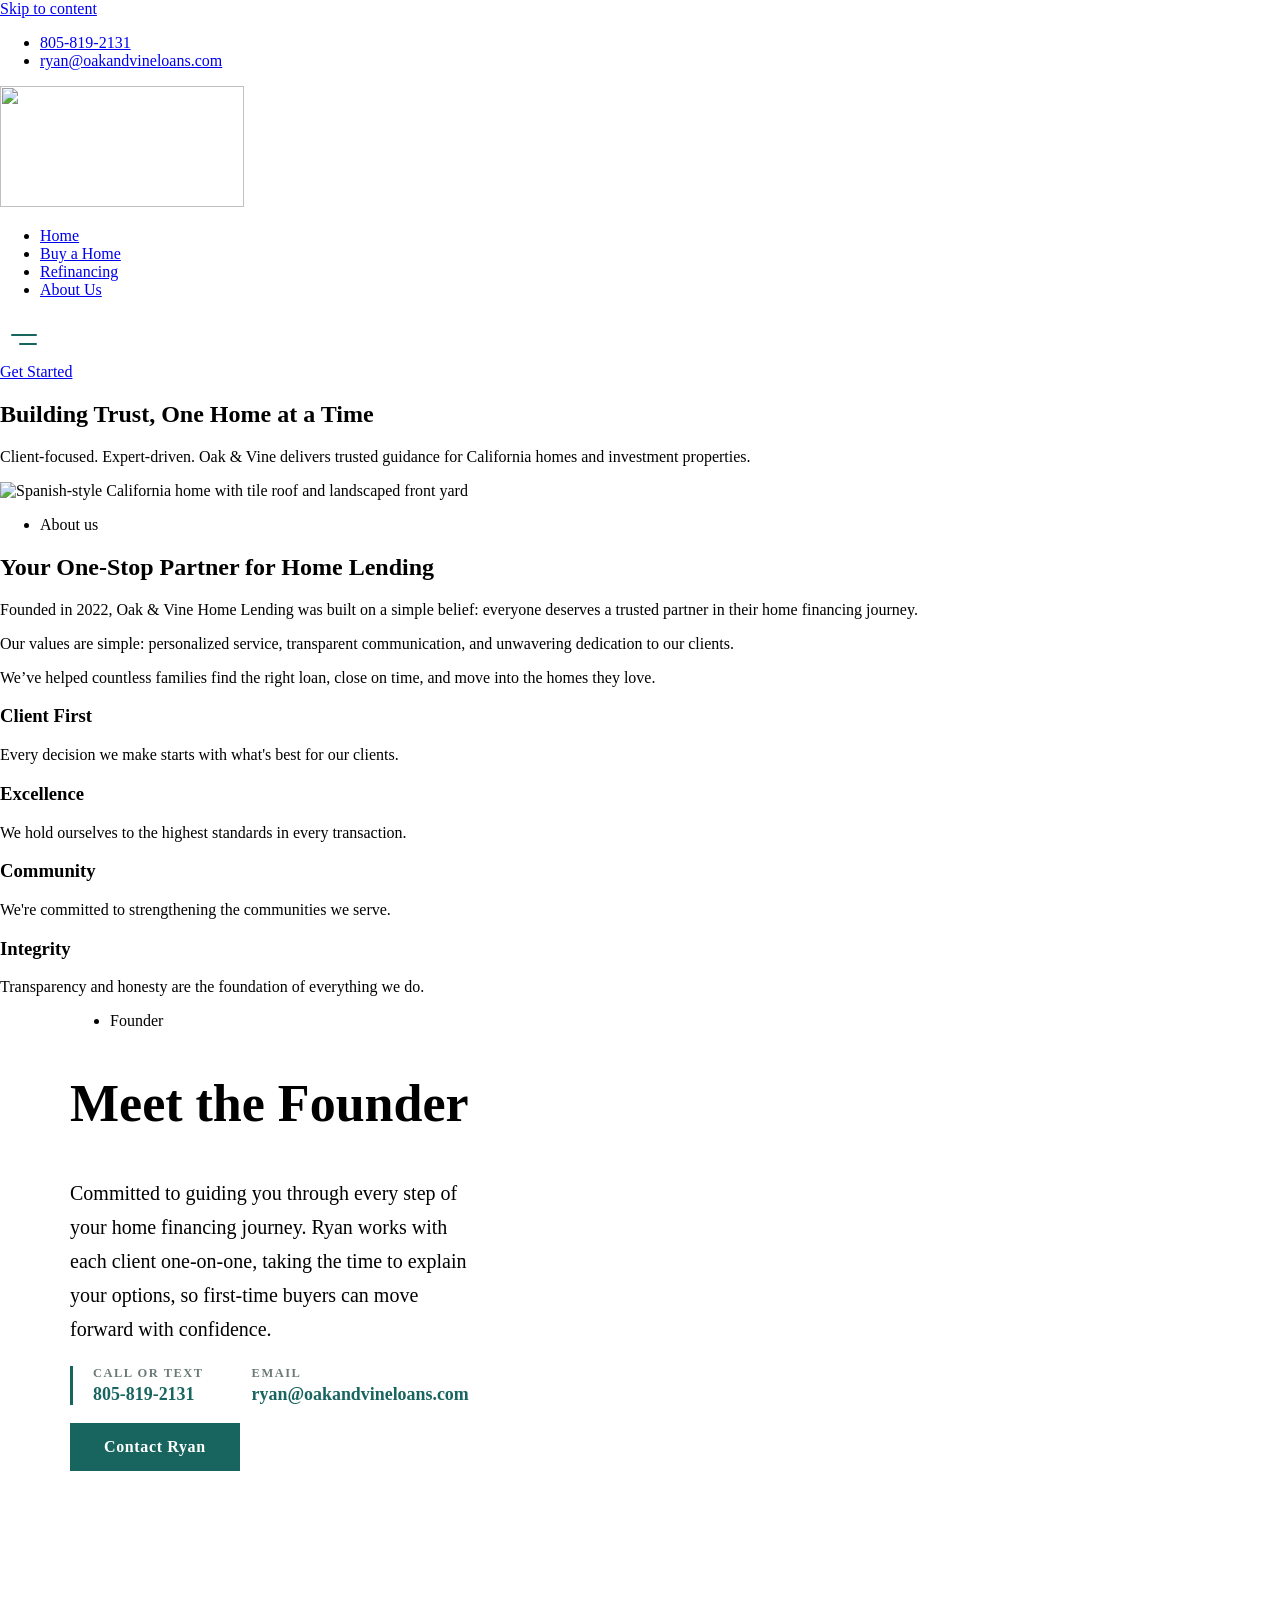
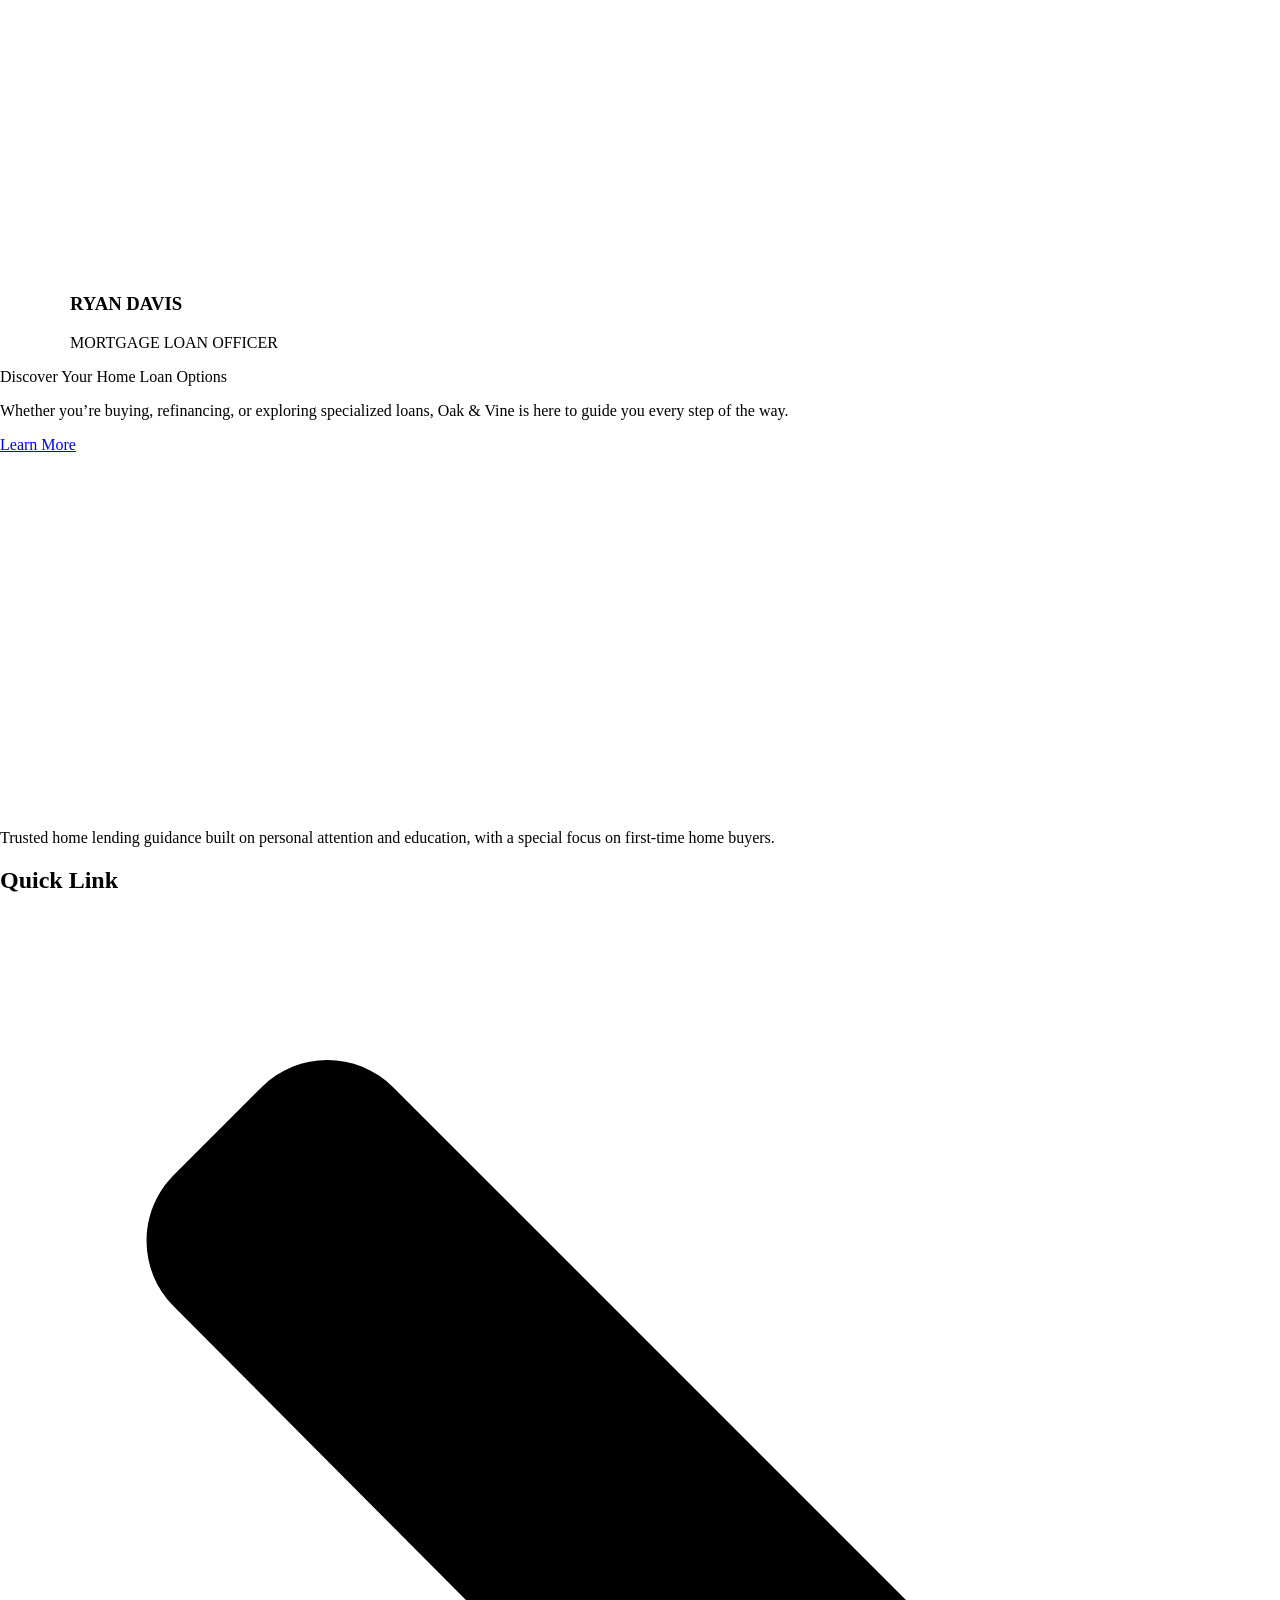
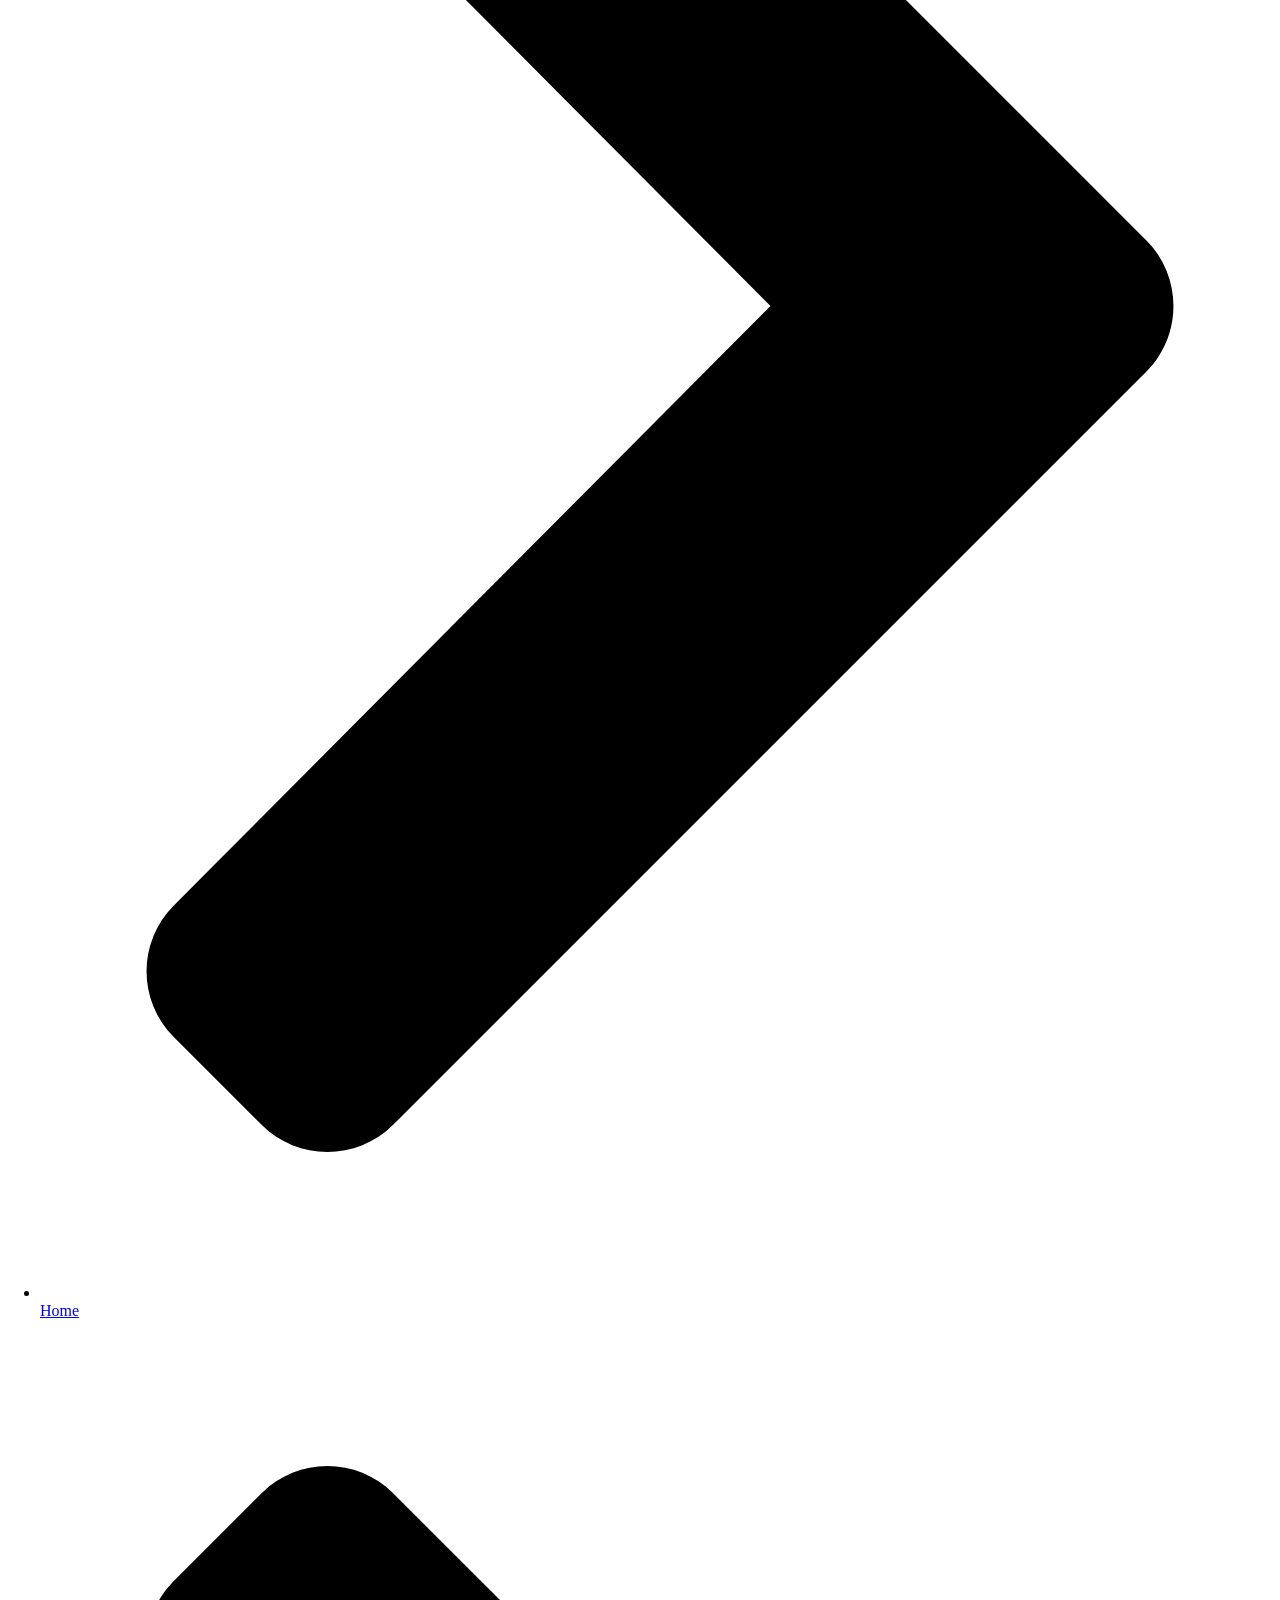
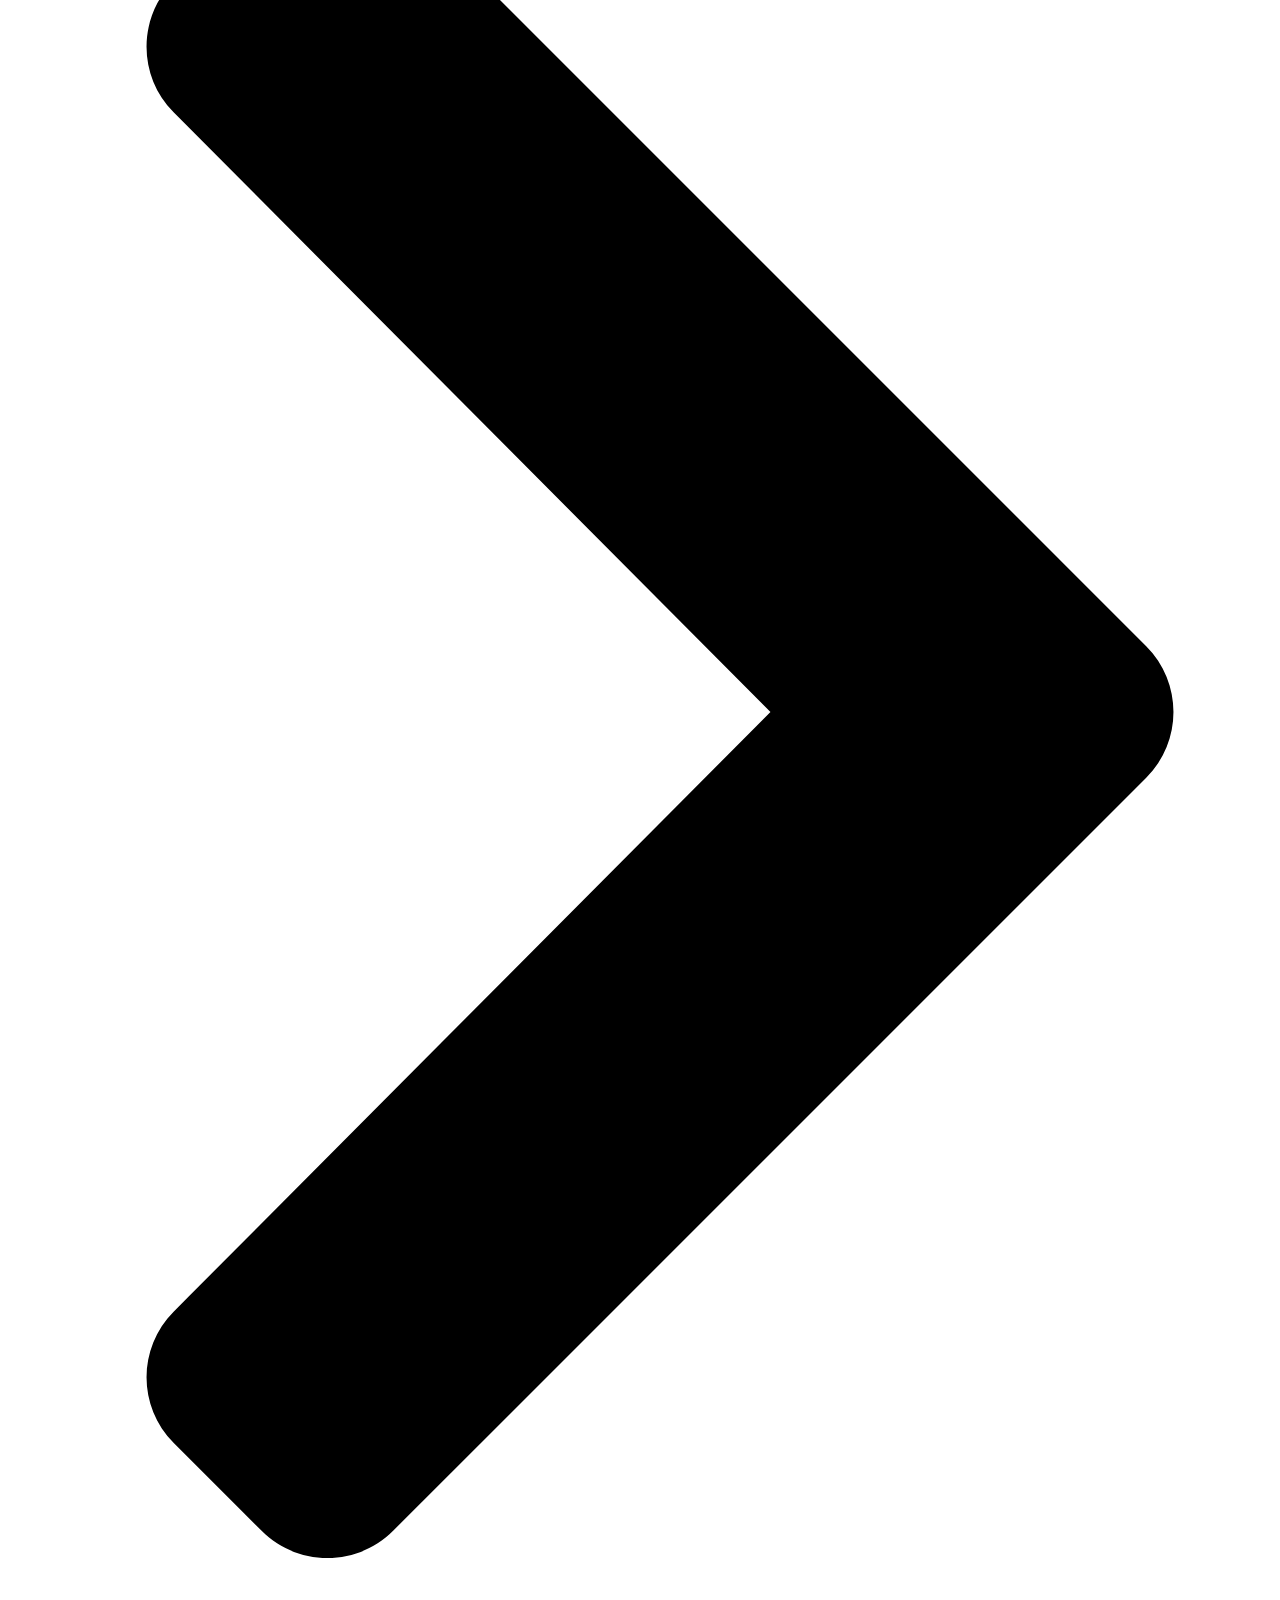
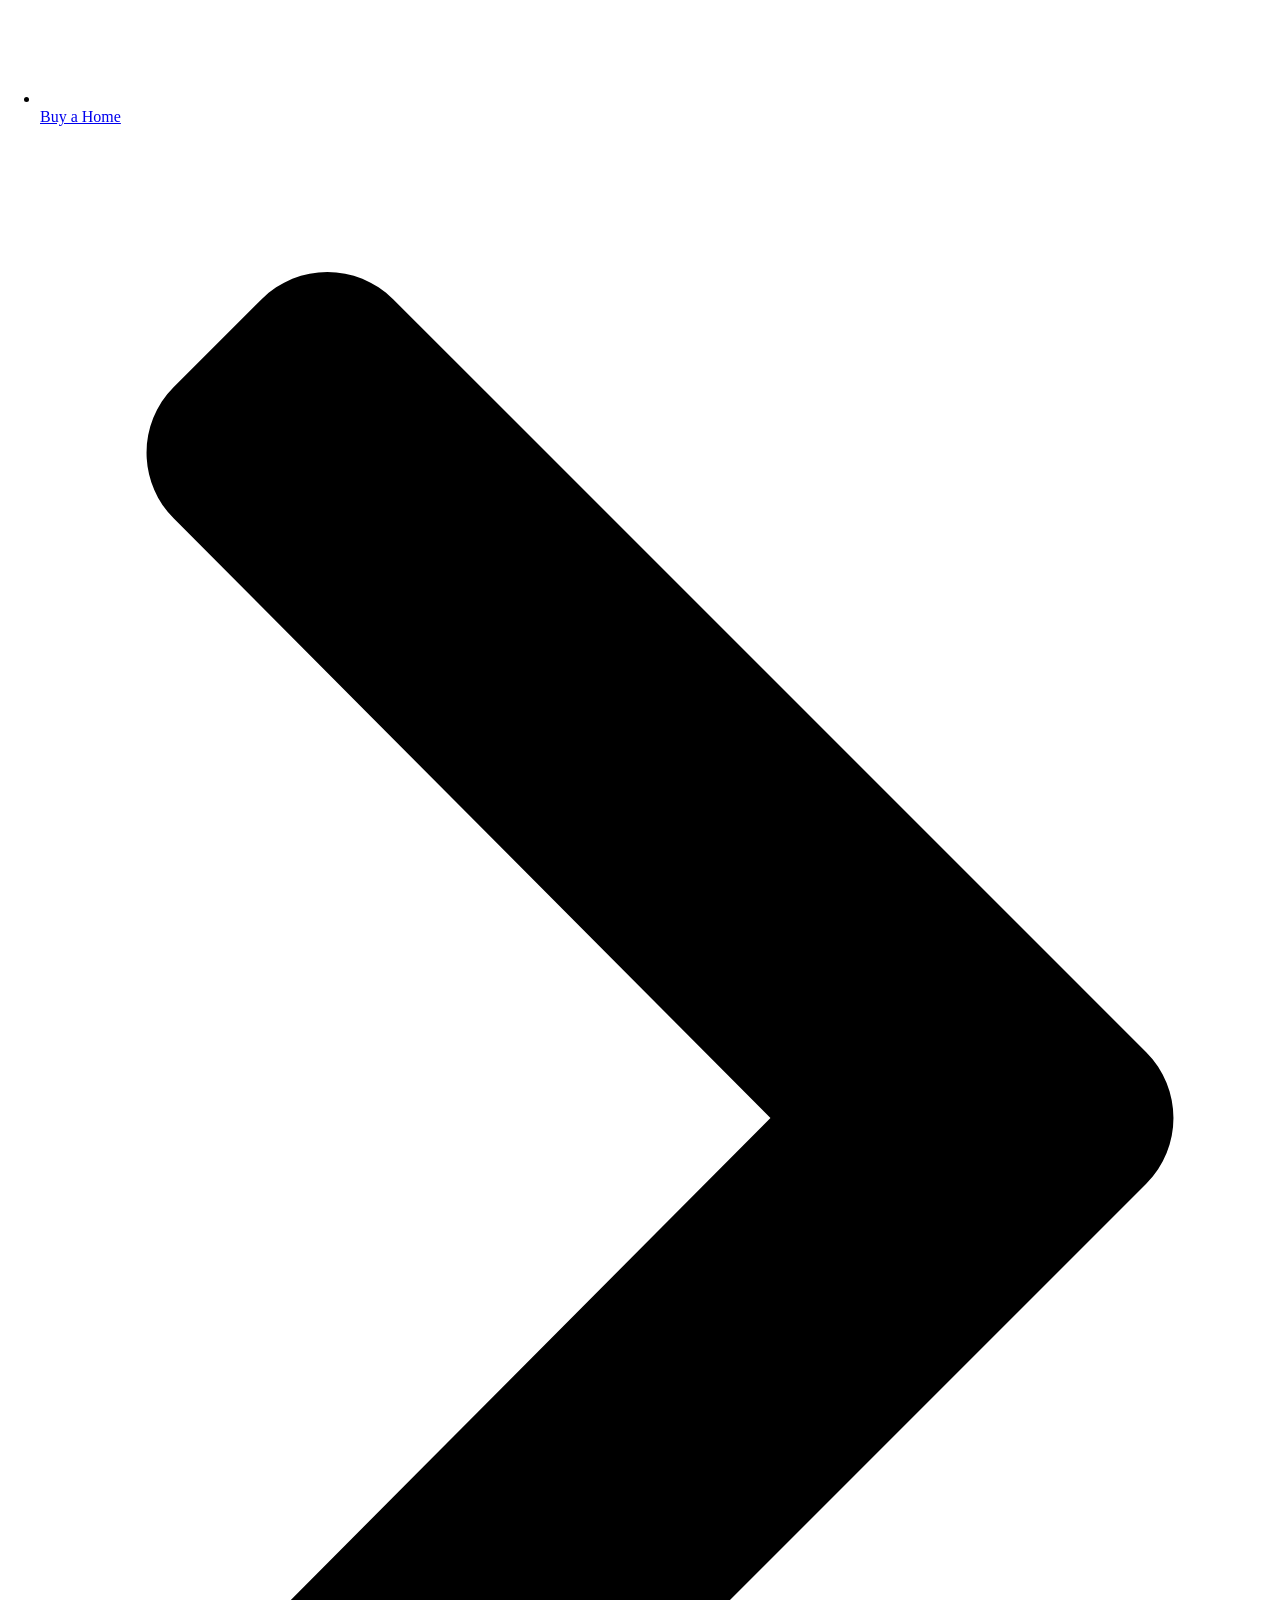
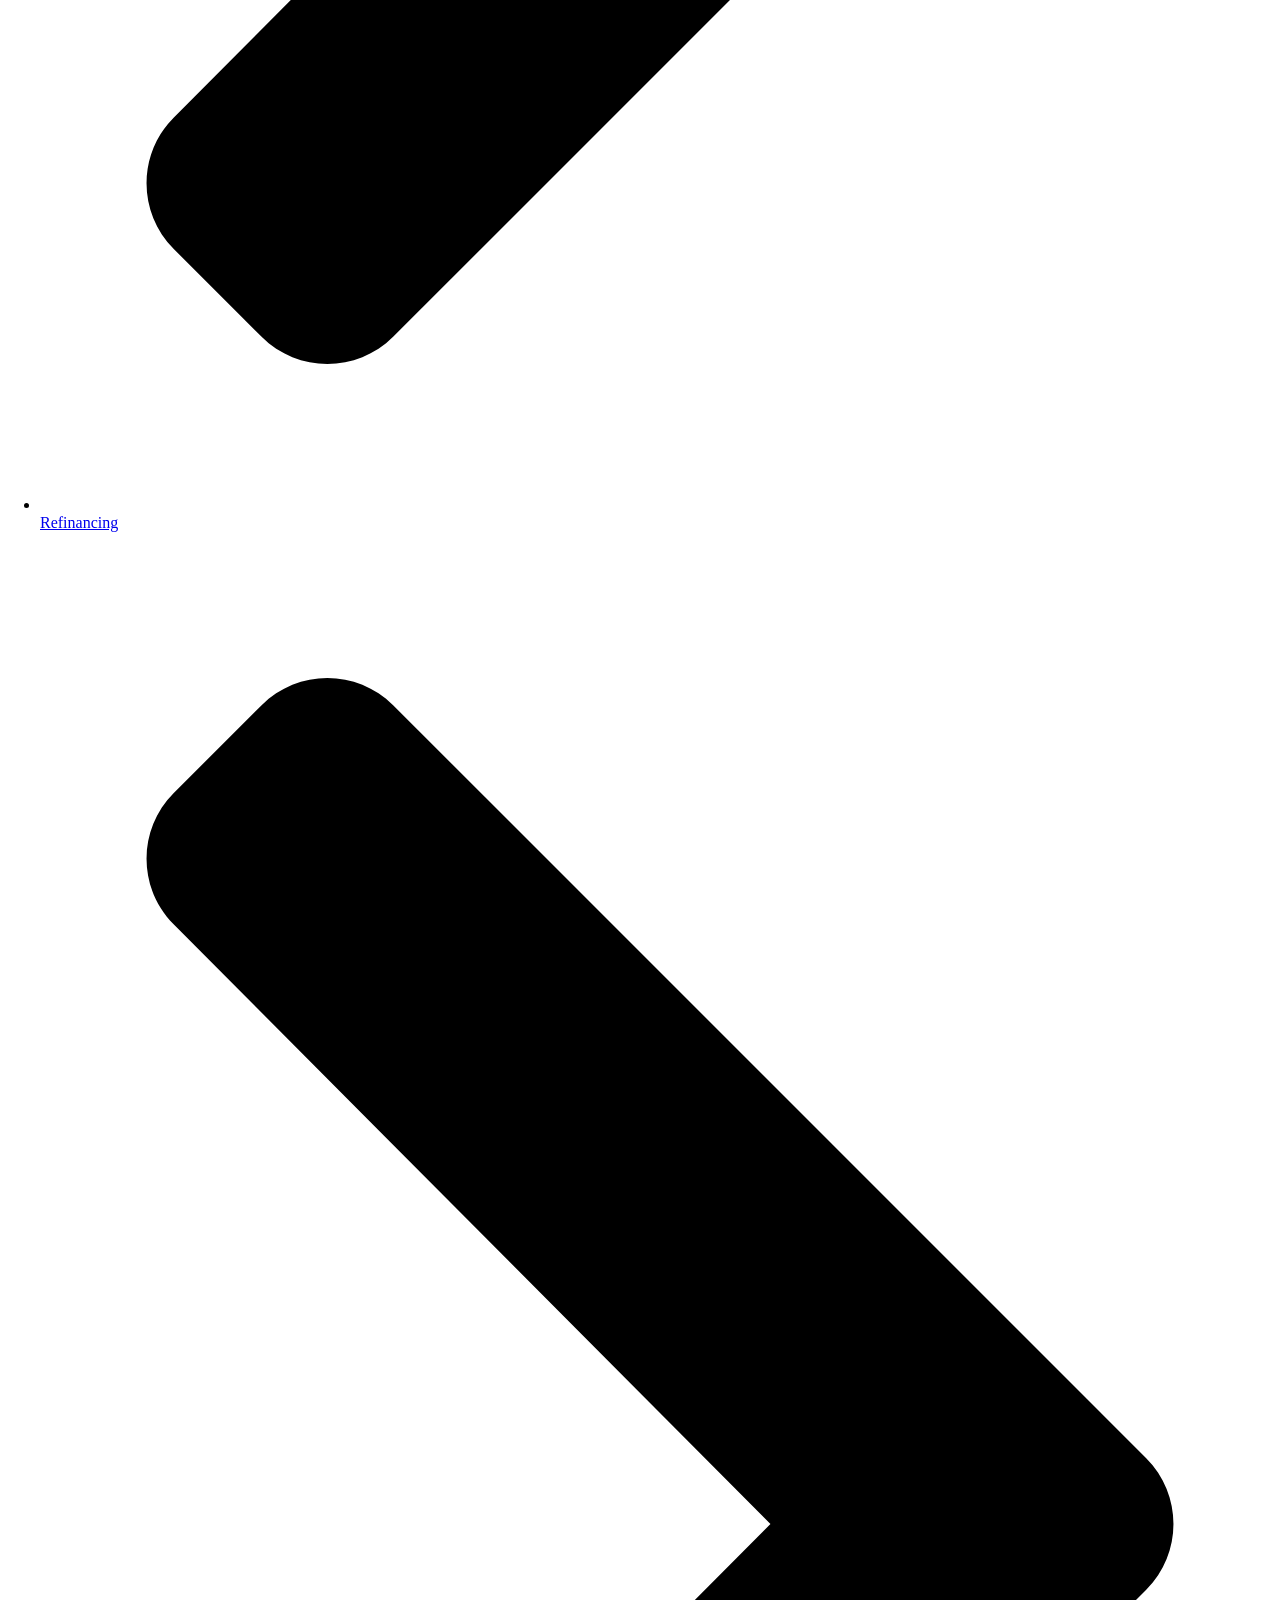
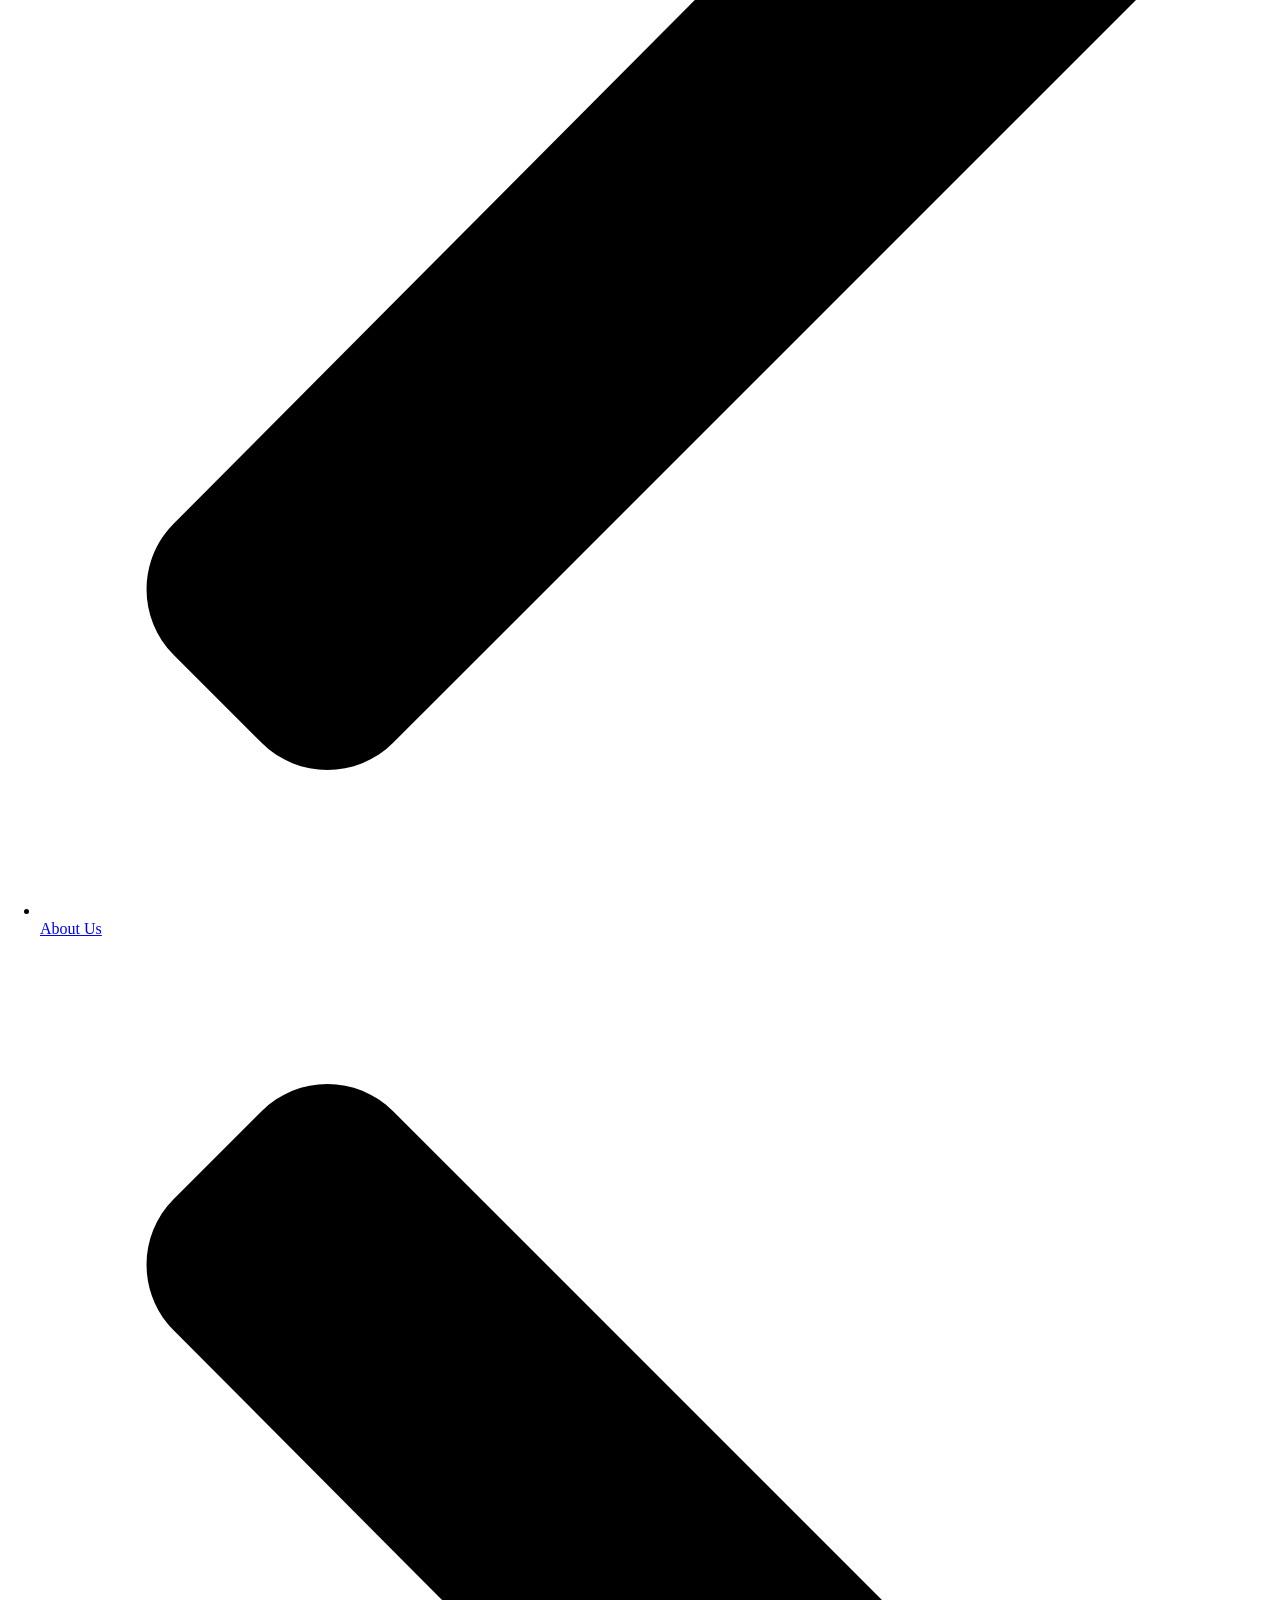
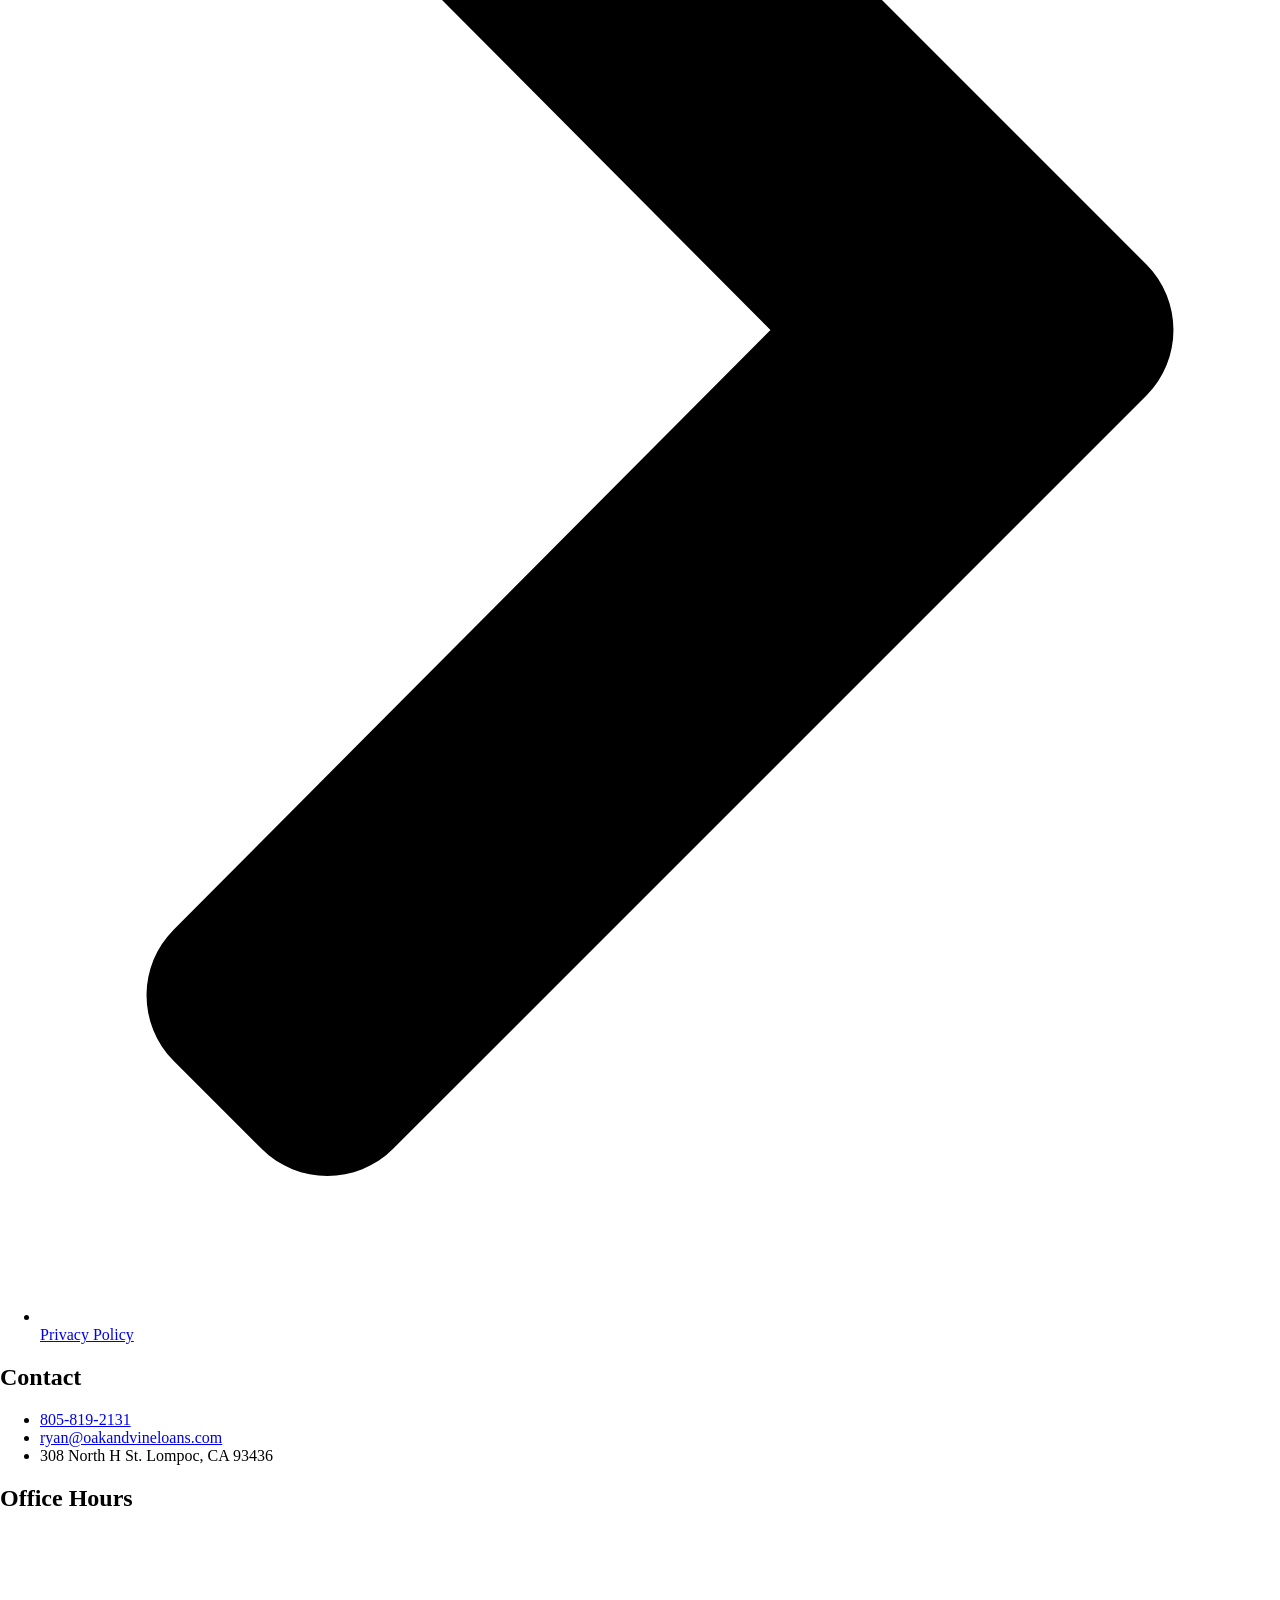
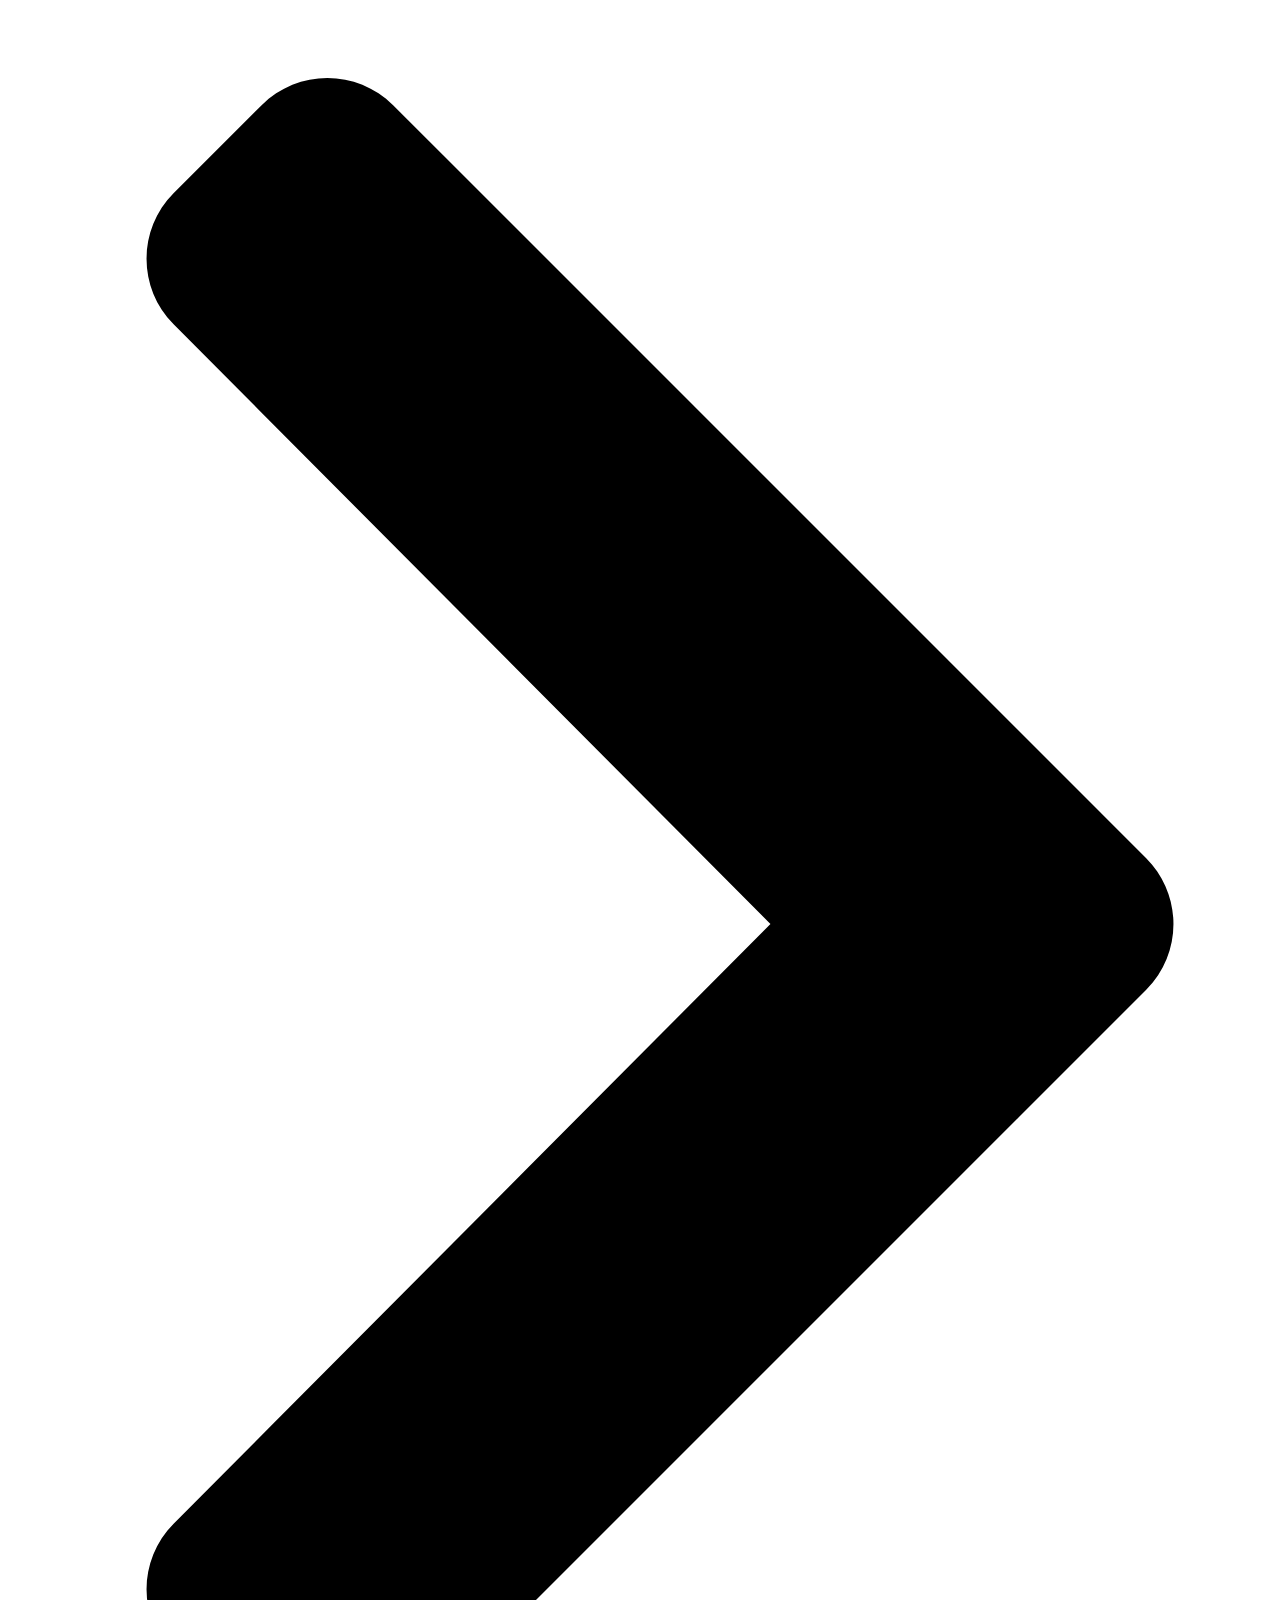
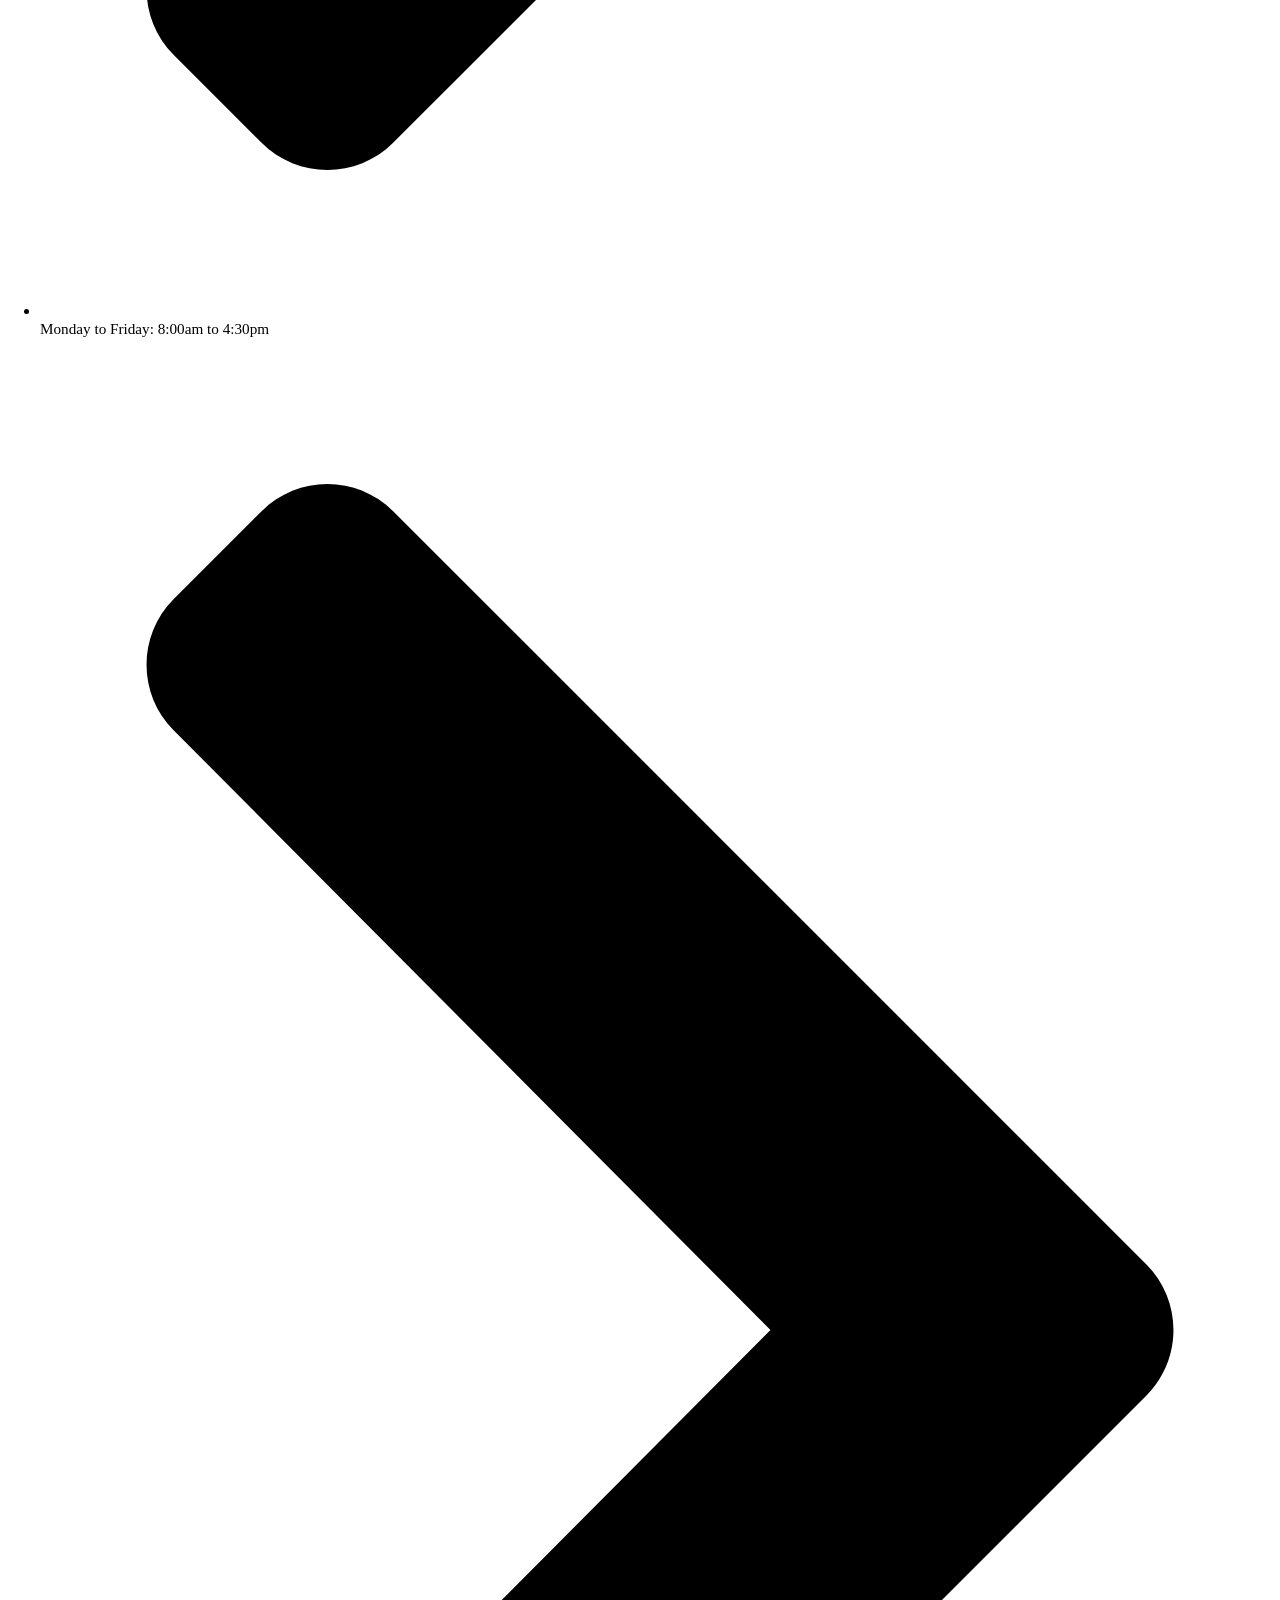
==== about-us.html @ dfa11655 "Replace old single-file mockup with the full 6-page production site Six pages (home, about, buy a ho" ====
<!doctype html>
<html lang="en-US">
<head>
	<meta charset="UTF-8">
	<meta name="viewport" content="width=device-width, initial-scale=1">
	<link rel="profile" href="https://gmpg.org/xfn/11">
	<title>About Us | Oak &amp; Vine Home Loans</title>
<meta name="description" content="Learn about Oak &amp; Vine Home Loans, a California mortgage team offering personal attention, transparent guidance, and education from application to closing." />
<link rel="canonical" href="https://oakandvineloans.com/about-us" />
<meta property="og:type" content="website" />
<meta property="og:site_name" content="Oak &amp; Vine Home Loans" />
<meta property="og:title" content="About Us | Oak &amp; Vine Home Loans" />
<meta property="og:description" content="Learn about Oak &amp; Vine Home Loans, a California mortgage team offering personal attention, transparent guidance, and education from application to closing." />
<meta property="og:url" content="https://oakandvineloans.com/about-us" />
<meta property="og:image" content="https://oakandvineloans.com/og-image.jpg" />
<meta property="og:image:width" content="1200" />
<meta property="og:image:height" content="750" />
<meta name="twitter:card" content="summary_large_image" />
<meta name='robots' content='max-image-preview:large' />
<link rel="alternate" type="application/rss+xml" title="Oak &amp; Vine Home Loans &raquo; Feed" href="https://oakandvine.properwebsites.com/feed/" />
<link rel="alternate" type="application/rss+xml" title="Oak &amp; Vine Home Loans &raquo; Comments Feed" href="https://oakandvine.properwebsites.com/comments/feed/" />
<link rel="alternate" title="oEmbed (JSON)" type="application/json+oembed" href="https://oakandvine.properwebsites.com/wp-json/oembed/1.0/embed?url=https%3A%2F%2Foakandvine.properwebsites.com%2Fabout-us%2F" />
<link rel="alternate" title="oEmbed (XML)" type="text/xml+oembed" href="https://oakandvine.properwebsites.com/wp-json/oembed/1.0/embed?url=https%3A%2F%2Foakandvine.properwebsites.com%2Fabout-us%2F&#038;format=xml" />
<style id="wp-img-auto-sizes-contain-inline-css">
img:is([sizes=auto i],[sizes^="auto," i]){contain-intrinsic-size:3000px 1500px}
/*# sourceURL=wp-img-auto-sizes-contain-inline-css */
</style>
<link rel='stylesheet' id='font-awesome-5-all-css' href='https://oakandvine.properwebsites.com/wp-content/plugins/elementor/assets/lib/font-awesome/css/all.min.css?ver=4.1.3' media='all' />
<link rel='stylesheet' id='font-awesome-4-shim-css' href='https://oakandvine.properwebsites.com/wp-content/plugins/elementor/assets/lib/font-awesome/css/v4-shims.min.css?ver=4.1.3' media='all' />
<link rel='stylesheet' id='jkit-elements-main-css' href='https://oakandvine.properwebsites.com/wp-content/plugins/jeg-elementor-kit/assets/css/elements/main.css?ver=3.2.3' media='all' />
<style id="wp-emoji-styles-inline-css">

	img.wp-smiley, img.emoji {
		display: inline !important;
		border: none !important;
		box-shadow: none !important;
		height: 1em !important;
		width: 1em !important;
		margin: 0 0.07em !important;
		vertical-align: -0.1em !important;
		background: none !important;
		padding: 0 !important;
	}
/*# sourceURL=wp-emoji-styles-inline-css */
</style>
<style id="global-styles-inline-css">
:root{--wp--preset--aspect-ratio--square: 1;--wp--preset--aspect-ratio--4-3: 4/3;--wp--preset--aspect-ratio--3-4: 3/4;--wp--preset--aspect-ratio--3-2: 3/2;--wp--preset--aspect-ratio--2-3: 2/3;--wp--preset--aspect-ratio--16-9: 16/9;--wp--preset--aspect-ratio--9-16: 9/16;--wp--preset--color--black: #000000;--wp--preset--color--cyan-bluish-gray: #abb8c3;--wp--preset--color--white: #ffffff;--wp--preset--color--pale-pink: #f78da7;--wp--preset--color--vivid-red: #cf2e2e;--wp--preset--color--luminous-vivid-orange: #ff6900;--wp--preset--color--luminous-vivid-amber: #fcb900;--wp--preset--color--light-green-cyan: #7bdcb5;--wp--preset--color--vivid-green-cyan: #00d084;--wp--preset--color--pale-cyan-blue: #8ed1fc;--wp--preset--color--vivid-cyan-blue: #0693e3;--wp--preset--color--vivid-purple: #9b51e0;--wp--preset--gradient--vivid-cyan-blue-to-vivid-purple: linear-gradient(135deg,rgb(6,147,227) 0%,rgb(155,81,224) 100%);--wp--preset--gradient--light-green-cyan-to-vivid-green-cyan: linear-gradient(135deg,rgb(122,220,180) 0%,rgb(0,208,130) 100%);--wp--preset--gradient--luminous-vivid-amber-to-luminous-vivid-orange: linear-gradient(135deg,rgb(252,185,0) 0%,rgb(255,105,0) 100%);--wp--preset--gradient--luminous-vivid-orange-to-vivid-red: linear-gradient(135deg,rgb(255,105,0) 0%,rgb(207,46,46) 100%);--wp--preset--gradient--very-light-gray-to-cyan-bluish-gray: linear-gradient(135deg,rgb(238,238,238) 0%,rgb(169,184,195) 100%);--wp--preset--gradient--cool-to-warm-spectrum: linear-gradient(135deg,rgb(74,234,220) 0%,rgb(151,120,209) 20%,rgb(207,42,186) 40%,rgb(238,44,130) 60%,rgb(251,105,98) 80%,rgb(254,248,76) 100%);--wp--preset--gradient--blush-light-purple: linear-gradient(135deg,rgb(255,206,236) 0%,rgb(152,150,240) 100%);--wp--preset--gradient--blush-bordeaux: linear-gradient(135deg,rgb(254,205,165) 0%,rgb(254,45,45) 50%,rgb(107,0,62) 100%);--wp--preset--gradient--luminous-dusk: linear-gradient(135deg,rgb(255,203,112) 0%,rgb(199,81,192) 50%,rgb(65,88,208) 100%);--wp--preset--gradient--pale-ocean: linear-gradient(135deg,rgb(255,245,203) 0%,rgb(182,227,212) 50%,rgb(51,167,181) 100%);--wp--preset--gradient--electric-grass: linear-gradient(135deg,rgb(202,248,128) 0%,rgb(113,206,126) 100%);--wp--preset--gradient--midnight: linear-gradient(135deg,rgb(2,3,129) 0%,rgb(40,116,252) 100%);--wp--preset--font-size--small: 13px;--wp--preset--font-size--medium: 20px;--wp--preset--font-size--large: 36px;--wp--preset--font-size--x-large: 42px;--wp--preset--spacing--20: 0.44rem;--wp--preset--spacing--30: 0.67rem;--wp--preset--spacing--40: 1rem;--wp--preset--spacing--50: 1.5rem;--wp--preset--spacing--60: 2.25rem;--wp--preset--spacing--70: 3.38rem;--wp--preset--spacing--80: 5.06rem;--wp--preset--shadow--natural: 6px 6px 9px rgba(0, 0, 0, 0.2);--wp--preset--shadow--deep: 12px 12px 50px rgba(0, 0, 0, 0.4);--wp--preset--shadow--sharp: 6px 6px 0px rgba(0, 0, 0, 0.2);--wp--preset--shadow--outlined: 6px 6px 0px -3px rgb(255, 255, 255), 6px 6px rgb(0, 0, 0);--wp--preset--shadow--crisp: 6px 6px 0px rgb(0, 0, 0);}:root { --wp--style--global--content-size: 800px;--wp--style--global--wide-size: 1200px; }:where(body) { margin: 0; }.wp-site-blocks > .alignleft { float: left; margin-right: 2em; }.wp-site-blocks > .alignright { float: right; margin-left: 2em; }.wp-site-blocks > .aligncenter { justify-content: center; margin-left: auto; margin-right: auto; }:where(.wp-site-blocks) > * { margin-block-start: 24px; margin-block-end: 0; }:where(.wp-site-blocks) > :first-child { margin-block-start: 0; }:where(.wp-site-blocks) > :last-child { margin-block-end: 0; }:root { --wp--style--block-gap: 24px; }:root :where(.is-layout-flow) > :first-child{margin-block-start: 0;}:root :where(.is-layout-flow) > :last-child{margin-block-end: 0;}:root :where(.is-layout-flow) > *{margin-block-start: 24px;margin-block-end: 0;}:root :where(.is-layout-constrained) > :first-child{margin-block-start: 0;}:root :where(.is-layout-constrained) > :last-child{margin-block-end: 0;}:root :where(.is-layout-constrained) > *{margin-block-start: 24px;margin-block-end: 0;}:root :where(.is-layout-flex){gap: 24px;}:root :where(.is-layout-grid){gap: 24px;}.is-layout-flow > .alignleft{float: left;margin-inline-start: 0;margin-inline-end: 2em;}.is-layout-flow > .alignright{float: right;margin-inline-start: 2em;margin-inline-end: 0;}.is-layout-flow > .aligncenter{margin-left: auto !important;margin-right: auto !important;}.is-layout-constrained > .alignleft{float: left;margin-inline-start: 0;margin-inline-end: 2em;}.is-layout-constrained > .alignright{float: right;margin-inline-start: 2em;margin-inline-end: 0;}.is-layout-constrained > .aligncenter{margin-left: auto !important;margin-right: auto !important;}.is-layout-constrained > :where(:not(.alignleft):not(.alignright):not(.alignfull)){max-width: var(--wp--style--global--content-size);margin-left: auto !important;margin-right: auto !important;}.is-layout-constrained > .alignwide{max-width: var(--wp--style--global--wide-size);}body .is-layout-flex{display: flex;}.is-layout-flex{flex-wrap: wrap;align-items: center;}.is-layout-flex > :is(*, div){margin: 0;}body .is-layout-grid{display: grid;}.is-layout-grid > :is(*, div){margin: 0;}body{padding-top: 0px;padding-right: 0px;padding-bottom: 0px;padding-left: 0px;}:root :where(.wp-element-button, .wp-block-button__link){background-color: #32373c;border-width: 0;color: #fff;font-family: inherit;font-size: inherit;font-style: inherit;font-weight: inherit;letter-spacing: inherit;line-height: inherit;padding-top: calc(0.667em + 2px);padding-right: calc(1.333em + 2px);padding-bottom: calc(0.667em + 2px);padding-left: calc(1.333em + 2px);text-decoration: none;text-transform: inherit;}.has-black-color{color: var(--wp--preset--color--black) !important;}.has-cyan-bluish-gray-color{color: var(--wp--preset--color--cyan-bluish-gray) !important;}.has-white-color{color: var(--wp--preset--color--white) !important;}.has-pale-pink-color{color: var(--wp--preset--color--pale-pink) !important;}.has-vivid-red-color{color: var(--wp--preset--color--vivid-red) !important;}.has-luminous-vivid-orange-color{color: var(--wp--preset--color--luminous-vivid-orange) !important;}.has-luminous-vivid-amber-color{color: var(--wp--preset--color--luminous-vivid-amber) !important;}.has-light-green-cyan-color{color: var(--wp--preset--color--light-green-cyan) !important;}.has-vivid-green-cyan-color{color: var(--wp--preset--color--vivid-green-cyan) !important;}.has-pale-cyan-blue-color{color: var(--wp--preset--color--pale-cyan-blue) !important;}.has-vivid-cyan-blue-color{color: var(--wp--preset--color--vivid-cyan-blue) !important;}.has-vivid-purple-color{color: var(--wp--preset--color--vivid-purple) !important;}.has-black-background-color{background-color: var(--wp--preset--color--black) !important;}.has-cyan-bluish-gray-background-color{background-color: var(--wp--preset--color--cyan-bluish-gray) !important;}.has-white-background-color{background-color: var(--wp--preset--color--white) !important;}.has-pale-pink-background-color{background-color: var(--wp--preset--color--pale-pink) !important;}.has-vivid-red-background-color{background-color: var(--wp--preset--color--vivid-red) !important;}.has-luminous-vivid-orange-background-color{background-color: var(--wp--preset--color--luminous-vivid-orange) !important;}.has-luminous-vivid-amber-background-color{background-color: var(--wp--preset--color--luminous-vivid-amber) !important;}.has-light-green-cyan-background-color{background-color: var(--wp--preset--color--light-green-cyan) !important;}.has-vivid-green-cyan-background-color{background-color: var(--wp--preset--color--vivid-green-cyan) !important;}.has-pale-cyan-blue-background-color{background-color: var(--wp--preset--color--pale-cyan-blue) !important;}.has-vivid-cyan-blue-background-color{background-color: var(--wp--preset--color--vivid-cyan-blue) !important;}.has-vivid-purple-background-color{background-color: var(--wp--preset--color--vivid-purple) !important;}.has-black-border-color{border-color: var(--wp--preset--color--black) !important;}.has-cyan-bluish-gray-border-color{border-color: var(--wp--preset--color--cyan-bluish-gray) !important;}.has-white-border-color{border-color: var(--wp--preset--color--white) !important;}.has-pale-pink-border-color{border-color: var(--wp--preset--color--pale-pink) !important;}.has-vivid-red-border-color{border-color: var(--wp--preset--color--vivid-red) !important;}.has-luminous-vivid-orange-border-color{border-color: var(--wp--preset--color--luminous-vivid-orange) !important;}.has-luminous-vivid-amber-border-color{border-color: var(--wp--preset--color--luminous-vivid-amber) !important;}.has-light-green-cyan-border-color{border-color: var(--wp--preset--color--light-green-cyan) !important;}.has-vivid-green-cyan-border-color{border-color: var(--wp--preset--color--vivid-green-cyan) !important;}.has-pale-cyan-blue-border-color{border-color: var(--wp--preset--color--pale-cyan-blue) !important;}.has-vivid-cyan-blue-border-color{border-color: var(--wp--preset--color--vivid-cyan-blue) !important;}.has-vivid-purple-border-color{border-color: var(--wp--preset--color--vivid-purple) !important;}.has-vivid-cyan-blue-to-vivid-purple-gradient-background{background: var(--wp--preset--gradient--vivid-cyan-blue-to-vivid-purple) !important;}.has-light-green-cyan-to-vivid-green-cyan-gradient-background{background: var(--wp--preset--gradient--light-green-cyan-to-vivid-green-cyan) !important;}.has-luminous-vivid-amber-to-luminous-vivid-orange-gradient-background{background: var(--wp--preset--gradient--luminous-vivid-amber-to-luminous-vivid-orange) !important;}.has-luminous-vivid-orange-to-vivid-red-gradient-background{background: var(--wp--preset--gradient--luminous-vivid-orange-to-vivid-red) !important;}.has-very-light-gray-to-cyan-bluish-gray-gradient-background{background: var(--wp--preset--gradient--very-light-gray-to-cyan-bluish-gray) !important;}.has-cool-to-warm-spectrum-gradient-background{background: var(--wp--preset--gradient--cool-to-warm-spectrum) !important;}.has-blush-light-purple-gradient-background{background: var(--wp--preset--gradient--blush-light-purple) !important;}.has-blush-bordeaux-gradient-background{background: var(--wp--preset--gradient--blush-bordeaux) !important;}.has-luminous-dusk-gradient-background{background: var(--wp--preset--gradient--luminous-dusk) !important;}.has-pale-ocean-gradient-background{background: var(--wp--preset--gradient--pale-ocean) !important;}.has-electric-grass-gradient-background{background: var(--wp--preset--gradient--electric-grass) !important;}.has-midnight-gradient-background{background: var(--wp--preset--gradient--midnight) !important;}.has-small-font-size{font-size: var(--wp--preset--font-size--small) !important;}.has-medium-font-size{font-size: var(--wp--preset--font-size--medium) !important;}.has-large-font-size{font-size: var(--wp--preset--font-size--large) !important;}.has-x-large-font-size{font-size: var(--wp--preset--font-size--x-large) !important;}
:root :where(.wp-block-icon svg){width: 24px;}
:root :where(.wp-block-pullquote){font-size: 1.5em;line-height: 1.6;}
/*# sourceURL=global-styles-inline-css */
</style>
<link rel='stylesheet' id='qi-addons-for-elementor-grid-style-css' href='https://oakandvine.properwebsites.com/wp-content/plugins/qi-addons-for-elementor/assets/css/grid.min.css?ver=1.10' media='all' />
<link rel='stylesheet' id='qi-addons-for-elementor-helper-parts-style-css' href='https://oakandvine.properwebsites.com/wp-content/plugins/qi-addons-for-elementor/assets/css/helper-parts.min.css?ver=1.10' media='all' />
<link rel='stylesheet' id='qi-addons-for-elementor-style-css' href='https://oakandvine.properwebsites.com/wp-content/plugins/qi-addons-for-elementor/assets/css/main.min.css?ver=1.10' media='all' />
<link rel='stylesheet' id='elementor-frontend-css' href='https://oakandvine.properwebsites.com/wp-content/uploads/elementor/css/custom-frontend.min.css?ver=1781298980' media='all' />
<link rel='stylesheet' id='elementor-post-6-css' href='https://oakandvine.properwebsites.com/wp-content/uploads/elementor/css/post-6.css?ver=1781298980' media='all' />
<link rel='stylesheet' id='e-animation-fadeInUp-css' href='https://oakandvine.properwebsites.com/wp-content/plugins/elementor/assets/lib/animations/styles/fadeInUp.min.css?ver=4.1.3' media='all' />
<link rel='stylesheet' id='widget-heading-css' href='https://oakandvine.properwebsites.com/wp-content/plugins/elementor/assets/css/widget-heading.min.css?ver=4.1.3' media='all' />
<link rel='stylesheet' id='widget-image-css' href='https://oakandvine.properwebsites.com/wp-content/plugins/elementor/assets/css/widget-image.min.css?ver=4.1.3' media='all' />
<link rel='stylesheet' id='widget-counter-css' href='https://oakandvine.properwebsites.com/wp-content/plugins/elementor/assets/css/widget-counter.min.css?ver=4.1.3' media='all' />
<link rel='stylesheet' id='widget-icon-box-css' href='https://oakandvine.properwebsites.com/wp-content/uploads/elementor/css/custom-widget-icon-box.min.css?ver=1781298980' media='all' />
<link rel='stylesheet' id='widget-icon-list-css' href='https://oakandvine.properwebsites.com/wp-content/uploads/elementor/css/custom-widget-icon-list.min.css?ver=1781298980' media='all' />
<link rel='stylesheet' id='widget-divider-css' href='https://oakandvine.properwebsites.com/wp-content/plugins/elementor/assets/css/widget-divider.min.css?ver=4.1.3' media='all' />
<link rel='stylesheet' id='widget-social-icons-css' href='https://oakandvine.properwebsites.com/wp-content/plugins/elementor/assets/css/widget-social-icons.min.css?ver=4.1.3' media='all' />
<link rel='stylesheet' id='e-apple-webkit-css' href='https://oakandvine.properwebsites.com/wp-content/uploads/elementor/css/custom-apple-webkit.min.css?ver=1781298980' media='all' />
<link rel='stylesheet' id='e-animation-zoomIn-css' href='https://oakandvine.properwebsites.com/wp-content/plugins/elementor/assets/lib/animations/styles/zoomIn.min.css?ver=4.1.3' media='all' />
<link rel='stylesheet' id='widget-form-css' href='https://oakandvine.properwebsites.com/wp-content/plugins/elementor-pro/assets/css/widget-form.min.css?ver=3.34.0' media='all' />
<link rel='stylesheet' id='e-animation-fadeInRight-css' href='https://oakandvine.properwebsites.com/wp-content/plugins/elementor/assets/lib/animations/styles/fadeInRight.min.css?ver=4.1.3' media='all' />
<link rel='stylesheet' id='elementor-post-33-css' href='https://oakandvine.properwebsites.com/wp-content/uploads/elementor/css/post-33.css?ver=1781300835' media='all' />
<link rel='stylesheet' id='cute-alert-css' href='https://oakandvine.properwebsites.com/wp-content/plugins/metform/public/assets/lib/cute-alert/style.css?ver=4.1.5' media='all' />
<link rel='stylesheet' id='text-editor-style-css' href='https://oakandvine.properwebsites.com/wp-content/plugins/metform/public/assets/css/text-editor.css?ver=4.1.5' media='all' />
<link rel='stylesheet' id='hello-elementor-css' href='https://oakandvine.properwebsites.com/wp-content/themes/hello-elementor/assets/css/reset.css?ver=3.4.6' media='all' />
<link rel='stylesheet' id='hello-elementor-theme-style-css' href='https://oakandvine.properwebsites.com/wp-content/themes/hello-elementor/assets/css/theme.css?ver=3.4.6' media='all' />
<link rel='stylesheet' id='hello-elementor-header-footer-css' href='https://oakandvine.properwebsites.com/wp-content/themes/hello-elementor/assets/css/header-footer.css?ver=3.4.6' media='all' />
<link rel='stylesheet' id='widget-nav-menu-css' href='https://oakandvine.properwebsites.com/wp-content/uploads/elementor/css/custom-pro-widget-nav-menu.min.css?ver=1781298980' media='all' />
<link rel='stylesheet' id='elementor-post-16-css' href='https://oakandvine.properwebsites.com/wp-content/uploads/elementor/css/post-16.css?ver=1781298980' media='all' />
<link rel='stylesheet' id='elementor-post-48-css' href='https://oakandvine.properwebsites.com/wp-content/uploads/elementor/css/post-48.css?ver=1781298981' media='all' />
<link rel='stylesheet' id='swiper-css' href='https://oakandvine.properwebsites.com/wp-content/plugins/qi-addons-for-elementor/assets/plugins/swiper/8.4.5/swiper.min.css?ver=8.4.5' media='all' />
<link rel='stylesheet' id='ekit-widget-styles-css' href='https://oakandvine.properwebsites.com/wp-content/plugins/elementskit-lite/widgets/init/assets/css/widget-styles.css?ver=3.9.7' media='all' />
<link rel='stylesheet' id='ekit-responsive-css' href='https://oakandvine.properwebsites.com/wp-content/plugins/elementskit-lite/widgets/init/assets/css/responsive.css?ver=3.9.7' media='all' />
<link rel='stylesheet' id='elementor-gf-poppins-css' href='https://fonts.googleapis.com/css?family=Poppins:100,100italic,200,200italic,300,300italic,400,400italic,500,500italic,600,600italic,700,700italic,800,800italic,900,900italic&#038;display=swap' media='all' />
<link rel='stylesheet' id='elementor-gf-cormorantgaramond-css' href='https://fonts.googleapis.com/css?family=Cormorant+Garamond:100,100italic,200,200italic,300,300italic,400,400italic,500,500italic,600,600italic,700,700italic,800,800italic,900,900italic&#038;display=swap' media='all' />
<link rel='stylesheet' id='elementor-icons-jkiticon-css' href='https://oakandvine.properwebsites.com/wp-content/plugins/jeg-elementor-kit/assets/fonts/jkiticon/jkiticon.css?ver=3.2.3' media='all' />
<link rel='stylesheet' id='elementor-icons-ekiticons-css' href='https://oakandvine.properwebsites.com/wp-content/plugins/elementskit-lite/modules/elementskit-icon-pack/assets/css/ekiticons.css?ver=3.9.7' media='all' />
<script type='text/javascript'>
		var elementskit = {
			resturl: 'https://oakandvine.properwebsites.com/wp-json/elementskit/v1/',
		}

		</script><script id="font-awesome-4-shim-js" src="https://oakandvine.properwebsites.com/wp-content/plugins/elementor/assets/lib/font-awesome/js/v4-shims.min.js?ver=4.1.3"></script>
<script id="jquery-core-js" src="https://oakandvine.properwebsites.com/wp-includes/js/jquery/jquery.min.js?ver=3.7.1"></script>
<script id="jquery-migrate-js" src="https://oakandvine.properwebsites.com/wp-includes/js/jquery/jquery-migrate.min.js?ver=3.4.1"></script>
<link rel="https://api.w.org/" href="https://oakandvine.properwebsites.com/wp-json/" /><link rel="alternate" title="JSON" type="application/json" href="https://oakandvine.properwebsites.com/wp-json/wp/v2/pages/33" /><link rel="EditURI" type="application/rsd+xml" title="RSD" href="https://oakandvine.properwebsites.com/xmlrpc.php?rsd" />
<meta name="generator" content="WordPress 7.0" />
<link rel='shortlink' href='https://oakandvine.properwebsites.com/?p=33' />
<meta name="generator" content="Elementor 4.1.3; features: e_font_icon_svg, additional_custom_breakpoints; settings: css_print_method-external, google_font-enabled, font_display-swap">
			<style>
				.e-con.e-parent:nth-of-type(n+4):not(.e-lazyloaded):not(.e-no-lazyload),
				.e-con.e-parent:nth-of-type(n+4):not(.e-lazyloaded):not(.e-no-lazyload) * {
					background-image: none !important;
				}
				@media screen and (max-height: 1024px) {
					.e-con.e-parent:nth-of-type(n+3):not(.e-lazyloaded):not(.e-no-lazyload),
					.e-con.e-parent:nth-of-type(n+3):not(.e-lazyloaded):not(.e-no-lazyload) * {
						background-image: none !important;
					}
				}
				@media screen and (max-height: 640px) {
					.e-con.e-parent:nth-of-type(n+2):not(.e-lazyloaded):not(.e-no-lazyload),
					.e-con.e-parent:nth-of-type(n+2):not(.e-lazyloaded):not(.e-no-lazyload) * {
						background-image: none !important;
					}
				}
			</style>
			<link rel="icon" href="https://oakandvine.properwebsites.com/wp-content/uploads/2026/03/cropped-SY-5YuUSKSrFpZT95lqwi-1-e1774116639994-32x32.png" sizes="32x32" />
<link rel="icon" href="https://oakandvine.properwebsites.com/wp-content/uploads/2026/03/cropped-SY-5YuUSKSrFpZT95lqwi-1-e1774116639994-192x192.png" sizes="192x192" />
<link rel="apple-touch-icon" href="https://oakandvine.properwebsites.com/wp-content/uploads/2026/03/cropped-SY-5YuUSKSrFpZT95lqwi-1-e1774116639994-180x180.png" />
<meta name="msapplication-TileImage" content="https://oakandvine.properwebsites.com/wp-content/uploads/2026/03/cropped-SY-5YuUSKSrFpZT95lqwi-1-e1774116639994-270x270.png" />
<style id="proper-shared-fixes">
/* Icon fonts served locally (live-server fonts are CORS-blocked on file://) */
@font-face{font-family:"Font Awesome 5 Brands";font-weight:400;font-style:normal;font-display:block;src:url("assets/fonts/fa-brands-400.woff2") format("woff2");}
@font-face{font-family:"Font Awesome 5 Free";font-weight:400;font-style:normal;font-display:block;src:url("assets/fonts/fa-regular-400.woff2") format("woff2");}
@font-face{font-family:"Font Awesome 5 Free";font-weight:900;font-style:normal;font-display:block;src:url("assets/fonts/fa-solid-900.woff2") format("woff2");}
@font-face{font-family:"elementskit";font-weight:400;font-style:normal;font-display:block;src:url("assets/fonts/elementskit.woff") format("woff");}
@font-face{font-family:"jkiticon";font-weight:400;font-style:normal;font-display:block;src:url("assets/fonts/jkiticon.woff2") format("woff2");}

/* Smooth entrance animations: one gentle fade + 20px rise everywhere */
@keyframes properFadeRise{
	from{ opacity: 0; transform: translateY(20px); }
	to{ opacity: 1; transform: translateY(0); }
}
.animated{
	animation-duration: 0.8s !important;
	animation-timing-function: cubic-bezier(0.22, 1, 0.36, 1) !important;
	animation-fill-mode: both;
}
.animated.fadeIn, .animated.fadeInUp, .animated.fadeInDown,
.animated.fadeInLeft, .animated.fadeInRight, .animated.zoomIn{
	animation-name: properFadeRise !important;
}
.animated-slow{ animation-duration: 1s !important; }
@media (prefers-reduced-motion: reduce){
	.animated{ animation: none !important; }
	.elementor-invisible{ visibility: visible !important; opacity: 1 !important; }
}

/* Header hamburger: bare two-line icon, morphs to X when open */
.elementor-16 .elementor-menu-toggle{
	background: none !important; border: none !important; border-radius: 0 !important;
	width: 48px; height: 48px; position: relative;
}
.elementor-16 .elementor-menu-toggle svg{ display: none !important; }
.elementor-16 .elementor-menu-toggle::before,
.elementor-16 .elementor-menu-toggle::after{
	content: ""; position: absolute; right: 11px; height: 2px; border-radius: 2px;
	background: #186560;
	transition: transform 0.3s cubic-bezier(0.22,1,0.36,1), width 0.3s cubic-bezier(0.22,1,0.36,1), top 0.3s cubic-bezier(0.22,1,0.36,1);
}
.elementor-16 .elementor-menu-toggle::before{ width: 26px; top: calc(50% - 5px); }
.elementor-16 .elementor-menu-toggle::after{ width: 18px; top: calc(50% + 4px); }
.elementor-16 .elementor-menu-toggle.elementor-active::before{ width: 24px; top: 50%; transform: rotate(45deg); }
.elementor-16 .elementor-menu-toggle.elementor-active::after{ width: 24px; top: 50%; transform: rotate(-45deg); }

@media (max-width: 767px){
	/* Beige top bar visible on mobile with contact info */
	.elementor-16 .elementor-element.elementor-element-1b19fbd5{ display: flex !important; }
	.elementor-16 .elementor-element.elementor-element-26f76c54{ display: flex !important; }
	.elementor-16 .elementor-element.elementor-element-38f782fc{ display: none !important; }
	.elementor-16 .elementor-element.elementor-element-321d114{ width: 100%; }
	.elementor-16 .elementor-element.elementor-element-321d114 .elementor-icon-list-items{ justify-content: center; gap: 18px; }
	.elementor-16 .elementor-element.elementor-element-321d114 .elementor-icon-list-text{ font-size: 0.8rem; }
	.elementor-16 .elementor-element.elementor-element-321d114 .elementor-icon-list-icon i{ font-size: 0.8rem; }
}

/* Footer: office hours never wrap, wider hours column, brand padding, credit */
.elementor-48 .elementor-element.elementor-element-dc29e80 .elementor-icon-list-text{ white-space: nowrap; }
@media (min-width: 1025px){
	.elementor-48 .elementor-element.elementor-element-6ec6ecd1{ --width: 24%; }
	.elementor-48 .elementor-element.elementor-element-14ffb674{ --width: 18%; }
	.elementor-48 .elementor-element.elementor-element-1c14a6e3{ --width: 23%; }
	.elementor-48 .elementor-element.elementor-element-5c64de41{ --width: 35%; }
	.elementor-48 .elementor-element.elementor-element-dc29e80 .elementor-icon-list-text{ font-size: 0.95rem; }
}
@media (max-width: 767px){
	.elementor-48 .elementor-element.elementor-element-5c64de41{ --width: 100%; }
	.elementor-48 .elementor-element.elementor-element-dc29e80 .elementor-icon-list-text{ font-size: clamp(0.8rem, 3.9vw, 1rem); }
}
.elementor-48 .elementor-element.elementor-element-6ec6ecd1{ --padding-left: 24px; }
.elementor-48 .elementor-element.elementor-element-0e65cef .elementor-icon-list-text{ white-space: nowrap; }

/* Floating call button: mobile only */
#proper-call-fab{ display: none; }
@media (max-width: 767px){
	#proper-call-fab{
		display: flex; align-items: center; justify-content: center;
		position: fixed; right: 18px; bottom: calc(18px + env(safe-area-inset-bottom, 0px));
		width: 56px; height: 56px; border-radius: 50%;
		background: #186560; box-shadow: 0 4px 14px rgba(0,0,0,0.3); z-index: 99999;
	}
	#proper-call-fab svg{ width: 22px; height: 22px; fill: #ffffff; transform: scaleX(-1); }
	#proper-call-fab:active{ background: #0f4a46; }
}
/* About page: experience counter + award badge hidden (same as homepage) */
.elementor-33 .elementor-element.elementor-element-704e2cb{ display: none !important; }
.elementor-33 .elementor-element.elementor-element-5ec3771{ display: none !important; }
</style>
<style id="nav-cursor-fix">
/* Nav links: always show the hand cursor and keep the menu above neighboring
   layers so hover/click can never be intercepted (reported 2026-07-31, could
   not reproduce; most likely a transient state while remote CSS loads). */
header .elementor-nav-menu a.elementor-item{ cursor: pointer !important; }
header .elementor-widget-nav-menu{ position: relative; z-index: 50; }
.jkit-button-wrapper{ cursor: pointer !important; }

/* Smooth entrance animations (2026-07-31): Elementor's stock fade-ins ran up
   to 2s (animated-slow) with a ~50px jump and felt clunky and laggy. Rework:
   short duration, small rise, soft ease-out curve, local keyframes so the
   remote animation CSS is never the bottleneck. */
.animated{
	animation-duration: 0.55s !important;
	animation-timing-function: cubic-bezier(0.22, 1, 0.36, 1) !important;
	animation-fill-mode: both;
}
.animated.animated-slow{
	animation-duration: 0.7s !important;
}
@keyframes fadeInUp{
	from{ opacity: 0; transform: translate3d(0, 16px, 0); }
	to{ opacity: 1; transform: translate3d(0, 0, 0); }
}
@keyframes fadeInLeft{
	from{ opacity: 0; transform: translate3d(-16px, 0, 0); }
	to{ opacity: 1; transform: translate3d(0, 0, 0); }
}
@keyframes fadeInRight{
	from{ opacity: 0; transform: translate3d(16px, 0, 0); }
	to{ opacity: 1; transform: translate3d(0, 0, 0); }
}
@keyframes fadeIn{
	from{ opacity: 0; }
	to{ opacity: 1; }
}
@media (prefers-reduced-motion: reduce){
	.animated{ animation: none !important; }
	.elementor-invisible{ visibility: visible !important; }
}
</style>
<link rel="stylesheet" href="https://oakandvine.properwebsites.com/wp-content/uploads/elementor/css/post-24.css?ver=1781298980">
<style id="ov-founder-styles">
/* Meet the Founder section copied from the homepage (elementor-24 scope). */
.elementor-24 .elementor-element.elementor-element-7d1d1eb6{--justify-content: center;
	justify-content: center !important;}
@media (max-width: 1024px){
.elementor-24 .elementor-element.elementor-element-63af2a9a{max-width: 420px;}
}
@media (min-width: 1025px){
.elementor-24 .elementor-element.elementor-element-117619c5 > .e-con-inner{flex-direction: row !important;
		flex-wrap: nowrap !important;
		align-items: center !important;
		gap: 64px;}
.elementor-24 .elementor-element.elementor-element-64ac3f2c{width: 50% !important;
		--align-items: flex-start;
		align-items: flex-start !important;}
.elementor-24 .elementor-element.elementor-element-125aea38,
	.elementor-24 .elementor-element.elementor-element-4820efdd{--align-items: flex-start;
		align-items: flex-start !important;
		--justify-content: flex-start;
		justify-content: flex-start !important;}
.elementor-24 .elementor-element.elementor-element-6a959df3{margin: 0 0 8px 0 !important;
		align-self: flex-start !important;}
.elementor-24 .elementor-element.elementor-element-6a959df3 .elementor-icon-list-items{justify-content: flex-start;}
.elementor-24 .elementor-element.elementor-element-4e87e3d3{margin-left: 0 !important;}
.elementor-24 .elementor-element.elementor-element-9cd45ef .elementor-heading-title{text-align: left;
		font-size: 3.25rem;}
.elementor-24 .elementor-element.elementor-element-4e87e3d3{text-align: left !important;
		width: 100% !important; max-width: 52ch !important;
		align-self: flex-start !important;
		margin: 0 !important;}
.elementor-24 .elementor-element.elementor-element-4e87e3d3 p{font-size: 1.25rem;
		line-height: 1.7;
		text-align: left;}
.elementor-24 .elementor-element.elementor-element-7d1d1eb6{width: 50% !important;}
.elementor-24 .elementor-element.elementor-element-63af2a9a{width: 100% !important;
		max-width: 400px;}
}
.elementor-24 .elementor-element.elementor-element-6e1d6a6a img{height: auto !important;
	object-fit: unset !important;
	width: 100% !important;}
.elementor-24 .elementor-element.elementor-element-117619c5{padding-top: 0 !important;
	padding-bottom: 0 !important;}
.elementor-24 .elementor-element.elementor-element-64ac3f2c{--gap: 12px;
	gap: 12px !important;}
.founder-details{display: flex;
	flex-direction: column;
	align-items: flex-start;
	gap: 18px;
	margin-top: 16px;
	width: 100%;}
.founder-contact{display: flex;
	flex-wrap: wrap;
	gap: 18px 48px;
	border-left: 3px solid #186560;
	padding-left: 20px;}
.founder-contact-row{display: flex;
	flex-direction: column;
	gap: 3px;}
.founder-contact-label{font-size: .78rem;
	letter-spacing: .12em;
	text-transform: uppercase;
	font-weight: 600;
	color: #6b7a77;}
.founder-contact-row a{font-size: 1.12rem;
	font-weight: 600;
	color: #186560;
	text-decoration: none;}
.founder-contact-row a:hover{text-decoration: underline;
	color: #186560;}
.founder-cta{display: inline-block;
	background: #186560;
	color: #ffffff !important;
	padding: 15px 34px;
	font-weight: 600;
	letter-spacing: .04em;
	text-decoration: none;
	transition: background .2s ease;}
.founder-cta:hover{background: #0f4a46;
	color: #ffffff !important;}
/* Desktop and tablet: the boxed inner ran full bleed, pinning the text column
   to the viewport edge and flinging the portrait to the far right. Cap and
   center the content so the two columns sit together with real margins. */
@media (min-width: 768px){
	.elementor-24 .elementor-element.elementor-element-117619c5 > .e-con-inner{
		max-width: 1140px;
		margin-left: auto;
		margin-right: auto;
		padding-left: 40px;
		padding-right: 40px;
		gap: 48px;
	}
}
/* Tablet: keep the founder text and portrait side by side, text left
   aligned like desktop, portrait filling its column */
@media (min-width: 768px) and (max-width: 1024px){
	.elementor-24 .elementor-element.elementor-element-117619c5{ --flex-direction: row; }
	.elementor-24 .elementor-element.elementor-element-117619c5 > .e-con-inner{ gap: 20px; flex-wrap: nowrap; align-items: center; }
	.elementor-24 .elementor-element.elementor-element-64ac3f2c{ --width: calc(58% - 10px); flex-shrink: 1; }
	.elementor-24 .elementor-element.elementor-element-7d1d1eb6{ --width: calc(42% - 10px); flex-shrink: 1; }
	.elementor-24 .elementor-element.elementor-element-9cd45ef .elementor-heading-title{ text-align: left; }
	.elementor-24 .elementor-element.elementor-element-4e87e3d3{ text-align: left; }
	.elementor-24 .elementor-element.elementor-element-125aea38{ --align-items: flex-start; }
	.elementor-24 .elementor-element.elementor-element-6a959df3{ margin-left: 0 !important; margin-right: auto !important; }
	.elementor-24 .elementor-element.elementor-element-63af2a9a{ --width: 100%; max-width: 100%; }
	.elementor-24 .elementor-element.elementor-element-6e1d6a6a{ width: 100% !important; max-width: 100% !important; }
	.elementor-24 .elementor-element.elementor-element-6e1d6a6a img{ width: 100%; height: auto; }
}
/* Stacked founder section (phones): Founder badge and title first, then
   the portrait card, then the paragraph and contacts. The text column
   dissolves (display: contents) so its two halves can interleave with the
   portrait in one flex order. Tablet keeps the side by side split. */
@media (max-width: 767px){
	.elementor-24 .elementor-element.elementor-element-64ac3f2c{ display: contents; }
	.elementor-24 .elementor-element.elementor-element-125aea38{ order: 1; }
	.elementor-24 .elementor-element.elementor-element-7d1d1eb6{ order: 2; }
	.elementor-24 .elementor-element.elementor-element-4820efdd{ order: 3; }
	.elementor-24 .elementor-element.elementor-element-125aea38,
	.elementor-24 .elementor-element.elementor-element-4820efdd{ width: 100%; max-width: 100%; }
}
@media (max-width: 767px){
.founder-details{align-items: center;
		text-align: center;}
.founder-contact{justify-content: center;
		border-left: none;
		padding-left: 0;}
.founder-contact-row{align-items: center;}
}
@media (max-width: 767px){
.elementor-24 .elementor-element.elementor-element-117619c5{padding-left: 20px !important;
		padding-right: 20px !important;}
.elementor-24 .elementor-element.elementor-element-64ac3f2c,
	.elementor-24 .elementor-element.elementor-element-125aea38,
	.elementor-24 .elementor-element.elementor-element-4820efdd,
	.elementor-24 .elementor-element.elementor-element-4e87e3d3,
	.elementor-24 .elementor-element.elementor-element-7d1d1eb6,
	.elementor-24 .elementor-element.elementor-element-63af2a9a{width: 100% !important;
		max-width: 100% !important;}
.founder-details{width: 100%;}
.founder-contact{max-width: 100%; gap: 16px 32px;}
.founder-contact-row{min-width: 0;}
.founder-contact-row a{font-size: 1rem; word-break: break-word;}
}
</style>
<style id="ov-hero-lower">
/* Subpage hero: content anchored low with a short bottom gap (2026-07-31). */
.elementor-33 .elementor-element.elementor-element-9508f70{
	--justify-content: flex-end !important;
	--padding-bottom: 2.5em !important;
}
</style>
<style id="ov-mobile-polish">
/* Discover band on mobile: photo reads through the teal, tighter type.
   Mirrors the homepage band fix. */
@media (max-width: 767px){
	/* Subpage hero: the builder hardcodes 691px on phones which eats 80%
	   of the screen. Shorter, still bottom-anchored. */
	.elementor-33 .elementor-element.elementor-element-9508f70{
		--min-height: clamp(400px, 56vh, 470px) !important;
	}
	.elementor-33 .elementor-element.elementor-element-57e933c{
		--overlay-opacity: 0.3;
		--padding-top: 44px;
		--padding-bottom: 44px;
		--padding-left: 22px;
		--padding-right: 22px;
		--min-height: 0;
		--row-gap: 20px;
	}
	.elementor-33 .elementor-element.elementor-element-c2693a5{ display: none; }
	.elementor-33 .elementor-element.elementor-element-6dd42c3{
		display: flex !important;
		justify-content: center;
		width: 100%;
	}
	.elementor-33 .elementor-element.elementor-element-94f51a1{
		--align-items: center;
		--justify-content: center;
	}
	.elementor-33 .elementor-element.elementor-element-66bfff9 .jeg-elementor-kit.jkit-animated-text .animated-text .normal-text{
		font-size: 1.55rem;
		line-height: 1.3;
	}
	.elementor-33 .elementor-element.elementor-element-1b34f44{
		font-size: 0.95rem;
		line-height: 1.6;
	}
}
</style>
</head>
<body class="wp-singular page-template page-template-elementor_header_footer page page-id-33 wp-embed-responsive wp-theme-hello-elementor qodef-qi--no-touch qi-addons-for-elementor-1.10 jkit-color-scheme hello-elementor-default elementor-default elementor-template-full-width elementor-kit-6 elementor-page elementor-page-33">


<a class="skip-link screen-reader-text" href="#content">Skip to content</a>

		<header data-elementor-type="header" data-elementor-id="16" class="elementor elementor-16 elementor-location-header" data-elementor-post-type="elementor_library">
			<div class="elementor-element elementor-element-1b19fbd5 elementor-hidden-mobile e-flex e-con-boxed e-con e-parent" data-id="1b19fbd5" data-element_type="container" data-e-type="container" data-settings="{&quot;background_background&quot;:&quot;classic&quot;}">
					<div class="e-con-inner">
		<div class="elementor-element elementor-element-38f782fc e-con-full e-flex e-con e-child" data-id="38f782fc" data-element_type="container" data-e-type="container">
				</div>
		<div class="elementor-element elementor-element-26f76c54 e-con-full elementor-hidden-mobile e-flex e-con e-child" data-id="26f76c54" data-element_type="container" data-e-type="container">
				<div class="elementor-element elementor-element-321d114 elementor-icon-list--layout-inline elementor-tablet-align-center elementor-widget-tablet__width-inherit elementor-align-end elementor-list-item-link-full_width elementor-widget elementor-widget-icon-list" data-id="321d114" data-element_type="widget" data-e-type="widget" data-widget_type="icon-list.default">
							<ul class="elementor-icon-list-items elementor-inline-items">
							<li class="elementor-icon-list-item elementor-inline-item">
											<a href="tel:805-819-2131">

												<span class="elementor-icon-list-icon">
							<i aria-hidden="true" class="jki jki-phone-solid"></i>						</span>
										<span class="elementor-icon-list-text">805-819-2131</span>
											</a>
									</li>
								<li class="elementor-icon-list-item elementor-inline-item">
											<a href="mailto:ryan@oakandvineloans.com">

												<span class="elementor-icon-list-icon">
							<i aria-hidden="true" class="jki jki-envelope-open"></i>						</span>
										<span class="elementor-icon-list-text">ryan@oakandvineloans.com</span>
											</a>
									</li>
						</ul>
						</div>
				</div>
					</div>
				</div>
		<div class="elementor-element elementor-element-8dd7c57 e-flex e-con-boxed e-con e-parent" data-id="8dd7c57" data-element_type="container" data-e-type="container" data-settings="{&quot;background_background&quot;:&quot;classic&quot;}">
					<div class="e-con-inner">
		<div class="elementor-element elementor-element-91aa0ff e-con-full e-flex e-con e-child" data-id="91aa0ff" data-element_type="container" data-e-type="container" data-settings="{&quot;background_background&quot;:&quot;classic&quot;}">
		<div class="elementor-element elementor-element-236ec0f e-con-full e-flex e-con e-child" data-id="236ec0f" data-element_type="container" data-e-type="container">
				<div class="elementor-element elementor-element-479917f elementor-widget elementor-widget-image" data-id="479917f" data-element_type="widget" data-e-type="widget" data-widget_type="image.default">
																<a href="/">
							<img width="244" height="121" src="https://oakandvine.properwebsites.com/wp-content/uploads/2026/03/SY-5YuUSKSrFpZT95lqwi-1-e1774116639994.png" class="attachment-full size-full wp-image-1210" alt="" decoding="async" />								</a>
															</div>
				</div>
		<div class="elementor-element elementor-element-234269d e-con-full e-flex e-con e-child" data-id="234269d" data-element_type="container" data-e-type="container">
				<div class="elementor-element elementor-element-7dde1e0 elementor-nav-menu__align-center elementor-nav-menu--stretch elementor-nav-menu--dropdown-tablet elementor-nav-menu__text-align-aside elementor-nav-menu--toggle elementor-nav-menu--burger elementor-widget elementor-widget-nav-menu" data-id="7dde1e0" data-element_type="widget" data-e-type="widget" data-settings="{&quot;full_width&quot;:&quot;stretch&quot;,&quot;layout&quot;:&quot;horizontal&quot;,&quot;submenu_icon&quot;:{&quot;value&quot;:&quot;&lt;svg aria-hidden=\&quot;true\&quot; class=\&quot;e-font-icon-svg e-fas-caret-down\&quot; viewBox=\&quot;0 0 320 512\&quot; xmlns=\&quot;http:\/\/www.w3.org\/2000\/svg\&quot;&gt;&lt;path d=\&quot;M31.3 192h257.3c17.8 0 26.7 21.5 14.1 34.1L174.1 354.8c-7.8 7.8-20.5 7.8-28.3 0L17.2 226.1C4.6 213.5 13.5 192 31.3 192z\&quot;&gt;&lt;\/path&gt;&lt;\/svg&gt;&quot;,&quot;library&quot;:&quot;fa-solid&quot;},&quot;toggle&quot;:&quot;burger&quot;}" data-widget_type="nav-menu.default">
								<nav aria-label="Menu" class="elementor-nav-menu--main elementor-nav-menu__container elementor-nav-menu--layout-horizontal e--pointer-none">
				<ul id="menu-1-7dde1e0" class="elementor-nav-menu"><li class="menu-item menu-item-type-post_type menu-item-object-page menu-item-home menu-item-41"><a href="/" class="elementor-item">Home</a></li>
<li class="menu-item menu-item-type-post_type menu-item-object-page menu-item-40"><a href="/buy-a-home" class="elementor-item">Buy a Home</a></li>
<li class="menu-item menu-item-type-post_type menu-item-object-page menu-item-43"><a href="/refinancing" class="elementor-item">Refinancing</a></li>
<li class="menu-item menu-item-type-post_type menu-item-object-page current-menu-item page_item page-item-33 current_page_item menu-item-39"><a href="/about-us" aria-current="page" class="elementor-item elementor-item-active">About Us</a></li>
</ul>			</nav>
					<div class="elementor-menu-toggle" role="button" tabindex="0" aria-label="Menu Toggle" aria-expanded="false">
			<svg aria-hidden="true" role="presentation" class="elementor-menu-toggle__icon--open e-font-icon-svg e-eicon-menu-bar" viewBox="0 0 1000 1000" xmlns="http://www.w3.org/2000/svg"><path d="M104 333H896C929 333 958 304 958 271S929 208 896 208H104C71 208 42 237 42 271S71 333 104 333ZM104 583H896C929 583 958 554 958 521S929 458 896 458H104C71 458 42 487 42 521S71 583 104 583ZM104 833H896C929 833 958 804 958 771S929 708 896 708H104C71 708 42 737 42 771S71 833 104 833Z"></path></svg><svg aria-hidden="true" role="presentation" class="elementor-menu-toggle__icon--close e-font-icon-svg e-eicon-close" viewBox="0 0 1000 1000" xmlns="http://www.w3.org/2000/svg"><path d="M742 167L500 408 258 167C246 154 233 150 217 150 196 150 179 158 167 167 154 179 150 196 150 212 150 229 154 242 171 254L408 500 167 742C138 771 138 800 167 829 196 858 225 858 254 829L496 587 738 829C750 842 767 846 783 846 800 846 817 842 829 829 842 817 846 804 846 783 846 767 842 750 829 737L588 500 833 258C863 229 863 200 833 171 804 137 775 137 742 167Z"></path></svg>		</div>
					<nav class="elementor-nav-menu--dropdown elementor-nav-menu__container" aria-hidden="true">
				<ul id="menu-2-7dde1e0" class="elementor-nav-menu"><li class="menu-item menu-item-type-post_type menu-item-object-page menu-item-home menu-item-41"><a href="/" class="elementor-item" tabindex="-1">Home</a></li>
<li class="menu-item menu-item-type-post_type menu-item-object-page menu-item-40"><a href="/buy-a-home" class="elementor-item" tabindex="-1">Buy a Home</a></li>
<li class="menu-item menu-item-type-post_type menu-item-object-page menu-item-43"><a href="/refinancing" class="elementor-item" tabindex="-1">Refinancing</a></li>
<li class="menu-item menu-item-type-post_type menu-item-object-page current-menu-item page_item page-item-33 current_page_item menu-item-39"><a href="/about-us" aria-current="page" class="elementor-item elementor-item-active" tabindex="-1">About Us</a></li>
</ul>			</nav>
						</div>
				</div>
		<div class="elementor-element elementor-element-a53ec18 e-con-full elementor-hidden-mobile e-flex e-con e-child" data-id="a53ec18" data-element_type="container" data-e-type="container">
				<div class="elementor-element elementor-element-a5ee2d0 elementor-widget-mobile__width-inherit animated-slow elementor-invisible elementor-widget elementor-widget-jkit_button" data-id="a5ee2d0" data-element_type="widget" data-e-type="widget" data-settings="{&quot;_animation&quot;:&quot;fadeInUp&quot;,&quot;_animation_delay&quot;:700}" data-widget_type="jkit_button.default">
					<div 0 class="jeg-elementor-kit jkit-button 0 icon-position-after jeg_module_33__6a4db4d8a5b40" ><a href="/contact" class="jkit-button-wrapper">Get Started</a></div>				</div>
				</div>
				</div>
					</div>
				</div>
				</header>
				<div id="content" data-elementor-type="wp-page" data-elementor-id="33" class="elementor elementor-33" data-elementor-post-type="page">
				<div class="elementor-element elementor-element-9508f70 e-flex e-con-boxed e-con e-parent" data-id="9508f70" data-element_type="container" data-e-type="container" data-settings="{&quot;background_background&quot;:&quot;classic&quot;}">
					<div class="e-con-inner">
				<div class="elementor-element elementor-element-2f75bd7 elementor-widget-tablet__width-initial animated-slow elementor-invisible elementor-widget elementor-widget-heading" data-id="2f75bd7" data-element_type="widget" data-e-type="widget" data-settings="{&quot;_animation&quot;:&quot;fadeInUp&quot;,&quot;_animation_delay&quot;:200}" data-widget_type="heading.default">
					<h2 class="elementor-heading-title elementor-size-default">Building Trust, One Home at a Time
</h2>				</div>
				<div class="elementor-element elementor-element-f3eff73 elementor-widget__width-initial elementor-widget-laptop__width-inherit elementor-widget-tablet__width-inherit animated-slow elementor-invisible elementor-widget elementor-widget-text-editor" data-id="f3eff73" data-element_type="widget" data-e-type="widget" data-settings="{&quot;_animation&quot;:&quot;fadeInUp&quot;,&quot;_animation_delay&quot;:200}" data-widget_type="text-editor.default">
									<p>Client-focused. Expert-driven. Oak &amp; Vine delivers trusted guidance for California homes and investment properties.</p>								</div>
					</div>
				</div>
		<div class="elementor-element elementor-element-e2efd9a e-flex e-con-boxed e-con e-parent" data-id="e2efd9a" data-element_type="container" data-e-type="container">
					<div class="e-con-inner">
		<div class="elementor-element elementor-element-4309275 e-con-full e-flex e-con e-child" data-id="4309275" data-element_type="container" data-e-type="container">
		<div class="elementor-element elementor-element-91200da e-con-full e-flex e-con e-child" data-id="91200da" data-element_type="container" data-e-type="container">
				<div class="elementor-element elementor-element-a014831 animated-slow elementor-invisible elementor-widget elementor-widget-image" data-id="a014831" data-element_type="widget" data-e-type="widget" data-settings="{&quot;_animation&quot;:&quot;fadeInUp&quot;}" data-widget_type="image.default">
															<img fetchpriority="high" decoding="async" width="1408" height="768" src="https://oakandvine.properwebsites.com/wp-content/uploads/2026/03/Gemini_Generated_Image_qy1dxsqy1dxsqy1d.jpg" class="attachment-full size-full wp-image-1151" alt="Spanish-style California home with tile roof and landscaped front yard" />															</div>


				</div>
		<div class="elementor-element elementor-element-45c475d e-con-full e-flex e-con e-child" data-id="45c475d" data-element_type="container" data-e-type="container">
				<div class="elementor-element elementor-element-817b79b animated-slow elementor-icon-list--layout-traditional elementor-list-item-link-full_width elementor-invisible elementor-widget elementor-widget-icon-list" data-id="817b79b" data-element_type="widget" data-e-type="widget" data-settings="{&quot;_animation&quot;:&quot;fadeInUp&quot;}" data-widget_type="icon-list.default">
							<ul class="elementor-icon-list-items">
							<li class="elementor-icon-list-item">
											<span class="elementor-icon-list-icon">
							<i aria-hidden="true" class="jki jki-hotel-solid"></i>						</span>
										<span class="elementor-icon-list-text">About us</span>
									</li>
						</ul>
						</div>
				<div class="elementor-element elementor-element-2f1bfc1 animated-slow elementor-invisible elementor-widget elementor-widget-heading" data-id="2f1bfc1" data-element_type="widget" data-e-type="widget" data-settings="{&quot;_animation&quot;:&quot;fadeInUp&quot;}" data-widget_type="heading.default">
					<h2 class="elementor-heading-title elementor-size-default">Your One-Stop Partner for Home Lending</h2>				</div>
				<div class="elementor-element elementor-element-66ac275 animated-slow elementor-invisible elementor-widget elementor-widget-text-editor" data-id="66ac275" data-element_type="widget" data-e-type="widget" data-settings="{&quot;_animation&quot;:&quot;fadeInUp&quot;}" data-widget_type="text-editor.default">
									<p>Founded in 2022, Oak &amp; Vine Home Lending was built on a simple belief: everyone deserves a trusted partner in their home financing journey.</p>								</div>
				<div class="elementor-element elementor-element-db39e81 animated-slow elementor-invisible elementor-widget elementor-widget-text-editor" data-id="db39e81" data-element_type="widget" data-e-type="widget" data-settings="{&quot;_animation&quot;:&quot;fadeInUp&quot;}" data-widget_type="text-editor.default">
									<p>Our values are simple: personalized service, transparent communication, and unwavering dedication to our clients.</p>								</div>
				<div class="elementor-element elementor-element-b7076d8 animated-slow elementor-invisible elementor-widget elementor-widget-text-editor" data-id="b7076d8" data-element_type="widget" data-e-type="widget" data-settings="{&quot;_animation&quot;:&quot;fadeInUp&quot;}" data-widget_type="text-editor.default">
									<p>We&#8217;ve helped countless families find the right loan, close on time, and move into the homes they love.</p>								</div>
		<div class="elementor-element elementor-element-aa05dfb e-con-full e-flex e-con e-child" data-id="aa05dfb" data-element_type="container" data-e-type="container">
		<div class="elementor-element elementor-element-9c8e928 e-con-full animated-slow e-flex elementor-invisible e-con e-child" data-id="9c8e928" data-element_type="container" data-e-type="container" data-settings="{&quot;animation&quot;:&quot;fadeInUp&quot;}">
				<div class="elementor-element elementor-element-2df1637 elementor-widget elementor-widget-icon-box" data-id="2df1637" data-element_type="widget" data-e-type="widget" data-widget_type="icon-box.default">
							<div class="elementor-icon-box-wrapper">

			
						<div class="elementor-icon-box-content">

									<h3 class="elementor-icon-box-title">
						<span  >
							Client First						</span>
					</h3>
				
									<p class="elementor-icon-box-description">
						Every decision we make starts with what's best for our clients.					</p>
				
			</div>
			
		</div>
						</div>
				</div>
		<div class="elementor-element elementor-element-2154d91 e-con-full animated-slow e-flex elementor-invisible e-con e-child" data-id="2154d91" data-element_type="container" data-e-type="container" data-settings="{&quot;animation&quot;:&quot;fadeInUp&quot;}">
				<div class="elementor-element elementor-element-534eecb elementor-widget elementor-widget-icon-box" data-id="534eecb" data-element_type="widget" data-e-type="widget" data-widget_type="icon-box.default">
							<div class="elementor-icon-box-wrapper">

			
						<div class="elementor-icon-box-content">

									<h3 class="elementor-icon-box-title">
						<span  >
							Excellence						</span>
					</h3>
				
									<p class="elementor-icon-box-description">
						We hold ourselves to the highest standards in every transaction.					</p>
				
			</div>
			
		</div>
						</div>
				</div>
		<div class="elementor-element elementor-element-4097b9e e-con-full animated-slow e-flex elementor-invisible e-con e-child" data-id="4097b9e" data-element_type="container" data-e-type="container" data-settings="{&quot;animation&quot;:&quot;fadeInUp&quot;}">
				<div class="elementor-element elementor-element-b10ac37 elementor-widget elementor-widget-icon-box" data-id="b10ac37" data-element_type="widget" data-e-type="widget" data-widget_type="icon-box.default">
							<div class="elementor-icon-box-wrapper">

			
						<div class="elementor-icon-box-content">

									<h3 class="elementor-icon-box-title">
						<span  >
							Community						</span>
					</h3>
				
									<p class="elementor-icon-box-description">
						We're committed to strengthening the communities we serve.					</p>
				
			</div>
			
		</div>
						</div>
				</div>
		<div class="elementor-element elementor-element-57b951e e-con-full animated-slow e-flex elementor-invisible e-con e-child" data-id="57b951e" data-element_type="container" data-e-type="container" data-settings="{&quot;animation&quot;:&quot;fadeInUp&quot;}">
				<div class="elementor-element elementor-element-aee74e0 elementor-widget elementor-widget-icon-box" data-id="aee74e0" data-element_type="widget" data-e-type="widget" data-widget_type="icon-box.default">
							<div class="elementor-icon-box-wrapper">

			
						<div class="elementor-icon-box-content">

									<h3 class="elementor-icon-box-title">
						<span  >
							Integrity						</span>
					</h3>
				
									<p class="elementor-icon-box-description">
						Transparency and honesty are the foundation of everything we do.					</p>
				
			</div>
			
		</div>
						</div>
				</div>
				</div>
				</div>
				</div>
					</div>
				</div>


		<div class="elementor elementor-24 ov-founder-scope">
<div class="elementor-element elementor-element-117619c5 e-flex e-con-boxed e-con e-parent" data-id="117619c5" data-element_type="container" data-e-type="container" data-settings="{&quot;background_background&quot;:&quot;classic&quot;}">
					<div class="e-con-inner">
		<div class="elementor-element elementor-element-64ac3f2c e-con-full e-flex e-con e-child" data-id="64ac3f2c" data-element_type="container" data-e-type="container">
		<div class="elementor-element elementor-element-125aea38 e-con-full e-flex e-con e-child" data-id="125aea38" data-element_type="container" data-e-type="container">
				<div class="elementor-element elementor-element-6a959df3 animated-slow elementor-icon-list--layout-traditional elementor-list-item-link-full_width elementor-widget elementor-widget-icon-list" data-id="6a959df3" data-element_type="widget" data-e-type="widget" data-settings="{&quot;_animation&quot;:&quot;fadeInUp&quot;,&quot;_animation_delay&quot;:200}" data-widget_type="icon-list.default">
							<ul class="elementor-icon-list-items">
							<li class="elementor-icon-list-item">
											<span class="elementor-icon-list-icon">
							<i aria-hidden="true" class="jki jki-hotel-solid"></i>						</span>
										<span class="elementor-icon-list-text">Founder</span>
									</li>
						</ul>
						</div>
				<div class="elementor-element elementor-element-9cd45ef animated-slow elementor-widget elementor-widget-heading" data-id="9cd45ef" data-element_type="widget" data-e-type="widget" data-settings="{&quot;_animation&quot;:&quot;fadeInUp&quot;,&quot;_animation_delay&quot;:200}" data-widget_type="heading.default">
					<h2 class="elementor-heading-title elementor-size-default">Meet the Founder
</h2>				</div>
				</div>
		<div class="elementor-element elementor-element-4820efdd e-con-full e-flex e-con e-child" data-id="4820efdd" data-element_type="container" data-e-type="container">
				<div class="elementor-element elementor-element-4e87e3d3 elementor-widget-tablet__width-initial elementor-widget__width-initial animated-slow elementor-widget-laptop__width-initial elementor-widget elementor-widget-text-editor" data-id="4e87e3d3" data-element_type="widget" data-e-type="widget" data-settings="{&quot;_animation&quot;:&quot;fadeInUp&quot;,&quot;_animation_delay&quot;:300}" data-widget_type="text-editor.default">
									<p>Committed to guiding you through every step of your home financing journey. Ryan works with each client one-on-one, taking the time to explain your options, so first-time buyers can move forward with confidence.</p>								</div>
				<div class="founder-details">
					<div class="founder-contact">
						<div class="founder-contact-row">
							<span class="founder-contact-label">Call or Text</span>
							<a href="tel:805-819-2131">805-819-2131</a>
						</div>
						<div class="founder-contact-row">
							<span class="founder-contact-label">Email</span>
							<a href="mailto:ryan@oakandvineloans.com">ryan@oakandvineloans.com</a>
						</div>
					</div>
					<a class="founder-cta" href="/contact">Contact Ryan</a>
				</div>
				</div>
				</div>
		<div class="elementor-element elementor-element-7d1d1eb6 e-con-full e-flex e-con e-child" data-id="7d1d1eb6" data-element_type="container" data-e-type="container">
		<div class="elementor-element elementor-element-63af2a9a e-con-full animated-slow e-flex e-con e-child" data-id="63af2a9a" data-element_type="container" data-e-type="container" data-settings="{&quot;background_background&quot;:&quot;classic&quot;,&quot;animation&quot;:&quot;fadeInUp&quot;,&quot;animation_delay&quot;:200}">
				<div class="elementor-element elementor-element-6e1d6a6a elementor-widget elementor-widget-image" data-id="6e1d6a6a" data-element_type="widget" data-e-type="widget" data-widget_type="image.default">
															<img loading="lazy" decoding="async" width="500" height="556" src="https://oakandvine.properwebsites.com/wp-content/uploads/2026/03/3ZzPUp9HFhPy5Mhp2Qfc8.jpg" class="attachment-full size-full wp-image-1132" alt="" srcset="https://oakandvine.properwebsites.com/wp-content/uploads/2026/03/3ZzPUp9HFhPy5Mhp2Qfc8.jpg 500w, https://oakandvine.properwebsites.com/wp-content/uploads/2026/03/3ZzPUp9HFhPy5Mhp2Qfc8-270x300.jpg 270w" sizes="(max-width: 500px) 100vw, 500px" />															</div>
				
		<div class="elementor-element elementor-element-3ee58e3 e-con-full e-flex e-con e-child" data-id="3ee58e3" data-element_type="container" data-e-type="container" data-settings="{&quot;background_background&quot;:&quot;classic&quot;}">
				<div class="elementor-element elementor-element-528c1fc7 elementor-widget elementor-widget-icon-box" data-id="528c1fc7" data-element_type="widget" data-e-type="widget" data-widget_type="icon-box.default">
							<div class="elementor-icon-box-wrapper">

			
						<div class="elementor-icon-box-content">

									<h3 class="elementor-icon-box-title">
						<span  >
							RYAN DAVIS						</span>
					</h3>
				
									<p class="elementor-icon-box-description">
						MORTGAGE LOAN OFFICER					</p>
				
			</div>
			
		</div>
						</div>
				</div>
				</div>
				</div>
					</div>
				</div>
</div>
		<footer class="elementor-element elementor-element-414dc8d e-flex e-con-boxed e-con e-parent" data-id="414dc8d" data-element_type="container" data-e-type="container" data-settings="{&quot;background_background&quot;:&quot;classic&quot;}">
					<div class="e-con-inner">

		<div class="elementor-element elementor-element-57e933c e-con-full e-flex elementor-invisible e-con e-child" data-id="57e933c" data-element_type="container" data-e-type="container" data-settings="{&quot;background_background&quot;:&quot;classic&quot;,&quot;animation&quot;:&quot;fadeInUp&quot;}">
		<div class="elementor-element elementor-element-2fe7a9f e-con-full e-flex e-con e-child" data-id="2fe7a9f" data-element_type="container" data-e-type="container">
				<div class="elementor-element elementor-element-66bfff9 elementor-widget__width-initial elementor-invisible elementor-widget elementor-widget-jkit_animated_text" data-id="66bfff9" data-element_type="widget" data-e-type="widget" data-settings="{&quot;_animation&quot;:&quot;fadeInUp&quot;}" data-widget_type="jkit_animated_text.default">
					<div  class="jeg-elementor-kit jkit-animated-text jeg_module_33_2_6a4db4d8aa4be"  data-style="none"><a><p class="animated-text"><span class="normal-text style-color">Discover Your Home Loan Options</span><span class="dynamic-wrapper style-color"><span class="dynamic-text"></span></span><span class="normal-text style-color"></span></p></a></div>				</div>
				<div class="elementor-element elementor-element-1b34f44 elementor-widget__width-initial animated-slow elementor-invisible elementor-widget elementor-widget-text-editor" data-id="1b34f44" data-element_type="widget" data-e-type="widget" data-settings="{&quot;_animation&quot;:&quot;fadeInUp&quot;,&quot;_animation_delay&quot;:200}" data-widget_type="text-editor.default">
									<p>Whether you’re buying, refinancing, or exploring specialized loans, Oak &amp; Vine is here to guide you every step of the way.</p>								</div>
		<div class="elementor-element elementor-element-c2693a5 e-con-full e-flex e-con e-child" data-id="c2693a5" data-element_type="container" data-e-type="container">
				</div>
				</div>
		<div class="elementor-element elementor-element-94f51a1 e-con-full e-flex e-con e-child" data-id="94f51a1" data-element_type="container" data-e-type="container">
				<div class="elementor-element elementor-element-6dd42c3 elementor-hidden-mobile animated-slow elementor-invisible elementor-widget elementor-widget-jkit_button" data-id="6dd42c3" data-element_type="widget" data-e-type="widget" data-settings="{&quot;_animation&quot;:&quot;fadeInUp&quot;}" data-widget_type="jkit_button.default">
					<div 0 class="jeg-elementor-kit jkit-button 0 icon-position-after jeg_module_33_3_6a4db4d8aac18" ><a href="/about-us" class="jkit-button-wrapper">Learn More<i class="icon-colored jki jki-arrow-up-right-line" aria-hidden="true"></i></a></div>				</div>
				</div>
				</div>
					</div>
				</footer>
				</div>
				<footer data-elementor-type="footer" data-elementor-id="48" class="elementor elementor-48 elementor-location-footer" data-elementor-post-type="elementor_library">
			<div class="elementor-element elementor-element-6a26b541 e-flex e-con-boxed e-con e-parent" data-id="6a26b541" data-element_type="container" data-e-type="container" data-settings="{&quot;background_background&quot;:&quot;classic&quot;}">
					<div class="e-con-inner">
		<div class="elementor-element elementor-element-1db9d1e4 e-con-full e-flex e-con e-child" data-id="1db9d1e4" data-element_type="container" data-e-type="container">
		<div class="elementor-element elementor-element-6ec6ecd1 e-con-full e-flex e-con e-child" data-id="6ec6ecd1" data-element_type="container" data-e-type="container">
				<div class="elementor-element elementor-element-cb6ddb0 elementor-invisible elementor-widget elementor-widget-image" data-id="cb6ddb0" data-element_type="widget" data-e-type="widget" data-settings="{&quot;_animation&quot;:&quot;fadeInUp&quot;}" data-widget_type="image.default">
																<a href="/">
							<img width="753" height="355" src="https://oakandvine.properwebsites.com/wp-content/uploads/2026/03/Gemini_Generated_Image_9zsxgm9zsxgm9zsx-2-e1774116463572.png" class="attachment-full size-full wp-image-1208" alt="" decoding="async" srcset="https://oakandvine.properwebsites.com/wp-content/uploads/2026/03/Gemini_Generated_Image_9zsxgm9zsxgm9zsx-2-e1774116463572.png 753w, https://oakandvine.properwebsites.com/wp-content/uploads/2026/03/Gemini_Generated_Image_9zsxgm9zsxgm9zsx-2-e1774116463572-300x141.png 300w" sizes="(max-width: 753px) 100vw, 753px" />								</a>
															</div>
				<div class="elementor-element elementor-element-43ff7101 elementor-widget__width-initial elementor-invisible elementor-widget elementor-widget-text-editor" data-id="43ff7101" data-element_type="widget" data-e-type="widget" data-settings="{&quot;_animation&quot;:&quot;fadeInUp&quot;}" data-widget_type="text-editor.default">
									<p>Trusted home lending guidance built on personal attention and education, with a special focus on first-time home buyers.</p>								</div>
				
				</div>
		<div class="elementor-element elementor-element-14ffb674 e-con-full e-flex e-con e-child" data-id="14ffb674" data-element_type="container" data-e-type="container">
				<div class="elementor-element elementor-element-39648793 elementor-invisible elementor-widget elementor-widget-heading" data-id="39648793" data-element_type="widget" data-e-type="widget" data-settings="{&quot;_animation&quot;:&quot;fadeInUp&quot;}" data-widget_type="heading.default">
					<h2 class="elementor-heading-title elementor-size-default">Quick Link</h2>				</div>
				<div class="elementor-element elementor-element-05d7981 elementor-widget-divider--view-line elementor-invisible elementor-widget elementor-widget-divider" data-id="05d7981" data-element_type="widget" data-e-type="widget" data-settings="{&quot;_animation&quot;:&quot;fadeInUp&quot;}" data-widget_type="divider.default">
							<div class="elementor-divider">
			<span class="elementor-divider-separator">
						</span>
		</div>
						</div>
				<div class="elementor-element elementor-element-b207cfe elementor-icon-list--layout-traditional elementor-list-item-link-full_width elementor-invisible elementor-widget elementor-widget-icon-list" data-id="b207cfe" data-element_type="widget" data-e-type="widget" data-settings="{&quot;_animation&quot;:&quot;fadeInUp&quot;}" data-widget_type="icon-list.default">
							<ul class="elementor-icon-list-items">
							<li class="elementor-icon-list-item">
											<a href="/">

												<span class="elementor-icon-list-icon">
							<svg aria-hidden="true" class="e-font-icon-svg e-fas-chevron-right" viewBox="0 0 320 512" xmlns="http://www.w3.org/2000/svg"><path d="M285.476 272.971L91.132 467.314c-9.373 9.373-24.569 9.373-33.941 0l-22.667-22.667c-9.357-9.357-9.375-24.522-.04-33.901L188.505 256 34.484 101.255c-9.335-9.379-9.317-24.544.04-33.901l22.667-22.667c9.373-9.373 24.569-9.373 33.941 0L285.475 239.03c9.373 9.372 9.373 24.568.001 33.941z"></path></svg>						</span>
										<span class="elementor-icon-list-text">Home</span>
											</a>
									</li>
								<li class="elementor-icon-list-item">
											<a href="/buy-a-home">

												<span class="elementor-icon-list-icon">
							<svg aria-hidden="true" class="e-font-icon-svg e-fas-chevron-right" viewBox="0 0 320 512" xmlns="http://www.w3.org/2000/svg"><path d="M285.476 272.971L91.132 467.314c-9.373 9.373-24.569 9.373-33.941 0l-22.667-22.667c-9.357-9.357-9.375-24.522-.04-33.901L188.505 256 34.484 101.255c-9.335-9.379-9.317-24.544.04-33.901l22.667-22.667c9.373-9.373 24.569-9.373 33.941 0L285.475 239.03c9.373 9.372 9.373 24.568.001 33.941z"></path></svg>						</span>
										<span class="elementor-icon-list-text">Buy a Home</span>
											</a>
									</li>
								<li class="elementor-icon-list-item">
											<a href="/refinancing">

												<span class="elementor-icon-list-icon">
							<svg aria-hidden="true" class="e-font-icon-svg e-fas-chevron-right" viewBox="0 0 320 512" xmlns="http://www.w3.org/2000/svg"><path d="M285.476 272.971L91.132 467.314c-9.373 9.373-24.569 9.373-33.941 0l-22.667-22.667c-9.357-9.357-9.375-24.522-.04-33.901L188.505 256 34.484 101.255c-9.335-9.379-9.317-24.544.04-33.901l22.667-22.667c9.373-9.373 24.569-9.373 33.941 0L285.475 239.03c9.373 9.372 9.373 24.568.001 33.941z"></path></svg>						</span>
										<span class="elementor-icon-list-text">Refinancing</span>
											</a>
									</li>
								
								<li class="elementor-icon-list-item">
											<a href="/about-us">

												<span class="elementor-icon-list-icon">
							<svg aria-hidden="true" class="e-font-icon-svg e-fas-chevron-right" viewBox="0 0 320 512" xmlns="http://www.w3.org/2000/svg"><path d="M285.476 272.971L91.132 467.314c-9.373 9.373-24.569 9.373-33.941 0l-22.667-22.667c-9.357-9.357-9.375-24.522-.04-33.901L188.505 256 34.484 101.255c-9.335-9.379-9.317-24.544.04-33.901l22.667-22.667c9.373-9.373 24.569-9.373 33.941 0L285.475 239.03c9.373 9.372 9.373 24.568.001 33.941z"></path></svg>						</span>
										<span class="elementor-icon-list-text">About Us</span>
											</a>
									</li>

								<li class="elementor-icon-list-item">
											<a href="/privacy-policy">

												<span class="elementor-icon-list-icon">
							<svg aria-hidden="true" class="e-font-icon-svg e-fas-chevron-right" viewBox="0 0 320 512" xmlns="http://www.w3.org/2000/svg"><path d="M285.476 272.971L91.132 467.314c-9.373 9.373-24.569 9.373-33.941 0l-22.667-22.667c-9.357-9.357-9.375-24.522-.04-33.901L188.505 256 34.484 101.255c-9.335-9.379-9.317-24.544.04-33.901l22.667-22.667c9.373-9.373 24.569-9.373 33.941 0L285.475 239.03c9.373 9.372 9.373 24.568.001 33.941z"></path></svg>						</span>
										<span class="elementor-icon-list-text">Privacy Policy</span>
											</a>
									</li>
						</ul>
						</div>
				</div>
		<div class="elementor-element elementor-element-1c14a6e3 e-con-full e-flex e-con e-child" data-id="1c14a6e3" data-element_type="container" data-e-type="container">
				<div class="elementor-element elementor-element-9d75954 elementor-invisible elementor-widget elementor-widget-heading" data-id="9d75954" data-element_type="widget" data-e-type="widget" data-settings="{&quot;_animation&quot;:&quot;fadeInUp&quot;}" data-widget_type="heading.default">
					<h2 class="elementor-heading-title elementor-size-default">Contact
</h2>				</div>
				<div class="elementor-element elementor-element-1ae60c3 elementor-widget-divider--view-line elementor-invisible elementor-widget elementor-widget-divider" data-id="1ae60c3" data-element_type="widget" data-e-type="widget" data-settings="{&quot;_animation&quot;:&quot;fadeInUp&quot;}" data-widget_type="divider.default">
							<div class="elementor-divider">
			<span class="elementor-divider-separator">
						</span>
		</div>
						</div>
				<div class="elementor-element elementor-element-79a2abd elementor-icon-list--layout-traditional elementor-list-item-link-full_width elementor-invisible elementor-widget elementor-widget-icon-list" data-id="79a2abd" data-element_type="widget" data-e-type="widget" data-settings="{&quot;_animation&quot;:&quot;fadeInUp&quot;}" data-widget_type="icon-list.default">
							<ul class="elementor-icon-list-items">
							<li class="elementor-icon-list-item">
											<a href="tel:805-819-2131">

												<span class="elementor-icon-list-icon">
							<i aria-hidden="true" class="jki jki-phone-call1-light"></i>						</span>
										<span class="elementor-icon-list-text">805-819-2131</span>
											</a>
									</li>
								<li class="elementor-icon-list-item">
											<a href="mailto:ryan@oakandvineloans.com">

												<span class="elementor-icon-list-icon">
							<i aria-hidden="true" class="jki jki-email1-light"></i>						</span>
										<span class="elementor-icon-list-text">ryan@oakandvineloans.com</span>
											</a>
									</li>
								<li class="elementor-icon-list-item">
											<span class="elementor-icon-list-icon">
							<i aria-hidden="true" class="jki jki-placeholder2-light"></i>						</span>
										<span class="elementor-icon-list-text">308 North H St. Lompoc, CA 93436</span>
									</li>
						</ul>
						</div>
				</div>
		<div class="elementor-element elementor-element-5c64de41 e-con-full e-flex e-con e-child" data-id="5c64de41" data-element_type="container" data-e-type="container">
				<div class="elementor-element elementor-element-4cece4e elementor-invisible elementor-widget elementor-widget-heading" data-id="4cece4e" data-element_type="widget" data-e-type="widget" data-settings="{&quot;_animation&quot;:&quot;fadeInUp&quot;}" data-widget_type="heading.default">
					<h2 class="elementor-heading-title elementor-size-default">Office Hours
</h2>				</div>
				<div class="elementor-element elementor-element-11b1abf elementor-widget-divider--view-line elementor-invisible elementor-widget elementor-widget-divider" data-id="11b1abf" data-element_type="widget" data-e-type="widget" data-settings="{&quot;_animation&quot;:&quot;fadeInUp&quot;}" data-widget_type="divider.default">
							<div class="elementor-divider">
			<span class="elementor-divider-separator">
						</span>
		</div>
						</div>
				<div class="elementor-element elementor-element-dc29e80 elementor-icon-list--layout-traditional elementor-list-item-link-full_width elementor-invisible elementor-widget elementor-widget-icon-list" data-id="dc29e80" data-element_type="widget" data-e-type="widget" data-settings="{&quot;_animation&quot;:&quot;fadeInUp&quot;}" data-widget_type="icon-list.default">
							<ul class="elementor-icon-list-items">
							<li class="elementor-icon-list-item">
											<span class="elementor-icon-list-icon">
							<svg aria-hidden="true" class="e-font-icon-svg e-fas-chevron-right" viewBox="0 0 320 512" xmlns="http://www.w3.org/2000/svg"><path d="M285.476 272.971L91.132 467.314c-9.373 9.373-24.569 9.373-33.941 0l-22.667-22.667c-9.357-9.357-9.375-24.522-.04-33.901L188.505 256 34.484 101.255c-9.335-9.379-9.317-24.544.04-33.901l22.667-22.667c9.373-9.373 24.569-9.373 33.941 0L285.475 239.03c9.373 9.372 9.373 24.568.001 33.941z"></path></svg>						</span>
										<span class="elementor-icon-list-text">Monday to Friday: 8:00am to 4:30pm</span>
									</li>
								<li class="elementor-icon-list-item">
											<span class="elementor-icon-list-icon">
							<svg aria-hidden="true" class="e-font-icon-svg e-fas-chevron-right" viewBox="0 0 320 512" xmlns="http://www.w3.org/2000/svg"><path d="M285.476 272.971L91.132 467.314c-9.373 9.373-24.569 9.373-33.941 0l-22.667-22.667c-9.357-9.357-9.375-24.522-.04-33.901L188.505 256 34.484 101.255c-9.335-9.379-9.317-24.544.04-33.901l22.667-22.667c9.373-9.373 24.569-9.373 33.941 0L285.475 239.03c9.373 9.372 9.373 24.568.001 33.941z"></path></svg>						</span>
										<span class="elementor-icon-list-text">Saturday: by appointment</span>
									</li>
								<li class="elementor-icon-list-item">
											<span class="elementor-icon-list-icon">
							<svg aria-hidden="true" class="e-font-icon-svg e-fas-chevron-right" viewBox="0 0 320 512" xmlns="http://www.w3.org/2000/svg"><path d="M285.476 272.971L91.132 467.314c-9.373 9.373-24.569 9.373-33.941 0l-22.667-22.667c-9.357-9.357-9.375-24.522-.04-33.901L188.505 256 34.484 101.255c-9.335-9.379-9.317-24.544.04-33.901l22.667-22.667c9.373-9.373 24.569-9.373 33.941 0L285.475 239.03c9.373 9.372 9.373 24.568.001 33.941z"></path></svg>						</span>
										<span class="elementor-icon-list-text">Sunday: closed</span>
									</li>
						</ul>
						</div>
				</div>
				</div>
		<div class="elementor-element elementor-element-5555b3bb e-con-full e-flex e-con e-child" data-id="5555b3bb" data-element_type="container" data-e-type="container">
		<div class="elementor-element elementor-element-1477255 e-con-full e-flex e-con e-child" data-id="1477255" data-element_type="container" data-e-type="container">
				<div class="elementor-element elementor-element-4940375 elementor-widget__width-initial elementor-widget-tablet__width-inherit elementor-invisible elementor-widget elementor-widget-text-editor" data-id="4940375" data-element_type="widget" data-e-type="widget" data-settings="{&quot;_animation&quot;:&quot;fadeInUp&quot;}" data-widget_type="text-editor.default">
									<div id="root"><footer class="navy-gradient text-primary-foreground"><div class="container-narrow section-padding"><div class="mt-12 pt-6 border-t border-primary-foreground/20 text-center text-sm opacity-50">© <span id="copyright-year"></span> Oak &amp; Vine Home Lending. All rights reserved. </div></div></footer></div><script>document.getElementById('copyright-year').textContent = new Date().getFullYear();</script>								</div>
				</div>
		<div class="elementor-element elementor-element-18cec64 e-con-full e-flex e-con e-child" data-id="18cec64" data-element_type="container" data-e-type="container">
				<div class="elementor-element elementor-element-0e65cef elementor-icon-list--layout-inline elementor-list-item-link-full_width elementor-invisible elementor-widget elementor-widget-icon-list" data-id="0e65cef" data-element_type="widget" data-e-type="widget" data-settings="{&quot;_animation&quot;:&quot;fadeInUp&quot;}" data-widget_type="icon-list.default">
							<ul class="elementor-icon-list-items elementor-inline-items">
							<li class="elementor-icon-list-item elementor-inline-item">
											<span class="elementor-icon-list-text">Website by <a href="https://properwebsites.com" style="display: inline; text-decoration: underline; color: inherit;">Proper Websites</a></span>
									</li>
						</ul>
						</div>
				</div>
				</div>
					</div>
				</div>
				</footer>
		
<script type="speculationrules">
{"prefetch":[{"source":"document","where":{"and":[{"href_matches":"/*"},{"not":{"href_matches":["/wp-*.php","/wp-admin/*","/wp-content/uploads/*","/wp-content/*","/wp-content/plugins/*","/wp-content/themes/hello-elementor/*","/*\\?(.+)"]}},{"not":{"selector_matches":"a[rel~=\"nofollow\"]"}},{"not":{"selector_matches":".no-prefetch, .no-prefetch a"}}]},"eagerness":"conservative"}]}
</script>
			<script>
				const lazyloadRunObserver = () => {
					const lazyloadBackgrounds = document.querySelectorAll( `.e-con.e-parent:not(.e-lazyloaded)` );
					const lazyloadBackgroundObserver = new IntersectionObserver( ( entries ) => {
						entries.forEach( ( entry ) => {
							if ( entry.isIntersecting ) {
								let lazyloadBackground = entry.target;
								if( lazyloadBackground ) {
									lazyloadBackground.classList.add( 'e-lazyloaded' );
								}
								lazyloadBackgroundObserver.unobserve( entry.target );
							}
						});
					}, { rootMargin: '200px 0px 200px 0px' } );
					lazyloadBackgrounds.forEach( ( lazyloadBackground ) => {
						lazyloadBackgroundObserver.observe( lazyloadBackground );
					} );
				};
				const events = [
					'DOMContentLoaded',
					'elementor/lazyload/observe',
				];
				events.forEach( ( event ) => {
					document.addEventListener( event, lazyloadRunObserver );
				} );
			</script>
			<link rel='stylesheet' id='jeg-dynamic-style-css' href='https://oakandvine.properwebsites.com/wp-content/plugins/jeg-elementor-kit/lib/jeg-framework/assets/css/jeg-dynamic-styles.css?ver=1.3.0' media='all' />
<script id="ekit-widget-scripts-js" src="https://oakandvine.properwebsites.com/wp-content/plugins/elementskit-lite/widgets/init/assets/js/widget-scripts.js?ver=3.9.7"></script>
<script id="jquery-ui-core-js" src="https://oakandvine.properwebsites.com/wp-includes/js/jquery/ui/core.min.js?ver=1.13.3"></script>
<script id="qi-addons-for-elementor-script-js-extra">
var qodefQiAddonsGlobal = {"vars":{"adminBarHeight":0,"iconArrowLeft":"\u003Csvg  xmlns=\"http://www.w3.org/2000/svg\" x=\"0px\" y=\"0px\" viewBox=\"0 0 34.2 32.3\" xml:space=\"preserve\" style=\"stroke-width: 2;\"\u003E\u003Cline x1=\"0.5\" y1=\"16\" x2=\"33.5\" y2=\"16\"/\u003E\u003Cline x1=\"0.3\" y1=\"16.5\" x2=\"16.2\" y2=\"0.7\"/\u003E\u003Cline x1=\"0\" y1=\"15.4\" x2=\"16.2\" y2=\"31.6\"/\u003E\u003C/svg\u003E","iconArrowRight":"\u003Csvg  xmlns=\"http://www.w3.org/2000/svg\" x=\"0px\" y=\"0px\" viewBox=\"0 0 34.2 32.3\" xml:space=\"preserve\" style=\"stroke-width: 2;\"\u003E\u003Cline x1=\"0\" y1=\"16\" x2=\"33\" y2=\"16\"/\u003E\u003Cline x1=\"17.3\" y1=\"0.7\" x2=\"33.2\" y2=\"16.5\"/\u003E\u003Cline x1=\"17.3\" y1=\"31.6\" x2=\"33.5\" y2=\"15.4\"/\u003E\u003C/svg\u003E","iconClose":"\u003Csvg  xmlns=\"http://www.w3.org/2000/svg\" x=\"0px\" y=\"0px\" viewBox=\"0 0 9.1 9.1\" xml:space=\"preserve\"\u003E\u003Cg\u003E\u003Cpath d=\"M8.5,0L9,0.6L5.1,4.5L9,8.5L8.5,9L4.5,5.1L0.6,9L0,8.5L4,4.5L0,0.6L0.6,0L4.5,4L8.5,0z\"/\u003E\u003C/g\u003E\u003C/svg\u003E"}};
//# sourceURL=qi-addons-for-elementor-script-js-extra
</script>
<script id="qi-addons-for-elementor-script-js" src="https://oakandvine.properwebsites.com/wp-content/plugins/qi-addons-for-elementor/assets/js/main.min.js?ver=1.10"></script>
<script id="elementor-webpack-runtime-js" src="https://oakandvine.properwebsites.com/wp-content/plugins/elementor/assets/js/webpack.runtime.min.js?ver=4.1.3"></script>
<script id="elementor-frontend-modules-js" src="https://oakandvine.properwebsites.com/wp-content/plugins/elementor/assets/js/frontend-modules.min.js?ver=4.1.3"></script>
<script id="elementor-frontend-js-before">
var elementorFrontendConfig = {"environmentMode":{"edit":false,"wpPreview":false,"isScriptDebug":false},"i18n":{"shareOnFacebook":"Share on Facebook","shareOnTwitter":"Share on Twitter","pinIt":"Pin it","download":"Download","downloadImage":"Download image","fullscreen":"Fullscreen","zoom":"Zoom","share":"Share","playVideo":"Play Video","previous":"Previous","next":"Next","close":"Close","a11yCarouselPrevSlideMessage":"Previous slide","a11yCarouselNextSlideMessage":"Next slide","a11yCarouselFirstSlideMessage":"This is the first slide","a11yCarouselLastSlideMessage":"This is the last slide","a11yCarouselPaginationBulletMessage":"Go to slide"},"is_rtl":false,"breakpoints":{"xs":0,"sm":480,"md":768,"lg":1025,"xl":1440,"xxl":1600},"responsive":{"breakpoints":{"mobile":{"label":"Mobile Portrait","value":767,"default_value":767,"direction":"max","is_enabled":true},"mobile_extra":{"label":"Mobile Landscape","value":880,"default_value":880,"direction":"max","is_enabled":false},"tablet":{"label":"Tablet Portrait","value":1024,"default_value":1024,"direction":"max","is_enabled":true},"tablet_extra":{"label":"Tablet Landscape","value":1200,"default_value":1200,"direction":"max","is_enabled":false},"laptop":{"label":"Laptop","value":1366,"default_value":1366,"direction":"max","is_enabled":true},"widescreen":{"label":"Widescreen","value":2400,"default_value":2400,"direction":"min","is_enabled":false}},"hasCustomBreakpoints":true},"version":"4.1.3","is_static":false,"experimentalFeatures":{"e_font_icon_svg":true,"additional_custom_breakpoints":true,"container":true,"e_optimized_markup":true,"theme_builder_v2":true,"hello-theme-header-footer":true,"e_pro_free_trial_popup":true,"nested-elements":true,"global_classes_should_enforce_capabilities":true,"e_variables":true,"e_opt_in_v4_page":true,"e_components":true,"e_interactions":true,"e_widget_creation":true,"import-export-customization":true,"mega-menu":true,"e_pro_variables":true},"urls":{"assets":"https:\/\/oakandvine.properwebsites.com\/wp-content\/plugins\/elementor\/assets\/","ajaxurl":"https:\/\/oakandvine.properwebsites.com\/wp-admin\/admin-ajax.php","uploadUrl":"https:\/\/oakandvine.properwebsites.com\/wp-content\/uploads"},"nonces":{"floatingButtonsClickTracking":"9214f91354","atomicFormsSendForm":"ffa24d92b1"},"swiperClass":"swiper","settings":{"page":[],"editorPreferences":[]},"kit":{"active_breakpoints":["viewport_mobile","viewport_tablet","viewport_laptop"],"global_image_lightbox":"yes","lightbox_enable_counter":"yes","lightbox_enable_fullscreen":"yes","lightbox_enable_zoom":"yes","lightbox_enable_share":"yes","lightbox_title_src":"title","lightbox_description_src":"description","hello_header_logo_type":"title","hello_header_menu_layout":"horizontal","hello_footer_logo_type":"logo"},"post":{"id":33,"title":"About%20Us%20%E2%80%93%20Oak%20%26%20Vine%20Home%20Loans","excerpt":"","featuredImage":false}};
//# sourceURL=elementor-frontend-js-before
</script>
<script id="elementor-frontend-js" src="https://oakandvine.properwebsites.com/wp-content/plugins/elementor/assets/js/frontend.min.js?ver=4.1.3"></script>
<script id="elementor-frontend-js-after">
var jkit_ajax_url = "https://oakandvine.properwebsites.com/?jkit-ajax-request=jkit_elements", jkit_nonce = "1c4b208ef9";
//# sourceURL=elementor-frontend-js-after
</script>
<script id="jquery-numerator-js" src="https://oakandvine.properwebsites.com/wp-content/plugins/elementor/assets/lib/jquery-numerator/jquery-numerator.min.js?ver=0.2.1"></script>
<script id="cute-alert-js" src="https://oakandvine.properwebsites.com/wp-content/plugins/metform/public/assets/lib/cute-alert/cute-alert.js?ver=4.1.5"></script>
<script id="hello-theme-frontend-js" src="https://oakandvine.properwebsites.com/wp-content/themes/hello-elementor/assets/js/hello-frontend.js?ver=3.4.6"></script>
<script id="smartmenus-js" src="https://oakandvine.properwebsites.com/wp-content/plugins/elementor-pro/assets/lib/smartmenus/jquery.smartmenus.min.js?ver=1.2.1"></script>
<script id="goodshare-js" src="https://oakandvine.properwebsites.com/wp-content/plugins/elementskit-lite/widgets/init/assets/js/goodshare.min.js?ver=3.9.7"></script>
<script id="lenis-js" src="https://oakandvine.properwebsites.com/wp-content/plugins/mousewheel-smooth-scroll/js/lenis.min.js?ver=1.1.19"></script>
<script id="lenis-init-js" src="https://oakandvine.properwebsites.com/wp-content/uploads/wpmss/lenis-init.min.js?ver=1774118749"></script>
<script id="jkit-element-animatedtext-js" src="https://oakandvine.properwebsites.com/wp-content/plugins/jeg-elementor-kit/assets/js/elements/animated-text.js?ver=3.2.3"></script>
<script id="wp-hooks-js" src="https://oakandvine.properwebsites.com/wp-includes/js/dist/hooks.min.js?ver=7496969728ca0f95732d"></script>
<script id="wp-i18n-js" src="https://oakandvine.properwebsites.com/wp-includes/js/dist/i18n.min.js?ver=781d11515ad3d91786ec"></script>
<script id="wp-i18n-js-after">
wp.i18n.setLocaleData( { 'text direction\u0004ltr': [ 'ltr' ] } );
//# sourceURL=wp-i18n-js-after
</script>
<script id="qi-addons-for-elementor-elementor-js" src="https://oakandvine.properwebsites.com/wp-content/plugins/qi-addons-for-elementor/inc/plugins/elementor/assets/js/elementor.min.js?ver=7.0"></script>
<script id="elementor-pro-webpack-runtime-js" src="https://oakandvine.properwebsites.com/wp-content/plugins/elementor-pro/assets/js/webpack-pro.runtime.min.js?ver=3.34.0"></script>
<script id="elementor-pro-frontend-js-before">
var ElementorProFrontendConfig = {"ajaxurl":"https:\/\/oakandvine.properwebsites.com\/wp-admin\/admin-ajax.php","nonce":"f9ff046085","urls":{"assets":"https:\/\/oakandvine.properwebsites.com\/wp-content\/plugins\/elementor-pro\/assets\/","rest":"https:\/\/oakandvine.properwebsites.com\/wp-json\/"},"settings":{"lazy_load_background_images":true},"popup":{"hasPopUps":false},"shareButtonsNetworks":{"facebook":{"title":"Facebook","has_counter":true},"twitter":{"title":"Twitter"},"linkedin":{"title":"LinkedIn","has_counter":true},"pinterest":{"title":"Pinterest","has_counter":true},"reddit":{"title":"Reddit","has_counter":true},"vk":{"title":"VK","has_counter":true},"odnoklassniki":{"title":"OK","has_counter":true},"tumblr":{"title":"Tumblr"},"digg":{"title":"Digg"},"skype":{"title":"Skype"},"stumbleupon":{"title":"StumbleUpon","has_counter":true},"mix":{"title":"Mix"},"telegram":{"title":"Telegram"},"pocket":{"title":"Pocket","has_counter":true},"xing":{"title":"XING","has_counter":true},"whatsapp":{"title":"WhatsApp"},"email":{"title":"Email"},"print":{"title":"Print"},"x-twitter":{"title":"X"},"threads":{"title":"Threads"}},"facebook_sdk":{"lang":"en_US","app_id":""},"lottie":{"defaultAnimationUrl":"https:\/\/oakandvine.properwebsites.com\/wp-content\/plugins\/elementor-pro\/modules\/lottie\/assets\/animations\/default.json"}};
//# sourceURL=elementor-pro-frontend-js-before
</script>
<script id="elementor-pro-frontend-js" src="https://oakandvine.properwebsites.com/wp-content/plugins/elementor-pro/assets/js/frontend.min.js?ver=3.34.0"></script>
<script id="pro-elements-handlers-js" src="https://oakandvine.properwebsites.com/wp-content/plugins/elementor-pro/assets/js/elements-handlers.min.js?ver=3.34.0"></script>
<script id="elementskit-elementor-js-extra">
var ekit_config = {"ajaxurl":"https://oakandvine.properwebsites.com/wp-admin/admin-ajax.php","nonce":"5a0f3fa168"};
//# sourceURL=elementskit-elementor-js-extra
</script>
<script id="elementskit-elementor-js" src="https://oakandvine.properwebsites.com/wp-content/plugins/elementskit-lite/widgets/init/assets/js/elementor.js?ver=3.9.7"></script>
<script id="wp-emoji-settings" type="application/json">
{"baseUrl":"https://s.w.org/images/core/emoji/17.0.2/72x72/","ext":".png","svgUrl":"https://s.w.org/images/core/emoji/17.0.2/svg/","svgExt":".svg","source":{"concatemoji":"https://oakandvine.properwebsites.com/wp-includes/js/wp-emoji-release.min.js?ver=7.0"}}
</script>
<script type="module">
/*! This file is auto-generated */
const a=JSON.parse(document.getElementById("wp-emoji-settings").textContent),o=(window._wpemojiSettings=a,"wpEmojiSettingsSupports"),s=["flag","emoji"];function i(e){try{var t={supportTests:e,timestamp:(new Date).valueOf()};sessionStorage.setItem(o,JSON.stringify(t))}catch(e){}}function c(e,t,n){e.clearRect(0,0,e.canvas.width,e.canvas.height),e.fillText(t,0,0);t=new Uint32Array(e.getImageData(0,0,e.canvas.width,e.canvas.height).data);e.clearRect(0,0,e.canvas.width,e.canvas.height),e.fillText(n,0,0);const a=new Uint32Array(e.getImageData(0,0,e.canvas.width,e.canvas.height).data);return t.every((e,t)=>e===a[t])}function p(e,t){e.clearRect(0,0,e.canvas.width,e.canvas.height),e.fillText(t,0,0);var n=e.getImageData(16,16,1,1);for(let e=0;e<n.data.length;e++)if(0!==n.data[e])return!1;return!0}function u(e,t,n,a){switch(t){case"flag":return n(e,"\ud83c\udff3\ufe0f\u200d\u26a7\ufe0f","\ud83c\udff3\ufe0f\u200b\u26a7\ufe0f")?!1:!n(e,"\ud83c\udde8\ud83c\uddf6","\ud83c\udde8\u200b\ud83c\uddf6")&&!n(e,"\ud83c\udff4\udb40\udc67\udb40\udc62\udb40\udc65\udb40\udc6e\udb40\udc67\udb40\udc7f","\ud83c\udff4\u200b\udb40\udc67\u200b\udb40\udc62\u200b\udb40\udc65\u200b\udb40\udc6e\u200b\udb40\udc67\u200b\udb40\udc7f");case"emoji":return!a(e,"\ud83e\u1fac8")}return!1}function f(e,t,n,a){let r;const o=(r="undefined"!=typeof WorkerGlobalScope&&self instanceof WorkerGlobalScope?new OffscreenCanvas(300,150):document.createElement("canvas")).getContext("2d",{willReadFrequently:!0}),s=(o.textBaseline="top",o.font="600 32px Arial",{});return e.forEach(e=>{s[e]=t(o,e,n,a)}),s}function r(e){var t=document.createElement("script");t.src=e,t.defer=!0,document.head.appendChild(t)}a.supports={everything:!0,everythingExceptFlag:!0},new Promise(t=>{let n=function(){try{var e=JSON.parse(sessionStorage.getItem(o));if("object"==typeof e&&"number"==typeof e.timestamp&&(new Date).valueOf()<e.timestamp+604800&&"object"==typeof e.supportTests)return e.supportTests}catch(e){}return null}();if(!n){if("undefined"!=typeof Worker&&"undefined"!=typeof OffscreenCanvas&&"undefined"!=typeof URL&&URL.createObjectURL&&"undefined"!=typeof Blob)try{var e="postMessage("+f.toString()+"("+[JSON.stringify(s),u.toString(),c.toString(),p.toString()].join(",")+"));",a=new Blob([e],{type:"text/javascript"});const r=new Worker(URL.createObjectURL(a),{name:"wpTestEmojiSupports"});return void(r.onmessage=e=>{i(n=e.data),r.terminate(),t(n)})}catch(e){}i(n=f(s,u,c,p))}t(n)}).then(e=>{for(const n in e)a.supports[n]=e[n],a.supports.everything=a.supports.everything&&a.supports[n],"flag"!==n&&(a.supports.everythingExceptFlag=a.supports.everythingExceptFlag&&a.supports[n]);var t;a.supports.everythingExceptFlag=a.supports.everythingExceptFlag&&!a.supports.flag,a.supports.everything||((t=a.source||{}).concatemoji?r(t.concatemoji):t.wpemoji&&t.twemoji&&(r(t.twemoji),r(t.wpemoji)))});
//# sourceURL=https://oakandvine.properwebsites.com/wp-includes/js/wp-emoji-loader.min.js
</script>

<a href="tel:+18058192131" id="proper-call-fab" aria-label="Call Oak &amp; Vine Home Loans at 805-819-2131">
	<svg viewBox="0 0 512 512" xmlns="http://www.w3.org/2000/svg" aria-hidden="true"><path d="M493.4 24.6l-104-24c-11.3-2.6-22.9 3.3-27.5 13.9l-48 112c-4.2 9.8-1.4 21.3 6.9 28l60.6 49.6c-36 76.7-98.9 140.5-177.2 177.2l-49.6-60.6c-6.8-8.3-18.2-11.1-28-6.9l-112 48C3.9 366.5-2 378.1.6 389.4l24 104C27.1 504.2 36.7 512 48 512c256.1 0 464-207.5 464-464 0-11.2-7.7-20.9-18.6-23.4z"/></svg>
</a>
<style id="ov-mobile-menu-css">
/* ===== Header hamburger: no background box, custom two-line icon =====
   The stock toggle is a teal box with three equal bars. Replace with a
   bare, right-aligned two-line glyph that morphs into an X when open.
   The header is the same template on every page, so this block is shared. */
.elementor-16 .elementor-menu-toggle{
	background: none !important;
	border: none !important;
	border-radius: 0 !important;
	width: 48px;
	height: 48px;
	position: relative;
}
.elementor-16 .elementor-menu-toggle svg{ display: none !important; }
.elementor-16 .elementor-menu-toggle::before,
.elementor-16 .elementor-menu-toggle::after{
	content: "";
	position: absolute;
	right: 11px;
	height: 2px;
	border-radius: 2px;
	background: #186560;
	transition: transform 0.3s cubic-bezier(0.22, 1, 0.36, 1),
		width 0.3s cubic-bezier(0.22, 1, 0.36, 1),
		top 0.3s cubic-bezier(0.22, 1, 0.36, 1);
}
.elementor-16 .elementor-menu-toggle::before{ width: 26px; top: calc(50% - 5px); }
.elementor-16 .elementor-menu-toggle::after{ width: 18px; top: calc(50% + 4px); }
.elementor-16 .elementor-menu-toggle.elementor-active::before{
	width: 24px; top: 50%; transform: rotate(45deg);
}
.elementor-16 .elementor-menu-toggle.elementor-active::after{
	width: 24px; top: 50%; transform: rotate(-45deg);
}

/* ===== Beige top bar visible on mobile with contact info (shared header) ===== */
@media (max-width: 767px){
	.elementor-16 .elementor-element.elementor-element-1b19fbd5{ display: flex !important; }
	.elementor-16 .elementor-element.elementor-element-26f76c54{ display: flex !important; }
	.elementor-16 .elementor-element.elementor-element-38f782fc{ display: none !important; }
	.elementor-16 .elementor-element.elementor-element-321d114{ width: 100%; padding: 0 !important; }
	.elementor-16 .elementor-element.elementor-element-321d114 .elementor-icon-list-items{
		justify-content: center;
		gap: 0;
	}
	.elementor-16 .elementor-element.elementor-element-321d114 .elementor-icon-list-items.elementor-inline-items{ margin-inline: 0; }
	.elementor-16 .elementor-element.elementor-element-321d114 .elementor-icon-list-items.elementor-inline-items .elementor-icon-list-item{ margin-inline: 11px; }
	.elementor-16 .elementor-element.elementor-element-321d114 .elementor-icon-list-items.elementor-inline-items .elementor-icon-list-item:after{ inset-inline-end: -11px; }
	.elementor-16 .elementor-element.elementor-element-321d114 .elementor-icon-list-text{
		font-size: 0.8rem;
	}
	.elementor-16 .elementor-element.elementor-element-321d114 .elementor-icon-list-icon i{
		font-size: 0.8rem;
	}

	/* ===== Footer brand column: logo and tagline centered ===== */
	.elementor-48 .elementor-element.elementor-element-6ec6ecd1{
		--padding-left: 0;
		--padding-right: 0;
		--align-items: center;
	}
	.elementor-48 .elementor-element.elementor-element-cb6ddb0{
		text-align: center;
	}
	.elementor-48 .elementor-element.elementor-element-43ff7101{
		text-align: center;
		margin-left: auto;
		margin-right: auto;
		padding-bottom: 22px;
	}

	/* ===== White header bar: slimmer on phones ===== */
	.elementor-16 .elementor-element.elementor-element-91aa0ff{
		--padding-top: 6px;
		--padding-bottom: 6px;
	}

	/* ===== Footer bottom row: Proper Websites credit above the copyright ===== */
	.elementor-48 .elementor-element.elementor-element-1477255{ order: 2; }
	.elementor-48 .elementor-element.elementor-element-18cec64{ order: 1; }
}

/* ===== Full screen slide-in mobile menu =====
   Replaces the stock Elementor dropdown strip. The overlay is built by the
   script below from the header nav so links stay in sync per page. Slides
   in from the right, the side the hamburger sits on. Body scroll locks
   while open. */
.elementor-16 nav.elementor-nav-menu--dropdown{ display: none !important; }
#ov-menu{
	position: fixed;
	inset: 0;
	width: 100vw;
	height: 100dvh;
	z-index: 99999;
	background: #E7DECE;
	display: flex;
	flex-direction: column;
	padding: max(14px, env(safe-area-inset-top)) clamp(22px, 6vw, 48px) calc(22px + env(safe-area-inset-bottom));
	transform: translateX(100%);
	visibility: hidden;
	transition: transform 0.38s cubic-bezier(0.22, 1, 0.36, 1), visibility 0s linear 0.38s;
}
#ov-menu.is-open{
	transform: translateX(0);
	visibility: visible;
	transition: transform 0.38s cubic-bezier(0.22, 1, 0.36, 1);
}
html.ov-menu-lock, html.ov-menu-lock body{ overflow: hidden !important; }
.ov-menu-top{
	display: flex;
	align-items: center;
	justify-content: space-between;
	min-height: 64px;
}
.ov-menu-top img{ width: 140px; height: auto; display: block; }
.ov-menu-close{
	width: 48px;
	height: 48px;
	position: relative;
	background: none;
	border: none;
	border-radius: 0;
	padding: 0;
	cursor: pointer;
}
.ov-menu-close::before,
.ov-menu-close::after{
	content: "";
	position: absolute;
	right: 11px;
	top: 50%;
	width: 24px;
	height: 2px;
	border-radius: 2px;
	background: #186560;
}
.ov-menu-close::before{ transform: rotate(45deg); }
.ov-menu-close::after{ transform: rotate(-45deg); }
/* Global theme styles paint buttons on hover and focus. Pin every state
   so the close button stays a bare glyph. */
.ov-menu-close,
.ov-menu-close:hover,
.ov-menu-close:focus,
.ov-menu-close:active{
	background: transparent !important;
	border: none !important;
	box-shadow: none !important;
	-webkit-appearance: none;
	appearance: none;
}
.ov-menu-close:hover::before,
.ov-menu-close:hover::after{ background: #083B38; }
.ov-menu-nav{ flex: 1; display: flex; align-items: center; }
.ov-menu-nav ul{ list-style: none; margin: 0; padding: 0; width: 100%; }
.ov-menu-nav li{
	opacity: 0;
	transform: translateY(14px);
	transition: opacity 0.3s ease, transform 0.3s ease;
}
#ov-menu.is-open .ov-menu-nav li{ opacity: 1; transform: none; }
#ov-menu.is-open .ov-menu-nav li:nth-child(1){ transition-delay: 0.10s; }
#ov-menu.is-open .ov-menu-nav li:nth-child(2){ transition-delay: 0.14s; }
#ov-menu.is-open .ov-menu-nav li:nth-child(3){ transition-delay: 0.18s; }
#ov-menu.is-open .ov-menu-nav li:nth-child(4){ transition-delay: 0.22s; }
#ov-menu.is-open .ov-menu-nav li:nth-child(5){ transition-delay: 0.26s; }
.ov-menu-nav a{
	display: block;
	padding: 13px 0;
	font-family: "Poppins", sans-serif;
	font-weight: 500;
	font-size: clamp(1.7rem, 7vw, 2.3rem);
	line-height: 1.25;
	color: #083B38;
	text-decoration: none;
}
.ov-menu-nav a:hover{ color: #186560; }
.ov-menu-nav a[aria-current="page"]{ color: #186560; }
.ov-menu-nav a.ov-menu-cta{
	display: inline-block;
	background: #186560;
	color: #ffffff;
	font-size: 1.05rem;
	font-weight: 600;
	letter-spacing: 0.02em;
	padding: 14px 30px;
	margin-top: 14px;
	line-height: 1;
}
.ov-menu-nav a.ov-menu-cta:hover{ background: #0f4a46; color: #ffffff; }
.ov-menu-foot{
	border-top: 1px solid rgba(8, 59, 56, 0.18);
	padding-top: 14px;
	display: flex;
	flex-direction: column;
	gap: 2px;
}
.ov-menu-foot a{
	display: flex;
	align-items: center;
	gap: 10px;
	font-family: "Poppins", sans-serif;
	font-size: 0.95rem;
	color: #083B38;
	text-decoration: none;
	padding: 9px 0;
}
.ov-menu-foot a i{ font-size: 0.95rem; color: #186560; }
.ov-menu-foot a:hover{ color: #186560; }
/* ===== Desktop margin floor, CONTENT sections only =====
   Below 1400px viewports the kit lets section content touch the viewport
   edges. Guarantee 32px side margins for sections inside the page body.
   Header and footer templates are scoped separately by Elementor and are
   deliberately NOT touched. */
@media (min-width: 768px){
	[data-elementor-type="wp-page"] .e-con-boxed > .e-con-inner{
		max-width: min(var(--content-width), calc(100% - 64px));
	}

}

/* Tablet (iPad): hide the header Get Started button. The overlay menu
   carries Get Started instead, and the hamburger pins to the right edge. */
@media (min-width: 768px) and (max-width: 1024px){
	.elementor-16 .elementor-element.elementor-element-a53ec18{ display: none !important; }
	/* The nav column is only 41-65% wide, so with the button column hidden
	   the row packed left and the toggle floated mid-header. Grow the column
	   to the row's right edge and pin the toggle widget to that edge. */
	.elementor-16 .elementor-element.elementor-element-234269d{
		--width: auto;
		flex-grow: 1;
		--align-items: flex-end;
	}
	.elementor-16 .elementor-element.elementor-element-7dde1e0{
		width: auto !important;
		margin-left: auto;
	}
	.elementor-16 .elementor-element.elementor-element-7dde1e0 .elementor-menu-toggle{
		margin-left: auto;
		margin-right: 0;
	}
}

/* White header bar: more air left and right of logo and button. nowrap plus
   a shrinkable nav column so the button cannot wrap to a second row. */
@media (min-width: 1025px){
	.elementor-16 .elementor-element.elementor-element-91aa0ff{
		--padding-left: 36px;
		--padding-right: 36px;
		--flex-wrap: nowrap;
	}
	.elementor-16 .elementor-element.elementor-element-234269d{ min-width: 0; }
}

@media (prefers-reduced-motion: reduce){
	#ov-menu{ transition: none; }
	.ov-menu-nav li{ transition: none; opacity: 1; transform: none; }
}
</style>
<script id="ov-mobile-menu-js">
(function(){
	if(document.getElementById('ov-menu')) return;
	var toggle = document.querySelector('.elementor-16 .elementor-menu-toggle');
	var srcList = document.querySelector('.elementor-16 nav.elementor-nav-menu--main ul.elementor-nav-menu');
	if(!toggle || !srcList) return;

	var menu = document.createElement('div');
	menu.id = 'ov-menu';
	menu.setAttribute('role', 'dialog');
	menu.setAttribute('aria-label', 'Menu');
	menu.setAttribute('aria-hidden', 'true');

	var top = document.createElement('div');
	top.className = 'ov-menu-top';
	var logoLink = document.createElement('a');
	logoLink.href = '/';
	logoLink.setAttribute('aria-label', 'Oak & Vine Home Loans, home');
	var headerLogo = document.querySelector('.elementor-16 .elementor-widget-image img');
	if(headerLogo){
		var logo = document.createElement('img');
		logo.src = headerLogo.currentSrc || headerLogo.src;
		logo.alt = 'Oak & Vine Home Loans';
		logoLink.appendChild(logo);
	}
	var closeBtn = document.createElement('button');
	closeBtn.type = 'button';
	closeBtn.className = 'ov-menu-close';
	closeBtn.setAttribute('aria-label', 'Close menu');
	top.appendChild(logoLink);
	top.appendChild(closeBtn);

	var nav = document.createElement('nav');
	nav.className = 'ov-menu-nav';
	nav.setAttribute('aria-label', 'Menu');
	var ul = document.createElement('ul');
	srcList.querySelectorAll('li > a.elementor-item').forEach(function(a){
		var li = document.createElement('li');
		var link = document.createElement('a');
		link.href = a.getAttribute('href');
		link.textContent = a.textContent.trim();
		if(a.getAttribute('aria-current')) link.setAttribute('aria-current', 'page');
		li.appendChild(link);
		ul.appendChild(li);
	});
	var cli = document.createElement('li');
	var clink = document.createElement('a');
	clink.href = '/contact';
	clink.className = 'ov-menu-cta';
	clink.textContent = 'Get Started';
	cli.appendChild(clink);
	ul.appendChild(cli);
	nav.appendChild(ul);

	var foot = document.createElement('div');
	foot.className = 'ov-menu-foot';
	function footLink(href, iconClass, text){
		var a = document.createElement('a');
		a.href = href;
		var ic = document.createElement('i');
		ic.className = iconClass;
		ic.setAttribute('aria-hidden', 'true');
		a.appendChild(ic);
		a.appendChild(document.createTextNode(text));
		return a;
	}
	var tel = footLink('tel:805-819-2131', 'jki jki-phone-solid', '805-819-2131');
	var mail = footLink('mailto:ryan@oakandvineloans.com', 'jki jki-envelope-open', 'ryan@oakandvineloans.com');
	foot.appendChild(tel);
	foot.appendChild(mail);

	menu.appendChild(top);
	menu.appendChild(nav);
	menu.appendChild(foot);
	document.body.appendChild(menu);

	function openMenu(){
		menu.classList.add('is-open');
		menu.setAttribute('aria-hidden', 'false');
		document.documentElement.classList.add('ov-menu-lock');
		toggle.classList.add('elementor-active');
		toggle.setAttribute('aria-expanded', 'true');
		closeBtn.focus();
	}
	function closeMenu(){
		menu.classList.remove('is-open');
		menu.setAttribute('aria-hidden', 'true');
		document.documentElement.classList.remove('ov-menu-lock');
		toggle.classList.remove('elementor-active');
		toggle.setAttribute('aria-expanded', 'false');
		toggle.focus();
	}
	function isOpen(){ return menu.classList.contains('is-open'); }

	/* Capture phase so the stock Elementor dropdown handler never runs */
	document.addEventListener('click', function(e){
		if(e.target.closest && e.target.closest('.elementor-16 .elementor-menu-toggle')){
			e.preventDefault();
			e.stopPropagation();
			if(isOpen()){ closeMenu(); } else { openMenu(); }
		}
	}, true);
	document.addEventListener('keydown', function(e){
		if((e.key === 'Enter' || e.key === ' ') && e.target.closest && e.target.closest('.elementor-16 .elementor-menu-toggle')){
			e.preventDefault();
			e.stopPropagation();
			if(isOpen()){ closeMenu(); } else { openMenu(); }
		} else if(e.key === 'Escape' && isOpen()){
			closeMenu();
		}
	}, true);
	closeBtn.addEventListener('click', closeMenu);
	ul.addEventListener('click', function(e){
		if(e.target.closest('a')) closeMenu();
	});
})();
</script>
</body>
</html>
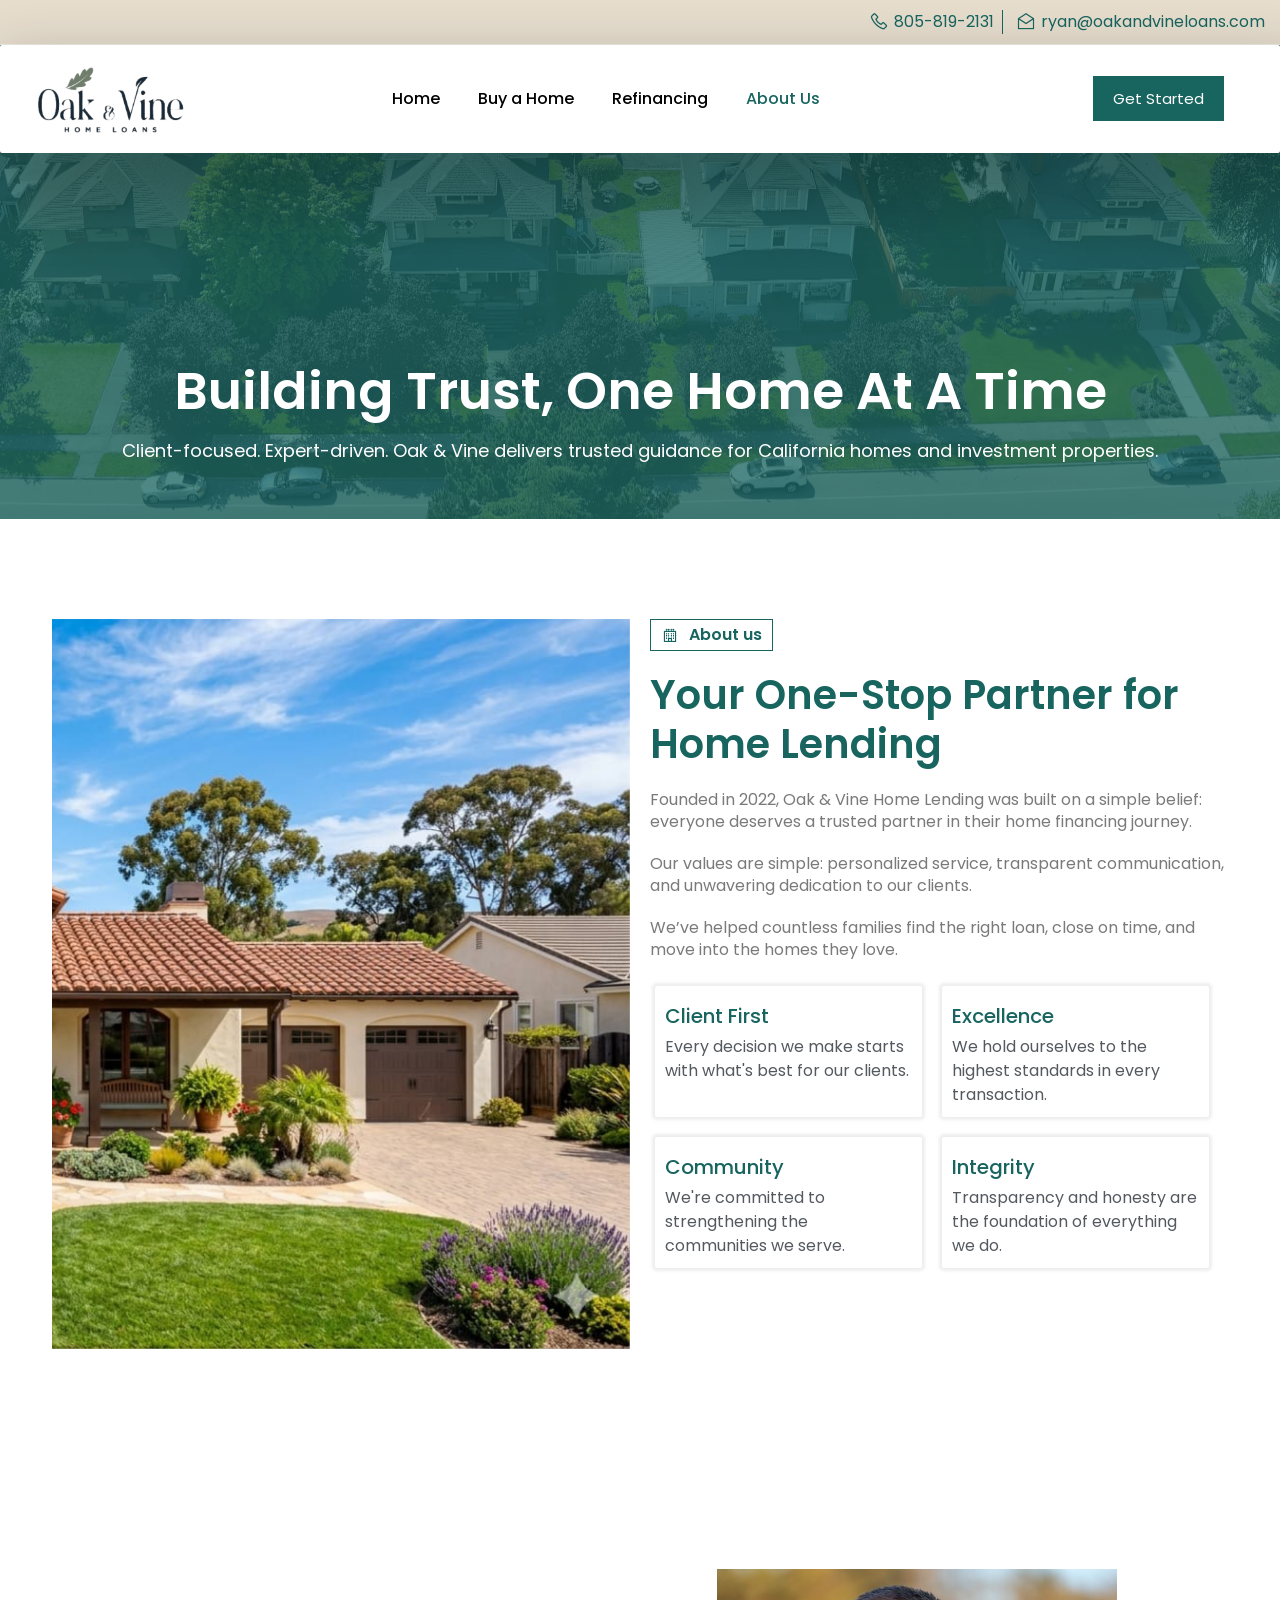
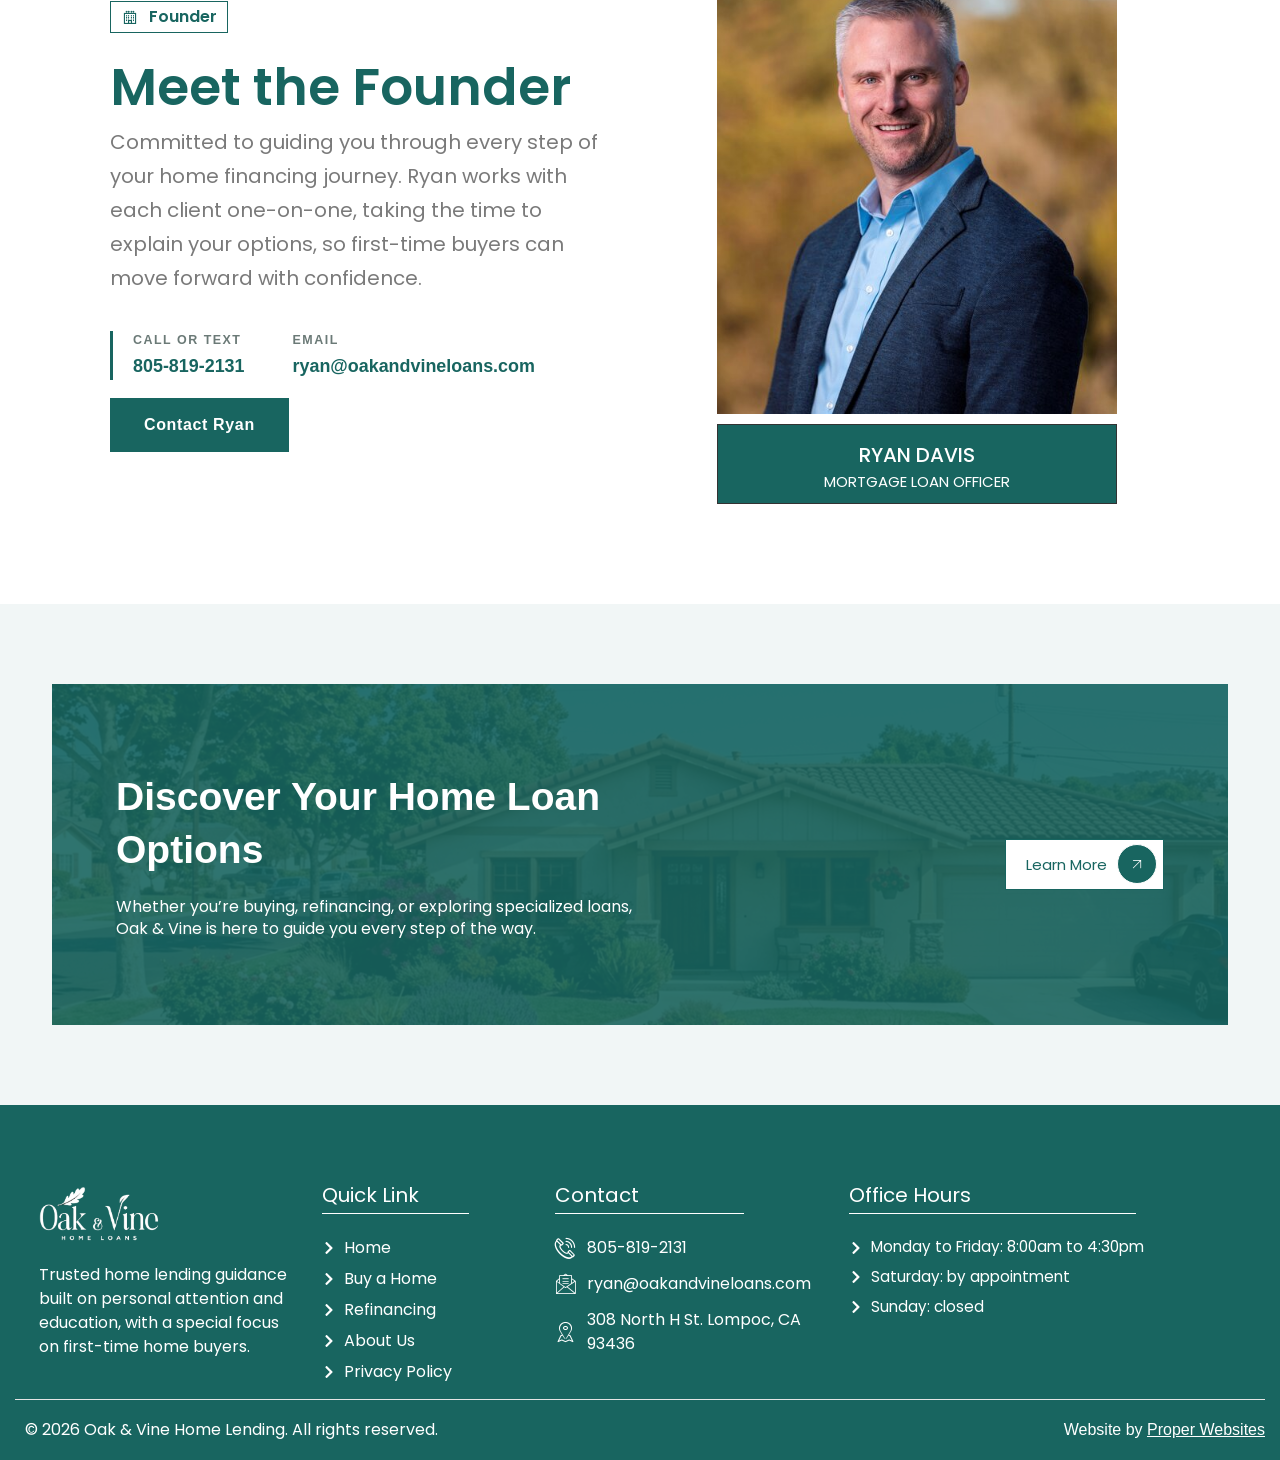
==== commit 66b77790: "Localize all staging WordPress assets; site is now fully self-contained Mirror every asset the pages" ====
--- a/about-us.html
+++ b/about-us.html
@@ -17,17 +17,15 @@
 <meta property="og:image:height" content="750" />
 <meta name="twitter:card" content="summary_large_image" />
 <meta name='robots' content='max-image-preview:large' />
-<link rel="alternate" type="application/rss+xml" title="Oak &amp; Vine Home Loans &raquo; Feed" href="https://oakandvine.properwebsites.com/feed/" />
-<link rel="alternate" type="application/rss+xml" title="Oak &amp; Vine Home Loans &raquo; Comments Feed" href="https://oakandvine.properwebsites.com/comments/feed/" />
-<link rel="alternate" title="oEmbed (JSON)" type="application/json+oembed" href="https://oakandvine.properwebsites.com/wp-json/oembed/1.0/embed?url=https%3A%2F%2Foakandvine.properwebsites.com%2Fabout-us%2F" />
-<link rel="alternate" title="oEmbed (XML)" type="text/xml+oembed" href="https://oakandvine.properwebsites.com/wp-json/oembed/1.0/embed?url=https%3A%2F%2Foakandvine.properwebsites.com%2Fabout-us%2F&#038;format=xml" />
+<link rel="alternate" type="application/rss+xml" title="Oak &amp; Vine Home Loans &raquo; Feed" href="/feed/" />
+<link rel="alternate" type="application/rss+xml" title="Oak &amp; Vine Home Loans &raquo; Comments Feed" href="/comments/feed/" />
 <style id="wp-img-auto-sizes-contain-inline-css">
 img:is([sizes=auto i],[sizes^="auto," i]){contain-intrinsic-size:3000px 1500px}
 /*# sourceURL=wp-img-auto-sizes-contain-inline-css */
 </style>
-<link rel='stylesheet' id='font-awesome-5-all-css' href='https://oakandvine.properwebsites.com/wp-content/plugins/elementor/assets/lib/font-awesome/css/all.min.css?ver=4.1.3' media='all' />
-<link rel='stylesheet' id='font-awesome-4-shim-css' href='https://oakandvine.properwebsites.com/wp-content/plugins/elementor/assets/lib/font-awesome/css/v4-shims.min.css?ver=4.1.3' media='all' />
-<link rel='stylesheet' id='jkit-elements-main-css' href='https://oakandvine.properwebsites.com/wp-content/plugins/jeg-elementor-kit/assets/css/elements/main.css?ver=3.2.3' media='all' />
+<link rel='stylesheet' id='font-awesome-5-all-css' href='/wp-content/plugins/elementor/assets/lib/font-awesome/css/all.min.css?ver=4.1.3' media='all' />
+<link rel='stylesheet' id='font-awesome-4-shim-css' href='/wp-content/plugins/elementor/assets/lib/font-awesome/css/v4-shims.min.css?ver=4.1.3' media='all' />
+<link rel='stylesheet' id='jkit-elements-main-css' href='/wp-content/plugins/jeg-elementor-kit/assets/css/elements/main.css?ver=3.2.3' media='all' />
 <style id="wp-emoji-styles-inline-css">
 
 	img.wp-smiley, img.emoji {
@@ -49,50 +47,50 @@
 :root :where(.wp-block-pullquote){font-size: 1.5em;line-height: 1.6;}
 /*# sourceURL=global-styles-inline-css */
 </style>
-<link rel='stylesheet' id='qi-addons-for-elementor-grid-style-css' href='https://oakandvine.properwebsites.com/wp-content/plugins/qi-addons-for-elementor/assets/css/grid.min.css?ver=1.10' media='all' />
-<link rel='stylesheet' id='qi-addons-for-elementor-helper-parts-style-css' href='https://oakandvine.properwebsites.com/wp-content/plugins/qi-addons-for-elementor/assets/css/helper-parts.min.css?ver=1.10' media='all' />
-<link rel='stylesheet' id='qi-addons-for-elementor-style-css' href='https://oakandvine.properwebsites.com/wp-content/plugins/qi-addons-for-elementor/assets/css/main.min.css?ver=1.10' media='all' />
-<link rel='stylesheet' id='elementor-frontend-css' href='https://oakandvine.properwebsites.com/wp-content/uploads/elementor/css/custom-frontend.min.css?ver=1781298980' media='all' />
-<link rel='stylesheet' id='elementor-post-6-css' href='https://oakandvine.properwebsites.com/wp-content/uploads/elementor/css/post-6.css?ver=1781298980' media='all' />
-<link rel='stylesheet' id='e-animation-fadeInUp-css' href='https://oakandvine.properwebsites.com/wp-content/plugins/elementor/assets/lib/animations/styles/fadeInUp.min.css?ver=4.1.3' media='all' />
-<link rel='stylesheet' id='widget-heading-css' href='https://oakandvine.properwebsites.com/wp-content/plugins/elementor/assets/css/widget-heading.min.css?ver=4.1.3' media='all' />
-<link rel='stylesheet' id='widget-image-css' href='https://oakandvine.properwebsites.com/wp-content/plugins/elementor/assets/css/widget-image.min.css?ver=4.1.3' media='all' />
-<link rel='stylesheet' id='widget-counter-css' href='https://oakandvine.properwebsites.com/wp-content/plugins/elementor/assets/css/widget-counter.min.css?ver=4.1.3' media='all' />
-<link rel='stylesheet' id='widget-icon-box-css' href='https://oakandvine.properwebsites.com/wp-content/uploads/elementor/css/custom-widget-icon-box.min.css?ver=1781298980' media='all' />
-<link rel='stylesheet' id='widget-icon-list-css' href='https://oakandvine.properwebsites.com/wp-content/uploads/elementor/css/custom-widget-icon-list.min.css?ver=1781298980' media='all' />
-<link rel='stylesheet' id='widget-divider-css' href='https://oakandvine.properwebsites.com/wp-content/plugins/elementor/assets/css/widget-divider.min.css?ver=4.1.3' media='all' />
-<link rel='stylesheet' id='widget-social-icons-css' href='https://oakandvine.properwebsites.com/wp-content/plugins/elementor/assets/css/widget-social-icons.min.css?ver=4.1.3' media='all' />
-<link rel='stylesheet' id='e-apple-webkit-css' href='https://oakandvine.properwebsites.com/wp-content/uploads/elementor/css/custom-apple-webkit.min.css?ver=1781298980' media='all' />
-<link rel='stylesheet' id='e-animation-zoomIn-css' href='https://oakandvine.properwebsites.com/wp-content/plugins/elementor/assets/lib/animations/styles/zoomIn.min.css?ver=4.1.3' media='all' />
-<link rel='stylesheet' id='widget-form-css' href='https://oakandvine.properwebsites.com/wp-content/plugins/elementor-pro/assets/css/widget-form.min.css?ver=3.34.0' media='all' />
-<link rel='stylesheet' id='e-animation-fadeInRight-css' href='https://oakandvine.properwebsites.com/wp-content/plugins/elementor/assets/lib/animations/styles/fadeInRight.min.css?ver=4.1.3' media='all' />
-<link rel='stylesheet' id='elementor-post-33-css' href='https://oakandvine.properwebsites.com/wp-content/uploads/elementor/css/post-33.css?ver=1781300835' media='all' />
-<link rel='stylesheet' id='cute-alert-css' href='https://oakandvine.properwebsites.com/wp-content/plugins/metform/public/assets/lib/cute-alert/style.css?ver=4.1.5' media='all' />
-<link rel='stylesheet' id='text-editor-style-css' href='https://oakandvine.properwebsites.com/wp-content/plugins/metform/public/assets/css/text-editor.css?ver=4.1.5' media='all' />
-<link rel='stylesheet' id='hello-elementor-css' href='https://oakandvine.properwebsites.com/wp-content/themes/hello-elementor/assets/css/reset.css?ver=3.4.6' media='all' />
-<link rel='stylesheet' id='hello-elementor-theme-style-css' href='https://oakandvine.properwebsites.com/wp-content/themes/hello-elementor/assets/css/theme.css?ver=3.4.6' media='all' />
-<link rel='stylesheet' id='hello-elementor-header-footer-css' href='https://oakandvine.properwebsites.com/wp-content/themes/hello-elementor/assets/css/header-footer.css?ver=3.4.6' media='all' />
-<link rel='stylesheet' id='widget-nav-menu-css' href='https://oakandvine.properwebsites.com/wp-content/uploads/elementor/css/custom-pro-widget-nav-menu.min.css?ver=1781298980' media='all' />
-<link rel='stylesheet' id='elementor-post-16-css' href='https://oakandvine.properwebsites.com/wp-content/uploads/elementor/css/post-16.css?ver=1781298980' media='all' />
-<link rel='stylesheet' id='elementor-post-48-css' href='https://oakandvine.properwebsites.com/wp-content/uploads/elementor/css/post-48.css?ver=1781298981' media='all' />
-<link rel='stylesheet' id='swiper-css' href='https://oakandvine.properwebsites.com/wp-content/plugins/qi-addons-for-elementor/assets/plugins/swiper/8.4.5/swiper.min.css?ver=8.4.5' media='all' />
-<link rel='stylesheet' id='ekit-widget-styles-css' href='https://oakandvine.properwebsites.com/wp-content/plugins/elementskit-lite/widgets/init/assets/css/widget-styles.css?ver=3.9.7' media='all' />
-<link rel='stylesheet' id='ekit-responsive-css' href='https://oakandvine.properwebsites.com/wp-content/plugins/elementskit-lite/widgets/init/assets/css/responsive.css?ver=3.9.7' media='all' />
+<link rel='stylesheet' id='qi-addons-for-elementor-grid-style-css' href='/wp-content/plugins/qi-addons-for-elementor/assets/css/grid.min.css?ver=1.10' media='all' />
+<link rel='stylesheet' id='qi-addons-for-elementor-helper-parts-style-css' href='/wp-content/plugins/qi-addons-for-elementor/assets/css/helper-parts.min.css?ver=1.10' media='all' />
+<link rel='stylesheet' id='qi-addons-for-elementor-style-css' href='/wp-content/plugins/qi-addons-for-elementor/assets/css/main.min.css?ver=1.10' media='all' />
+<link rel='stylesheet' id='elementor-frontend-css' href='/wp-content/uploads/elementor/css/custom-frontend.min.css?ver=1781298980' media='all' />
+<link rel='stylesheet' id='elementor-post-6-css' href='/wp-content/uploads/elementor/css/post-6.css?ver=1781298980' media='all' />
+<link rel='stylesheet' id='e-animation-fadeInUp-css' href='/wp-content/plugins/elementor/assets/lib/animations/styles/fadeInUp.min.css?ver=4.1.3' media='all' />
+<link rel='stylesheet' id='widget-heading-css' href='/wp-content/plugins/elementor/assets/css/widget-heading.min.css?ver=4.1.3' media='all' />
+<link rel='stylesheet' id='widget-image-css' href='/wp-content/plugins/elementor/assets/css/widget-image.min.css?ver=4.1.3' media='all' />
+<link rel='stylesheet' id='widget-counter-css' href='/wp-content/plugins/elementor/assets/css/widget-counter.min.css?ver=4.1.3' media='all' />
+<link rel='stylesheet' id='widget-icon-box-css' href='/wp-content/uploads/elementor/css/custom-widget-icon-box.min.css?ver=1781298980' media='all' />
+<link rel='stylesheet' id='widget-icon-list-css' href='/wp-content/uploads/elementor/css/custom-widget-icon-list.min.css?ver=1781298980' media='all' />
+<link rel='stylesheet' id='widget-divider-css' href='/wp-content/plugins/elementor/assets/css/widget-divider.min.css?ver=4.1.3' media='all' />
+<link rel='stylesheet' id='widget-social-icons-css' href='/wp-content/plugins/elementor/assets/css/widget-social-icons.min.css?ver=4.1.3' media='all' />
+<link rel='stylesheet' id='e-apple-webkit-css' href='/wp-content/uploads/elementor/css/custom-apple-webkit.min.css?ver=1781298980' media='all' />
+<link rel='stylesheet' id='e-animation-zoomIn-css' href='/wp-content/plugins/elementor/assets/lib/animations/styles/zoomIn.min.css?ver=4.1.3' media='all' />
+<link rel='stylesheet' id='widget-form-css' href='/wp-content/plugins/elementor-pro/assets/css/widget-form.min.css?ver=3.34.0' media='all' />
+<link rel='stylesheet' id='e-animation-fadeInRight-css' href='/wp-content/plugins/elementor/assets/lib/animations/styles/fadeInRight.min.css?ver=4.1.3' media='all' />
+<link rel='stylesheet' id='elementor-post-33-css' href='/wp-content/uploads/elementor/css/post-33.css?ver=1781300835' media='all' />
+<link rel='stylesheet' id='cute-alert-css' href='/wp-content/plugins/metform/public/assets/lib/cute-alert/style.css?ver=4.1.5' media='all' />
+<link rel='stylesheet' id='text-editor-style-css' href='/wp-content/plugins/metform/public/assets/css/text-editor.css?ver=4.1.5' media='all' />
+<link rel='stylesheet' id='hello-elementor-css' href='/wp-content/themes/hello-elementor/assets/css/reset.css?ver=3.4.6' media='all' />
+<link rel='stylesheet' id='hello-elementor-theme-style-css' href='/wp-content/themes/hello-elementor/assets/css/theme.css?ver=3.4.6' media='all' />
+<link rel='stylesheet' id='hello-elementor-header-footer-css' href='/wp-content/themes/hello-elementor/assets/css/header-footer.css?ver=3.4.6' media='all' />
+<link rel='stylesheet' id='widget-nav-menu-css' href='/wp-content/uploads/elementor/css/custom-pro-widget-nav-menu.min.css?ver=1781298980' media='all' />
+<link rel='stylesheet' id='elementor-post-16-css' href='/wp-content/uploads/elementor/css/post-16.css?ver=1781298980' media='all' />
+<link rel='stylesheet' id='elementor-post-48-css' href='/wp-content/uploads/elementor/css/post-48.css?ver=1781298981' media='all' />
+<link rel='stylesheet' id='swiper-css' href='/wp-content/plugins/qi-addons-for-elementor/assets/plugins/swiper/8.4.5/swiper.min.css?ver=8.4.5' media='all' />
+<link rel='stylesheet' id='ekit-widget-styles-css' href='/wp-content/plugins/elementskit-lite/widgets/init/assets/css/widget-styles.css?ver=3.9.7' media='all' />
+<link rel='stylesheet' id='ekit-responsive-css' href='/wp-content/plugins/elementskit-lite/widgets/init/assets/css/responsive.css?ver=3.9.7' media='all' />
 <link rel='stylesheet' id='elementor-gf-poppins-css' href='https://fonts.googleapis.com/css?family=Poppins:100,100italic,200,200italic,300,300italic,400,400italic,500,500italic,600,600italic,700,700italic,800,800italic,900,900italic&#038;display=swap' media='all' />
 <link rel='stylesheet' id='elementor-gf-cormorantgaramond-css' href='https://fonts.googleapis.com/css?family=Cormorant+Garamond:100,100italic,200,200italic,300,300italic,400,400italic,500,500italic,600,600italic,700,700italic,800,800italic,900,900italic&#038;display=swap' media='all' />
-<link rel='stylesheet' id='elementor-icons-jkiticon-css' href='https://oakandvine.properwebsites.com/wp-content/plugins/jeg-elementor-kit/assets/fonts/jkiticon/jkiticon.css?ver=3.2.3' media='all' />
-<link rel='stylesheet' id='elementor-icons-ekiticons-css' href='https://oakandvine.properwebsites.com/wp-content/plugins/elementskit-lite/modules/elementskit-icon-pack/assets/css/ekiticons.css?ver=3.9.7' media='all' />
+<link rel='stylesheet' id='elementor-icons-jkiticon-css' href='/wp-content/plugins/jeg-elementor-kit/assets/fonts/jkiticon/jkiticon.css?ver=3.2.3' media='all' />
+<link rel='stylesheet' id='elementor-icons-ekiticons-css' href='/wp-content/plugins/elementskit-lite/modules/elementskit-icon-pack/assets/css/ekiticons.css?ver=3.9.7' media='all' />
 <script type='text/javascript'>
 		var elementskit = {
-			resturl: 'https://oakandvine.properwebsites.com/wp-json/elementskit/v1/',
+			resturl: '/wp-json/elementskit/v1/',
 		}
 
-		</script><script id="font-awesome-4-shim-js" src="https://oakandvine.properwebsites.com/wp-content/plugins/elementor/assets/lib/font-awesome/js/v4-shims.min.js?ver=4.1.3"></script>
-<script id="jquery-core-js" src="https://oakandvine.properwebsites.com/wp-includes/js/jquery/jquery.min.js?ver=3.7.1"></script>
-<script id="jquery-migrate-js" src="https://oakandvine.properwebsites.com/wp-includes/js/jquery/jquery-migrate.min.js?ver=3.4.1"></script>
-<link rel="https://api.w.org/" href="https://oakandvine.properwebsites.com/wp-json/" /><link rel="alternate" title="JSON" type="application/json" href="https://oakandvine.properwebsites.com/wp-json/wp/v2/pages/33" /><link rel="EditURI" type="application/rsd+xml" title="RSD" href="https://oakandvine.properwebsites.com/xmlrpc.php?rsd" />
+		</script><script id="font-awesome-4-shim-js" src="/wp-content/plugins/elementor/assets/lib/font-awesome/js/v4-shims.min.js?ver=4.1.3"></script>
+<script id="jquery-core-js" src="/wp-includes/js/jquery/jquery.min.js?ver=3.7.1"></script>
+<script id="jquery-migrate-js" src="/wp-includes/js/jquery/jquery-migrate.min.js?ver=3.4.1"></script>
+<link rel="https://api.w.org/" href="/wp-json/" /><link rel="alternate" title="JSON" type="application/json" href="/wp-json/wp/v2/pages/33" /><link rel="EditURI" type="application/rsd+xml" title="RSD" href="/xmlrpc.php?rsd" />
 <meta name="generator" content="WordPress 7.0" />
-<link rel='shortlink' href='https://oakandvine.properwebsites.com/?p=33' />
+<link rel='shortlink' href='/?p=33' />
 <meta name="generator" content="Elementor 4.1.3; features: e_font_icon_svg, additional_custom_breakpoints; settings: css_print_method-external, google_font-enabled, font_display-swap">
 			<style>
 				.e-con.e-parent:nth-of-type(n+4):not(.e-lazyloaded):not(.e-no-lazyload),
@@ -112,10 +110,10 @@
 					}
 				}
 			</style>
-			<link rel="icon" href="https://oakandvine.properwebsites.com/wp-content/uploads/2026/03/cropped-SY-5YuUSKSrFpZT95lqwi-1-e1774116639994-32x32.png" sizes="32x32" />
-<link rel="icon" href="https://oakandvine.properwebsites.com/wp-content/uploads/2026/03/cropped-SY-5YuUSKSrFpZT95lqwi-1-e1774116639994-192x192.png" sizes="192x192" />
-<link rel="apple-touch-icon" href="https://oakandvine.properwebsites.com/wp-content/uploads/2026/03/cropped-SY-5YuUSKSrFpZT95lqwi-1-e1774116639994-180x180.png" />
-<meta name="msapplication-TileImage" content="https://oakandvine.properwebsites.com/wp-content/uploads/2026/03/cropped-SY-5YuUSKSrFpZT95lqwi-1-e1774116639994-270x270.png" />
+			<link rel="icon" href="/wp-content/uploads/2026/03/cropped-SY-5YuUSKSrFpZT95lqwi-1-e1774116639994-32x32.png" sizes="32x32" />
+<link rel="icon" href="/wp-content/uploads/2026/03/cropped-SY-5YuUSKSrFpZT95lqwi-1-e1774116639994-192x192.png" sizes="192x192" />
+<link rel="apple-touch-icon" href="/wp-content/uploads/2026/03/cropped-SY-5YuUSKSrFpZT95lqwi-1-e1774116639994-180x180.png" />
+<meta name="msapplication-TileImage" content="/wp-content/uploads/2026/03/cropped-SY-5YuUSKSrFpZT95lqwi-1-e1774116639994-270x270.png" />
 <style id="proper-shared-fixes">
 /* Icon fonts served locally (live-server fonts are CORS-blocked on file://) */
 @font-face{font-family:"Font Awesome 5 Brands";font-weight:400;font-style:normal;font-display:block;src:url("assets/fonts/fa-brands-400.woff2") format("woff2");}
@@ -245,7 +243,7 @@
 	.elementor-invisible{ visibility: visible !important; }
 }
 </style>
-<link rel="stylesheet" href="https://oakandvine.properwebsites.com/wp-content/uploads/elementor/css/post-24.css?ver=1781298980">
+<link rel="stylesheet" href="/wp-content/uploads/elementor/css/post-24.css?ver=1781298980">
 <style id="ov-founder-styles">
 /* Meet the Founder section copied from the homepage (elementor-24 scope). */
 .elementor-24 .elementor-element.elementor-element-7d1d1eb6{--justify-content: center;
@@ -475,7 +473,7 @@
 		<div class="elementor-element elementor-element-236ec0f e-con-full e-flex e-con e-child" data-id="236ec0f" data-element_type="container" data-e-type="container">
 				<div class="elementor-element elementor-element-479917f elementor-widget elementor-widget-image" data-id="479917f" data-element_type="widget" data-e-type="widget" data-widget_type="image.default">
 																<a href="/">
-							<img width="244" height="121" src="https://oakandvine.properwebsites.com/wp-content/uploads/2026/03/SY-5YuUSKSrFpZT95lqwi-1-e1774116639994.png" class="attachment-full size-full wp-image-1210" alt="" decoding="async" />								</a>
+							<img width="244" height="121" src="/wp-content/uploads/2026/03/SY-5YuUSKSrFpZT95lqwi-1-e1774116639994.png" class="attachment-full size-full wp-image-1210" alt="" decoding="async" />								</a>
 															</div>
 				</div>
 		<div class="elementor-element elementor-element-234269d e-con-full e-flex e-con e-child" data-id="234269d" data-element_type="container" data-e-type="container">
@@ -519,7 +517,7 @@
 		<div class="elementor-element elementor-element-4309275 e-con-full e-flex e-con e-child" data-id="4309275" data-element_type="container" data-e-type="container">
 		<div class="elementor-element elementor-element-91200da e-con-full e-flex e-con e-child" data-id="91200da" data-element_type="container" data-e-type="container">
 				<div class="elementor-element elementor-element-a014831 animated-slow elementor-invisible elementor-widget elementor-widget-image" data-id="a014831" data-element_type="widget" data-e-type="widget" data-settings="{&quot;_animation&quot;:&quot;fadeInUp&quot;}" data-widget_type="image.default">
-															<img fetchpriority="high" decoding="async" width="1408" height="768" src="https://oakandvine.properwebsites.com/wp-content/uploads/2026/03/Gemini_Generated_Image_qy1dxsqy1dxsqy1d.jpg" class="attachment-full size-full wp-image-1151" alt="Spanish-style California home with tile roof and landscaped front yard" />															</div>
+															<img fetchpriority="high" decoding="async" width="1408" height="768" src="/wp-content/uploads/2026/03/Gemini_Generated_Image_qy1dxsqy1dxsqy1d.jpg" class="attachment-full size-full wp-image-1151" alt="Spanish-style California home with tile roof and landscaped front yard" />															</div>
 
 
 				</div>
@@ -668,7 +666,7 @@
 		<div class="elementor-element elementor-element-7d1d1eb6 e-con-full e-flex e-con e-child" data-id="7d1d1eb6" data-element_type="container" data-e-type="container">
 		<div class="elementor-element elementor-element-63af2a9a e-con-full animated-slow e-flex e-con e-child" data-id="63af2a9a" data-element_type="container" data-e-type="container" data-settings="{&quot;background_background&quot;:&quot;classic&quot;,&quot;animation&quot;:&quot;fadeInUp&quot;,&quot;animation_delay&quot;:200}">
 				<div class="elementor-element elementor-element-6e1d6a6a elementor-widget elementor-widget-image" data-id="6e1d6a6a" data-element_type="widget" data-e-type="widget" data-widget_type="image.default">
-															<img loading="lazy" decoding="async" width="500" height="556" src="https://oakandvine.properwebsites.com/wp-content/uploads/2026/03/3ZzPUp9HFhPy5Mhp2Qfc8.jpg" class="attachment-full size-full wp-image-1132" alt="" srcset="https://oakandvine.properwebsites.com/wp-content/uploads/2026/03/3ZzPUp9HFhPy5Mhp2Qfc8.jpg 500w, https://oakandvine.properwebsites.com/wp-content/uploads/2026/03/3ZzPUp9HFhPy5Mhp2Qfc8-270x300.jpg 270w" sizes="(max-width: 500px) 100vw, 500px" />															</div>
+															<img loading="lazy" decoding="async" width="500" height="556" src="/wp-content/uploads/2026/03/3ZzPUp9HFhPy5Mhp2Qfc8.jpg" class="attachment-full size-full wp-image-1132" alt="" srcset="/wp-content/uploads/2026/03/3ZzPUp9HFhPy5Mhp2Qfc8.jpg 500w, /wp-content/uploads/2026/03/3ZzPUp9HFhPy5Mhp2Qfc8-270x300.jpg 270w" sizes="(max-width: 500px) 100vw, 500px" />															</div>
 				
 		<div class="elementor-element elementor-element-3ee58e3 e-con-full e-flex e-con e-child" data-id="3ee58e3" data-element_type="container" data-e-type="container" data-settings="{&quot;background_background&quot;:&quot;classic&quot;}">
 				<div class="elementor-element elementor-element-528c1fc7 elementor-widget elementor-widget-icon-box" data-id="528c1fc7" data-element_type="widget" data-e-type="widget" data-widget_type="icon-box.default">
@@ -722,7 +720,7 @@
 		<div class="elementor-element elementor-element-6ec6ecd1 e-con-full e-flex e-con e-child" data-id="6ec6ecd1" data-element_type="container" data-e-type="container">
 				<div class="elementor-element elementor-element-cb6ddb0 elementor-invisible elementor-widget elementor-widget-image" data-id="cb6ddb0" data-element_type="widget" data-e-type="widget" data-settings="{&quot;_animation&quot;:&quot;fadeInUp&quot;}" data-widget_type="image.default">
 																<a href="/">
-							<img width="753" height="355" src="https://oakandvine.properwebsites.com/wp-content/uploads/2026/03/Gemini_Generated_Image_9zsxgm9zsxgm9zsx-2-e1774116463572.png" class="attachment-full size-full wp-image-1208" alt="" decoding="async" srcset="https://oakandvine.properwebsites.com/wp-content/uploads/2026/03/Gemini_Generated_Image_9zsxgm9zsxgm9zsx-2-e1774116463572.png 753w, https://oakandvine.properwebsites.com/wp-content/uploads/2026/03/Gemini_Generated_Image_9zsxgm9zsxgm9zsx-2-e1774116463572-300x141.png 300w" sizes="(max-width: 753px) 100vw, 753px" />								</a>
+							<img width="753" height="355" src="/wp-content/uploads/2026/03/Gemini_Generated_Image_9zsxgm9zsxgm9zsx-2-e1774116463572.png" class="attachment-full size-full wp-image-1208" alt="" decoding="async" srcset="/wp-content/uploads/2026/03/Gemini_Generated_Image_9zsxgm9zsxgm9zsx-2-e1774116463572.png 753w, /wp-content/uploads/2026/03/Gemini_Generated_Image_9zsxgm9zsxgm9zsx-2-e1774116463572-300x141.png 300w" sizes="(max-width: 753px) 100vw, 753px" />								</a>
 															</div>
 				<div class="elementor-element elementor-element-43ff7101 elementor-widget__width-initial elementor-invisible elementor-widget elementor-widget-text-editor" data-id="43ff7101" data-element_type="widget" data-e-type="widget" data-settings="{&quot;_animation&quot;:&quot;fadeInUp&quot;}" data-widget_type="text-editor.default">
 									<p>Trusted home lending guidance built on personal attention and education, with a special focus on first-time home buyers.</p>								</div>
@@ -899,59 +897,59 @@
 					document.addEventListener( event, lazyloadRunObserver );
 				} );
 			</script>
-			<link rel='stylesheet' id='jeg-dynamic-style-css' href='https://oakandvine.properwebsites.com/wp-content/plugins/jeg-elementor-kit/lib/jeg-framework/assets/css/jeg-dynamic-styles.css?ver=1.3.0' media='all' />
-<script id="ekit-widget-scripts-js" src="https://oakandvine.properwebsites.com/wp-content/plugins/elementskit-lite/widgets/init/assets/js/widget-scripts.js?ver=3.9.7"></script>
-<script id="jquery-ui-core-js" src="https://oakandvine.properwebsites.com/wp-includes/js/jquery/ui/core.min.js?ver=1.13.3"></script>
+			<link rel='stylesheet' id='jeg-dynamic-style-css' href='/wp-content/plugins/jeg-elementor-kit/lib/jeg-framework/assets/css/jeg-dynamic-styles.css?ver=1.3.0' media='all' />
+<script id="ekit-widget-scripts-js" src="/wp-content/plugins/elementskit-lite/widgets/init/assets/js/widget-scripts.js?ver=3.9.7"></script>
+<script id="jquery-ui-core-js" src="/wp-includes/js/jquery/ui/core.min.js?ver=1.13.3"></script>
 <script id="qi-addons-for-elementor-script-js-extra">
 var qodefQiAddonsGlobal = {"vars":{"adminBarHeight":0,"iconArrowLeft":"\u003Csvg  xmlns=\"http://www.w3.org/2000/svg\" x=\"0px\" y=\"0px\" viewBox=\"0 0 34.2 32.3\" xml:space=\"preserve\" style=\"stroke-width: 2;\"\u003E\u003Cline x1=\"0.5\" y1=\"16\" x2=\"33.5\" y2=\"16\"/\u003E\u003Cline x1=\"0.3\" y1=\"16.5\" x2=\"16.2\" y2=\"0.7\"/\u003E\u003Cline x1=\"0\" y1=\"15.4\" x2=\"16.2\" y2=\"31.6\"/\u003E\u003C/svg\u003E","iconArrowRight":"\u003Csvg  xmlns=\"http://www.w3.org/2000/svg\" x=\"0px\" y=\"0px\" viewBox=\"0 0 34.2 32.3\" xml:space=\"preserve\" style=\"stroke-width: 2;\"\u003E\u003Cline x1=\"0\" y1=\"16\" x2=\"33\" y2=\"16\"/\u003E\u003Cline x1=\"17.3\" y1=\"0.7\" x2=\"33.2\" y2=\"16.5\"/\u003E\u003Cline x1=\"17.3\" y1=\"31.6\" x2=\"33.5\" y2=\"15.4\"/\u003E\u003C/svg\u003E","iconClose":"\u003Csvg  xmlns=\"http://www.w3.org/2000/svg\" x=\"0px\" y=\"0px\" viewBox=\"0 0 9.1 9.1\" xml:space=\"preserve\"\u003E\u003Cg\u003E\u003Cpath d=\"M8.5,0L9,0.6L5.1,4.5L9,8.5L8.5,9L4.5,5.1L0.6,9L0,8.5L4,4.5L0,0.6L0.6,0L4.5,4L8.5,0z\"/\u003E\u003C/g\u003E\u003C/svg\u003E"}};
 //# sourceURL=qi-addons-for-elementor-script-js-extra
 </script>
-<script id="qi-addons-for-elementor-script-js" src="https://oakandvine.properwebsites.com/wp-content/plugins/qi-addons-for-elementor/assets/js/main.min.js?ver=1.10"></script>
-<script id="elementor-webpack-runtime-js" src="https://oakandvine.properwebsites.com/wp-content/plugins/elementor/assets/js/webpack.runtime.min.js?ver=4.1.3"></script>
-<script id="elementor-frontend-modules-js" src="https://oakandvine.properwebsites.com/wp-content/plugins/elementor/assets/js/frontend-modules.min.js?ver=4.1.3"></script>
+<script id="qi-addons-for-elementor-script-js" src="/wp-content/plugins/qi-addons-for-elementor/assets/js/main.min.js?ver=1.10"></script>
+<script id="elementor-webpack-runtime-js" src="/wp-content/plugins/elementor/assets/js/webpack.runtime.min.js?ver=4.1.3"></script>
+<script id="elementor-frontend-modules-js" src="/wp-content/plugins/elementor/assets/js/frontend-modules.min.js?ver=4.1.3"></script>
 <script id="elementor-frontend-js-before">
-var elementorFrontendConfig = {"environmentMode":{"edit":false,"wpPreview":false,"isScriptDebug":false},"i18n":{"shareOnFacebook":"Share on Facebook","shareOnTwitter":"Share on Twitter","pinIt":"Pin it","download":"Download","downloadImage":"Download image","fullscreen":"Fullscreen","zoom":"Zoom","share":"Share","playVideo":"Play Video","previous":"Previous","next":"Next","close":"Close","a11yCarouselPrevSlideMessage":"Previous slide","a11yCarouselNextSlideMessage":"Next slide","a11yCarouselFirstSlideMessage":"This is the first slide","a11yCarouselLastSlideMessage":"This is the last slide","a11yCarouselPaginationBulletMessage":"Go to slide"},"is_rtl":false,"breakpoints":{"xs":0,"sm":480,"md":768,"lg":1025,"xl":1440,"xxl":1600},"responsive":{"breakpoints":{"mobile":{"label":"Mobile Portrait","value":767,"default_value":767,"direction":"max","is_enabled":true},"mobile_extra":{"label":"Mobile Landscape","value":880,"default_value":880,"direction":"max","is_enabled":false},"tablet":{"label":"Tablet Portrait","value":1024,"default_value":1024,"direction":"max","is_enabled":true},"tablet_extra":{"label":"Tablet Landscape","value":1200,"default_value":1200,"direction":"max","is_enabled":false},"laptop":{"label":"Laptop","value":1366,"default_value":1366,"direction":"max","is_enabled":true},"widescreen":{"label":"Widescreen","value":2400,"default_value":2400,"direction":"min","is_enabled":false}},"hasCustomBreakpoints":true},"version":"4.1.3","is_static":false,"experimentalFeatures":{"e_font_icon_svg":true,"additional_custom_breakpoints":true,"container":true,"e_optimized_markup":true,"theme_builder_v2":true,"hello-theme-header-footer":true,"e_pro_free_trial_popup":true,"nested-elements":true,"global_classes_should_enforce_capabilities":true,"e_variables":true,"e_opt_in_v4_page":true,"e_components":true,"e_interactions":true,"e_widget_creation":true,"import-export-customization":true,"mega-menu":true,"e_pro_variables":true},"urls":{"assets":"https:\/\/oakandvine.properwebsites.com\/wp-content\/plugins\/elementor\/assets\/","ajaxurl":"https:\/\/oakandvine.properwebsites.com\/wp-admin\/admin-ajax.php","uploadUrl":"https:\/\/oakandvine.properwebsites.com\/wp-content\/uploads"},"nonces":{"floatingButtonsClickTracking":"9214f91354","atomicFormsSendForm":"ffa24d92b1"},"swiperClass":"swiper","settings":{"page":[],"editorPreferences":[]},"kit":{"active_breakpoints":["viewport_mobile","viewport_tablet","viewport_laptop"],"global_image_lightbox":"yes","lightbox_enable_counter":"yes","lightbox_enable_fullscreen":"yes","lightbox_enable_zoom":"yes","lightbox_enable_share":"yes","lightbox_title_src":"title","lightbox_description_src":"description","hello_header_logo_type":"title","hello_header_menu_layout":"horizontal","hello_footer_logo_type":"logo"},"post":{"id":33,"title":"About%20Us%20%E2%80%93%20Oak%20%26%20Vine%20Home%20Loans","excerpt":"","featuredImage":false}};
+var elementorFrontendConfig = {"environmentMode":{"edit":false,"wpPreview":false,"isScriptDebug":false},"i18n":{"shareOnFacebook":"Share on Facebook","shareOnTwitter":"Share on Twitter","pinIt":"Pin it","download":"Download","downloadImage":"Download image","fullscreen":"Fullscreen","zoom":"Zoom","share":"Share","playVideo":"Play Video","previous":"Previous","next":"Next","close":"Close","a11yCarouselPrevSlideMessage":"Previous slide","a11yCarouselNextSlideMessage":"Next slide","a11yCarouselFirstSlideMessage":"This is the first slide","a11yCarouselLastSlideMessage":"This is the last slide","a11yCarouselPaginationBulletMessage":"Go to slide"},"is_rtl":false,"breakpoints":{"xs":0,"sm":480,"md":768,"lg":1025,"xl":1440,"xxl":1600},"responsive":{"breakpoints":{"mobile":{"label":"Mobile Portrait","value":767,"default_value":767,"direction":"max","is_enabled":true},"mobile_extra":{"label":"Mobile Landscape","value":880,"default_value":880,"direction":"max","is_enabled":false},"tablet":{"label":"Tablet Portrait","value":1024,"default_value":1024,"direction":"max","is_enabled":true},"tablet_extra":{"label":"Tablet Landscape","value":1200,"default_value":1200,"direction":"max","is_enabled":false},"laptop":{"label":"Laptop","value":1366,"default_value":1366,"direction":"max","is_enabled":true},"widescreen":{"label":"Widescreen","value":2400,"default_value":2400,"direction":"min","is_enabled":false}},"hasCustomBreakpoints":true},"version":"4.1.3","is_static":false,"experimentalFeatures":{"e_font_icon_svg":true,"additional_custom_breakpoints":true,"container":true,"e_optimized_markup":true,"theme_builder_v2":true,"hello-theme-header-footer":true,"e_pro_free_trial_popup":true,"nested-elements":true,"global_classes_should_enforce_capabilities":true,"e_variables":true,"e_opt_in_v4_page":true,"e_components":true,"e_interactions":true,"e_widget_creation":true,"import-export-customization":true,"mega-menu":true,"e_pro_variables":true},"urls":{"assets":"\/wp-content\/plugins\/elementor\/assets\/","ajaxurl":"\/wp-admin\/admin-ajax.php","uploadUrl":"\/wp-content\/uploads"},"nonces":{"floatingButtonsClickTracking":"9214f91354","atomicFormsSendForm":"ffa24d92b1"},"swiperClass":"swiper","settings":{"page":[],"editorPreferences":[]},"kit":{"active_breakpoints":["viewport_mobile","viewport_tablet","viewport_laptop"],"global_image_lightbox":"yes","lightbox_enable_counter":"yes","lightbox_enable_fullscreen":"yes","lightbox_enable_zoom":"yes","lightbox_enable_share":"yes","lightbox_title_src":"title","lightbox_description_src":"description","hello_header_logo_type":"title","hello_header_menu_layout":"horizontal","hello_footer_logo_type":"logo"},"post":{"id":33,"title":"About%20Us%20%E2%80%93%20Oak%20%26%20Vine%20Home%20Loans","excerpt":"","featuredImage":false}};
 //# sourceURL=elementor-frontend-js-before
 </script>
-<script id="elementor-frontend-js" src="https://oakandvine.properwebsites.com/wp-content/plugins/elementor/assets/js/frontend.min.js?ver=4.1.3"></script>
+<script id="elementor-frontend-js" src="/wp-content/plugins/elementor/assets/js/frontend.min.js?ver=4.1.3"></script>
 <script id="elementor-frontend-js-after">
-var jkit_ajax_url = "https://oakandvine.properwebsites.com/?jkit-ajax-request=jkit_elements", jkit_nonce = "1c4b208ef9";
+var jkit_ajax_url = "/?jkit-ajax-request=jkit_elements", jkit_nonce = "1c4b208ef9";
 //# sourceURL=elementor-frontend-js-after
 </script>
-<script id="jquery-numerator-js" src="https://oakandvine.properwebsites.com/wp-content/plugins/elementor/assets/lib/jquery-numerator/jquery-numerator.min.js?ver=0.2.1"></script>
-<script id="cute-alert-js" src="https://oakandvine.properwebsites.com/wp-content/plugins/metform/public/assets/lib/cute-alert/cute-alert.js?ver=4.1.5"></script>
-<script id="hello-theme-frontend-js" src="https://oakandvine.properwebsites.com/wp-content/themes/hello-elementor/assets/js/hello-frontend.js?ver=3.4.6"></script>
-<script id="smartmenus-js" src="https://oakandvine.properwebsites.com/wp-content/plugins/elementor-pro/assets/lib/smartmenus/jquery.smartmenus.min.js?ver=1.2.1"></script>
-<script id="goodshare-js" src="https://oakandvine.properwebsites.com/wp-content/plugins/elementskit-lite/widgets/init/assets/js/goodshare.min.js?ver=3.9.7"></script>
-<script id="lenis-js" src="https://oakandvine.properwebsites.com/wp-content/plugins/mousewheel-smooth-scroll/js/lenis.min.js?ver=1.1.19"></script>
-<script id="lenis-init-js" src="https://oakandvine.properwebsites.com/wp-content/uploads/wpmss/lenis-init.min.js?ver=1774118749"></script>
-<script id="jkit-element-animatedtext-js" src="https://oakandvine.properwebsites.com/wp-content/plugins/jeg-elementor-kit/assets/js/elements/animated-text.js?ver=3.2.3"></script>
-<script id="wp-hooks-js" src="https://oakandvine.properwebsites.com/wp-includes/js/dist/hooks.min.js?ver=7496969728ca0f95732d"></script>
-<script id="wp-i18n-js" src="https://oakandvine.properwebsites.com/wp-includes/js/dist/i18n.min.js?ver=781d11515ad3d91786ec"></script>
+<script id="jquery-numerator-js" src="/wp-content/plugins/elementor/assets/lib/jquery-numerator/jquery-numerator.min.js?ver=0.2.1"></script>
+<script id="cute-alert-js" src="/wp-content/plugins/metform/public/assets/lib/cute-alert/cute-alert.js?ver=4.1.5"></script>
+<script id="hello-theme-frontend-js" src="/wp-content/themes/hello-elementor/assets/js/hello-frontend.js?ver=3.4.6"></script>
+<script id="smartmenus-js" src="/wp-content/plugins/elementor-pro/assets/lib/smartmenus/jquery.smartmenus.min.js?ver=1.2.1"></script>
+<script id="goodshare-js" src="/wp-content/plugins/elementskit-lite/widgets/init/assets/js/goodshare.min.js?ver=3.9.7"></script>
+<script id="lenis-js" src="/wp-content/plugins/mousewheel-smooth-scroll/js/lenis.min.js?ver=1.1.19"></script>
+<script id="lenis-init-js" src="/wp-content/uploads/wpmss/lenis-init.min.js?ver=1774118749"></script>
+<script id="jkit-element-animatedtext-js" src="/wp-content/plugins/jeg-elementor-kit/assets/js/elements/animated-text.js?ver=3.2.3"></script>
+<script id="wp-hooks-js" src="/wp-includes/js/dist/hooks.min.js?ver=7496969728ca0f95732d"></script>
+<script id="wp-i18n-js" src="/wp-includes/js/dist/i18n.min.js?ver=781d11515ad3d91786ec"></script>
 <script id="wp-i18n-js-after">
 wp.i18n.setLocaleData( { 'text direction\u0004ltr': [ 'ltr' ] } );
 //# sourceURL=wp-i18n-js-after
 </script>
-<script id="qi-addons-for-elementor-elementor-js" src="https://oakandvine.properwebsites.com/wp-content/plugins/qi-addons-for-elementor/inc/plugins/elementor/assets/js/elementor.min.js?ver=7.0"></script>
-<script id="elementor-pro-webpack-runtime-js" src="https://oakandvine.properwebsites.com/wp-content/plugins/elementor-pro/assets/js/webpack-pro.runtime.min.js?ver=3.34.0"></script>
+<script id="qi-addons-for-elementor-elementor-js" src="/wp-content/plugins/qi-addons-for-elementor/inc/plugins/elementor/assets/js/elementor.min.js?ver=7.0"></script>
+<script id="elementor-pro-webpack-runtime-js" src="/wp-content/plugins/elementor-pro/assets/js/webpack-pro.runtime.min.js?ver=3.34.0"></script>
 <script id="elementor-pro-frontend-js-before">
-var ElementorProFrontendConfig = {"ajaxurl":"https:\/\/oakandvine.properwebsites.com\/wp-admin\/admin-ajax.php","nonce":"f9ff046085","urls":{"assets":"https:\/\/oakandvine.properwebsites.com\/wp-content\/plugins\/elementor-pro\/assets\/","rest":"https:\/\/oakandvine.properwebsites.com\/wp-json\/"},"settings":{"lazy_load_background_images":true},"popup":{"hasPopUps":false},"shareButtonsNetworks":{"facebook":{"title":"Facebook","has_counter":true},"twitter":{"title":"Twitter"},"linkedin":{"title":"LinkedIn","has_counter":true},"pinterest":{"title":"Pinterest","has_counter":true},"reddit":{"title":"Reddit","has_counter":true},"vk":{"title":"VK","has_counter":true},"odnoklassniki":{"title":"OK","has_counter":true},"tumblr":{"title":"Tumblr"},"digg":{"title":"Digg"},"skype":{"title":"Skype"},"stumbleupon":{"title":"StumbleUpon","has_counter":true},"mix":{"title":"Mix"},"telegram":{"title":"Telegram"},"pocket":{"title":"Pocket","has_counter":true},"xing":{"title":"XING","has_counter":true},"whatsapp":{"title":"WhatsApp"},"email":{"title":"Email"},"print":{"title":"Print"},"x-twitter":{"title":"X"},"threads":{"title":"Threads"}},"facebook_sdk":{"lang":"en_US","app_id":""},"lottie":{"defaultAnimationUrl":"https:\/\/oakandvine.properwebsites.com\/wp-content\/plugins\/elementor-pro\/modules\/lottie\/assets\/animations\/default.json"}};
+var ElementorProFrontendConfig = {"ajaxurl":"\/wp-admin\/admin-ajax.php","nonce":"f9ff046085","urls":{"assets":"\/wp-content\/plugins\/elementor-pro\/assets\/","rest":"\/wp-json\/"},"settings":{"lazy_load_background_images":true},"popup":{"hasPopUps":false},"shareButtonsNetworks":{"facebook":{"title":"Facebook","has_counter":true},"twitter":{"title":"Twitter"},"linkedin":{"title":"LinkedIn","has_counter":true},"pinterest":{"title":"Pinterest","has_counter":true},"reddit":{"title":"Reddit","has_counter":true},"vk":{"title":"VK","has_counter":true},"odnoklassniki":{"title":"OK","has_counter":true},"tumblr":{"title":"Tumblr"},"digg":{"title":"Digg"},"skype":{"title":"Skype"},"stumbleupon":{"title":"StumbleUpon","has_counter":true},"mix":{"title":"Mix"},"telegram":{"title":"Telegram"},"pocket":{"title":"Pocket","has_counter":true},"xing":{"title":"XING","has_counter":true},"whatsapp":{"title":"WhatsApp"},"email":{"title":"Email"},"print":{"title":"Print"},"x-twitter":{"title":"X"},"threads":{"title":"Threads"}},"facebook_sdk":{"lang":"en_US","app_id":""},"lottie":{"defaultAnimationUrl":"\/wp-content\/plugins\/elementor-pro\/modules\/lottie\/assets\/animations\/default.json"}};
 //# sourceURL=elementor-pro-frontend-js-before
 </script>
-<script id="elementor-pro-frontend-js" src="https://oakandvine.properwebsites.com/wp-content/plugins/elementor-pro/assets/js/frontend.min.js?ver=3.34.0"></script>
-<script id="pro-elements-handlers-js" src="https://oakandvine.properwebsites.com/wp-content/plugins/elementor-pro/assets/js/elements-handlers.min.js?ver=3.34.0"></script>
+<script id="elementor-pro-frontend-js" src="/wp-content/plugins/elementor-pro/assets/js/frontend.min.js?ver=3.34.0"></script>
+<script id="pro-elements-handlers-js" src="/wp-content/plugins/elementor-pro/assets/js/elements-handlers.min.js?ver=3.34.0"></script>
 <script id="elementskit-elementor-js-extra">
-var ekit_config = {"ajaxurl":"https://oakandvine.properwebsites.com/wp-admin/admin-ajax.php","nonce":"5a0f3fa168"};
+var ekit_config = {"ajaxurl":"/wp-admin/admin-ajax.php","nonce":"5a0f3fa168"};
 //# sourceURL=elementskit-elementor-js-extra
 </script>
-<script id="elementskit-elementor-js" src="https://oakandvine.properwebsites.com/wp-content/plugins/elementskit-lite/widgets/init/assets/js/elementor.js?ver=3.9.7"></script>
+<script id="elementskit-elementor-js" src="/wp-content/plugins/elementskit-lite/widgets/init/assets/js/elementor.js?ver=3.9.7"></script>
 <script id="wp-emoji-settings" type="application/json">
-{"baseUrl":"https://s.w.org/images/core/emoji/17.0.2/72x72/","ext":".png","svgUrl":"https://s.w.org/images/core/emoji/17.0.2/svg/","svgExt":".svg","source":{"concatemoji":"https://oakandvine.properwebsites.com/wp-includes/js/wp-emoji-release.min.js?ver=7.0"}}
+{"baseUrl":"https://s.w.org/images/core/emoji/17.0.2/72x72/","ext":".png","svgUrl":"https://s.w.org/images/core/emoji/17.0.2/svg/","svgExt":".svg","source":{"concatemoji":"/wp-includes/js/wp-emoji-release.min.js?ver=7.0"}}
 </script>
 <script type="module">
 /*! This file is auto-generated */
 const a=JSON.parse(document.getElementById("wp-emoji-settings").textContent),o=(window._wpemojiSettings=a,"wpEmojiSettingsSupports"),s=["flag","emoji"];function i(e){try{var t={supportTests:e,timestamp:(new Date).valueOf()};sessionStorage.setItem(o,JSON.stringify(t))}catch(e){}}function c(e,t,n){e.clearRect(0,0,e.canvas.width,e.canvas.height),e.fillText(t,0,0);t=new Uint32Array(e.getImageData(0,0,e.canvas.width,e.canvas.height).data);e.clearRect(0,0,e.canvas.width,e.canvas.height),e.fillText(n,0,0);const a=new Uint32Array(e.getImageData(0,0,e.canvas.width,e.canvas.height).data);return t.every((e,t)=>e===a[t])}function p(e,t){e.clearRect(0,0,e.canvas.width,e.canvas.height),e.fillText(t,0,0);var n=e.getImageData(16,16,1,1);for(let e=0;e<n.data.length;e++)if(0!==n.data[e])return!1;return!0}function u(e,t,n,a){switch(t){case"flag":return n(e,"\ud83c\udff3\ufe0f\u200d\u26a7\ufe0f","\ud83c\udff3\ufe0f\u200b\u26a7\ufe0f")?!1:!n(e,"\ud83c\udde8\ud83c\uddf6","\ud83c\udde8\u200b\ud83c\uddf6")&&!n(e,"\ud83c\udff4\udb40\udc67\udb40\udc62\udb40\udc65\udb40\udc6e\udb40\udc67\udb40\udc7f","\ud83c\udff4\u200b\udb40\udc67\u200b\udb40\udc62\u200b\udb40\udc65\u200b\udb40\udc6e\u200b\udb40\udc67\u200b\udb40\udc7f");case"emoji":return!a(e,"\ud83e\u1fac8")}return!1}function f(e,t,n,a){let r;const o=(r="undefined"!=typeof WorkerGlobalScope&&self instanceof WorkerGlobalScope?new OffscreenCanvas(300,150):document.createElement("canvas")).getContext("2d",{willReadFrequently:!0}),s=(o.textBaseline="top",o.font="600 32px Arial",{});return e.forEach(e=>{s[e]=t(o,e,n,a)}),s}function r(e){var t=document.createElement("script");t.src=e,t.defer=!0,document.head.appendChild(t)}a.supports={everything:!0,everythingExceptFlag:!0},new Promise(t=>{let n=function(){try{var e=JSON.parse(sessionStorage.getItem(o));if("object"==typeof e&&"number"==typeof e.timestamp&&(new Date).valueOf()<e.timestamp+604800&&"object"==typeof e.supportTests)return e.supportTests}catch(e){}return null}();if(!n){if("undefined"!=typeof Worker&&"undefined"!=typeof OffscreenCanvas&&"undefined"!=typeof URL&&URL.createObjectURL&&"undefined"!=typeof Blob)try{var e="postMessage("+f.toString()+"("+[JSON.stringify(s),u.toString(),c.toString(),p.toString()].join(",")+"));",a=new Blob([e],{type:"text/javascript"});const r=new Worker(URL.createObjectURL(a),{name:"wpTestEmojiSupports"});return void(r.onmessage=e=>{i(n=e.data),r.terminate(),t(n)})}catch(e){}i(n=f(s,u,c,p))}t(n)}).then(e=>{for(const n in e)a.supports[n]=e[n],a.supports.everything=a.supports.everything&&a.supports[n],"flag"!==n&&(a.supports.everythingExceptFlag=a.supports.everythingExceptFlag&&a.supports[n]);var t;a.supports.everythingExceptFlag=a.supports.everythingExceptFlag&&!a.supports.flag,a.supports.everything||((t=a.source||{}).concatemoji?r(t.concatemoji):t.wpemoji&&t.twemoji&&(r(t.twemoji),r(t.wpemoji)))});
-//# sourceURL=https://oakandvine.properwebsites.com/wp-includes/js/wp-emoji-loader.min.js
+//# sourceURL=/wp-includes/js/wp-emoji-loader.min.js
 </script>
 
 <a href="tel:+18058192131" id="proper-call-fab" aria-label="Call Oak &amp; Vine Home Loans at 805-819-2131">
--- a/wp-content/plugins/elementor/assets/lib/font-awesome/css/v4-shims.min.css
+++ b/wp-content/plugins/elementor/assets/lib/font-awesome/css/v4-shims.min.css
@@ -0,0 +1,5 @@
+/*!
+ * Font Awesome Free 5.15.3 by @fontawesome - https://fontawesome.com
+ * License - https://fontawesome.com/license/free (Icons: CC BY 4.0, Fonts: SIL OFL 1.1, Code: MIT License)
+ */
+.fa.fa-glass:before{content:"\f000"}.fa.fa-meetup{font-family:"Font Awesome 5 Brands";font-weight:400}.fa.fa-star-o{font-family:"Font Awesome 5 Free";font-weight:400}.fa.fa-star-o:before{content:"\f005"}.fa.fa-close:before,.fa.fa-remove:before{content:"\f00d"}.fa.fa-gear:before{content:"\f013"}.fa.fa-trash-o{font-family:"Font Awesome 5 Free";font-weight:400}.fa.fa-trash-o:before{content:"\f2ed"}.fa.fa-file-o{font-family:"Font Awesome 5 Free";font-weight:400}.fa.fa-file-o:before{content:"\f15b"}.fa.fa-clock-o{font-family:"Font Awesome 5 Free";font-weight:400}.fa.fa-clock-o:before{content:"\f017"}.fa.fa-arrow-circle-o-down{font-family:"Font Awesome 5 Free";font-weight:400}.fa.fa-arrow-circle-o-down:before{content:"\f358"}.fa.fa-arrow-circle-o-up{font-family:"Font Awesome 5 Free";font-weight:400}.fa.fa-arrow-circle-o-up:before{content:"\f35b"}.fa.fa-play-circle-o{font-family:"Font Awesome 5 Free";font-weight:400}.fa.fa-play-circle-o:before{content:"\f144"}.fa.fa-repeat:before,.fa.fa-rotate-right:before{content:"\f01e"}.fa.fa-refresh:before{content:"\f021"}.fa.fa-list-alt{font-family:"Font Awesome 5 Free";font-weight:400}.fa.fa-dedent:before{content:"\f03b"}.fa.fa-video-camera:before{content:"\f03d"}.fa.fa-picture-o{font-family:"Font Awesome 5 Free";font-weight:400}.fa.fa-picture-o:before{content:"\f03e"}.fa.fa-photo{font-family:"Font Awesome 5 Free";font-weight:400}.fa.fa-photo:before{content:"\f03e"}.fa.fa-image{font-family:"Font Awesome 5 Free";font-weight:400}.fa.fa-image:before{content:"\f03e"}.fa.fa-pencil:before{content:"\f303"}.fa.fa-map-marker:before{content:"\f3c5"}.fa.fa-pencil-square-o{font-family:"Font Awesome 5 Free";font-weight:400}.fa.fa-pencil-square-o:before{content:"\f044"}.fa.fa-share-square-o{font-family:"Font Awesome 5 Free";font-weight:400}.fa.fa-share-square-o:before{content:"\f14d"}.fa.fa-check-square-o{font-family:"Font Awesome 5 Free";font-weight:400}.fa.fa-check-square-o:before{content:"\f14a"}.fa.fa-arrows:before{content:"\f0b2"}.fa.fa-times-circle-o{font-family:"Font Awesome 5 Free";font-weight:400}.fa.fa-times-circle-o:before{content:"\f057"}.fa.fa-check-circle-o{font-family:"Font Awesome 5 Free";font-weight:400}.fa.fa-check-circle-o:before{content:"\f058"}.fa.fa-mail-forward:before{content:"\f064"}.fa.fa-expand:before{content:"\f424"}.fa.fa-compress:before{content:"\f422"}.fa.fa-eye,.fa.fa-eye-slash{font-family:"Font Awesome 5 Free";font-weight:400}.fa.fa-warning:before{content:"\f071"}.fa.fa-calendar:before{content:"\f073"}.fa.fa-arrows-v:before{content:"\f338"}.fa.fa-arrows-h:before{content:"\f337"}.fa.fa-bar-chart{font-family:"Font Awesome 5 Free";font-weight:400}.fa.fa-bar-chart:before{content:"\f080"}.fa.fa-bar-chart-o{font-family:"Font Awesome 5 Free";font-weight:400}.fa.fa-bar-chart-o:before{content:"\f080"}.fa.fa-facebook-square,.fa.fa-twitter-square{font-family:"Font Awesome 5 Brands";font-weight:400}.fa.fa-gears:before{content:"\f085"}.fa.fa-thumbs-o-up{font-family:"Font Awesome 5 Free";font-weight:400}.fa.fa-thumbs-o-up:before{content:"\f164"}.fa.fa-thumbs-o-down{font-family:"Font Awesome 5 Free";font-weight:400}.fa.fa-thumbs-o-down:before{content:"\f165"}.fa.fa-heart-o{font-family:"Font Awesome 5 Free";font-weight:400}.fa.fa-heart-o:before{content:"\f004"}.fa.fa-sign-out:before{content:"\f2f5"}.fa.fa-linkedin-square{font-family:"Font Awesome 5 Brands";font-weight:400}.fa.fa-linkedin-square:before{content:"\f08c"}.fa.fa-thumb-tack:before{content:"\f08d"}.fa.fa-external-link:before{content:"\f35d"}.fa.fa-sign-in:before{content:"\f2f6"}.fa.fa-github-square{font-family:"Font Awesome 5 Brands";font-weight:400}.fa.fa-lemon-o{font-family:"Font Awesome 5 Free";font-weight:400}.fa.fa-lemon-o:before{content:"\f094"}.fa.fa-square-o{font-family:"Font Awesome 5 Free";font-weight:400}.fa.fa-square-o:before{content:"\f0c8"}.fa.fa-bookmark-o{font-family:"Font Awesome 5 Free";font-weight:400}.fa.fa-bookmark-o:before{content:"\f02e"}.fa.fa-facebook,.fa.fa-twitter{font-family:"Font Awesome 5 Brands";font-weight:400}.fa.fa-facebook:before{content:"\f39e"}.fa.fa-facebook-f{font-family:"Font Awesome 5 Brands";font-weight:400}.fa.fa-facebook-f:before{content:"\f39e"}.fa.fa-github{font-family:"Font Awesome 5 Brands";font-weight:400}.fa.fa-credit-card{font-family:"Font Awesome 5 Free";font-weight:400}.fa.fa-feed:before{content:"\f09e"}.fa.fa-hdd-o{font-family:"Font Awesome 5 Free";font-weight:400}.fa.fa-hdd-o:before{content:"\f0a0"}.fa.fa-hand-o-right{font-family:"Font Awesome 5 Free";font-weight:400}.fa.fa-hand-o-right:before{content:"\f0a4"}.fa.fa-hand-o-left{font-family:"Font Awesome 5 Free";font-weight:400}.fa.fa-hand-o-left:before{content:"\f0a5"}.fa.fa-hand-o-up{font-family:"Font Awesome 5 Free";font-weight:400}.fa.fa-hand-o-up:before{content:"\f0a6"}.fa.fa-hand-o-down{font-family:"Font Awesome 5 Free";font-weight:400}.fa.fa-hand-o-down:before{content:"\f0a7"}.fa.fa-arrows-alt:before{content:"\f31e"}.fa.fa-group:before{content:"\f0c0"}.fa.fa-chain:before{content:"\f0c1"}.fa.fa-scissors:before{content:"\f0c4"}.fa.fa-files-o{font-family:"Font Awesome 5 Free";font-weight:400}.fa.fa-files-o:before{content:"\f0c5"}.fa.fa-floppy-o{font-family:"Font Awesome 5 Free";font-weight:400}.fa.fa-floppy-o:before{content:"\f0c7"}.fa.fa-navicon:before,.fa.fa-reorder:before{content:"\f0c9"}.fa.fa-google-plus,.fa.fa-google-plus-square,.fa.fa-pinterest,.fa.fa-pinterest-square{font-family:"Font Awesome 5 Brands";font-weight:400}.fa.fa-google-plus:before{content:"\f0d5"}.fa.fa-money{font-family:"Font Awesome 5 Free";font-weight:400}.fa.fa-money:before{content:"\f3d1"}.fa.fa-unsorted:before{content:"\f0dc"}.fa.fa-sort-desc:before{content:"\f0dd"}.fa.fa-sort-asc:before{content:"\f0de"}.fa.fa-linkedin{font-family:"Font Awesome 5 Brands";font-weight:400}.fa.fa-linkedin:before{content:"\f0e1"}.fa.fa-rotate-left:before{content:"\f0e2"}.fa.fa-legal:before{content:"\f0e3"}.fa.fa-dashboard:before,.fa.fa-tachometer:before{content:"\f3fd"}.fa.fa-comment-o{font-family:"Font Awesome 5 Free";font-weight:400}.fa.fa-comment-o:before{content:"\f075"}.fa.fa-comments-o{font-family:"Font Awesome 5 Free";font-weight:400}.fa.fa-comments-o:before{content:"\f086"}.fa.fa-flash:before{content:"\f0e7"}.fa.fa-clipboard,.fa.fa-paste{font-family:"Font Awesome 5 Free";font-weight:400}.fa.fa-paste:before{content:"\f328"}.fa.fa-lightbulb-o{font-family:"Font Awesome 5 Free";font-weight:400}.fa.fa-lightbulb-o:before{content:"\f0eb"}.fa.fa-exchange:before{content:"\f362"}.fa.fa-cloud-download:before{content:"\f381"}.fa.fa-cloud-upload:before{content:"\f382"}.fa.fa-bell-o{font-family:"Font Awesome 5 Free";font-weight:400}.fa.fa-bell-o:before{content:"\f0f3"}.fa.fa-cutlery:before{content:"\f2e7"}.fa.fa-file-text-o{font-family:"Font Awesome 5 Free";font-weight:400}.fa.fa-file-text-o:before{content:"\f15c"}.fa.fa-building-o{font-family:"Font Awesome 5 Free";font-weight:400}.fa.fa-building-o:before{content:"\f1ad"}.fa.fa-hospital-o{font-family:"Font Awesome 5 Free";font-weight:400}.fa.fa-hospital-o:before{content:"\f0f8"}.fa.fa-tablet:before{content:"\f3fa"}.fa.fa-mobile-phone:before,.fa.fa-mobile:before{content:"\f3cd"}.fa.fa-circle-o{font-family:"Font Awesome 5 Free";font-weight:400}.fa.fa-circle-o:before{content:"\f111"}.fa.fa-mail-reply:before{content:"\f3e5"}.fa.fa-github-alt{font-family:"Font Awesome 5 Brands";font-weight:400}.fa.fa-folder-o{font-family:"Font Awesome 5 Free";font-weight:400}.fa.fa-folder-o:before{content:"\f07b"}.fa.fa-folder-open-o{font-family:"Font Awesome 5 Free";font-weight:400}.fa.fa-folder-open-o:before{content:"\f07c"}.fa.fa-smile-o{font-family:"Font Awesome 5 Free";font-weight:400}.fa.fa-smile-o:before{content:"\f118"}.fa.fa-frown-o{font-family:"Font Awesome 5 Free";font-weight:400}.fa.fa-frown-o:before{content:"\f119"}.fa.fa-meh-o{font-family:"Font Awesome 5 Free";font-weight:400}.fa.fa-meh-o:before{content:"\f11a"}.fa.fa-keyboard-o{font-family:"Font Awesome 5 Free";font-weight:400}.fa.fa-keyboard-o:before{content:"\f11c"}.fa.fa-flag-o{font-family:"Font Awesome 5 Free";font-weight:400}.fa.fa-flag-o:before{content:"\f024"}.fa.fa-mail-reply-all:before{content:"\f122"}.fa.fa-star-half-o{font-family:"Font Awesome 5 Free";font-weight:400}.fa.fa-star-half-o:before{content:"\f089"}.fa.fa-star-half-empty{font-family:"Font Awesome 5 Free";font-weight:400}.fa.fa-star-half-empty:before{content:"\f089"}.fa.fa-star-half-full{font-family:"Font Awesome 5 Free";font-weight:400}.fa.fa-star-half-full:before{content:"\f089"}.fa.fa-code-fork:before{content:"\f126"}.fa.fa-chain-broken:before{content:"\f127"}.fa.fa-shield:before{content:"\f3ed"}.fa.fa-calendar-o{font-family:"Font Awesome 5 Free";font-weight:400}.fa.fa-calendar-o:before{content:"\f133"}.fa.fa-css3,.fa.fa-html5,.fa.fa-maxcdn{font-family:"Font Awesome 5 Brands";font-weight:400}.fa.fa-ticket:before{content:"\f3ff"}.fa.fa-minus-square-o{font-family:"Font Awesome 5 Free";font-weight:400}.fa.fa-minus-square-o:before{content:"\f146"}.fa.fa-level-up:before{content:"\f3bf"}.fa.fa-level-down:before{content:"\f3be"}.fa.fa-pencil-square:before{content:"\f14b"}.fa.fa-external-link-square:before{content:"\f360"}.fa.fa-compass{font-family:"Font Awesome 5 Free";font-weight:400}.fa.fa-caret-square-o-down{font-family:"Font Awesome 5 Free";font-weight:400}.fa.fa-caret-square-o-down:before{content:"\f150"}.fa.fa-toggle-down{font-family:"Font Awesome 5 Free";font-weight:400}.fa.fa-toggle-down:before{content:"\f150"}.fa.fa-caret-square-o-up{font-family:"Font Awesome 5 Free";font-weight:400}.fa.fa-caret-square-o-up:before{content:"\f151"}.fa.fa-toggle-up{font-family:"Font Awesome 5 Free";font-weight:400}.fa.fa-toggle-up:before{content:"\f151"}.fa.fa-caret-square-o-right{font-family:"Font Awesome 5 Free";font-weight:400}.fa.fa-caret-square-o-right:before{content:"\f152"}.fa.fa-toggle-right{font-family:"Font Awesome 5 Free";font-weight:400}.fa.fa-toggle-right:before{content:"\f152"}.fa.fa-eur:before,.fa.fa-euro:before{content:"\f153"}.fa.fa-gbp:before{content:"\f154"}.fa.fa-dollar:before,.fa.fa-usd:before{content:"\f155"}.fa.fa-inr:before,.fa.fa-rupee:before{content:"\f156"}.fa.fa-cny:before,.fa.fa-jpy:before,.fa.fa-rmb:before,.fa.fa-yen:before{content:"\f157"}.fa.fa-rouble:before,.fa.fa-rub:before,.fa.fa-ruble:before{content:"\f158"}.fa.fa-krw:before,.fa.fa-won:before{content:"\f159"}.fa.fa-bitcoin,.fa.fa-btc{font-family:"Font Awesome 5 Brands";font-weight:400}.fa.fa-bitcoin:before{content:"\f15a"}.fa.fa-file-text:before{content:"\f15c"}.fa.fa-sort-alpha-asc:before{content:"\f15d"}.fa.fa-sort-alpha-desc:before{content:"\f881"}.fa.fa-sort-amount-asc:before{content:"\f160"}.fa.fa-sort-amount-desc:before{content:"\f884"}.fa.fa-sort-numeric-asc:before{content:"\f162"}.fa.fa-sort-numeric-desc:before{content:"\f886"}.fa.fa-xing,.fa.fa-xing-square,.fa.fa-youtube,.fa.fa-youtube-play,.fa.fa-youtube-square{font-family:"Font Awesome 5 Brands";font-weight:400}.fa.fa-youtube-play:before{content:"\f167"}.fa.fa-adn,.fa.fa-bitbucket,.fa.fa-bitbucket-square,.fa.fa-dropbox,.fa.fa-flickr,.fa.fa-instagram,.fa.fa-stack-overflow{font-family:"Font Awesome 5 Brands";font-weight:400}.fa.fa-bitbucket-square:before{content:"\f171"}.fa.fa-tumblr,.fa.fa-tumblr-square{font-family:"Font Awesome 5 Brands";font-weight:400}.fa.fa-long-arrow-down:before{content:"\f309"}.fa.fa-long-arrow-up:before{content:"\f30c"}.fa.fa-long-arrow-left:before{content:"\f30a"}.fa.fa-long-arrow-right:before{content:"\f30b"}.fa.fa-android,.fa.fa-apple,.fa.fa-dribbble,.fa.fa-foursquare,.fa.fa-gittip,.fa.fa-gratipay,.fa.fa-linux,.fa.fa-skype,.fa.fa-trello,.fa.fa-windows{font-family:"Font Awesome 5 Brands";font-weight:400}.fa.fa-gittip:before{content:"\f184"}.fa.fa-sun-o{font-family:"Font Awesome 5 Free";font-weight:400}.fa.fa-sun-o:before{content:"\f185"}.fa.fa-moon-o{font-family:"Font Awesome 5 Free";font-weight:400}.fa.fa-moon-o:before{content:"\f186"}.fa.fa-pagelines,.fa.fa-renren,.fa.fa-stack-exchange,.fa.fa-vk,.fa.fa-weibo{font-family:"Font Awesome 5 Brands";font-weight:400}.fa.fa-arrow-circle-o-right{font-family:"Font Awesome 5 Free";font-weight:400}.fa.fa-arrow-circle-o-right:before{content:"\f35a"}.fa.fa-arrow-circle-o-left{font-family:"Font Awesome 5 Free";font-weight:400}.fa.fa-arrow-circle-o-left:before{content:"\f359"}.fa.fa-caret-square-o-left{font-family:"Font Awesome 5 Free";font-weight:400}.fa.fa-caret-square-o-left:before{content:"\f191"}.fa.fa-toggle-left{font-family:"Font Awesome 5 Free";font-weight:400}.fa.fa-toggle-left:before{content:"\f191"}.fa.fa-dot-circle-o{font-family:"Font Awesome 5 Free";font-weight:400}.fa.fa-dot-circle-o:before{content:"\f192"}.fa.fa-vimeo-square{font-family:"Font Awesome 5 Brands";font-weight:400}.fa.fa-try:before,.fa.fa-turkish-lira:before{content:"\f195"}.fa.fa-plus-square-o{font-family:"Font Awesome 5 Free";font-weight:400}.fa.fa-plus-square-o:before{content:"\f0fe"}.fa.fa-openid,.fa.fa-slack,.fa.fa-wordpress{font-family:"Font Awesome 5 Brands";font-weight:400}.fa.fa-bank:before,.fa.fa-institution:before{content:"\f19c"}.fa.fa-mortar-board:before{content:"\f19d"}.fa.fa-delicious,.fa.fa-digg,.fa.fa-drupal,.fa.fa-google,.fa.fa-joomla,.fa.fa-pied-piper-alt,.fa.fa-pied-piper-pp,.fa.fa-reddit,.fa.fa-reddit-square,.fa.fa-stumbleupon,.fa.fa-stumbleupon-circle,.fa.fa-yahoo{font-family:"Font Awesome 5 Brands";font-weight:400}.fa.fa-spoon:before{content:"\f2e5"}.fa.fa-behance,.fa.fa-behance-square,.fa.fa-steam,.fa.fa-steam-square{font-family:"Font Awesome 5 Brands";font-weight:400}.fa.fa-automobile:before{content:"\f1b9"}.fa.fa-envelope-o{font-family:"Font Awesome 5 Free";font-weight:400}.fa.fa-envelope-o:before{content:"\f0e0"}.fa.fa-deviantart,.fa.fa-soundcloud,.fa.fa-spotify{font-family:"Font Awesome 5 Brands";font-weight:400}.fa.fa-file-pdf-o{font-family:"Font Awesome 5 Free";font-weight:400}.fa.fa-file-pdf-o:before{content:"\f1c1"}.fa.fa-file-word-o{font-family:"Font Awesome 5 Free";font-weight:400}.fa.fa-file-word-o:before{content:"\f1c2"}.fa.fa-file-excel-o{font-family:"Font Awesome 5 Free";font-weight:400}.fa.fa-file-excel-o:before{content:"\f1c3"}.fa.fa-file-powerpoint-o{font-family:"Font Awesome 5 Free";font-weight:400}.fa.fa-file-powerpoint-o:before{content:"\f1c4"}.fa.fa-file-image-o{font-family:"Font Awesome 5 Free";font-weight:400}.fa.fa-file-image-o:before{content:"\f1c5"}.fa.fa-file-photo-o{font-family:"Font Awesome 5 Free";font-weight:400}.fa.fa-file-photo-o:before{content:"\f1c5"}.fa.fa-file-picture-o{font-family:"Font Awesome 5 Free";font-weight:400}.fa.fa-file-picture-o:before{content:"\f1c5"}.fa.fa-file-archive-o{font-family:"Font Awesome 5 Free";font-weight:400}.fa.fa-file-archive-o:before{content:"\f1c6"}.fa.fa-file-zip-o{font-family:"Font Awesome 5 Free";font-weight:400}.fa.fa-file-zip-o:before{content:"\f1c6"}.fa.fa-file-audio-o{font-family:"Font Awesome 5 Free";font-weight:400}.fa.fa-file-audio-o:before{content:"\f1c7"}.fa.fa-file-sound-o{font-family:"Font Awesome 5 Free";font-weight:400}.fa.fa-file-sound-o:before{content:"\f1c7"}.fa.fa-file-video-o{font-family:"Font Awesome 5 Free";font-weight:400}.fa.fa-file-video-o:before{content:"\f1c8"}.fa.fa-file-movie-o{font-family:"Font Awesome 5 Free";font-weight:400}.fa.fa-file-movie-o:before{content:"\f1c8"}.fa.fa-file-code-o{font-family:"Font Awesome 5 Free";font-weight:400}.fa.fa-file-code-o:before{content:"\f1c9"}.fa.fa-codepen,.fa.fa-jsfiddle,.fa.fa-vine{font-family:"Font Awesome 5 Brands";font-weight:400}.fa.fa-life-bouy,.fa.fa-life-ring{font-family:"Font Awesome 5 Free";font-weight:400}.fa.fa-life-bouy:before{content:"\f1cd"}.fa.fa-life-buoy{font-family:"Font Awesome 5 Free";font-weight:400}.fa.fa-life-buoy:before{content:"\f1cd"}.fa.fa-life-saver{font-family:"Font Awesome 5 Free";font-weight:400}.fa.fa-life-saver:before{content:"\f1cd"}.fa.fa-support{font-family:"Font Awesome 5 Free";font-weight:400}.fa.fa-support:before{content:"\f1cd"}.fa.fa-circle-o-notch:before{content:"\f1ce"}.fa.fa-ra,.fa.fa-rebel{font-family:"Font Awesome 5 Brands";font-weight:400}.fa.fa-ra:before{content:"\f1d0"}.fa.fa-resistance{font-family:"Font Awesome 5 Brands";font-weight:400}.fa.fa-resistance:before{content:"\f1d0"}.fa.fa-empire,.fa.fa-ge{font-family:"Font Awesome 5 Brands";font-weight:400}.fa.fa-ge:before{content:"\f1d1"}.fa.fa-git,.fa.fa-git-square,.fa.fa-hacker-news,.fa.fa-y-combinator-square{font-family:"Font Awesome 5 Brands";font-weight:400}.fa.fa-y-combinator-square:before{content:"\f1d4"}.fa.fa-yc-square{font-family:"Font Awesome 5 Brands";font-weight:400}.fa.fa-yc-square:before{content:"\f1d4"}.fa.fa-qq,.fa.fa-tencent-weibo,.fa.fa-wechat,.fa.fa-weixin{font-family:"Font Awesome 5 Brands";font-weight:400}.fa.fa-wechat:before{content:"\f1d7"}.fa.fa-send:before{content:"\f1d8"}.fa.fa-paper-plane-o{font-family:"Font Awesome 5 Free";font-weight:400}.fa.fa-paper-plane-o:before{content:"\f1d8"}.fa.fa-send-o{font-family:"Font Awesome 5 Free";font-weight:400}.fa.fa-send-o:before{content:"\f1d8"}.fa.fa-circle-thin{font-family:"Font Awesome 5 Free";font-weight:400}.fa.fa-circle-thin:before{content:"\f111"}.fa.fa-header:before{content:"\f1dc"}.fa.fa-sliders:before{content:"\f1de"}.fa.fa-futbol-o{font-family:"Font Awesome 5 Free";font-weight:400}.fa.fa-futbol-o:before{content:"\f1e3"}.fa.fa-soccer-ball-o{font-family:"Font Awesome 5 Free";font-weight:400}.fa.fa-soccer-ball-o:before{content:"\f1e3"}.fa.fa-slideshare,.fa.fa-twitch,.fa.fa-yelp{font-family:"Font Awesome 5 Brands";font-weight:400}.fa.fa-newspaper-o{font-family:"Font Awesome 5 Free";font-weight:400}.fa.fa-newspaper-o:before{content:"\f1ea"}.fa.fa-cc-amex,.fa.fa-cc-discover,.fa.fa-cc-mastercard,.fa.fa-cc-paypal,.fa.fa-cc-stripe,.fa.fa-cc-visa,.fa.fa-google-wallet,.fa.fa-paypal{font-family:"Font Awesome 5 Brands";font-weight:400}.fa.fa-bell-slash-o{font-family:"Font Awesome 5 Free";font-weight:400}.fa.fa-bell-slash-o:before{content:"\f1f6"}.fa.fa-trash:before{content:"\f2ed"}.fa.fa-copyright{font-family:"Font Awesome 5 Free";font-weight:400}.fa.fa-eyedropper:before{content:"\f1fb"}.fa.fa-area-chart:before{content:"\f1fe"}.fa.fa-pie-chart:before{content:"\f200"}.fa.fa-line-chart:before{content:"\f201"}.fa.fa-angellist,.fa.fa-ioxhost,.fa.fa-lastfm,.fa.fa-lastfm-square{font-family:"Font Awesome 5 Brands";font-weight:400}.fa.fa-cc{font-family:"Font Awesome 5 Free";font-weight:400}.fa.fa-cc:before{content:"\f20a"}.fa.fa-ils:before,.fa.fa-shekel:before,.fa.fa-sheqel:before{content:"\f20b"}.fa.fa-meanpath{font-family:"Font Awesome 5 Brands";font-weight:400}.fa.fa-meanpath:before{content:"\f2b4"}.fa.fa-buysellads,.fa.fa-connectdevelop,.fa.fa-dashcube,.fa.fa-forumbee,.fa.fa-leanpub,.fa.fa-sellsy,.fa.fa-shirtsinbulk,.fa.fa-simplybuilt,.fa.fa-skyatlas{font-family:"Font Awesome 5 Brands";font-weight:400}.fa.fa-diamond{font-family:"Font Awesome 5 Free";font-weight:400}.fa.fa-diamond:before{content:"\f3a5"}.fa.fa-intersex:before{content:"\f224"}.fa.fa-facebook-official{font-family:"Font Awesome 5 Brands";font-weight:400}.fa.fa-facebook-official:before{content:"\f09a"}.fa.fa-pinterest-p,.fa.fa-whatsapp{font-family:"Font Awesome 5 Brands";font-weight:400}.fa.fa-hotel:before{content:"\f236"}.fa.fa-medium,.fa.fa-viacoin,.fa.fa-y-combinator,.fa.fa-yc{font-family:"Font Awesome 5 Brands";font-weight:400}.fa.fa-yc:before{content:"\f23b"}.fa.fa-expeditedssl,.fa.fa-opencart,.fa.fa-optin-monster{font-family:"Font Awesome 5 Brands";font-weight:400}.fa.fa-battery-4:before,.fa.fa-battery:before{content:"\f240"}.fa.fa-battery-3:before{content:"\f241"}.fa.fa-battery-2:before{content:"\f242"}.fa.fa-battery-1:before{content:"\f243"}.fa.fa-battery-0:before{content:"\f244"}.fa.fa-object-group,.fa.fa-object-ungroup,.fa.fa-sticky-note-o{font-family:"Font Awesome 5 Free";font-weight:400}.fa.fa-sticky-note-o:before{content:"\f249"}.fa.fa-cc-diners-club,.fa.fa-cc-jcb{font-family:"Font Awesome 5 Brands";font-weight:400}.fa.fa-clone,.fa.fa-hourglass-o{font-family:"Font Awesome 5 Free";font-weight:400}.fa.fa-hourglass-o:before{content:"\f254"}.fa.fa-hourglass-1:before{content:"\f251"}.fa.fa-hourglass-2:before{content:"\f252"}.fa.fa-hourglass-3:before{content:"\f253"}.fa.fa-hand-rock-o{font-family:"Font Awesome 5 Free";font-weight:400}.fa.fa-hand-rock-o:before{content:"\f255"}.fa.fa-hand-grab-o{font-family:"Font Awesome 5 Free";font-weight:400}.fa.fa-hand-grab-o:before{content:"\f255"}.fa.fa-hand-paper-o{font-family:"Font Awesome 5 Free";font-weight:400}.fa.fa-hand-paper-o:before{content:"\f256"}.fa.fa-hand-stop-o{font-family:"Font Awesome 5 Free";font-weight:400}.fa.fa-hand-stop-o:before{content:"\f256"}.fa.fa-hand-scissors-o{font-family:"Font Awesome 5 Free";font-weight:400}.fa.fa-hand-scissors-o:before{content:"\f257"}.fa.fa-hand-lizard-o{font-family:"Font Awesome 5 Free";font-weight:400}.fa.fa-hand-lizard-o:before{content:"\f258"}.fa.fa-hand-spock-o{font-family:"Font Awesome 5 Free";font-weight:400}.fa.fa-hand-spock-o:before{content:"\f259"}.fa.fa-hand-pointer-o{font-family:"Font Awesome 5 Free";font-weight:400}.fa.fa-hand-pointer-o:before{content:"\f25a"}.fa.fa-hand-peace-o{font-family:"Font Awesome 5 Free";font-weight:400}.fa.fa-hand-peace-o:before{content:"\f25b"}.fa.fa-registered{font-family:"Font Awesome 5 Free";font-weight:400}.fa.fa-chrome,.fa.fa-creative-commons,.fa.fa-firefox,.fa.fa-get-pocket,.fa.fa-gg,.fa.fa-gg-circle,.fa.fa-internet-explorer,.fa.fa-odnoklassniki,.fa.fa-odnoklassniki-square,.fa.fa-opera,.fa.fa-safari,.fa.fa-tripadvisor,.fa.fa-wikipedia-w{font-family:"Font Awesome 5 Brands";font-weight:400}.fa.fa-television:before{content:"\f26c"}.fa.fa-500px,.fa.fa-amazon,.fa.fa-contao{font-family:"Font Awesome 5 Brands";font-weight:400}.fa.fa-calendar-plus-o{font-family:"Font Awesome 5 Free";font-weight:400}.fa.fa-calendar-plus-o:before{content:"\f271"}.fa.fa-calendar-minus-o{font-family:"Font Awesome 5 Free";font-weight:400}.fa.fa-calendar-minus-o:before{content:"\f272"}.fa.fa-calendar-times-o{font-family:"Font Awesome 5 Free";font-weight:400}.fa.fa-calendar-times-o:before{content:"\f273"}.fa.fa-calendar-check-o{font-family:"Font Awesome 5 Free";font-weight:400}.fa.fa-calendar-check-o:before{content:"\f274"}.fa.fa-map-o{font-family:"Font Awesome 5 Free";font-weight:400}.fa.fa-map-o:before{content:"\f279"}.fa.fa-commenting:before{content:"\f4ad"}.fa.fa-commenting-o{font-family:"Font Awesome 5 Free";font-weight:400}.fa.fa-commenting-o:before{content:"\f4ad"}.fa.fa-houzz,.fa.fa-vimeo{font-family:"Font Awesome 5 Brands";font-weight:400}.fa.fa-vimeo:before{content:"\f27d"}.fa.fa-black-tie,.fa.fa-edge,.fa.fa-fonticons,.fa.fa-reddit-alien{font-family:"Font Awesome 5 Brands";font-weight:400}.fa.fa-credit-card-alt:before{content:"\f09d"}.fa.fa-codiepie,.fa.fa-fort-awesome,.fa.fa-mixcloud,.fa.fa-modx,.fa.fa-product-hunt,.fa.fa-scribd,.fa.fa-usb{font-family:"Font Awesome 5 Brands";font-weight:400}.fa.fa-pause-circle-o{font-family:"Font Awesome 5 Free";font-weight:400}.fa.fa-pause-circle-o:before{content:"\f28b"}.fa.fa-stop-circle-o{font-family:"Font Awesome 5 Free";font-weight:400}.fa.fa-stop-circle-o:before{content:"\f28d"}.fa.fa-bluetooth,.fa.fa-bluetooth-b,.fa.fa-envira,.fa.fa-gitlab,.fa.fa-wheelchair-alt,.fa.fa-wpbeginner,.fa.fa-wpforms{font-family:"Font Awesome 5 Brands";font-weight:400}.fa.fa-wheelchair-alt:before{content:"\f368"}.fa.fa-question-circle-o{font-family:"Font Awesome 5 Free";font-weight:400}.fa.fa-question-circle-o:before{content:"\f059"}.fa.fa-volume-control-phone:before{content:"\f2a0"}.fa.fa-asl-interpreting:before{content:"\f2a3"}.fa.fa-deafness:before,.fa.fa-hard-of-hearing:before{content:"\f2a4"}.fa.fa-glide,.fa.fa-glide-g{font-family:"Font Awesome 5 Brands";font-weight:400}.fa.fa-signing:before{content:"\f2a7"}.fa.fa-first-order,.fa.fa-google-plus-official,.fa.fa-pied-piper,.fa.fa-snapchat,.fa.fa-snapchat-ghost,.fa.fa-snapchat-square,.fa.fa-themeisle,.fa.fa-viadeo,.fa.fa-viadeo-square,.fa.fa-yoast{font-family:"Font Awesome 5 Brands";font-weight:400}.fa.fa-google-plus-official:before{content:"\f2b3"}.fa.fa-google-plus-circle{font-family:"Font Awesome 5 Brands";font-weight:400}.fa.fa-google-plus-circle:before{content:"\f2b3"}.fa.fa-fa,.fa.fa-font-awesome{font-family:"Font Awesome 5 Brands";font-weight:400}.fa.fa-fa:before{content:"\f2b4"}.fa.fa-handshake-o{font-family:"Font Awesome 5 Free";font-weight:400}.fa.fa-handshake-o:before{content:"\f2b5"}.fa.fa-envelope-open-o{font-family:"Font Awesome 5 Free";font-weight:400}.fa.fa-envelope-open-o:before{content:"\f2b6"}.fa.fa-linode{font-family:"Font Awesome 5 Brands";font-weight:400}.fa.fa-address-book-o{font-family:"Font Awesome 5 Free";font-weight:400}.fa.fa-address-book-o:before{content:"\f2b9"}.fa.fa-vcard:before{content:"\f2bb"}.fa.fa-address-card-o{font-family:"Font Awesome 5 Free";font-weight:400}.fa.fa-address-card-o:before{content:"\f2bb"}.fa.fa-vcard-o{font-family:"Font Awesome 5 Free";font-weight:400}.fa.fa-vcard-o:before{content:"\f2bb"}.fa.fa-user-circle-o{font-family:"Font Awesome 5 Free";font-weight:400}.fa.fa-user-circle-o:before{content:"\f2bd"}.fa.fa-user-o{font-family:"Font Awesome 5 Free";font-weight:400}.fa.fa-user-o:before{content:"\f007"}.fa.fa-id-badge{font-family:"Font Awesome 5 Free";font-weight:400}.fa.fa-drivers-license:before{content:"\f2c2"}.fa.fa-id-card-o{font-family:"Font Awesome 5 Free";font-weight:400}.fa.fa-id-card-o:before{content:"\f2c2"}.fa.fa-drivers-license-o{font-family:"Font Awesome 5 Free";font-weight:400}.fa.fa-drivers-license-o:before{content:"\f2c2"}.fa.fa-free-code-camp,.fa.fa-quora,.fa.fa-telegram{font-family:"Font Awesome 5 Brands";font-weight:400}.fa.fa-thermometer-4:before,.fa.fa-thermometer:before{content:"\f2c7"}.fa.fa-thermometer-3:before{content:"\f2c8"}.fa.fa-thermometer-2:before{content:"\f2c9"}.fa.fa-thermometer-1:before{content:"\f2ca"}.fa.fa-thermometer-0:before{content:"\f2cb"}.fa.fa-bathtub:before,.fa.fa-s15:before{content:"\f2cd"}.fa.fa-window-maximize,.fa.fa-window-restore{font-family:"Font Awesome 5 Free";font-weight:400}.fa.fa-times-rectangle:before{content:"\f410"}.fa.fa-window-close-o{font-family:"Font Awesome 5 Free";font-weight:400}.fa.fa-window-close-o:before{content:"\f410"}.fa.fa-times-rectangle-o{font-family:"Font Awesome 5 Free";font-weight:400}.fa.fa-times-rectangle-o:before{content:"\f410"}.fa.fa-bandcamp,.fa.fa-eercast,.fa.fa-etsy,.fa.fa-grav,.fa.fa-imdb,.fa.fa-ravelry{font-family:"Font Awesome 5 Brands";font-weight:400}.fa.fa-eercast:before{content:"\f2da"}.fa.fa-snowflake-o{font-family:"Font Awesome 5 Free";font-weight:400}.fa.fa-snowflake-o:before{content:"\f2dc"}.fa.fa-superpowers,.fa.fa-wpexplorer{font-family:"Font Awesome 5 Brands";font-weight:400}.fa.fa-cab:before{content:"\f1ba"}
--- a/wp-content/plugins/jeg-elementor-kit/assets/css/elements/main.css
+++ b/wp-content/plugins/jeg-elementor-kit/assets/css/elements/main.css
@@ -0,0 +1 @@
+@charset "UTF-8";.jeg-elementor-kit.jkit-accordion{counter-reset:jkitNumber}.jeg-elementor-kit.jkit-accordion .card-wrapper{background-color:transparent;border:0;border-radius:0}.jeg-elementor-kit.jkit-accordion .card-wrapper:not(:last-child){margin-bottom:10px}.jeg-elementor-kit.jkit-accordion .card-wrapper.expand .card-header .card-header-button .left-icon-group .normal-icon,.jeg-elementor-kit.jkit-accordion .card-wrapper.expand .card-header .card-header-button .right-icon-group .normal-icon{display:none}.jeg-elementor-kit.jkit-accordion .card-wrapper.expand .card-header .card-header-button .left-icon-group .active-icon,.jeg-elementor-kit.jkit-accordion .card-wrapper.expand .card-header .card-header-button .right-icon-group .active-icon{display:block}.jeg-elementor-kit.jkit-accordion .card-wrapper.expand .card-header.background-gradient::after{opacity:1}.jeg-elementor-kit.jkit-accordion .card-wrapper.background-gradient{overflow:hidden;position:relative}.jeg-elementor-kit.jkit-accordion .card-wrapper.background-gradient>*{position:relative;background-color:transparent;z-index:1}.jeg-elementor-kit.jkit-accordion .card-wrapper.background-gradient:after,.jeg-elementor-kit.jkit-accordion .card-wrapper.background-gradient:before{content:"";position:absolute;top:0;left:0;bottom:0;right:0;-webkit-transition-duration:inherit;transition-duration:inherit}.jeg-elementor-kit.jkit-accordion .card-wrapper.background-gradient::after{opacity:0}.jeg-elementor-kit.jkit-accordion .card-wrapper.background-gradient.expand::after{opacity:1}.jeg-elementor-kit.jkit-accordion .card-wrapper .card-header{cursor:pointer}.jeg-elementor-kit.jkit-accordion .card-wrapper .card-header .card-header-button{display:-webkit-box;display:-ms-flexbox;display:flex;color:var(--jkit-txt-color);background-color:var(--jkit-element-lighten-bg-color);font-weight:700;padding:14px 30px;border:1px solid transparent;-webkit-box-align:center;-ms-flex-align:center;align-items:center;position:relative}.jeg-elementor-kit.jkit-accordion .card-wrapper .card-header .card-header-button .number:before{counter-increment:jkitNumber;content:counter(jkitNumber) ". "}.jeg-elementor-kit.jkit-accordion .card-wrapper .card-header .card-header-button .title{padding-right:10px;display:inline-block}.jeg-elementor-kit.jkit-accordion .card-wrapper .card-header .card-header-button .left-icon-group{padding-right:26px;float:left}.jeg-elementor-kit.jkit-accordion .card-wrapper .card-header .card-header-button .right-icon-group{position:absolute;right:0;margin-right:30px}.jeg-elementor-kit.jkit-accordion .card-wrapper .card-header .card-header-button .left-icon-group .normal-icon,.jeg-elementor-kit.jkit-accordion .card-wrapper .card-header .card-header-button .right-icon-group .normal-icon{display:block}.jeg-elementor-kit.jkit-accordion .card-wrapper .card-header .card-header-button .left-icon-group .active-icon,.jeg-elementor-kit.jkit-accordion .card-wrapper .card-header .card-header-button .right-icon-group .active-icon{display:none}.jeg-elementor-kit.jkit-accordion .card-wrapper .card-header.background-gradient{overflow:hidden;position:relative}.jeg-elementor-kit.jkit-accordion .card-wrapper .card-header.background-gradient a.card-header-button{position:relative;background-color:transparent;z-index:1}.jeg-elementor-kit.jkit-accordion .card-wrapper .card-header.background-gradient:after,.jeg-elementor-kit.jkit-accordion .card-wrapper .card-header.background-gradient:before{content:"";position:absolute;top:0;left:0;bottom:0;right:0;-webkit-transition-duration:inherit;transition-duration:inherit}.jeg-elementor-kit.jkit-accordion .card-wrapper .card-header.background-gradient:after{opacity:0}.jeg-elementor-kit.jkit-accordion .card-expand .card-body{padding:30px 85px 30px 65px}.jeg-elementor-kit.jkit-accordion.style-curve .card-wrapper .card-header .card-header-button{position:relative;border:0;padding-left:70px;background-color:var(--jkit-element-bg-color)}.jeg-elementor-kit.jkit-accordion.style-curve .card-wrapper .card-header .card-header-button:before{position:absolute;content:"";top:0;left:0;height:100%;width:35px;background-color:rgba(255,255,255,.2);text-align:right;line-height:55px}.jeg-elementor-kit.jkit-accordion.style-curve .card-wrapper .card-header .card-header-button:after{position:absolute;content:"";left:35px;top:0;border-top:26.5px solid transparent;border-right:26.5px solid transparent;border-left:26.5px solid rgba(255,255,255,.2);border-bottom:26.5px solid transparent}.jeg-elementor-kit.jkit-accordion.style-curve .card-wrapper .card-header .card-header-button .left-icon-group{position:absolute;left:20px;top:50%;-webkit-transform:translateY(-50%);transform:translateY(-50%);z-index:2}.jeg-elementor-kit.jkit-accordion.style-box .card-wrapper .card-header .card-header-button{border:1px solid var(--jkit-border-color);border-bottom:1px solid var(--jkit-element-bg-color);background-color:var(--jkit-bg-color);position:relative;padding-left:85px}.jeg-elementor-kit.jkit-accordion.style-box .card-wrapper .card-header .card-header-button:before{position:absolute;top:-1px;left:-1px;content:"";height:calc(100% + 2px);width:55px;text-align:center;line-height:55px;color:var(--jkit-bg-color);background-color:var(--jkit-element-bg-color)}.jeg-elementor-kit.jkit-accordion.style-box .card-wrapper .card-header .card-header-button .left-icon-group{position:absolute;left:20px;top:50%;-webkit-transform:translateY(-50%);transform:translateY(-50%)}.jeg-elementor-kit.jkit-accordion.style-shadow .card-wrapper .card-header .card-header-button{-webkit-box-shadow:-1.216px 6.894px 15px 0 rgba(37,117,252,.2);-o-box-shadow:-1.216px 6.894px 15px 0 rgba(37,117,252,.2);box-shadow:-1.216px 6.894px 15px 0 rgba(37,117,252,.2);border-radius:0 0 5px 5px;background-color:var(--jkit-bg-color)}.jeg-elementor-kit.jkit-animated-text{-webkit-transition:all .3s ease;transition:all .3s ease}.jeg-elementor-kit.jkit-animated-text a{text-decoration:none;color:var(--jkit-txt-h-color)}.jeg-elementor-kit.jkit-animated-text .animated-text{all:unset;padding:0;margin:0;display:inline-block}.jeg-elementor-kit.jkit-animated-text .animated-text .normal-text{z-index:1;position:relative;vertical-align:bottom;font-size:43px;font-weight:500;line-height:1.2}.jeg-elementor-kit.jkit-animated-text .animated-text .normal-text.style-gradient{background:var(--jkit-element-darken-bg-color);background:-webkit-gradient(linear,left top,left bottom,from(var(--jkit-element-lighten-bg-color)),to(var(--jkit-element-darken-bg-color)));background:linear-gradient(180deg,var(--jkit-element-lighten-bg-color) 0,var(--jkit-element-darken-bg-color) 100%);-moz-text-fill-color:transparent;-o-text-fill-color:transparent;-webkit-text-fill-color:transparent;background-clip:text;-webkit-background-clip:text}.jeg-elementor-kit.jkit-animated-text .animated-text .dynamic-wrapper{overflow:visible;text-align:inherit;display:inline-block;position:relative;vertical-align:bottom}.jeg-elementor-kit.jkit-animated-text .animated-text .dynamic-wrapper.style-gradient .dynamic-text{background:var(--jkit-element-darken-bg-color);background:-webkit-gradient(linear,left top,left bottom,from(var(--jkit-element-lighten-bg-color)),to(var(--jkit-element-darken-bg-color)));background:linear-gradient(180deg,var(--jkit-element-lighten-bg-color) 0,var(--jkit-element-darken-bg-color) 100%);-moz-text-fill-color:transparent;-o-text-fill-color:transparent;-webkit-text-fill-color:transparent;background-clip:text;-webkit-background-clip:text}.jeg-elementor-kit.jkit-animated-text .animated-text .dynamic-wrapper.style-gradient .dynamic-text .dynamic-text-letter{background:var(--jkit-element-darken-bg-color);background:-webkit-gradient(linear,left top,left bottom,from(var(--jkit-element-lighten-bg-color)),to(var(--jkit-element-darken-bg-color)));background:linear-gradient(180deg,var(--jkit-element-lighten-bg-color) 0,var(--jkit-element-darken-bg-color) 100%);-moz-text-fill-color:transparent;-o-text-fill-color:transparent;-webkit-text-fill-color:transparent;background-clip:text;-webkit-background-clip:text}.jeg-elementor-kit.jkit-animated-text .animated-text .dynamic-text{display:inline-block;position:relative;top:0;left:0;z-index:1;font-size:43px;font-weight:500;line-height:1.2}.jeg-elementor-kit.jkit-animated-text .animated-text svg{position:absolute;left:0;overflow:visible}.jeg-elementor-kit.jkit-animated-text .animated-text svg path{fill:none;stroke-dasharray:1500;-webkit-animation:jkit-animated-dash 10s infinite;animation:jkit-animated-dash 10s infinite}.jeg-elementor-kit.jkit-animated-text .animated-text svg path.style-color{stroke:var(--jkit-element-bg-color)}.jeg-elementor-kit.jkit-animated-text .animated-text svg path:nth-of-type(2){-webkit-animation-delay:.3s;animation-delay:.3s}.jeg-elementor-kit.jkit-animated-text .animated-text svg linearGradient stop:nth-of-type(1){stop-color:var(--jkit-element-lighten-bg-color)}.jeg-elementor-kit.jkit-animated-text .animated-text svg linearGradient stop:nth-of-type(2){stop-color:var(--jkit-element-darken-bg-color)}.jeg-elementor-kit.jkit-animated-text[data-shape=strikethrough] .animated-text svg{top:50%;width:100%;height:100%}.jeg-elementor-kit.jkit-animated-text[data-shape=diagonal] .animated-text svg,.jeg-elementor-kit.jkit-animated-text[data-shape=double] .animated-text svg,.jeg-elementor-kit.jkit-animated-text[data-shape=x] .animated-text svg{top:0;width:100%;height:100%}.jeg-elementor-kit.jkit-animated-text[data-shape=curly] .animated-text svg,.jeg-elementor-kit.jkit-animated-text[data-shape=double-underline] .animated-text svg,.jeg-elementor-kit.jkit-animated-text[data-shape=underline-zigzag] .animated-text svg,.jeg-elementor-kit.jkit-animated-text[data-shape=underline] .animated-text svg{top:90%;width:100%;height:100%}.jeg-elementor-kit.jkit-animated-text[data-shape=circle] .animated-text svg{top:0;width:calc(100% + 20px);height:calc(100% + 20px);-webkit-transform:translate(-10px,-10px);transform:translate(-10px,-10px)}.jeg-elementor-kit.jkit-animated-text[data-style=rotating] .animated-text .dynamic-text:not(.show-text){visibility:hidden;opacity:0;display:none}.jeg-elementor-kit.jkit-animated-text[data-style=rotating][data-rotate=typing] .animated-text .dynamic-wrapper:after{content:"";position:absolute;left:auto;right:0;top:50%;-webkit-transform:translateY(-50%);transform:translateY(-50%);height:90%;width:1px;background-color:var(--jkit-txt-color)}.jeg-elementor-kit.jkit-animated-text[data-style=rotating][data-rotate=typing] .animated-text .dynamic-wrapper.cursor-blink:after{-webkit-animation:jkit-animated-pulse 1s infinite;animation:jkit-animated-pulse 1s infinite}.jeg-elementor-kit.jkit-animated-text[data-style=rotating][data-rotate=typing] .animated-text .dynamic-wrapper.typing-delete{background:var(--jkit-txt-h-color)}.jeg-elementor-kit.jkit-animated-text[data-style=rotating][data-rotate=typing] .animated-text .dynamic-wrapper.typing-delete.style-gradient .dynamic-text{color:var(--jkit-txt-m-color);background:0 0;background-clip:border-box;-webkit-background-clip:border-box;-moz-text-fill-color:unset;-o-text-fill-color:unset;-webkit-text-fill-color:unset}.jeg-elementor-kit.jkit-animated-text[data-style=rotating][data-rotate=typing] .animated-text .dynamic-wrapper.typing-delete.style-gradient .dynamic-text .dynamic-text-letter{background:0 0;background-clip:border-box;-webkit-background-clip:border-box;-webkit-background-clip:border-box;-moz-text-fill-color:unset;-o-text-fill-color:unset;-webkit-text-fill-color:unset}.jeg-elementor-kit.jkit-animated-text[data-style=rotating][data-rotate=typing] .animated-text .dynamic-wrapper.typing-delete .dynamic-text .dynamic-text-letter{color:var(--jkit-txt-m-color)}.jeg-elementor-kit.jkit-animated-text[data-style=rotating][data-rotate=typing] .animated-text .dynamic-text-letter:not(.show-letter){display:none}.jeg-elementor-kit.jkit-animated-text[data-style=rotating][data-rotate=swirl] .animated-text .dynamic-wrapper{-webkit-transition:width .3s ease;transition:width .3s ease;overflow:hidden}.jeg-elementor-kit.jkit-animated-text[data-style=rotating][data-rotate=swirl] .animated-text .dynamic-text-letter{display:inline-block;-webkit-transform-style:preserve-3d;transform-style:preserve-3d;-webkit-transform:translateZ(-20px) rotateX(90deg);transform:translateZ(-20px) rotateX(90deg);-webkit-backface-visibility:hidden;backface-visibility:hidden}.jeg-elementor-kit.jkit-animated-text[data-style=rotating][data-rotate=swirl] .animated-text .dynamic-text-letter.show-letter{-webkit-animation:jkit-animated-swirl-in .4s forwards;animation:jkit-animated-swirl-in .4s forwards}.jeg-elementor-kit.jkit-animated-text[data-style=rotating][data-rotate=blinds]{-webkit-transition:width .3s ease;transition:width .3s ease}.jeg-elementor-kit.jkit-animated-text[data-style=rotating][data-rotate=blinds] .animated-text .dynamic-text-letter{-webkit-transform:rotateY(180deg);transform:rotateY(180deg);display:inline-block;-webkit-backface-visibility:hidden;backface-visibility:hidden}.jeg-elementor-kit.jkit-animated-text[data-style=rotating][data-rotate=blinds] .animated-text .dynamic-text-letter.show-letter{-webkit-animation:jkit-animated-blinds-in .6s forwards;animation:jkit-animated-blinds-in .6s forwards}.jeg-elementor-kit.jkit-animated-text[data-style=rotating][data-rotate=wave]{-webkit-transition:width .3s ease;transition:width .3s ease}.jeg-elementor-kit.jkit-animated-text[data-style=rotating][data-rotate=wave] .animated-text .dynamic-text-letter{-webkit-transform:scale(0);transform:scale(0);display:inline-block;-webkit-backface-visibility:hidden;backface-visibility:hidden}.jeg-elementor-kit.jkit-animated-text[data-style=rotating][data-rotate=wave] .animated-text .dynamic-text-letter.show-letter{-webkit-animation:jkit-animated-wave-up .3s forwards;animation:jkit-animated-wave-up .3s forwards}.jeg-elementor-kit.jkit-animated-text[data-style=rotating][data-rotate=flip] .animated-text .dynamic-wrapper{-webkit-transition:width .3s ease;transition:width .3s ease;overflow:hidden}.jeg-elementor-kit.jkit-animated-text[data-style=rotating][data-rotate=flip] .animated-text .dynamic-text{-webkit-transform-origin:50% 100%;transform-origin:50% 100%;-webkit-transform:rotateX(180deg);transform:rotateX(180deg);position:relative}.jeg-elementor-kit.jkit-animated-text[data-style=rotating][data-rotate=flip] .animated-text .dynamic-text.show-text{position:relative;white-space:nowrap;-webkit-transform:rotateX(0);transform:rotateX(0);-webkit-animation:jkit-animated-flip-in 1.2s;animation:jkit-animated-flip-in 1.2s}.jeg-elementor-kit.jkit-animated-text[data-style=rotating][data-rotate=flip] .animated-text .dynamic-text:not(.show-text){display:inline-block;position:absolute;visibility:visible;-webkit-transform:rotateX(180deg);transform:rotateX(180deg);-webkit-animation:jkit-animated-flip-out 1.2s;animation:jkit-animated-flip-out 1.2s}.jeg-elementor-kit.jkit-animated-text[data-style=rotating][data-rotate=drop-in] .animated-text .dynamic-wrapper{-webkit-transition:width .3s ease;transition:width .3s ease;-webkit-perspective:300px;perspective:300px;overflow:hidden}.jeg-elementor-kit.jkit-animated-text[data-style=rotating][data-rotate=drop-in] .animated-text .dynamic-text{position:relative}.jeg-elementor-kit.jkit-animated-text[data-style=rotating][data-rotate=drop-in] .animated-text .dynamic-text.show-text{position:relative;white-space:nowrap;-webkit-animation:jkit-animated-drop-in-in .6s;animation:jkit-animated-drop-in-in .6s}.jeg-elementor-kit.jkit-animated-text[data-style=rotating][data-rotate=drop-in] .animated-text .dynamic-text:not(.show-text){display:inline-block;position:absolute;visibility:visible;-webkit-animation:jkit-animated-drop-in-out .6s;animation:jkit-animated-drop-in-out .6s}.jeg-elementor-kit.jkit-animated-text[data-style=rotating][data-rotate=slide-left] .animated-text .dynamic-wrapper{-webkit-transition:width .3s ease;transition:width .3s ease;overflow:hidden}.jeg-elementor-kit.jkit-animated-text[data-style=rotating][data-rotate=slide-left] .animated-text .dynamic-text.show-text{position:relative;white-space:nowrap;-webkit-animation:jkit-animated-slide-left-in .6s;animation:jkit-animated-slide-left-in .6s}.jeg-elementor-kit.jkit-animated-text[data-style=rotating][data-rotate=slide-left] .animated-text .dynamic-text:not(.show-text){display:inline-block;position:absolute;visibility:visible;-webkit-animation:jkit-animated-slide-left-out .6s;animation:jkit-animated-slide-left-out .6s}.jeg-elementor-kit.jkit-animated-text[data-style=rotating][data-rotate=slide-right] .animated-text .dynamic-wrapper{-webkit-transition:width .3s ease;transition:width .3s ease;overflow:hidden}.jeg-elementor-kit.jkit-animated-text[data-style=rotating][data-rotate=slide-right] .animated-text .dynamic-text.show-text{position:relative;white-space:nowrap;-webkit-animation:jkit-animated-slide-right-in .6s;animation:jkit-animated-slide-right-in .6s}.jeg-elementor-kit.jkit-animated-text[data-style=rotating][data-rotate=slide-right] .animated-text .dynamic-text:not(.show-text){display:inline-block;position:absolute;visibility:visible;-webkit-animation:jkit-animated-slide-right-out .6s;animation:jkit-animated-slide-right-out .6s}.jeg-elementor-kit.jkit-animated-text[data-style=rotating][data-rotate=slide-up] .animated-text .dynamic-wrapper{-webkit-transition:width .3s ease;transition:width .3s ease;overflow:hidden}.jeg-elementor-kit.jkit-animated-text[data-style=rotating][data-rotate=slide-up] .animated-text .dynamic-text.show-text{position:relative;white-space:nowrap;-webkit-animation:jkit-animated-slide-up-in .6s;animation:jkit-animated-slide-up-in .6s}.jeg-elementor-kit.jkit-animated-text[data-style=rotating][data-rotate=slide-up] .animated-text .dynamic-text:not(.show-text){display:inline-block;position:absolute;visibility:visible;-webkit-animation:jkit-animated-slide-up-out .6s;animation:jkit-animated-slide-up-out .6s}.jeg-elementor-kit.jkit-animated-text[data-style=rotating][data-rotate=slide-down] .animated-text .dynamic-wrapper{-webkit-transition:width .3s ease;transition:width .3s ease;overflow:hidden}.jeg-elementor-kit.jkit-animated-text[data-style=rotating][data-rotate=slide-down] .animated-text .dynamic-text.show-text{position:relative;white-space:nowrap;-webkit-animation:jkit-animated-slide-down-in .6s;animation:jkit-animated-slide-down-in .6s}.jeg-elementor-kit.jkit-animated-text[data-style=rotating][data-rotate=slide-down] .animated-text .dynamic-text:not(.show-text){display:inline-block;position:absolute;visibility:visible;-webkit-animation:jkit-animated-slide-down-out .6s;animation:jkit-animated-slide-down-out .6s}.jeg-elementor-kit.jkit-animated-text[data-style=rotating][data-rotate=bounce] .animated-text .dynamic-wrapper{-webkit-transition:width .3s ease;transition:width .3s ease;overflow:hidden}.jeg-elementor-kit.jkit-animated-text[data-style=rotating][data-rotate=bounce] .animated-text .dynamic-text.show-text{position:relative;white-space:nowrap;-webkit-animation:jkit-animated-bounce-in .6s;animation:jkit-animated-bounce-in .6s}.jeg-elementor-kit.jkit-animated-text[data-style=rotating][data-rotate=bounce] .animated-text .dynamic-text:not(.show-text){display:inline-block;position:absolute;visibility:visible;-webkit-animation:jkit-animated-bounce-out .6s;animation:jkit-animated-bounce-out .6s}.jeg-elementor-kit.jkit-animated-text[data-style=rotating][data-rotate=swing] .animated-text .dynamic-wrapper{-webkit-transition:width .3s ease;transition:width .3s ease;overflow:hidden}.jeg-elementor-kit.jkit-animated-text[data-style=rotating][data-rotate=swing] .animated-text .dynamic-text.show-text{position:relative;white-space:nowrap;-webkit-animation:jkit-animated-swing-in .6s;animation:jkit-animated-swing-in .6s}.jeg-elementor-kit.jkit-animated-text[data-style=rotating][data-rotate=swing] .animated-text .dynamic-text:not(.show-text){display:inline-block;position:absolute;visibility:visible;-webkit-animation:jkit-animated-swing-out .6s;animation:jkit-animated-swing-out .6s}.jeg-elementor-kit.jkit-animated-text[data-style=rotating][data-rotate=rubber-band] .animated-text .dynamic-wrapper{-webkit-transition:width .3s ease;transition:width .3s ease;overflow:hidden}.jeg-elementor-kit.jkit-animated-text[data-style=rotating][data-rotate=rubber-band] .animated-text .dynamic-text.show-text{position:relative;white-space:nowrap;-webkit-animation:jkit-animated-rubber-band-in .6s;animation:jkit-animated-rubber-band-in .6s}.jeg-elementor-kit.jkit-animated-text[data-style=rotating][data-rotate=rubber-band] .animated-text .dynamic-text:not(.show-text){display:inline-block;position:absolute;visibility:visible;-webkit-animation:jkit-animated-rubber-band-out .6s;animation:jkit-animated-rubber-band-out .6s}.jeg-elementor-kit.jkit-animated-text[data-style=rotating][data-rotate=clip] .animated-text .dynamic-wrapper{overflow:hidden;text-align:left}.jeg-elementor-kit.jkit-animated-text[data-style=rotating][data-rotate=clip] .animated-text .dynamic-wrapper:after{content:"";position:absolute;left:auto;right:0;top:0;height:100%;width:2px;background-color:var(--jkit-txt-color)}.jeg-elementor-kit.jkit-animated-text[data-style=rotating][data-rotate=clip] .animated-text .dynamic-text.show-text{white-space:nowrap}.jeg-elementor-kit.jkit-banner .jkit-banner-wrapper .jkit-banner-image{position:absolute;top:0;bottom:0;left:0;right:0}.jeg-elementor-kit.jkit-banner .jkit-banner-wrapper .jkit-banner-image::before{content:"";position:absolute;top:0;bottom:0;left:0;right:0}.jeg-elementor-kit.jkit-banner .jkit-banner-wrapper .jkit-banner-content{position:relative;height:400px;max-width:100%;display:-webkit-box;display:-ms-flexbox;display:flex;margin:auto;padding:30px 70px}.jeg-elementor-kit.jkit-banner .jkit-banner-wrapper .jkit-banner-box-sale{position:absolute;display:-webkit-box;display:-ms-flexbox;display:flex;-webkit-box-orient:vertical;-webkit-box-direction:normal;-ms-flex-direction:column;flex-direction:column;-webkit-box-align:center;-ms-flex-align:center;align-items:center;-webkit-box-pack:center;-ms-flex-pack:center;justify-content:center}.jeg-elementor-kit.jkit-banner .jkit-banner-wrapper .jkit-banner-all-link{position:absolute;top:0;right:0;bottom:0;left:0}.jeg-elementor-kit.jkit-button .jkit-button-wrapper{border-radius:5px;font-size:15px;padding:15px 30px;display:inline-block;color:var(--jkit-txt-alt-color);position:relative;display:inline-block;line-height:1;-webkit-user-select:none;-ms-user-select:none;-moz-user-select:none;user-select:none;white-space:nowrap;vertical-align:middle;text-align:center;background-color:var(--jkit-btn-bg-color);-webkit-transition:all .4s ease;transition:all .4s ease}.jeg-elementor-kit.jkit-button .jkit-button-wrapper:hover{background-color:var(--jkit-btn-bg-hover-color)}.jeg-elementor-kit.jkit-button .jkit-button-wrapper i,.jeg-elementor-kit.jkit-button .jkit-button-wrapper svg{display:inline-block;vertical-align:middle}.jeg-elementor-kit.jkit-button .jkit-button-wrapper i.icon-colored,.jeg-elementor-kit.jkit-button .jkit-button-wrapper svg.icon-colored{-webkit-transition-duration:inherit;transition-duration:inherit}.jeg-elementor-kit.jkit-button .jkit-button-wrapper svg{fill:var(--jkit-txt-alt-color);-webkit-transition:all .4s ease;transition:all .4s ease}.jeg-elementor-kit.jkit-button .jkit-button-wrapper.hover-gradient{overflow:hidden}.jeg-elementor-kit.jkit-button .jkit-button-wrapper.hover-gradient span{position:relative;z-index:1}.jeg-elementor-kit.jkit-button .jkit-button-wrapper.hover-gradient:before{content:"";position:absolute;top:0;left:0;bottom:0;right:0;opacity:0;-webkit-transition-duration:inherit;transition-duration:inherit}.jeg-elementor-kit.jkit-button .jkit-button-wrapper.hover-gradient:hover:before{opacity:1}.jeg-elementor-kit.jkit-categorylist .category-list-item a{display:-webkit-inline-box;display:-ms-inline-flexbox;display:inline-flex;-webkit-box-align:center;-ms-flex-align:center;align-items:center;-webkit-transition:all .4s ease;transition:all .4s ease;position:relative;color:var(--jkit-txt-h-color)}.jeg-elementor-kit.jkit-categorylist .category-list-item a:hover{color:var(--jkit-txt-h-color)}.jeg-elementor-kit.jkit-categorylist .category-list-item a:hover svg{fill:var(--jkit-txt-h-color)}.jeg-elementor-kit.jkit-categorylist .category-list-item a .jkit-categorylist-content{z-index:2;display:block;margin-bottom:0}.jeg-elementor-kit.jkit-categorylist .category-list-item a .icon-list{text-align:center}.jeg-elementor-kit.jkit-categorylist .category-list-item a svg{fill:var(--jkit-txt-h-color)}.jeg-elementor-kit.jkit-categorylist.layout-horizontal{display:-webkit-box;display:-ms-flexbox;display:flex;-webkit-box-align:start;-ms-flex-align:start;align-items:flex-start;-ms-flex-wrap:wrap;flex-wrap:wrap}.jeg-elementor-kit.jkit-client-logo{position:relative;display:inline-block;overflow:hidden;width:100%}.jeg-elementor-kit.jkit-client-logo .client-list{position:relative;z-index:1}.jeg-elementor-kit.jkit-client-logo .client-track .image-list{display:-webkit-box;display:-ms-flexbox;display:flex;-webkit-box-align:center;-ms-flex-align:center;align-items:center;-webkit-box-pack:justify;-ms-flex-pack:justify;justify-content:center;overflow:hidden}.jeg-elementor-kit.jkit-client-logo .client-track .image-list:hover .content-image .hover-image{opacity:1;-webkit-transition:opacity .25s ease-in-out 0s;transition:opacity .25s ease-in-out 0s}.jeg-elementor-kit.jkit-client-logo .client-track .content-image{position:relative;line-height:0;width:100%}.jeg-elementor-kit.jkit-client-logo .client-track .content-image .main-image{height:auto;width:100%}.jeg-elementor-kit.jkit-client-logo .client-track .content-image .hover-image{position:absolute;left:0;top:50%;-webkit-transform:translateY(-50%);transform:translateY(-50%);opacity:0;height:auto;width:100%}.jeg-elementor-kit.jkit-client-logo .client-track .client-slider.hover-enable:hover .content-image .main-image{opacity:0;visibility:hidden;-webkit-transition:all .25s ease;transition:all .25s ease}.jeg-elementor-kit.jkit-client-logo .client-track:not(.tns-slider) .client-slider{margin-right:10px}.jeg-elementor-kit.jkit-client-logo .tns-nav{text-align:center}.jeg-elementor-kit.jkit-client-logo .tns-nav button{width:9px;height:9px;padding:0;margin:0 5px;border-radius:50%;background:var(--jkit-txt-m-color);border:0}.jeg-elementor-kit.jkit-client-logo .tns-nav button.tns-nav-active{background:var(--jkit-txt-color)}.jeg-elementor-kit.jkit-client-logo .tns-horizontal.tns-subpixel>.tns-item{vertical-align:middle}.jeg-elementor-kit.jkit-client-logo .tns-controls button{color:var(--jkit-txt-color);border:0;background:0 0}.jeg-elementor-kit.jkit-client-logo .tns-controls button span{display:inline-block;position:relative}.jeg-elementor-kit.jkit-client-logo .tns-controls button span.hover-gradient:before{content:"";position:absolute;top:0;left:0;bottom:0;right:0;opacity:0;-webkit-transition-duration:inherit;transition-duration:inherit}.jeg-elementor-kit.jkit-client-logo .tns-controls button:hover span.hover-gradient:before{opacity:1}.jeg-elementor-kit.jkit-client-logo .tns-controls button i,.jeg-elementor-kit.jkit-client-logo .tns-controls button svg{position:relative;-webkit-transition:all .4s ease;transition:all .4s ease}.jeg-elementor-kit.jkit-client-logo.arrow-bottom-middle .tns-controls{text-align:center}.jeg-elementor-kit.jkit-client-logo.arrow-bottom-middle .tns-controls button[data-controls=next],.jeg-elementor-kit.jkit-client-logo.arrow-bottom-middle .tns-controls button[data-controls=prev]{color:var(--jkit-txt-color);display:inline-block;margin:0;padding:0}.jeg-elementor-kit.jkit-client-logo.arrow-bottom-edge .tns-controls button[data-controls=next]{display:inline-block;position:absolute;right:0}.jeg-elementor-kit.jkit-client-logo.arrow-middle-edge .tns-controls button{display:inline-block;position:absolute;top:50%;-webkit-transform:translate(0,-50%);transform:translate(0,-50%);z-index:2}.jeg-elementor-kit.jkit-client-logo.arrow-middle-edge .tns-controls button[data-controls=prev]{left:0}.jeg-elementor-kit.jkit-client-logo.arrow-middle-edge .tns-controls button[data-controls=next]{right:0}.jeg-elementor-kit.jkit-client-logo.arrow-top-right .tns-controls{text-align:right}.jeg-elementor-kit.jkit-client-logo.arrow-top-right .tns-controls button[data-controls=next],.jeg-elementor-kit.jkit-client-logo.arrow-top-right .tns-controls button[data-controls=prev]{color:var(--jkit-txt-color);display:inline-block;margin:0;padding:0}.jeg-elementor-kit.jkit-client-logo.arrow-top-left .tns-controls{text-align:left}.jeg-elementor-kit.jkit-client-logo.arrow-top-left .tns-controls button[data-controls=next],.jeg-elementor-kit.jkit-client-logo.arrow-top-left .tns-controls button[data-controls=prev]{color:var(--jkit-txt-color);display:inline-block;margin:0;padding:0}.jeg-elementor-kit.jkit-contact-form-7:before{content:unset}.jeg-elementor-kit.jkit-contact-form-7 form label{color:var(--jkit-form-txt-color);width:100%;max-width:380px}.jeg-elementor-kit.jkit-contact-form-7 form label span{color:var(--jkit-txt-m-color);font-size:.8125rem;display:block}.jeg-elementor-kit.jkit-contact-form-7 form input:not([type=submit]):not([type=checkbox]):not([type=radio]),.jeg-elementor-kit.jkit-contact-form-7 form select,.jeg-elementor-kit.jkit-contact-form-7 form textarea{border:1px solid var(--jkit-form-border-color);margin-bottom:20px}.jeg-elementor-kit.jkit-contact-form-7 form input[type=submit]{display:inline-block;font-weight:400;text-align:center;white-space:nowrap;vertical-align:middle;border-radius:0;padding:12px 72px;font-size:.9375rem;background-color:var(--jkit-btn-bg-color);border:0;color:#fff;cursor:pointer;margin-bottom:20px;-webkit-user-select:none;-moz-user-select:none;-ms-user-select:none;user-select:none;-webkit-transition:all .5s ease;transition:all .5s ease}.jeg-elementor-kit.jkit-contact-form-7 form input[type=submit]:hover{background-color:var(--jkit-btn-bg-hover-color)}.jeg-elementor-kit.jkit-countdown{position:relative;z-index:10;text-align:center;display:-webkit-box;display:-ms-flexbox;display:flex;-ms-flex-wrap:wrap;flex-wrap:wrap}.jeg-elementor-kit.jkit-countdown.separator-enable .timer-container:not(:last-child) .timer-inner-container::after{position:absolute;left:100%;z-index:1;color:var(--jkit-form-txt-color);font-size:45px}.jeg-elementor-kit.jkit-countdown .timer-container{-webkit-box-flex:0;-ms-flex:0 0 25%;flex:0 0 25%;max-width:25%}.jeg-elementor-kit.jkit-countdown .timer-inner-container{position:relative;margin:auto;margin-bottom:0;width:150px;height:150px;background:var(--jkit-element-bg-color);display:-webkit-box;display:-ms-flexbox;display:flex;-webkit-box-align:center;-ms-flex-align:center;align-items:center}.jeg-elementor-kit.jkit-countdown .timer-content{width:100%}.jeg-elementor-kit.jkit-countdown .timer-content>span{display:block;color:#fff;line-height:1}.jeg-elementor-kit.jkit-countdown .timer-content.label-inline>span{display:inline-block}.jeg-elementor-kit.jkit-countdown .timer-content .timer-count{font-size:36px;font-weight:700;margin-top:14px;margin-bottom:14px}.jeg-elementor-kit.jkit-countdown .timer-content .timer-count.timer-loading{opacity:0;visibility:hidden}.jeg-elementor-kit.jkit-countdown .timer-content .timer-title{font-size:14px;letter-spacing:2.5px}.jeg-elementor-kit.jkit-countdown .expire-message .expire-title{font-size:24px;font-weight:600;margin-bottom:12px;display:block}.jeg-elementor-kit.jkit-countdown .expire-message .expire-content{display:block}.jeg-elementor-kit.jkit-dual-button{-ms-flex-wrap:wrap;flex-wrap:wrap;display:-webkit-box;display:-ms-flexbox;display:flex}.jeg-elementor-kit.jkit-dual-button .jkit-dual-button-wrapper{position:relative;display:-webkit-box;display:-ms-flexbox;display:flex;-webkit-box-align:center;-ms-flex-align:center;align-items:center}@media screen and (max-width:480px){.jeg-elementor-kit.jkit-dual-button .jkit-dual-button-wrapper{display:block}}.jeg-elementor-kit.jkit-dual-button .jkit-dual-button-wrapper .jkit-dual-btn{cursor:pointer;display:inline-block;font-size:14px;font-weight:700;outline:0;position:relative;-webkit-transition:all .4s ease;transition:all .4s ease;text-align:center;overflow:hidden;color:var(--jkit-txt-alt-color);width:100%;padding:20px;z-index:1}.jeg-elementor-kit.jkit-dual-button .jkit-dual-button-wrapper .jkit-dual-btn svg{fill:var(--jkit-txt-alt-color)}.jeg-elementor-kit.jkit-dual-button .jkit-dual-button-wrapper .jkit-dual-btn.hover-gradient{overflow:hidden}.jeg-elementor-kit.jkit-dual-button .jkit-dual-button-wrapper .jkit-dual-btn.hover-gradient span{position:relative;z-index:1}.jeg-elementor-kit.jkit-dual-button .jkit-dual-button-wrapper .jkit-dual-btn.hover-gradient:before{content:"";position:absolute;top:0;left:0;bottom:0;right:0;opacity:0;-webkit-transition-duration:inherit;transition-duration:inherit}.jeg-elementor-kit.jkit-dual-button .jkit-dual-button-wrapper .jkit-dual-btn.hover-gradient:hover:before{opacity:1}.jeg-elementor-kit.jkit-dual-button .jkit-dual-button-wrapper .jkit-dual-button-one{background:var(--jkit-btn-bg-color)}.jeg-elementor-kit.jkit-dual-button .jkit-dual-button-wrapper .jkit-dual-button-two{background:var(--jkit-form-txt-color)}.jeg-elementor-kit.jkit-dual-button .jkit-dual-button-wrapper .jkit-dual-button-middle-text{display:-webkit-box;display:-ms-flexbox;display:flex;-webkit-box-align:center;-ms-flex-align:center;align-items:center;-webkit-box-pack:center;-ms-flex-pack:center;justify-content:center;border-radius:100%;position:relative;background:#fafaf8;color:#444;position:absolute;left:50%;top:50%;-webkit-transform:translate(-50%,-50%);transform:translate(-50%,-50%);font-size:14px;z-index:5}.jeg-elementor-kit.jkit-feature-list .feature-list-items{list-style-type:none;margin:0;padding:0}.jeg-elementor-kit.jkit-feature-list .feature-list-items .feature-list-item{position:relative}.jeg-elementor-kit.jkit-feature-list .feature-list-items .feature-list-item .feature-list-icon-box{z-index:2;-webkit-transition:all .5s ease;transition:all .5s ease}.jeg-elementor-kit.jkit-feature-list .feature-list-items .feature-list-item .feature-list-icon-inner{background-color:var(--jkit-element-bg-color);-webkit-transition:all .5s ease;transition:all .5s ease;display:-webkit-inline-box;display:-ms-inline-flexbox;display:inline-flex}.jeg-elementor-kit.jkit-feature-list .feature-list-items .feature-list-item .feature-list-icon{color:var(--jkit-txt-alt-color);-webkit-transition:all .5s ease;transition:all .5s ease;line-height:1;text-align:center;height:70px;width:70px;display:-webkit-inline-box;display:-ms-inline-flexbox;display:inline-flex;display:-webkit-box;display:-ms-flexbox;display:flex;-webkit-box-align:center;-ms-flex-align:center;align-items:center;-webkit-box-pack:center;-ms-flex-pack:center;justify-content:center}.jeg-elementor-kit.jkit-feature-list .feature-list-items .feature-list-item .feature-list-icon i{color:var(--jkit-txt-alt-color)}.jeg-elementor-kit.jkit-feature-list .feature-list-items .feature-list-item .feature-list-icon svg{fill:var(--jkit-txt-alt-color)}.jeg-elementor-kit.jkit-feature-list .feature-list-items .feature-list-item .feature-list-content-box .feature-list-title{color:var(--jkit-txt-h-color);line-height:1.5em;margin-top:-2px;margin-bottom:10px;font-weight:600}.jeg-elementor-kit.jkit-feature-list .feature-list-items .feature-list-item .feature-list-content-box .feature-list-title>a{color:var(--jkit-txt-h-color)}.jeg-elementor-kit.jkit-feature-list .feature-list-items .feature-list-item .feature-list-content-box .feature-list-content{padding:0;margin:0;color:var(--jkit-txt-color);font-size:14px;font-weight:400;line-height:1.5em}.jeg-elementor-kit.jkit-feature-list .feature-list-items .feature-list-item .connector{display:block;position:absolute;width:0;margin:0 auto;z-index:1;height:100%;top:calc(var(--icon-size,70px)/ 2 + var(--space-between,7.5px));font-size:60px;left:0;right:calc(100% - 60px);border-right:0!important;border-style:solid;border-color:var(--jkit-element-bg-color);border-width:1px;-webkit-transition:all .5s ease;transition:all .5s ease}.jeg-elementor-kit.jkit-feature-list .feature-list-items .feature-list-item:first-child .connector{top:calc(var(--icon-size,70px)/ 2);height:calc(100% + var(--space-between,7.5px))}.jeg-elementor-kit.jkit-feature-list .feature-list-items .feature-list-item:last-child .connector{display:none}.jeg-elementor-kit.jkit-feature-list .feature-list-items.connector-type-modern .feature-list-item .connector{display:none}.jeg-elementor-kit.jkit-feature-list .feature-list-items.connector-type-modern .feature-list-item:after,.jeg-elementor-kit.jkit-feature-list .feature-list-items.connector-type-modern .feature-list-item:before{content:"";position:absolute;display:block;border-style:solid;border-color:var(--jkit-element-bg-color);border-width:1px}.jeg-elementor-kit.jkit-feature-list .feature-list-items.connector-type-modern .feature-list-item:before{top:0;z-index:1;border-right:none!important;height:100%}.jeg-elementor-kit.jkit-feature-list .feature-list-items.connector-type-modern .feature-list-item:after{top:50%;width:23px;z-index:2;border-top:none!important}.jeg-elementor-kit.jkit-feature-list .feature-list-items.connector-type-modern .feature-list-item :not(:last-child):before{height:calc(100% + 8px)}.jeg-elementor-kit.jkit-feature-list .feature-list-items.shape-circle .feature-list-item .feature-list-icon,.jeg-elementor-kit.jkit-feature-list .feature-list-items.shape-circle .feature-list-item .feature-list-icon-inner{border-radius:50%}.jeg-elementor-kit.jkit-feature-list .feature-list-items.shape-rhombus .feature-list-item .feature-list-icon-inner{-webkit-transform:rotate(45deg);transform:rotate(45deg);margin:15px}.jeg-elementor-kit.jkit-feature-list .feature-list-items.shape-rhombus .feature-list-item .feature-list-icon i,.jeg-elementor-kit.jkit-feature-list .feature-list-items.shape-rhombus .feature-list-item .feature-list-icon img,.jeg-elementor-kit.jkit-feature-list .feature-list-items.shape-rhombus .feature-list-item .feature-list-icon svg{-webkit-transform:rotate(-45deg);transform:rotate(-45deg)}.jeg-elementor-kit.jkit-feature-list .feature-list-items.shape-view-framed .feature-list-item .feature-list-icon{color:var(--jkit-element-bg-color);background-color:var(--jkit-txt-alt-color)}.jeg-elementor-kit.jkit-feature-list .feature-list-items.shape-view-framed .feature-list-item .feature-list-icon i{color:var(--jkit-element-bg-color)}.jeg-elementor-kit.jkit-feature-list .feature-list-items.shape-view-framed .feature-list-item .feature-list-icon svg{fill:var(--jkit-element-bg-color)}.jeg-elementor-kit.jkit-fun-fact{-webkit-transition:all .4s ease;transition:all .4s ease;-webkit-backface-visibility:hidden;backface-visibility:hidden;position:relative;z-index:2;background-repeat:no-repeat;background-size:cover;background-position:center center;text-align:center;overflow:hidden}.jeg-elementor-kit.jkit-fun-fact:before{position:absolute;content:"";height:100%;width:100%;-webkit-transition:all .6s ease;transition:all .6s ease;background-size:101% 101%;z-index:1}.jeg-elementor-kit.jkit-fun-fact .fun-fact-inner{display:-webkit-box;display:-ms-flexbox;display:flex;-webkit-box-orient:vertical;-webkit-box-direction:normal;-ms-flex-direction:column;flex-direction:column;-webkit-box-align:center;-ms-flex-align:center;align-items:center;position:relative;z-index:2}.jeg-elementor-kit.jkit-fun-fact .fun-fact-inner>.icon{margin-bottom:15px;padding:15px;font-size:40px;color:var(--jkit-txt-color);display:inline-block}.jeg-elementor-kit.jkit-fun-fact .fun-fact-inner>.icon svg{width:40px;fill:var(--jkit-txt-color)}.jeg-elementor-kit.jkit-fun-fact .fun-fact-inner .content .number-wrapper{font-size:28px;font-weight:700;color:var(--jkit-txt-color)}.jeg-elementor-kit.jkit-fun-fact .fun-fact-inner .content .number-wrapper .super{top:-5px;left:0;vertical-align:super;font-size:22px;color:var(--jkit-txt-color)}.jeg-elementor-kit.jkit-fun-fact .fun-fact-inner .content .title{font-size:15px;margin:0;font-weight:400;color:var(--jkit-txt-color)}.jeg-elementor-kit.jkit-gallery:before{content:none}.jeg-elementor-kit.jkit-gallery[data-grid=masonry] .gallery-items .gallery-item-wrap .grid-item .thumbnail-wrap{height:auto;position:relative}.jeg-elementor-kit.jkit-gallery.layout-card .gallery-items .gallery-item-wrap:hover .grid-item .thumbnail-wrap .style-overlay{visibility:visible;opacity:.7}.jeg-elementor-kit.jkit-gallery.layout-card .gallery-items .gallery-item-wrap .grid-item{-webkit-box-shadow:0 0 30px 0 rgba(3,29,60,.05);box-shadow:0 0 30px 0 rgba(3,29,60,.05)}.jeg-elementor-kit.jkit-gallery.layout-card .gallery-items .gallery-item-wrap .grid-item .thumbnail-wrap{position:relative;line-height:0}.jeg-elementor-kit.jkit-gallery.layout-card .gallery-items .gallery-item-wrap .grid-item .thumbnail-wrap .style-overlay{visibility:hidden;opacity:0;-webkit-transition:.5s all ease;transition:.5s all ease;display:-webkit-box;display:-ms-flexbox;display:flex;background:var(--jkit-element-darken-bg-color);-webkit-box-align:center;-ms-flex-align:center;align-items:center;position:absolute;left:0;top:0;height:100%;width:100%;padding:15px;z-index:10}.jeg-elementor-kit.jkit-gallery .search-filters-wrap{height:55px;border-radius:5px;max-width:600px;margin:15px auto 50px;display:-webkit-box;display:-ms-flexbox;display:flex;-ms-flex-wrap:wrap;flex-wrap:wrap;-webkit-box-align:center;-ms-flex-align:center;align-items:center}.jeg-elementor-kit.jkit-gallery .search-filters-wrap .filter-wrap{position:relative;-ms-flex-preferred-size:30%;flex-basis:30%}.jeg-elementor-kit.jkit-gallery .search-filters-wrap .filter-wrap button.search-filter-trigger{color:#7f8995;border:0 solid;border-right:1px solid var(--jkit-element-bg-color);width:100%;border-radius:0;padding:17px 13px;font-size:14px;background:var(--jkit-element-lighten-bg-color);height:55px;border-radius:10px 0 0 10px;outline:0;text-align:center;position:relative}.jeg-elementor-kit.jkit-gallery .search-filters-wrap .filter-wrap button.search-filter-trigger svg{fill:#7f8995;width:14px}.jeg-elementor-kit.jkit-gallery .search-filters-wrap .filter-wrap ul.search-filter-controls{position:absolute;left:0;background:#fff;z-index:999;width:150px;visibility:hidden;opacity:0;-webkit-transition:.3s;transition:.3s;width:100%;border-radius:5px;padding-top:7px;margin:0;padding:0;list-style:none}.jeg-elementor-kit.jkit-gallery .search-filters-wrap .filter-wrap ul.search-filter-controls li:first-child{border-top:0 solid}.jeg-elementor-kit.jkit-gallery .search-filters-wrap .filter-wrap ul.search-filter-controls li{padding:5px 5px 5px 10px;cursor:pointer;-webkit-transition:.3s;transition:.3s;font-size:14px;color:#7f8995;font-weight:400}.jeg-elementor-kit.jkit-gallery .search-filters-wrap .filter-wrap ul.search-filter-controls li:hover{color:#000}.jeg-elementor-kit.jkit-gallery .search-filters-wrap .filter-wrap ul.search-filter-controls.open-controls{visibility:visible;opacity:1}.jeg-elementor-kit.jkit-gallery .search-filters-wrap .jkit-gallery-search-box{background:var(--jkit-element-lighten-bg-color);border-radius:0 10px 10px 0;-ms-flex-preferred-size:70%;flex-basis:70%;height:100%}.jeg-elementor-kit.jkit-gallery .search-filters-wrap .jkit-gallery-search-box input[type=text]{width:100%;height:100%;margin:0;padding:15px;font-size:14px;border:0 solid;outline:0;background:0 0}.jeg-elementor-kit.jkit-gallery .filter-controls{display:-webkit-box;display:-ms-flexbox;display:flex;-webkit-box-align:center;-ms-flex-align:center;align-items:center;-webkit-box-orient:vertical;-webkit-box-direction:normal;-ms-flex-flow:1 1 auto;flex-flow:1 1 auto;-webkit-box-pack:center;-ms-flex-pack:center;justify-content:center;-ms-flex-flow:row wrap;flex-flow:row wrap;padding:0;margin:0}.jeg-elementor-kit.jkit-gallery .filter-controls ul{margin:0 0 20px 0;padding:0;text-align:center}.jeg-elementor-kit.jkit-gallery .filter-controls ul li{font-size:13px;line-height:1.8;text-transform:uppercase;letter-spacing:1px;padding:6px 15px;cursor:pointer;margin:0 5px;font-weight:400;list-style:none;display:inline-block;text-align:center}.jeg-elementor-kit.jkit-gallery .filter-controls ul li.active{background:var(--jkit-element-bg-color);border-radius:0;color:var(--jkit-bg-color)}.jeg-elementor-kit.jkit-gallery .gallery-items .gallery-item-wrap{width:100%;float:left}.jeg-elementor-kit.jkit-gallery .gallery-items .gallery-item-wrap:hover .grid-item .caption-wrap.style-overlay{visibility:visible;opacity:.7}.jeg-elementor-kit.jkit-gallery .gallery-items .gallery-item-wrap:hover .grid-item .caption-wrap.style-overlay.overlay-slide .item-caption-over .item-buttons,.jeg-elementor-kit.jkit-gallery .gallery-items .gallery-item-wrap:hover .grid-item .caption-wrap.style-overlay.overlay-slide .item-caption-over .item-content,.jeg-elementor-kit.jkit-gallery .gallery-items .gallery-item-wrap:hover .grid-item .caption-wrap.style-overlay.overlay-slide .item-caption-over .item-title{-webkit-transform:translate(0);transform:translate(0)}.jeg-elementor-kit.jkit-gallery .gallery-items .gallery-item-wrap:hover .grid-item .caption-wrap.style-overlay.overlay-zoom .item-caption-over,.jeg-elementor-kit.jkit-gallery .gallery-items .gallery-item-wrap:hover .grid-item .caption-wrap.style-overlay.overlay-zoom .item-hover-bg{-webkit-transform:scale(1);transform:scale(1)}.jeg-elementor-kit.jkit-gallery .gallery-items .gallery-item-wrap:hover .grid-item .video-wrap a{font-size:65px;-webkit-transition:.5s all ease;transition:.5s all ease}.jeg-elementor-kit.jkit-gallery .gallery-items .gallery-item-wrap:hover .grid-item .video-wrap a svg{width:65px}.jeg-elementor-kit.jkit-gallery .gallery-items .gallery-item-wrap .grid-item{margin:5px;position:relative;overflow:hidden}.jeg-elementor-kit.jkit-gallery .gallery-items .gallery-item-wrap .grid-item .thumbnail-wrap{height:300px;overflow:hidden;line-height:0}.jeg-elementor-kit.jkit-gallery .gallery-items .gallery-item-wrap .grid-item .thumbnail-wrap img{width:100%;height:100%;-o-object-fit:cover;object-fit:cover}.jeg-elementor-kit.jkit-gallery .gallery-items .gallery-item-wrap .grid-item .video-wrap{position:absolute;top:50%;left:50%;-webkit-transform:translate(-50%,-50%);transform:translate(-50%,-50%);z-index:15}.jeg-elementor-kit.jkit-gallery .gallery-items .gallery-item-wrap .grid-item .video-wrap a{font-size:60px;color:var(--jkit-bg-color)}.jeg-elementor-kit.jkit-gallery .gallery-items .gallery-item-wrap .grid-item .video-wrap a svg{width:60px;fill:var(--jkit-bg-color)}.jeg-elementor-kit.jkit-gallery .gallery-items .gallery-item-wrap .grid-item .caption-category{line-height:normal}.jeg-elementor-kit.jkit-gallery .gallery-items .gallery-item-wrap .grid-item .caption-category span{position:absolute;left:50%;bottom:0;font-size:12px;font-weight:500;-webkit-transform:translateX(-50%);transform:translateX(-50%);margin-bottom:15px;border-radius:5px;padding:5px 10px 5px 10px;background:var(--jkit-selection-bg-color)}.jeg-elementor-kit.jkit-gallery .gallery-items .gallery-item-wrap .grid-item .caption-button{position:absolute;left:50%;top:50%;width:100%;height:auto;text-align:center;-webkit-transform:translate(-50%,-50%);transform:translate(-50%,-50%)}.jeg-elementor-kit.jkit-gallery .gallery-items .gallery-item-wrap .grid-item .caption-button .item-buttons a{display:inline-block;font-size:16px;margin:0 7px}.jeg-elementor-kit.jkit-gallery .gallery-items .gallery-item-wrap .grid-item .caption-button .item-buttons a span{background:var(--jkit-bg-color);color:var(--jkit-element-bg-color);height:50px;line-height:50px;width:50px;border-radius:50%;padding:15px}.jeg-elementor-kit.jkit-gallery .gallery-items .gallery-item-wrap .grid-item .caption-button .item-buttons a span svg{fill:var(--jkit-element-bg-color)}.jeg-elementor-kit.jkit-gallery .gallery-items .gallery-item-wrap .grid-item .caption-wrap .item-caption-over .item-buttons a{display:inline-block;font-size:16px;margin-right:15px}.jeg-elementor-kit.jkit-gallery .gallery-items .gallery-item-wrap .grid-item .caption-wrap .item-caption-over .item-buttons a span{background:var(--jkit-bg-color);color:var(--jkit-element-bg-color);height:50px;line-height:50px;width:50px;border-radius:50%;padding:15px}.jeg-elementor-kit.jkit-gallery .gallery-items .gallery-item-wrap .grid-item .caption-wrap .item-caption-over .item-buttons a span svg{fill:var(--jkit-element-bg-color)}.jeg-elementor-kit.jkit-gallery .gallery-items .gallery-item-wrap .grid-item .caption-wrap .item-hover-bg{position:absolute;left:0;top:0;height:100%;width:100%;content:"";background:var(--jkit-element-darken-bg-color);z-index:-1;opacity:.7}.jeg-elementor-kit.jkit-gallery .gallery-items .gallery-item-wrap .grid-item .caption-wrap .caption-head{position:absolute;top:0;left:0;width:100%;display:-webkit-box;display:-ms-flexbox;display:flex;-webkit-box-pack:justify;-ms-flex-pack:justify;justify-content:space-between;padding:15px;z-index:3;color:var(--jkit-bg-color);font-size:18px;font-weight:700;line-height:normal}.jeg-elementor-kit.jkit-gallery .gallery-items .gallery-item-wrap .grid-item .caption-wrap .caption-head .item-rating li{display:inline-block;list-style:none;margin-right:2px}.jeg-elementor-kit.jkit-gallery .gallery-items .gallery-item-wrap .grid-item .caption-wrap .caption-head .item-rating li svg{fill:var(--jkit-bg-color)}.jeg-elementor-kit.jkit-gallery .gallery-items .gallery-item-wrap .grid-item .caption-wrap.style-overlay{visibility:hidden;opacity:0;-webkit-transition:.6s all ease;transition:.6s all ease;display:-webkit-box;display:-ms-flexbox;display:flex;-webkit-box-align:center;-ms-flex-align:center;align-items:center;position:absolute;left:0;top:0;height:100%;width:100%;padding:15px;z-index:10}.jeg-elementor-kit.jkit-gallery .gallery-items .gallery-item-wrap .grid-item .caption-wrap.style-overlay.overlay-slide .item-caption-over .item-title{-webkit-transform:translateY(20px);transform:translateY(20px);-webkit-transition:.5s all ease;transition:.5s all ease}.jeg-elementor-kit.jkit-gallery .gallery-items .gallery-item-wrap .grid-item .caption-wrap.style-overlay.overlay-slide .item-caption-over .item-buttons,.jeg-elementor-kit.jkit-gallery .gallery-items .gallery-item-wrap .grid-item .caption-wrap.style-overlay.overlay-slide .item-caption-over .item-content{-webkit-transform:translateY(40px);transform:translateY(40px);-webkit-transition:.5s all ease;transition:.5s all ease}.jeg-elementor-kit.jkit-gallery .gallery-items .gallery-item-wrap .grid-item .caption-wrap.style-overlay.overlay-zoom .item-caption-over,.jeg-elementor-kit.jkit-gallery .gallery-items .gallery-item-wrap .grid-item .caption-wrap.style-overlay.overlay-zoom .item-hover-bg{-webkit-transform:scale(.8);transform:scale(.8);-webkit-transition:.5s all ease;transition:.5s all ease}.jeg-elementor-kit.jkit-gallery .gallery-items .gallery-item-wrap .grid-item .caption-wrap.style-overlay.overlay-none .item-caption-over,.jeg-elementor-kit.jkit-gallery .gallery-items .gallery-item-wrap .grid-item .caption-wrap.style-overlay.overlay-none .item-hover-bg{display:none}.jeg-elementor-kit.jkit-gallery .gallery-items .gallery-item-wrap .grid-item .caption-wrap.style-overlay .item-caption-over{width:100%;height:auto}.jeg-elementor-kit.jkit-gallery .gallery-items .gallery-item-wrap .grid-item .caption-wrap.style-overlay .item-caption-over .item-title{color:var(--jkit-txt-alt-color);font-size:20px;margin-bottom:5px;line-height:1}.jeg-elementor-kit.jkit-gallery .gallery-items .gallery-item-wrap .grid-item .caption-wrap.style-overlay .item-caption-over .item-content{color:var(--jkit-txt-alt-color);font-size:12px;font-family:inherit}.jeg-elementor-kit.jkit-gallery .gallery-items .gallery-item-wrap .grid-item .caption-wrap.style-overlay .item-caption-over .item-buttons{color:var(--jkit-txt-alt-color);font-size:12px;font-family:inherit}.jeg-elementor-kit.jkit-gallery .gallery-items .gallery-item-wrap .grid-item .caption-wrap.style-card{background:var(--jkit-element-lighten-bg-color);padding:10px;-webkit-box-sizing:border-box;box-sizing:border-box;font-family:inherit}.jeg-elementor-kit.jkit-gallery .gallery-items .gallery-item-wrap .grid-item .caption-wrap.style-card .item-caption-over .item-title{color:var(--jkit-txt-color);font-size:20px;margin:10px 0 10px;line-height:1}.jeg-elementor-kit.jkit-gallery .gallery-items .gallery-item-wrap .grid-item .caption-wrap.style-card .item-caption-over .item-content{color:var(--jkit-txt-color);font-size:12px;font-family:inherit}.jeg-elementor-kit.jkit-gallery .load-more-items{text-align:center;margin-top:15px}.jeg-elementor-kit.jkit-gallery .load-more-items .jkit-gallery-load-more{background:var(--jkit-btn-bg-color);color:var(--jkit-bg-color);padding:10px}.jeg-elementor-kit.jkit-gallery .load-more-items .jkit-gallery-load-more svg{fill:var(--jkit-bg-color)}.jeg-elementor-kit.jkit-heading{position:relative}.jeg-elementor-kit.jkit-heading.title-float-left{display:-webkit-box;display:-ms-flexbox;display:flex;-webkit-box-align:center;-ms-flex-align:center;align-items:center}.jeg-elementor-kit.jkit-heading .heading-title{font-size:28px;font-weight:500}.jeg-elementor-kit.jkit-heading .heading-title>span{display:inline-block;font-weight:700}.jeg-elementor-kit.jkit-heading .heading-section-title{position:relative;margin:0;margin-bottom:20px}.jeg-elementor-kit.jkit-heading .heading-section-title.border-enable{position:relative}.jeg-elementor-kit.jkit-heading .heading-section-title.border-enable.start:before,.jeg-elementor-kit.jkit-heading .heading-section-title.border-enable.start~:before{left:0}.jeg-elementor-kit.jkit-heading .heading-section-title.border-enable.end:before,.jeg-elementor-kit.jkit-heading .heading-section-title.border-enable.end~:before{right:0}.jeg-elementor-kit.jkit-heading .heading-section-title.border-enable:before{content:"";display:block;position:absolute;background:var(--jkit-element-darken-bg-color);background:-webkit-gradient(linear,left top,left bottom,from(var(--jkit-element-lighten-bg-color)),to(var(--jkit-element-darken-bg-color)));background:linear-gradient(180deg,var(--jkit-element-lighten-bg-color) 0,var(--jkit-element-darken-bg-color) 100%)}.jeg-elementor-kit.jkit-heading .heading-section-title.display-inline .heading-title>span{display:inline}.jeg-elementor-kit.jkit-heading .heading-section-subtitle{font-size:18px;font-weight:700;color:var(--jkit-txt-m-color)}.jeg-elementor-kit.jkit-heading .heading-section-subtitle.border-enable{display:inline-block;position:relative;vertical-align:middle}.jeg-elementor-kit.jkit-heading .heading-section-subtitle.border-enable:after,.jeg-elementor-kit.jkit-heading .heading-section-subtitle.border-enable:before{content:"";background-color:var(--jkit-txt-m-color);display:inline-block;vertical-align:middle}.jeg-elementor-kit.jkit-heading .heading-section-subtitle.border-enable:before{margin-right:15px}.jeg-elementor-kit.jkit-heading .heading-section-subtitle.border-enable:after{margin-left:15px}.jeg-elementor-kit.jkit-heading .heading-section-subtitle.outline-enable{display:inline-block;position:relative;vertical-align:middle;margin-left:30px;padding:8px 32px 8px 32px;border-radius:2em 2em 2em 2em}.jeg-elementor-kit.jkit-heading .heading-section-description{display:inline-block;width:100%}.jeg-elementor-kit.jkit-heading .shadow-text{z-index:0;font-size:90px;position:absolute;font-weight:700;line-height:120px;white-space:nowrap;letter-spacing:-6px;font-family:Archivo,sans-serif;color:transparent;-webkit-text-fill-color:#fff;-webkit-text-stroke-width:1px;-webkit-text-stroke-color:rgba(16,16,16,.1)}.jeg-elementor-kit.jkit-heading .shadow-text~*{z-index:1;position:relative}.jeg-elementor-kit.jkit-heading .separator-wrapper{display:inline-block}.jeg-elementor-kit.jkit-heading .separator-wrapper:not(.style-custom){height:4px;position:relative}.jeg-elementor-kit.jkit-heading .separator-wrapper.style-dotted{width:30px;background:var(--jkit-element-darken-bg-color);border-radius:2px;margin-left:27px}.jeg-elementor-kit.jkit-heading .separator-wrapper.style-dotted:after{content:"";position:absolute;left:-27px;top:0;display:inline-block;height:4px;width:4px;border-radius:50%;background-color:var(--jkit-element-darken-bg-color);-webkit-box-shadow:9px 0 0 0 var(--jkit-element-darken-bg-color),18px 0 0 0 var(--jkit-element-darken-bg-color);box-shadow:9px 0 0 0 var(--jkit-element-darken-bg-color),18px 0 0 0 var(--jkit-element-darken-bg-color)}.jeg-elementor-kit.jkit-heading .separator-wrapper.style-solid{width:150px;border-radius:0;background:var(--jkit-element-darken-bg-color);margin-left:0}.jeg-elementor-kit.jkit-heading .separator-wrapper.style-solid-bullet,.jeg-elementor-kit.jkit-heading .separator-wrapper.style-solid-star{width:135px;background:var(--jkit-element-darken-bg-color);background:-webkit-gradient(linear,left top,right top,color-stop(0,var(--jkit-element-darken-bg-color)),color-stop(38%,var(--jkit-element-darken-bg-color)),color-stop(38%,rgba(255,255,255,0)),color-stop(62%,rgba(255,255,255,0)),color-stop(62%,var(--jkit-element-darken-bg-color)),to(var(--jkit-element-darken-bg-color)));background:linear-gradient(90deg,var(--jkit-element-darken-bg-color) 0,var(--jkit-element-darken-bg-color) 38%,rgba(255,255,255,0) 38%,rgba(255,255,255,0) 62%,var(--jkit-element-darken-bg-color) 62%,var(--jkit-element-darken-bg-color) 100%)}.jeg-elementor-kit.jkit-heading .separator-wrapper.style-solid-bullet:after,.jeg-elementor-kit.jkit-heading .separator-wrapper.style-solid-star:after{position:absolute;content:"";top:0;left:50%;width:14.3px;height:14.3px;-webkit-transform:translateX(-50%) rotate(45deg);transform:translateX(-50%) rotate(45deg);background-color:var(--jkit-element-darken-bg-color);top:-7.15px}.jeg-elementor-kit.jkit-heading .separator-wrapper.style-solid-bullet:after{border-radius:50%;-webkit-transform:translateX(-50%);transform:translateX(-50%)}.jeg-elementor-kit.jkit-heading .separator-wrapper.style-custom img{display:inline-block}.jeg-elementor-kit.jkit-icon-box .jkit-icon-box-wrapper{position:relative;padding:50px 40px 50px 40px;text-align:center;border:1px solid var(--jkit-border-color);border-radius:5px;-webkit-transition:all .4s ease;transition:all .4s ease;overflow:hidden;background-repeat:no-repeat;background-size:cover;background-position:center center}.jeg-elementor-kit.jkit-icon-box .jkit-icon-box-wrapper.hover-gradient::before{z-index:1}.jeg-elementor-kit.jkit-icon-box .jkit-icon-box-wrapper.hover-gradient::after{content:"";position:absolute;top:0;left:0;bottom:0;right:0;opacity:0;-webkit-transition-duration:inherit;transition-duration:inherit}.jeg-elementor-kit.jkit-icon-box .jkit-icon-box-wrapper.hover-gradient:hover:after{opacity:1}.jeg-elementor-kit.jkit-icon-box>a{text-decoration:none}.jeg-elementor-kit.jkit-icon-box .icon-box-link{color:unset}.jeg-elementor-kit.jkit-icon-box .icon-box-link.hover-gradient{overflow:hidden}.jeg-elementor-kit.jkit-icon-box .icon-box-link.hover-gradient span{position:relative;z-index:1}.jeg-elementor-kit.jkit-icon-box .icon-box-link.hover-gradient:before{content:"";position:absolute;top:0;left:0;bottom:0;right:0;opacity:0;-webkit-transition-duration:inherit;transition-duration:inherit}.jeg-elementor-kit.jkit-icon-box .icon-box-link.hover-gradient:hover:before{opacity:1}.jeg-elementor-kit.jkit-icon-box .jkit-background-filter{background-color:var(--jkit-bg-color)}.jeg-elementor-kit.jkit-icon-box.icon-position-left .jkit-icon-box-wrapper{display:-webkit-box;display:-ms-flexbox;display:flex;-webkit-box-align:start;-ms-flex-align:start;align-items:flex-start;-webkit-box-orient:horizontal;-webkit-box-direction:normal;-ms-flex-direction:row;flex-direction:row}.jeg-elementor-kit.jkit-icon-box.icon-position-left .jkit-icon-box-wrapper .icon-box.icon-box-header{margin-right:15px}.jeg-elementor-kit.jkit-icon-box.icon-position-right .jkit-icon-box-wrapper{display:-webkit-box;display:-ms-flexbox;display:flex;-webkit-box-orient:horizontal;-webkit-box-direction:reverse;-ms-flex-direction:row-reverse;flex-direction:row-reverse}.jeg-elementor-kit.jkit-icon-box.icon-position-right .jkit-icon-box-wrapper .icon-box.icon-box-header{margin-left:15px}.jeg-elementor-kit.jkit-icon-box .icon-box.icon-box-header{position:relative;z-index:2;line-height:0}.jeg-elementor-kit.jkit-icon-box .icon-box.icon-box-header>.icon{display:inline-block;margin-bottom:13px;color:var(--jkit-txt-color);-webkit-transition:all .4s ease;transition:all .4s ease}.jeg-elementor-kit.jkit-icon-box .icon-box.icon-box-header>.icon i{font-size:40px}.jeg-elementor-kit.jkit-icon-box .icon-box.icon-box-header>.icon svg{-webkit-transition:all .4s ease;transition:all .4s ease;fill:var(--jkit-txt-color);width:40px}.jeg-elementor-kit.jkit-icon-box .icon-box.icon-box-body{position:relative;z-index:2;-webkit-transition-duration:inherit;transition-duration:inherit}.jeg-elementor-kit.jkit-icon-box .icon-box.icon-box-body .title{padding:0;color:var(--jkit-txt-color);font-size:23px;-webkit-transition-duration:inherit;transition-duration:inherit}.jeg-elementor-kit.jkit-icon-box .icon-box.icon-box-body .icon-box-button{position:relative;z-index:2}.jeg-elementor-kit.jkit-icon-box .icon-box.icon-box-body .icon-box-button .btn-wrapper{position:relative;z-index:2}.jeg-elementor-kit.jkit-icon-box .icon-box.icon-box-body .icon-box-button .btn-wrapper .icon-box-link{border-radius:5px;font-size:15px;padding:15px 30px;display:inline-block;color:var(--jkit-bg-color);position:relative;display:inline-block;line-height:1;white-space:nowrap;vertical-align:middle;text-align:center;background-color:var(--jkit-btn-bg-color);-webkit-user-select:none;-moz-user-select:none;-ms-user-select:none;user-select:none;-webkit-transition:all .4s ease;transition:all .4s ease}.jeg-elementor-kit.jkit-icon-box .icon-box.icon-box-body .icon-box-button .btn-wrapper .icon-box-link:hover{background-color:var(--jkit-btn-bg-hover-color)}.jeg-elementor-kit.jkit-icon-box .icon-box.icon-box-body .icon-box-button .btn-wrapper .icon-box-link svg{-webkit-transition:all .4s ease;transition:all .4s ease;width:15px;fill:var(--jkit-bg-color)}.jeg-elementor-kit.jkit-icon-box .icon-box.icon-box-body .icon-box-button.hover .btn-wrapper .icon-box-link{opacity:0}.jeg-elementor-kit.jkit-icon-box .icon-box.icon-box-body .icon-box-description{color:var(--jkit-txt-color);-webkit-transition-duration:inherit;transition-duration:inherit}.jeg-elementor-kit.jkit-icon-box:hover .icon-box.icon-box-body .icon-box-button.hover .btn-wrapper .icon-box-link{opacity:100}.jeg-elementor-kit.jkit-icon-box:hover .hover-watermark{bottom:0;opacity:100}.jeg-elementor-kit.jkit-icon-box .hover-watermark{position:absolute;bottom:-50px;right:0;opacity:0;-webkit-transition:all .4s ease;transition:all .4s ease;z-index:1}.jeg-elementor-kit.jkit-icon-box .hover-watermark i{font-size:100px}.jeg-elementor-kit.jkit-icon-box .hover-watermark svg{-webkit-transition:all .4s ease;transition:all .4s ease;width:100px}.jeg-elementor-kit.jkit-icon-box .icon-box-badge{position:absolute;line-height:1;z-index:2}.jeg-elementor-kit.jkit-icon-box .icon-box-badge.topleft{top:0;left:0}.jeg-elementor-kit.jkit-icon-box .icon-box-badge.topcenter{top:0;left:50%;-webkit-transform:translateX(-50%);transform:translateX(-50%)}.jeg-elementor-kit.jkit-icon-box .icon-box-badge.topright{top:0;right:0}.jeg-elementor-kit.jkit-icon-box .icon-box-badge.bottomleft{left:0;bottom:0}.jeg-elementor-kit.jkit-icon-box .icon-box-badge.bottomcenter{bottom:0;left:50%;-webkit-transform:translateX(-50%);transform:translateX(-50%)}.jeg-elementor-kit.jkit-icon-box .icon-box-badge.bottomright{bottom:0;right:0}.jeg-elementor-kit.jkit-icon-box .icon-box-badge .badge-text{padding:10px 10px 10px 10px;border-radius:0;background-color:var(--jkit-selection-bg-color);font-size:.70588rem;color:var(--jkit-bg-color);font-weight:500;display:inline-block}.jeg-elementor-kit.jkit-image-box{-webkit-transition:all .4s ease;transition:all .4s ease;text-align:center;display:-webkit-box;display:-ms-flexbox;display:flex;-webkit-box-orient:vertical;-webkit-box-direction:normal;-ms-flex-direction:column;flex-direction:column}.jeg-elementor-kit.jkit-image-box .image-box-header{-webkit-transition:all .4s ease;transition:all .4s ease;position:relative;overflow:hidden;line-height:0}.jeg-elementor-kit.jkit-image-box .image-box-header img{-webkit-transition:all .4s ease;transition:all .4s ease;-webkit-backface-visibility:hidden;backface-visibility:hidden;width:100%;height:auto;margin:0;-o-object-fit:cover;object-fit:cover}.jeg-elementor-kit.jkit-image-box .image-box-body .body-inner{padding:30px 35px;position:relative;overflow:hidden;background:var(--jkit-bg-color);-webkit-box-shadow:0 0 20px 0 rgba(0,0,0,.25);-o-box-shadow:0 0 20px 0 rgba(0,0,0,.25);box-shadow:0 0 20px 0 rgba(0,0,0,.25)}.jeg-elementor-kit.jkit-image-box .image-box-body .body-inner .body-description{margin-top:0;margin-bottom:.9rem}.jeg-elementor-kit.jkit-image-box .image-box-body .body-title{font-size:18px;margin-bottom:20px;color:var(--jkit-txt-h-color);font-weight:700}.jeg-elementor-kit.jkit-image-box .image-box-body .body-title svg{fill:var(--jkit-txt-h-color)}.jeg-elementor-kit.jkit-image-box .button-box .button-wrapper{display:inline-block}.jeg-elementor-kit.jkit-image-box .button-box .button-wrapper a{border-radius:5px;font-size:15px;padding:15px 30px;color:#fff;position:relative;line-height:1;white-space:nowrap;vertical-align:middle;text-align:center;background-color:var(--jkit-btn-bg-color);-webkit-transition:all .4s ease;transition:all .4s ease;-webkit-user-select:none;-moz-user-select:none;-ms-user-select:none;user-select:none;display:-webkit-box;display:-ms-flexbox;display:flex;-webkit-box-align:center;-ms-flex-align:center;align-items:center}.jeg-elementor-kit.jkit-image-box .button-box .button-wrapper a:hover{background-color:var(--jkit-btn-bg-hover-color)}.jeg-elementor-kit.jkit-image-box .button-box .button-wrapper a svg{-webkit-transition:all .4s ease;transition:all .4s ease;fill:#fff}.jeg-elementor-kit.jkit-image-box .button-box .button-wrapper a.hover-gradient{overflow:hidden}.jeg-elementor-kit.jkit-image-box .button-box .button-wrapper a.hover-gradient span{position:relative;z-index:1}.jeg-elementor-kit.jkit-image-box .button-box .button-wrapper a.hover-gradient:before{content:"";position:absolute;top:0;left:0;bottom:0;right:0;opacity:0;-webkit-transition-duration:inherit;transition-duration:inherit}.jeg-elementor-kit.jkit-image-box .button-box .button-wrapper a.hover-gradient:hover:before{opacity:1}.jeg-elementor-kit.jkit-image-box .button-box.icon-position-before i,.jeg-elementor-kit.jkit-image-box .button-box.icon-position-before svg{margin-right:5px}.jeg-elementor-kit.jkit-image-box .button-box.icon-position-after i,.jeg-elementor-kit.jkit-image-box .button-box.icon-position-after svg{margin-left:5px}.jeg-elementor-kit.jkit-image-box.style-floating .image-box-body .body-inner{background-color:#fff;-webkit-box-shadow:0 2px 4px rgba(0,0,0,.08);-o-box-shadow:0 2px 4px rgba(0,0,0,.08);box-shadow:0 2px 4px rgba(0,0,0,.08);-webkit-transition:all .4s ease;transition:all .4s ease;width:90%;height:90px;position:relative;margin-left:auto;margin-right:auto;margin-top:-50px}.jeg-elementor-kit.jkit-image-box.style-floating .image-box-body .body-inner .body-button,.jeg-elementor-kit.jkit-image-box.style-floating .image-box-body .body-inner .body-description{-webkit-transition:all .4s ease;transition:all .4s ease;opacity:0;visibility:hidden}.jeg-elementor-kit.jkit-image-box.style-floating:hover .image-box-body .body-inner{height:220px}.jeg-elementor-kit.jkit-image-box.style-floating:hover .image-box-body .body-inner .body-button,.jeg-elementor-kit.jkit-image-box.style-floating:hover .image-box-body .body-inner .body-description{opacity:1;visibility:visible}.jeg-elementor-kit.jkit-mailchimp.style-inline .jkit-form-wrapper{display:-webkit-box;display:-ms-flexbox;display:flex;-ms-flex-wrap:wrap;flex-wrap:wrap}.jeg-elementor-kit.jkit-mailchimp.style-inline .jkit-input-wrapper:not(.jkit-submit-input-holder){-webkit-box-flex:1;-ms-flex:1;flex:1;margin-right:30px}.jeg-elementor-kit.jkit-mailchimp.style-inline .jkit-submit-input-holder{-ms-flex-item-align:end;align-self:flex-end}.jeg-elementor-kit.jkit-mailchimp.style-full .jkit-input-wrapper:not(:last-child){margin-bottom:20px}.jeg-elementor-kit.jkit-mailchimp .jkit-form-group{margin:0}.jeg-elementor-kit.jkit-mailchimp .jkit-input-group{position:relative;display:-webkit-box;display:-ms-flexbox;display:flex;-ms-flex-wrap:wrap;flex-wrap:wrap;-webkit-box-align:stretch;-ms-flex-align:stretch;align-items:stretch;width:100%}.jeg-elementor-kit.jkit-mailchimp .jkit-input-group-text{display:-webkit-box;display:-ms-flexbox;display:flex;-webkit-box-align:center;-ms-flex-align:center;align-items:center;color:var(--jkit-txt-color);text-align:center;white-space:nowrap;background-color:var(--jkit-border-color);height:100%;padding:15px;font-size:10px;border:1px solid var(--jkit-form-border-color);border-radius:5px 0 0 5px}.jeg-elementor-kit.jkit-mailchimp .jkit-input-group-text svg{fill:var(--jkit-txt-color);width:10px}.jeg-elementor-kit.jkit-mailchimp .jkit-input-group-icon.position-before{margin-right:-1px}.jeg-elementor-kit.jkit-mailchimp .jkit-input-group-icon.position-after{margin-left:-1px}.jeg-elementor-kit.jkit-mailchimp .jkit-form-control{position:relative;-webkit-box-flex:1;-ms-flex:1 1 auto;flex:1 1 auto;width:1%;display:block;height:auto;min-height:42px;padding:.375rem .75rem;font-size:1rem;font-weight:400;line-height:1.5;color:#495057;background-color:#fff;background-clip:padding-box;border:1px solid var(--jkit-form-border-color);border-radius:0 5px 5px 0;-webkit-transition:border-color .15s ease-in-out,box-shadow .15s ease-in-out;-webkit-transition:border-color .15s ease-in-out,-webkit-box-shadow .15s ease-in-out;transition:border-color .15s ease-in-out,-webkit-box-shadow .15s ease-in-out;transition:border-color .15s ease-in-out,box-shadow .15s ease-in-out;transition:border-color .15s ease-in-out,box-shadow .15s ease-in-out,-webkit-box-shadow .15s ease-in-out}.jeg-elementor-kit.jkit-mailchimp .jkit-mailchimp-submit{padding:8px 20px 8px 20px;color:var(--jkit-txt-alt-color);width:100%;position:relative;z-index:1;font-size:16px;border-style:solid;border-width:0;background-color:var(--jkit-btn-bg-color);-webkit-box-shadow:none;box-shadow:none;border-radius:5px;margin-top:0;margin-bottom:0;line-height:26px}.jeg-elementor-kit.jkit-mailchimp .jkit-mailchimp-submit>i,.jeg-elementor-kit.jkit-mailchimp .jkit-mailchimp-submit>svg{margin-right:10px}.jeg-elementor-kit.jkit-mailchimp .jkit-mailchimp-submit svg{fill:var(--jkit-txt-alt-color)}.jeg-elementor-kit.jkit-mailchimp .jkit-mailchimp-submit:hover{background-color:var(--jkit-btn-bg-hover-color)}.jeg-elementor-kit.jkit-mailchimp .jkit-input-label{font-weight:600}.jeg-elementor-kit.jkit-mailchimp .jkit-mailchimp-message{display:none;padding:10px 15px;margin-bottom:10px;border-radius:5px}.jeg-elementor-kit.jkit-mailchimp .jkit-mailchimp-message.error{display:block;color:var(--jkit-error-border-color);background-color:var(--jkit-error-bg-color);border:1px solid var(--jkit-error-border-color)}.jeg-elementor-kit.jkit-mailchimp .jkit-mailchimp-message.success{display:block;color:var(--jkit-success-border-color);background-color:var(--jkit-success-bg-color);border:var(--jkit-success-border-color)}@-webkit-keyframes slide-from-left{0%{left:0}100%{left:101%}}@keyframes slide-from-left{0%{left:0}100%{left:101%}}@-webkit-keyframes slide-from-right{0%{left:0}100%{left:-101%}}@keyframes slide-from-right{0%{left:0}100%{left:-101%}}@-webkit-keyframes slide-from-left-reverse{0%{left:-101%}100%{left:0}}@keyframes slide-from-left-reverse{0%{left:-101%}100%{left:0}}@-webkit-keyframes slide-from-right-reverse{0%{left:101%}100%{left:0}}@keyframes slide-from-right-reverse{0%{left:101%}100%{left:0}}@-webkit-keyframes jkit-fadeinup{from{opacity:0;-webkit-transform:translate3d(0,30px,0);transform:translate3d(0,30px,0)}to{opacity:1;-webkit-transform:none;transform:none}}@keyframes jkit-fadeinup{from{opacity:0;-webkit-transform:translate3d(0,30px,0);transform:translate3d(0,30px,0)}to{opacity:1;-webkit-transform:none;transform:none}}@-webkit-keyframes jkit-scrolling-vertical{0%{-webkit-transform:translateY(0);transform:translateY(0);opacity:1}49%{-webkit-transform:translateY(100%);transform:translateY(100%);opacity:0}50%{-webkit-transform:translateY(-100%);transform:translateY(-100%);opacity:0}100%{-webkit-transform:translateY(0);transform:translateY(0);opacity:1}}@keyframes jkit-scrolling-vertical{0%{-webkit-transform:translateY(0);transform:translateY(0);opacity:1}49%{-webkit-transform:translateY(100%);transform:translateY(100%);opacity:0}50%{-webkit-transform:translateY(-100%);transform:translateY(-100%);opacity:0}100%{-webkit-transform:translateY(0);transform:translateY(0);opacity:1}}@-webkit-keyframes jkit-animated-dash{0%{stroke-dasharray:0 1500}15%{stroke-dasharray:1500 1500}85%{opacity:1}90%{stroke-dasharray:1500 1500;opacity:0}100%{stroke-dasharray:0 1500;opacity:0}}@keyframes jkit-animated-dash{0%{stroke-dasharray:0 1500}15%{stroke-dasharray:1500 1500}85%{opacity:1}90%{stroke-dasharray:1500 1500;opacity:0}100%{stroke-dasharray:0 1500;opacity:0}}@-webkit-keyframes jkit-animated-pulse{0%{-webkit-transform:translateY(-50%) scale(1);transform:translateY(-50%) scale(1);opacity:1}40%{-webkit-transform:translateY(-50%) scale(.9);transform:translateY(-50%) scale(.9);opacity:0}100%{-webkit-transform:translateY(-50%) scale(0);transform:translateY(-50%) scale(0);opacity:0}}@keyframes jkit-animated-pulse{0%{-webkit-transform:translateY(-50%) scale(1);transform:translateY(-50%) scale(1);opacity:1}40%{-webkit-transform:translateY(-50%) scale(.9);transform:translateY(-50%) scale(.9);opacity:0}100%{-webkit-transform:translateY(-50%) scale(0);transform:translateY(-50%) scale(0);opacity:0}}@-webkit-keyframes jkit-animated-swirl-in{0%{opacity:0;-webkit-transform:translateZ(-20px) rotateX(90deg);transform:translateZ(-20px) rotateX(90deg)}60%{opacity:1;-webkit-transform:translateZ(-20px) rotateX(-10deg);transform:translateZ(-20px) rotateX(-10deg)}100%{opacity:1;-webkit-transform:translateZ(-20px) rotateX(0);transform:translateZ(-20px) rotateX(0)}}@keyframes jkit-animated-swirl-in{0%{opacity:0;-webkit-transform:translateZ(-20px) rotateX(90deg);transform:translateZ(-20px) rotateX(90deg)}60%{opacity:1;-webkit-transform:translateZ(-20px) rotateX(-10deg);transform:translateZ(-20px) rotateX(-10deg)}100%{opacity:1;-webkit-transform:translateZ(-20px) rotateX(0);transform:translateZ(-20px) rotateX(0)}}@-webkit-keyframes jkit-animated-blinds-in{0%{-webkit-transform:rotateY(180deg);transform:rotateY(180deg)}100%{-webkit-transform:rotateY(0);transform:rotateY(0)}}@keyframes jkit-animated-blinds-in{0%{-webkit-transform:rotateY(180deg);transform:rotateY(180deg)}100%{-webkit-transform:rotateY(0);transform:rotateY(0)}}@-webkit-keyframes jkit-animated-wave-up{0%{-webkit-transform:scale(0);transform:scale(0);opacity:0}60%{-webkit-transform:scale(1.2);transform:scale(1.2);opacity:1}100%{-webkit-transform:scale(1);transform:scale(1);opacity:1}}@keyframes jkit-animated-wave-up{0%{-webkit-transform:scale(0);transform:scale(0);opacity:0}60%{-webkit-transform:scale(1.2);transform:scale(1.2);opacity:1}100%{-webkit-transform:scale(1);transform:scale(1);opacity:1}}@-webkit-keyframes jkit-animated-flip-in{0%{-webkit-transform:rotateX(180deg);transform:rotateX(180deg);opacity:0}35%{-webkit-transform:rotateX(120deg);transform:rotateX(120deg);opacity:0}65%{opacity:0}100%{-webkit-transform:rotateX(360deg);transform:rotateX(360deg);opacity:1}}@keyframes jkit-animated-flip-in{0%{-webkit-transform:rotateX(180deg);transform:rotateX(180deg);opacity:0}35%{-webkit-transform:rotateX(120deg);transform:rotateX(120deg);opacity:0}65%{opacity:0}100%{-webkit-transform:rotateX(360deg);transform:rotateX(360deg);opacity:1}}@-webkit-keyframes jkit-animated-flip-out{0%{-webkit-transform:rotateX(0);transform:rotateX(0);opacity:1}35%{-webkit-transform:rotateX(-40deg);transform:rotateX(-40deg);opacity:0}65%{opacity:0}100%{-webkit-transform:rotateX(180deg);transform:rotateX(180deg);opacity:0}}@keyframes jkit-animated-flip-out{0%{-webkit-transform:rotateX(0);transform:rotateX(0);opacity:1}35%{-webkit-transform:rotateX(-40deg);transform:rotateX(-40deg);opacity:0}65%{opacity:0}100%{-webkit-transform:rotateX(180deg);transform:rotateX(180deg);opacity:0}}@-webkit-keyframes jkit-animated-drop-in-in{0%{opacity:0;-webkit-transform:translateZ(100px);transform:translateZ(100px)}100%{opacity:1;-webkit-transform:translateZ(0);transform:translateZ(0)}}@keyframes jkit-animated-drop-in-in{0%{opacity:0;-webkit-transform:translateZ(100px);transform:translateZ(100px)}100%{opacity:1;-webkit-transform:translateZ(0);transform:translateZ(0)}}@-webkit-keyframes jkit-animated-drop-in-out{0%{opacity:1;-webkit-transform:translateZ(0);transform:translateZ(0)}100%{opacity:0;-webkit-transform:translateZ(-100px);transform:translateZ(-100px)}}@keyframes jkit-animated-drop-in-out{0%{opacity:1;-webkit-transform:translateZ(0);transform:translateZ(0)}100%{opacity:0;-webkit-transform:translateZ(-100px);transform:translateZ(-100px)}}@-webkit-keyframes jkit-animated-slide-right-in{0%{opacity:0;-webkit-transform:translateX(-100%);transform:translateX(-100%)}60%{opacity:1;-webkit-transform:translateX(10%);transform:translateX(10%)}100%{opacity:1;-webkit-transform:translateX(0);transform:translateX(0)}}@keyframes jkit-animated-slide-right-in{0%{opacity:0;-webkit-transform:translateX(-100%);transform:translateX(-100%)}60%{opacity:1;-webkit-transform:translateX(10%);transform:translateX(10%)}100%{opacity:1;-webkit-transform:translateX(0);transform:translateX(0)}}@-webkit-keyframes jkit-animated-slide-right-out{0%{opacity:1;-webkit-transform:translateX(0);transform:translateX(0)}60%{opacity:0;-webkit-transform:translateX(110%);transform:translateX(110%)}100%{opacity:0;-webkit-transform:translateX(100%);transform:translateX(100%)}}@keyframes jkit-animated-slide-right-out{0%{opacity:1;-webkit-transform:translateX(0);transform:translateX(0)}60%{opacity:0;-webkit-transform:translateX(110%);transform:translateX(110%)}100%{opacity:0;-webkit-transform:translateX(100%);transform:translateX(100%)}}@-webkit-keyframes jkit-animated-slide-left-in{0%{opacity:0;-webkit-transform:translateX(100%);transform:translateX(100%)}60%{opacity:1;-webkit-transform:translateX(-10%);transform:translateX(-10%)}100%{opacity:1;-webkit-transform:translateX(0);transform:translateX(0)}}@keyframes jkit-animated-slide-left-in{0%{opacity:0;-webkit-transform:translateX(100%);transform:translateX(100%)}60%{opacity:1;-webkit-transform:translateX(-10%);transform:translateX(-10%)}100%{opacity:1;-webkit-transform:translateX(0);transform:translateX(0)}}@-webkit-keyframes jkit-animated-slide-left-out{0%{opacity:1;-webkit-transform:translateX(0);transform:translateX(0)}60%{opacity:0;-webkit-transform:translateX(-110%);transform:translateX(-110%)}100%{opacity:0;-webkit-transform:translateX(-100%);transform:translateX(-100%)}}@keyframes jkit-animated-slide-left-out{0%{opacity:1;-webkit-transform:translateX(0);transform:translateX(0)}60%{opacity:0;-webkit-transform:translateX(-110%);transform:translateX(-110%)}100%{opacity:0;-webkit-transform:translateX(-100%);transform:translateX(-100%)}}@-webkit-keyframes jkit-animated-slide-up-in{0%{opacity:0;-webkit-transform:translateY(100%);transform:translateY(100%)}60%{opacity:1;-webkit-transform:translateY(-20%);transform:translateY(-20%)}100%{opacity:1;-webkit-transform:translateY(0);transform:translateY(0)}}@keyframes jkit-animated-slide-up-in{0%{opacity:0;-webkit-transform:translateY(100%);transform:translateY(100%)}60%{opacity:1;-webkit-transform:translateY(-20%);transform:translateY(-20%)}100%{opacity:1;-webkit-transform:translateY(0);transform:translateY(0)}}@-webkit-keyframes jkit-animated-slide-up-out{0%{opacity:1;-webkit-transform:translateY(0);transform:translateY(0)}60%{opacity:0;-webkit-transform:translateY(-120%);transform:translateY(-120%)}100%{opacity:0;-webkit-transform:translateY(-100%);transform:translateY(-100%)}}@keyframes jkit-animated-slide-up-out{0%{opacity:1;-webkit-transform:translateY(0);transform:translateY(0)}60%{opacity:0;-webkit-transform:translateY(-120%);transform:translateY(-120%)}100%{opacity:0;-webkit-transform:translateY(-100%);transform:translateY(-100%)}}@-webkit-keyframes jkit-animated-slide-down-in{0%{opacity:0;-webkit-transform:translateY(-100%);transform:translateY(-100%)}60%{opacity:1;-webkit-transform:translateY(20%);transform:translateY(20%)}100%{opacity:1;-webkit-transform:translateY(0);transform:translateY(0)}}@keyframes jkit-animated-slide-down-in{0%{opacity:0;-webkit-transform:translateY(-100%);transform:translateY(-100%)}60%{opacity:1;-webkit-transform:translateY(20%);transform:translateY(20%)}100%{opacity:1;-webkit-transform:translateY(0);transform:translateY(0)}}@-webkit-keyframes jkit-animated-slide-down-out{0%{opacity:1;-webkit-transform:translateY(0);transform:translateY(0)}60%{opacity:0;-webkit-transform:translateY(120%);transform:translateY(120%)}100%{opacity:0;-webkit-transform:translateY(100%);transform:translateY(100%)}}@keyframes jkit-animated-slide-down-out{0%{opacity:1;-webkit-transform:translateY(0);transform:translateY(0)}60%{opacity:0;-webkit-transform:translateY(120%);transform:translateY(120%)}100%{opacity:0;-webkit-transform:translateY(100%);transform:translateY(100%)}}@-webkit-keyframes jkit-animated-bounce-in{0%,20%,40%,60%,80%,to{-webkit-animation-timing-function:cubic-bezier(.215,.61,.355,1);animation-timing-function:cubic-bezier(.215,.61,.355,1)}0%{opacity:0;-webkit-transform:scale3d(.3,.3,.3);transform:scale3d(.3,.3,.3)}20%{-webkit-transform:scale3d(1.1,1.1,1.1);transform:scale3d(1.1,1.1,1.1)}40%{-webkit-transform:scale3d(.9,.9,.9);transform:scale3d(.9,.9,.9)}60%{opacity:1;-webkit-transform:scale3d(1.03,1.03,1.03);transform:scale3d(1.03,1.03,1.03)}80%{-webkit-transform:scale3d(.97,.97,.97);transform:scale3d(.97,.97,.97)}to{opacity:1;-webkit-transform:scaleX(1);transform:scaleX(1)}}@keyframes jkit-animated-bounce-in{0%,20%,40%,60%,80%,to{-webkit-animation-timing-function:cubic-bezier(.215,.61,.355,1);animation-timing-function:cubic-bezier(.215,.61,.355,1)}0%{opacity:0;-webkit-transform:scale3d(.3,.3,.3);transform:scale3d(.3,.3,.3)}20%{-webkit-transform:scale3d(1.1,1.1,1.1);transform:scale3d(1.1,1.1,1.1)}40%{-webkit-transform:scale3d(.9,.9,.9);transform:scale3d(.9,.9,.9)}60%{opacity:1;-webkit-transform:scale3d(1.03,1.03,1.03);transform:scale3d(1.03,1.03,1.03)}80%{-webkit-transform:scale3d(.97,.97,.97);transform:scale3d(.97,.97,.97)}to{opacity:1;-webkit-transform:scaleX(1);transform:scaleX(1)}}@-webkit-keyframes jkit-animated-bounce-out{20%{-webkit-transform:scale3d(.9,.9,.9);transform:scale3d(.9,.9,.9)}50%,55%{opacity:0;-webkit-transform:scale3d(1.1,1.1,1.1);transform:scale3d(1.1,1.1,1.1)}to{opacity:0;-webkit-transform:scale3d(.3,.3,.3);transform:scale3d(.3,.3,.3)}}@keyframes jkit-animated-bounce-out{20%{-webkit-transform:scale3d(.9,.9,.9);transform:scale3d(.9,.9,.9)}50%,55%{opacity:0;-webkit-transform:scale3d(1.1,1.1,1.1);transform:scale3d(1.1,1.1,1.1)}to{opacity:0;-webkit-transform:scale3d(.3,.3,.3);transform:scale3d(.3,.3,.3)}}@-webkit-keyframes jkit-animated-swing-in{20%{-webkit-transform:rotate(15deg);transform:rotate(15deg)}40%{-webkit-transform:rotate(-10deg);transform:rotate(-10deg)}60%{-webkit-transform:rotate(5deg);transform:rotate(5deg)}80%{-webkit-transform:rotate(-5deg);transform:rotate(-5deg)}to{-webkit-transform:rotate(0);transform:rotate(0)}}@keyframes jkit-animated-swing-in{20%{-webkit-transform:rotate(15deg);transform:rotate(15deg)}40%{-webkit-transform:rotate(-10deg);transform:rotate(-10deg)}60%{-webkit-transform:rotate(5deg);transform:rotate(5deg)}80%{-webkit-transform:rotate(-5deg);transform:rotate(-5deg)}to{-webkit-transform:rotate(0);transform:rotate(0)}}@-webkit-keyframes jkit-animated-swing-out{20%{-webkit-transform:rotate(0);transform:rotate(0)}40%{-webkit-transform:rotate(-5deg);transform:rotate(-5deg)}60%{-webkit-transform:rotate(10deg);transform:rotate(10deg)}80%{-webkit-transform:rotate(-15deg);transform:rotate(-15deg)}to{-webkit-transform:rotate(15deg);transform:rotate(15deg)}}@keyframes jkit-animated-swing-out{20%{-webkit-transform:rotate(0);transform:rotate(0)}40%{-webkit-transform:rotate(-5deg);transform:rotate(-5deg)}60%{-webkit-transform:rotate(10deg);transform:rotate(10deg)}80%{-webkit-transform:rotate(-15deg);transform:rotate(-15deg)}to{-webkit-transform:rotate(15deg);transform:rotate(15deg)}}@-webkit-keyframes jkit-animated-rubber-band-in{0%{-webkit-transform:scaleX(1);transform:scaleX(1)}30%{-webkit-transform:scale3d(1.25,.75,1);transform:scale3d(1.25,.75,1)}40%{-webkit-transform:scale3d(.75,1.25,1);transform:scale3d(.75,1.25,1)}50%{-webkit-transform:scale3d(1.15,.85,1);transform:scale3d(1.15,.85,1)}65%{-webkit-transform:scale3d(.95,1.05,1);transform:scale3d(.95,1.05,1)}75%{-webkit-transform:scale3d(1.05,.95,1);transform:scale3d(1.05,.95,1)}to{-webkit-transform:scaleX(1);transform:scaleX(1)}}@keyframes jkit-animated-rubber-band-in{0%{-webkit-transform:scaleX(1);transform:scaleX(1)}30%{-webkit-transform:scale3d(1.25,.75,1);transform:scale3d(1.25,.75,1)}40%{-webkit-transform:scale3d(.75,1.25,1);transform:scale3d(.75,1.25,1)}50%{-webkit-transform:scale3d(1.15,.85,1);transform:scale3d(1.15,.85,1)}65%{-webkit-transform:scale3d(.95,1.05,1);transform:scale3d(.95,1.05,1)}75%{-webkit-transform:scale3d(1.05,.95,1);transform:scale3d(1.05,.95,1)}to{-webkit-transform:scaleX(1);transform:scaleX(1)}}@-webkit-keyframes jkit-animated-rubber-band-out{0%{-webkit-transform:scaleX(1);transform:scaleX(1)}30%{-webkit-transform:scale3d(1.05,.95,1);transform:scale3d(1.05,.95,1)}40%{-webkit-transform:scale3d(.95,1.05,1);transform:scale3d(.95,1.05,1)}50%{-webkit-transform:scale3d(1.15,.85,1);transform:scale3d(1.15,.85,1)}65%{-webkit-transform:scale3d(.75,1.25,1);transform:scale3d(.75,1.25,1)}75%{-webkit-transform:scale3d(1.25,.75,1);transform:scale3d(1.25,.75,1)}to{-webkit-transform:scaleX(1);transform:scaleX(1)}}@keyframes jkit-animated-rubber-band-out{0%{-webkit-transform:scaleX(1);transform:scaleX(1)}30%{-webkit-transform:scale3d(1.05,.95,1);transform:scale3d(1.05,.95,1)}40%{-webkit-transform:scale3d(.95,1.05,1);transform:scale3d(.95,1.05,1)}50%{-webkit-transform:scale3d(1.15,.85,1);transform:scale3d(1.15,.85,1)}65%{-webkit-transform:scale3d(.75,1.25,1);transform:scale3d(.75,1.25,1)}75%{-webkit-transform:scale3d(1.25,.75,1);transform:scale3d(1.25,.75,1)}to{-webkit-transform:scaleX(1);transform:scaleX(1)}}@-webkit-keyframes jkit-ripple{70%{-webkit-box-shadow:0 0 0 15px currentColor;box-shadow:0 0 0 15px currentColor;opacity:0}100%{-webkit-box-shadow:0 0 0 0 currentColor;box-shadow:0 0 0 0 currentColor;opacity:0}}@keyframes jkit-ripple{70%{-webkit-box-shadow:0 0 0 15px currentColor;box-shadow:0 0 0 15px currentColor;opacity:0}100%{-webkit-box-shadow:0 0 0 0 currentColor;box-shadow:0 0 0 0 currentColor;opacity:0}}@-webkit-keyframes jkit-search-background{0%{opacity:0;-webkit-transform:scale(.04) translateY(300%);transform:scale(.04) translateY(300%)}40%{-webkit-transform:scale(.04) translateY(0);transform:scale(.04) translateY(0);-webkit-transition:ease-out;transition:ease-out}40%{-webkit-transform:scale(.04) translateY(0);transform:scale(.04) translateY(0)}60%{opacity:1;-webkit-transform:scale(.02) translateY(0);transform:scale(.02) translateY(0)}61%{opacity:1;-webkit-transform:scale(.04) translateY(0);transform:scale(.04) translateY(0)}99.9%{opacity:1;height:0;padding-bottom:100%;border-radius:100%}100%{opacity:1;-webkit-transform:scale(2) translateY(0);transform:scale(2) translateY(0);height:100%;padding-bottom:0;border-radius:0}}@keyframes jkit-search-background{0%{opacity:0;-webkit-transform:scale(.04) translateY(300%);transform:scale(.04) translateY(300%)}40%{-webkit-transform:scale(.04) translateY(0);transform:scale(.04) translateY(0);-webkit-transition:ease-out;transition:ease-out}40%{-webkit-transform:scale(.04) translateY(0);transform:scale(.04) translateY(0)}60%{opacity:1;-webkit-transform:scale(.02) translateY(0);transform:scale(.02) translateY(0)}61%{opacity:1;-webkit-transform:scale(.04) translateY(0);transform:scale(.04) translateY(0)}99.9%{opacity:1;height:0;padding-bottom:100%;border-radius:100%}100%{opacity:1;-webkit-transform:scale(2) translateY(0);transform:scale(2) translateY(0);height:100%;padding-bottom:0;border-radius:0}}.jkit-color-scheme{--jkit-bg-color:#ffffff;--jkit-border-color:rgb(233.8975609756, 233.8975609756, 234.9024390244);--jkit-txt-color:#575A5F;--jkit-txt-h-color:#181D23;--jkit-txt-a-color:#0058E6;--jkit-txt-m-color:#96989B;--jkit-txt-alt-color:#ffffff;--jkit-form-border-color:#D5D5D7;--jkit-form-bg-color:transparent;--jkit-form-txt-color:#181D23;--jkit-btn-txt-color:#ffffff;--jkit-btn-bg-color:#0058E6;--jkit-btn-bg-hover-color:rgb(0, 72.3895652174, 189.2);--jkit-selection-bg-color:rgb(216.2, 165.7818181818, 0);--jkit-element-bg-color:rgb(128, 176.5913043478, 255);--jkit-element-darken-bg-color:#0058E6;--jkit-element-lighten-bg-color:rgb(230, 239.5652173913, 255);--jkit-success-bg-color:rgb(117, 255, 215.5714285714);--jkit-success-border-color:rgb(0, 127.2, 90.8571428571);--jkit-error-bg-color:#ffcccc;--jkit-error-border-color:rgb(214.2, 0, 0)}.jkit-nav-menu-loaded{overflow-x:hidden;overflow-y:visible}.jkit-magnific-popup .mfp-iframe-holder .mfp-close{background:0 0}.jkit-magnific-popup button:focus{outline:0}.jkit-equal-height-enable .jeg-elementor-kit.jkit-image-box{display:-webkit-box;display:-ms-flexbox;display:flex;-webkit-box-orient:vertical;-webkit-box-direction:normal;-ms-flex-direction:column;flex-direction:column}.jkit-equal-height-enable .jeg-elementor-kit.jkit-image-box .image-box-body{-webkit-box-flex:1;-ms-flex:1;flex:1}.jeg-elementor-kit .hover-from-arise:before,.jeg-elementor-kit .hover-from-bottom:before,.jeg-elementor-kit .hover-from-left:before,.jeg-elementor-kit .hover-from-right:before,.jeg-elementor-kit .hover-from-top:before{position:absolute;content:"";height:100%;width:100%;background-size:101% 101%;-webkit-transition:all .6s ease;transition:all .6s ease}.jeg-elementor-kit .hover-from-left:before,.jeg-elementor-kit.hover-from-left:before{top:0;left:-101%}.jeg-elementor-kit .hover-from-left:hover:before,.jeg-elementor-kit.hover-from-left:hover:before{left:0}.jeg-elementor-kit .hover-from-right:before,.jeg-elementor-kit.hover-from-right:before{top:0;right:-101%}.jeg-elementor-kit .hover-from-right:hover:before,.jeg-elementor-kit.hover-from-right:hover:before{right:0}.jeg-elementor-kit .hover-from-top:before,.jeg-elementor-kit.hover-from-top:before{top:-101%;left:0}.jeg-elementor-kit .hover-from-top:hover:before,.jeg-elementor-kit.hover-from-top:hover:before{top:0}.jeg-elementor-kit .hover-from-bottom:before,.jeg-elementor-kit.hover-from-bottom:before{bottom:-101%;left:0}.jeg-elementor-kit .hover-from-bottom:hover:before,.jeg-elementor-kit.hover-from-bottom:hover:before{bottom:0}.jeg-elementor-kit .hover-from-arise:before,.jeg-elementor-kit.hover-from-arise:before{top:0;left:0;opacity:0}.jeg-elementor-kit .hover-from-arise:hover:before,.jeg-elementor-kit.hover-from-arise:hover:before{opacity:100%}.jeg-elementor-kit.jkit-pagination-disable.loaded .jkit-ajax-loaded,.jeg-elementor-kit.jkit-pagination-loadmore.loaded .jkit-ajax-loaded,.jeg-elementor-kit.jkit-pagination-nextprev.loaded .jkit-ajax-loaded,.jeg-elementor-kit.jkit-pagination-scrollload.loaded .jkit-ajax-loaded{-webkit-animation-duration:.4s;animation-duration:.4s;-webkit-animation-fill-mode:both;animation-fill-mode:both;-webkit-animation-name:jkit-fadeinup;animation-name:jkit-fadeinup}.jeg-elementor-kit.jkit-pagination-disable.loaded .anim-1,.jeg-elementor-kit.jkit-pagination-loadmore.loaded .anim-1,.jeg-elementor-kit.jkit-pagination-nextprev.loaded .anim-1,.jeg-elementor-kit.jkit-pagination-scrollload.loaded .anim-1{-webkit-animation-delay:50ms;animation-delay:50ms}.jeg-elementor-kit.jkit-pagination-disable.loaded .anim-2,.jeg-elementor-kit.jkit-pagination-loadmore.loaded .anim-2,.jeg-elementor-kit.jkit-pagination-nextprev.loaded .anim-2,.jeg-elementor-kit.jkit-pagination-scrollload.loaded .anim-2{-webkit-animation-delay:.15s;animation-delay:.15s}.jeg-elementor-kit.jkit-pagination-disable.loaded .anim-3,.jeg-elementor-kit.jkit-pagination-loadmore.loaded .anim-3,.jeg-elementor-kit.jkit-pagination-nextprev.loaded .anim-3,.jeg-elementor-kit.jkit-pagination-scrollload.loaded .anim-3{-webkit-animation-delay:.25s;animation-delay:.25s}.jeg-elementor-kit.jkit-pagination-disable.loaded .anim-4,.jeg-elementor-kit.jkit-pagination-loadmore.loaded .anim-4,.jeg-elementor-kit.jkit-pagination-nextprev.loaded .anim-4,.jeg-elementor-kit.jkit-pagination-scrollload.loaded .anim-4{-webkit-animation-delay:.35s;animation-delay:.35s}.jeg-elementor-kit.jkit-pagination-disable.loaded .anim-5,.jeg-elementor-kit.jkit-pagination-loadmore.loaded .anim-5,.jeg-elementor-kit.jkit-pagination-nextprev.loaded .anim-5,.jeg-elementor-kit.jkit-pagination-scrollload.loaded .anim-5{-webkit-animation-delay:.45s;animation-delay:.45s}.jeg-elementor-kit.jkit-pagination-disable.loaded .anim-6,.jeg-elementor-kit.jkit-pagination-loadmore.loaded .anim-6,.jeg-elementor-kit.jkit-pagination-nextprev.loaded .anim-6,.jeg-elementor-kit.jkit-pagination-scrollload.loaded .anim-6{-webkit-animation-delay:.55s;animation-delay:.55s}.jeg-elementor-kit.jkit-pagination-disable.loaded .anim-7,.jeg-elementor-kit.jkit-pagination-loadmore.loaded .anim-7,.jeg-elementor-kit.jkit-pagination-nextprev.loaded .anim-7,.jeg-elementor-kit.jkit-pagination-scrollload.loaded .anim-7{-webkit-animation-delay:.65s;animation-delay:.65s}.jeg-elementor-kit.jkit-pagination-disable.loaded .anim-8,.jeg-elementor-kit.jkit-pagination-loadmore.loaded .anim-8,.jeg-elementor-kit.jkit-pagination-nextprev.loaded .anim-8,.jeg-elementor-kit.jkit-pagination-scrollload.loaded .anim-8{-webkit-animation-delay:.75s;animation-delay:.75s}.jeg-elementor-kit.jkit-pagination-disable.loaded .anim-9,.jeg-elementor-kit.jkit-pagination-loadmore.loaded .anim-9,.jeg-elementor-kit.jkit-pagination-nextprev.loaded .anim-9,.jeg-elementor-kit.jkit-pagination-scrollload.loaded .anim-9{-webkit-animation-delay:.85s;animation-delay:.85s}.jeg-elementor-kit.jkit-pagination-disable.loaded .anim-10,.jeg-elementor-kit.jkit-pagination-loadmore.loaded .anim-10,.jeg-elementor-kit.jkit-pagination-nextprev.loaded .anim-10,.jeg-elementor-kit.jkit-pagination-scrollload.loaded .anim-10{-webkit-animation-delay:.95s;animation-delay:.95s}.jeg-elementor-kit.jkit-pagination-disable.loaded .anim-11,.jeg-elementor-kit.jkit-pagination-loadmore.loaded .anim-11,.jeg-elementor-kit.jkit-pagination-nextprev.loaded .anim-11,.jeg-elementor-kit.jkit-pagination-scrollload.loaded .anim-11{-webkit-animation-delay:1.05s;animation-delay:1.05s}.jeg-elementor-kit.jkit-pagination-disable.loaded .anim-12,.jeg-elementor-kit.jkit-pagination-loadmore.loaded .anim-12,.jeg-elementor-kit.jkit-pagination-nextprev.loaded .anim-12,.jeg-elementor-kit.jkit-pagination-scrollload.loaded .anim-12{-webkit-animation-delay:1.15s;animation-delay:1.15s}.jeg-elementor-kit.jkit-pagination-disable.loaded .anim-13,.jeg-elementor-kit.jkit-pagination-loadmore.loaded .anim-13,.jeg-elementor-kit.jkit-pagination-nextprev.loaded .anim-13,.jeg-elementor-kit.jkit-pagination-scrollload.loaded .anim-13{-webkit-animation-delay:1.25s;animation-delay:1.25s}.jeg-elementor-kit.jkit-pagination-disable.loaded .anim-14,.jeg-elementor-kit.jkit-pagination-loadmore.loaded .anim-14,.jeg-elementor-kit.jkit-pagination-nextprev.loaded .anim-14,.jeg-elementor-kit.jkit-pagination-scrollload.loaded .anim-14{-webkit-animation-delay:1.35s;animation-delay:1.35s}.jeg-elementor-kit.jkit-pagination-disable.loaded .anim-15,.jeg-elementor-kit.jkit-pagination-loadmore.loaded .anim-15,.jeg-elementor-kit.jkit-pagination-nextprev.loaded .anim-15,.jeg-elementor-kit.jkit-pagination-scrollload.loaded .anim-15{-webkit-animation-delay:1.45s;animation-delay:1.45s}.jeg-elementor-kit.jkit-pagination-disable.loaded .anim-16,.jeg-elementor-kit.jkit-pagination-loadmore.loaded .anim-16,.jeg-elementor-kit.jkit-pagination-nextprev.loaded .anim-16,.jeg-elementor-kit.jkit-pagination-scrollload.loaded .anim-16{-webkit-animation-delay:1.55s;animation-delay:1.55s}.jeg-elementor-kit.jkit-pagination-disable.loaded .anim-17,.jeg-elementor-kit.jkit-pagination-loadmore.loaded .anim-17,.jeg-elementor-kit.jkit-pagination-nextprev.loaded .anim-17,.jeg-elementor-kit.jkit-pagination-scrollload.loaded .anim-17{-webkit-animation-delay:1.65s;animation-delay:1.65s}.jeg-elementor-kit.jkit-pagination-disable.loaded .anim-18,.jeg-elementor-kit.jkit-pagination-loadmore.loaded .anim-18,.jeg-elementor-kit.jkit-pagination-nextprev.loaded .anim-18,.jeg-elementor-kit.jkit-pagination-scrollload.loaded .anim-18{-webkit-animation-delay:1.75s;animation-delay:1.75s}.jeg-elementor-kit.jkit-pagination-disable.loaded .anim-19,.jeg-elementor-kit.jkit-pagination-loadmore.loaded .anim-19,.jeg-elementor-kit.jkit-pagination-nextprev.loaded .anim-19,.jeg-elementor-kit.jkit-pagination-scrollload.loaded .anim-19{-webkit-animation-delay:1.85s;animation-delay:1.85s}.jeg-elementor-kit.jkit-pagination-disable.loaded .anim-20,.jeg-elementor-kit.jkit-pagination-loadmore.loaded .anim-20,.jeg-elementor-kit.jkit-pagination-nextprev.loaded .anim-20,.jeg-elementor-kit.jkit-pagination-scrollload.loaded .anim-20{-webkit-animation-delay:1.95s;animation-delay:1.95s}.jeg-elementor-kit.jkit-pagination-disable.loaded .anim-21,.jeg-elementor-kit.jkit-pagination-loadmore.loaded .anim-21,.jeg-elementor-kit.jkit-pagination-nextprev.loaded .anim-21,.jeg-elementor-kit.jkit-pagination-scrollload.loaded .anim-21{-webkit-animation-delay:2.05s;animation-delay:2.05s}.jeg-elementor-kit.jkit-pagination-disable.loaded .anim-22,.jeg-elementor-kit.jkit-pagination-loadmore.loaded .anim-22,.jeg-elementor-kit.jkit-pagination-nextprev.loaded .anim-22,.jeg-elementor-kit.jkit-pagination-scrollload.loaded .anim-22{-webkit-animation-delay:2.15s;animation-delay:2.15s}.jeg-elementor-kit.jkit-pagination-disable.loaded .anim-23,.jeg-elementor-kit.jkit-pagination-loadmore.loaded .anim-23,.jeg-elementor-kit.jkit-pagination-nextprev.loaded .anim-23,.jeg-elementor-kit.jkit-pagination-scrollload.loaded .anim-23{-webkit-animation-delay:2.25s;animation-delay:2.25s}.jeg-elementor-kit.jkit-pagination-disable.loaded .anim-24,.jeg-elementor-kit.jkit-pagination-loadmore.loaded .anim-24,.jeg-elementor-kit.jkit-pagination-nextprev.loaded .anim-24,.jeg-elementor-kit.jkit-pagination-scrollload.loaded .anim-24{-webkit-animation-delay:2.35s;animation-delay:2.35s}.jeg-elementor-kit.jkit-pagination-disable.loaded .anim-25,.jeg-elementor-kit.jkit-pagination-loadmore.loaded .anim-25,.jeg-elementor-kit.jkit-pagination-nextprev.loaded .anim-25,.jeg-elementor-kit.jkit-pagination-scrollload.loaded .anim-25{-webkit-animation-delay:2.45s;animation-delay:2.45s}.jeg-elementor-kit.jkit-pagination-disable.loaded .anim-26,.jeg-elementor-kit.jkit-pagination-loadmore.loaded .anim-26,.jeg-elementor-kit.jkit-pagination-nextprev.loaded .anim-26,.jeg-elementor-kit.jkit-pagination-scrollload.loaded .anim-26{-webkit-animation-delay:2.55s;animation-delay:2.55s}.jeg-elementor-kit.jkit-pagination-disable.loaded .anim-27,.jeg-elementor-kit.jkit-pagination-loadmore.loaded .anim-27,.jeg-elementor-kit.jkit-pagination-nextprev.loaded .anim-27,.jeg-elementor-kit.jkit-pagination-scrollload.loaded .anim-27{-webkit-animation-delay:2.65s;animation-delay:2.65s}.jeg-elementor-kit.jkit-pagination-disable.loaded .anim-28,.jeg-elementor-kit.jkit-pagination-loadmore.loaded .anim-28,.jeg-elementor-kit.jkit-pagination-nextprev.loaded .anim-28,.jeg-elementor-kit.jkit-pagination-scrollload.loaded .anim-28{-webkit-animation-delay:2.75s;animation-delay:2.75s}.jeg-elementor-kit.jkit-pagination-disable.loaded .anim-29,.jeg-elementor-kit.jkit-pagination-loadmore.loaded .anim-29,.jeg-elementor-kit.jkit-pagination-nextprev.loaded .anim-29,.jeg-elementor-kit.jkit-pagination-scrollload.loaded .anim-29{-webkit-animation-delay:2.85s;animation-delay:2.85s}.jeg-elementor-kit.jkit-pagination-disable.loaded .anim-30,.jeg-elementor-kit.jkit-pagination-loadmore.loaded .anim-30,.jeg-elementor-kit.jkit-pagination-nextprev.loaded .anim-30,.jeg-elementor-kit.jkit-pagination-scrollload.loaded .anim-30{-webkit-animation-delay:2.95s;animation-delay:2.95s}.jeg-elementor-kit .jkit-block-pagination{margin:0 0 30px 0;text-align:center}.jeg-elementor-kit .jkit-block-pagination button{background:0 0;border:0;padding:0;margin:0;color:inherit;cursor:pointer;font:inherit;line-height:1;text-decoration:none;-webkit-appearance:none;-moz-appearance:none;appearance:none}.jeg-elementor-kit .jkit-block-pagination .jkit-block-loadmore,.jeg-elementor-kit .jkit-block-pagination .jkit-block-scrollload{display:inline-block;text-align:center;cursor:pointer;border:1px solid var(--jkit-border-color,#eaeaeb);-webkit-box-shadow:0 2px 4px rgba(0,0,0,.08);-o-box-shadow:0 2px 4px rgba(0,0,0,.08);box-shadow:0 2px 4px rgba(0,0,0,.08);padding:.6rem 1.5rem;font-size:.875rem;line-height:1.5;border-radius:3px;-webkit-transition:.25s ease;transition:.25s ease;color:var(--jkit-txt-color)}.jeg-elementor-kit .jkit-block-pagination .jkit-block-loadmore a,.jeg-elementor-kit .jkit-block-pagination .jkit-block-scrollload a{display:inline-block;color:var(--jkit-txt-color)}.jeg-elementor-kit .jkit-block-pagination .jkit-block-loadmore svg,.jeg-elementor-kit .jkit-block-pagination .jkit-block-scrollload svg{fill:var(--jkit-txt-color)}.jeg-elementor-kit .jkit-block-pagination .jkit-block-loadmore.icon-position-after i,.jeg-elementor-kit .jkit-block-pagination .jkit-block-scrollload.icon-position-after i{margin-left:6px}.jeg-elementor-kit .jkit-block-pagination .jkit-block-loadmore.icon-position-before i,.jeg-elementor-kit .jkit-block-pagination .jkit-block-scrollload.icon-position-before i{margin-right:6px}.jeg-elementor-kit .jkit-block-pagination .jkit-block-loadmore i,.jeg-elementor-kit .jkit-block-pagination .jkit-block-scrollload i{position:relative;top:1px}.jeg-elementor-kit .jkit-block-pagination .jkit-block-nextprev button.disabled{color:#a0a0a0;border-color:#eee;opacity:50%;cursor:unset}.jeg-elementor-kit .jkit-block-pagination .jkit-block-nextprev .next,.jeg-elementor-kit .jkit-block-pagination .jkit-block-nextprev .prev{display:inline-block;text-align:center;cursor:pointer;border:1px solid var(--jkit-border-color,#eaeaeb);-webkit-box-shadow:0 2px 4px rgba(0,0,0,.08);-o-box-shadow:0 2px 4px rgba(0,0,0,.08);box-shadow:0 2px 4px rgba(0,0,0,.08);padding:.6rem 1.5rem;font-size:.875rem;line-height:1.5;border-radius:3px;-webkit-transition:.25s ease;transition:.25s ease;color:var(--jkit-txt-color)}.jeg-elementor-kit .jkit-block-pagination .jkit-block-nextprev i{position:relative;top:1px}.jeg-elementor-kit .border-bottom{position:absolute;z-index:3;left:-101%;bottom:0;height:5px;width:100%;background-color:var(--jkit-selection-bg-color)}.jeg-elementor-kit .border-bottom.left{-webkit-animation:slide-from-left-reverse .5s forwards;animation:slide-from-left-reverse .5s forwards}.jeg-elementor-kit .border-bottom.right{-webkit-animation:slide-from-right-reverse .5s forwards;animation:slide-from-right-reverse .5s forwards}.jeg-elementor-kit:hover .border-bottom.left{-webkit-animation:slide-from-left .5s forwards;animation:slide-from-left .5s forwards}.jeg-elementor-kit:hover .border-bottom.right{-webkit-animation:slide-from-right .5s forwards;animation:slide-from-right .5s forwards}.jeg-elementor-kit button:active,.jeg-elementor-kit button:hover{background:0 0;border:none}.jeg-elementor-kit button:focus{outline:0}.jeg-elementor-kit .thumbnail-container{line-height:0}.jeg-elementor-kit .style-gradient{background:var(--jkit-element-darken-bg-color);background:-webkit-gradient(linear,left top,left bottom,from(var(--jkit-element-lighten-bg-color)),to(var(--jkit-element-darken-bg-color)));background:linear-gradient(180deg,var(--jkit-element-lighten-bg-color) 0,var(--jkit-element-darken-bg-color) 100%);-moz-text-fill-color:transparent;-o-text-fill-color:transparent;-webkit-text-fill-color:transparent;background-clip:text;-webkit-background-clip:text}.jeg-elementor-kit svg{width:16px;height:auto}.jkit-social-shape:not(.shape-none) .social-icon,.jkit-social-shape:not(.shape-none) .social-icon:hover{font-size:var(--icon-size,16px);line-height:calc(.875 * var(--icon-size,16px));width:calc(var(--icon-size,16px) + var(--icon-padding-left,0px) + var(--icon-padding-right,0px));height:calc(var(--icon-size,16px) + var(--icon-padding-top,0px) + var(--icon-padding-bottom,0px));background-color:var(--jkit-element-bg-color)}.jkit-social-shape:not(.shape-none).shape-rounded .social-icon{border-radius:10%}.jkit-social-shape:not(.shape-none).shape-circle .social-icon{border-radius:50%}.jkit-social-shape:not(.shape-none).shape-square .social-icon{border-radius:0}.jkit-preloader-overlay{width:100%;height:100%;position:absolute;top:0;left:0;background:hsla(0,0%,100%,.9);display:none;z-index:99}.jkit-preloader-overlay .jkit-preloader-type{width:100%;height:100%;position:relative;display:block}.jkit-preloader-overlay .jkit-preloader-type .jkit-preloader{position:absolute;top:0;bottom:0;left:0;right:0;margin:auto;width:16px;height:16px;display:block}.jkit-preloader-overlay .jkit-preloader-type .jkit-preloader span{height:16px;width:16px;background-color:#999;-webkit-animation:jkit-animated-blinds-in 1.4s infinite ease-in-out both;animation:jkit-animated-blinds-in 1.4s infinite ease-in-out both;position:absolute;top:0;border-radius:100%}.jkit-preloader-overlay .jkit-preloader-type .jkit-preloader span:first-of-type{left:-22px;-webkit-animation-delay:-.32s;animation-delay:-.32s}.jkit-preloader-overlay .jkit-preloader-type .jkit-preloader span:nth-of-type(2){-webkit-animation-delay:-.16s;animation-delay:-.16s}.jkit-preloader-overlay .jkit-preloader-type .jkit-preloader span:last-of-type{left:22px}.elementor-element svg{width:1em;fill:currentColor}.jeg-elementor-kit.jkit-nav-menu .jkit-hamburger-menu{position:relative;float:right;display:none;color:var(--jkit-txt-color);border:solid 1px var(--jkit-border-color)}.jeg-elementor-kit.jkit-nav-menu .jkit-hamburger-menu svg{fill:var(--jkit-txt-color)}.jeg-elementor-kit.jkit-nav-menu .jkit-hamburger-menu.hover-gradient{overflow:hidden;position:relative}.jeg-elementor-kit.jkit-nav-menu .jkit-hamburger-menu.hover-gradient span{position:relative;z-index:1}.jeg-elementor-kit.jkit-nav-menu .jkit-hamburger-menu.hover-gradient:before{content:"";position:absolute;top:0;left:0;bottom:0;right:0;opacity:0;-webkit-transition-duration:inherit;transition-duration:inherit}.jeg-elementor-kit.jkit-nav-menu .jkit-hamburger-menu.hover-gradient:hover:before{opacity:1}.jeg-elementor-kit.jkit-nav-menu .jkit-menu-wrapper{z-index:1000}.jeg-elementor-kit.jkit-nav-menu .jkit-menu-wrapper .jkit-nav-identity-panel .jkit-nav-site-title{display:none}.jeg-elementor-kit.jkit-nav-menu .jkit-menu-wrapper .jkit-nav-identity-panel .jkit-nav-site-title .jkit-nav-logo{margin:5px 0 5px 0;padding:5px 5px 5px 5px;display:block}.jeg-elementor-kit.jkit-nav-menu .jkit-menu-wrapper .jkit-nav-identity-panel .jkit-nav-site-title .jkit-nav-logo img{max-width:360px;height:auto}@media screen and (max-width:1024px){.jeg-elementor-kit.jkit-nav-menu .jkit-menu-wrapper .jkit-nav-identity-panel .jkit-nav-site-title .jkit-nav-logo img{max-width:260px}}@media screen and (max-width:768px){.jeg-elementor-kit.jkit-nav-menu .jkit-menu-wrapper .jkit-nav-identity-panel .jkit-nav-site-title .jkit-nav-logo img{max-width:240px}}.jeg-elementor-kit.jkit-nav-menu .jkit-menu-wrapper .jkit-nav-identity-panel .jkit-close-menu{float:right;display:none;color:var(--jkit-txt-color);border:solid 1px var(--jkit-border-color);padding:8px 8px 8px 8px;margin:12px 12px 12px 12px;width:45px;border-radius:3px;position:relative;z-index:10}.jeg-elementor-kit.jkit-nav-menu .jkit-menu-wrapper .jkit-nav-identity-panel .jkit-close-menu svg{fill:var(--jkit-txt-color)}.jeg-elementor-kit.jkit-nav-menu .jkit-menu-wrapper .jkit-nav-identity-panel .jkit-close-menu.hover-gradient{overflow:hidden;position:relative}.jeg-elementor-kit.jkit-nav-menu .jkit-menu-wrapper .jkit-nav-identity-panel .jkit-close-menu.hover-gradient span{position:relative;z-index:1}.jeg-elementor-kit.jkit-nav-menu .jkit-menu-wrapper .jkit-nav-identity-panel .jkit-close-menu.hover-gradient:before{content:"";position:absolute;top:0;left:0;bottom:0;right:0;opacity:0;-webkit-transition-duration:inherit;transition-duration:inherit}.jeg-elementor-kit.jkit-nav-menu .jkit-menu-wrapper .jkit-nav-identity-panel .jkit-close-menu.hover-gradient:hover:before{opacity:1}.jeg-elementor-kit.jkit-nav-menu .jkit-menu-wrapper :not(.active) .jkit-menu,.jeg-elementor-kit.jkit-nav-menu .jkit-menu-wrapper :not(.active) .jkit-menu>li>a{display:-webkit-box;display:-ms-flexbox;display:flex}.jeg-elementor-kit.jkit-nav-menu .jkit-menu-wrapper .jkit-menu{height:100%;padding-left:0;margin-bottom:0;list-style:none;margin-left:0}.jeg-elementor-kit.jkit-nav-menu .jkit-menu-wrapper .jkit-menu>li{margin:0;padding:0;list-style:none}.jeg-elementor-kit.jkit-nav-menu .jkit-menu-wrapper .jkit-menu>li>a{color:#707070;padding:0 15px 0 15px;font-size:15px;-webkit-transition:all .4s ease;transition:all .4s ease;text-transform:none;font-weight:500;letter-spacing:normal;height:100%;-webkit-box-align:center;-ms-flex-align:center;align-items:center;text-decoration:none}.jeg-elementor-kit.jkit-nav-menu .jkit-menu-wrapper .jkit-menu li{position:relative;display:-webkit-box;display:-ms-flexbox;display:flex}.jeg-elementor-kit.jkit-nav-menu .jkit-menu-wrapper .jkit-menu li>a{padding:15px 15px 15px 15px;color:#000;font-size:14px;font-weight:400;width:100%}.jeg-elementor-kit.jkit-nav-menu .jkit-menu-wrapper .jkit-menu li>a svg{fill:#000;width:14px}.jeg-elementor-kit.jkit-nav-menu .jkit-menu-wrapper .jkit-menu li .sub-menu-toggle{display:none}.jeg-elementor-kit.jkit-nav-menu .jkit-menu-wrapper .jkit-menu li.hover-gradient a{overflow:hidden;position:relative}.jeg-elementor-kit.jkit-nav-menu .jkit-menu-wrapper .jkit-menu li.hover-gradient a span{position:relative;z-index:1}.jeg-elementor-kit.jkit-nav-menu .jkit-menu-wrapper .jkit-menu li.hover-gradient a:before{content:"";position:absolute;top:0;left:0;bottom:0;right:0;opacity:0;-webkit-transition-duration:inherit;transition-duration:inherit}.jeg-elementor-kit.jkit-nav-menu .jkit-menu-wrapper .jkit-menu li.hover-gradient a:hover:before{opacity:1}.jeg-elementor-kit.jkit-nav-menu .jkit-menu-wrapper .jkit-menu li.has-mega-menu .sub-menu,.jeg-elementor-kit.jkit-nav-menu .jkit-menu-wrapper .jkit-menu li.menu-item-has-children .sub-menu{-webkit-box-shadow:0 10px 30px 0 rgba(45,45,45,.2);box-shadow:0 10px 30px 0 rgba(45,45,45,.2);background:var(--jkit-bg-color);position:absolute;max-height:none;margin:0}.jeg-elementor-kit.jkit-nav-menu .jkit-menu-wrapper .jkit-menu li.has-mega-menu:hover,.jeg-elementor-kit.jkit-nav-menu .jkit-menu-wrapper .jkit-menu li.menu-item-has-children:hover{z-index:1001}.jeg-elementor-kit.jkit-nav-menu .jkit-menu-wrapper .jkit-menu li.has-mega-menu:hover>.sub-menu,.jeg-elementor-kit.jkit-nav-menu .jkit-menu-wrapper .jkit-menu li.menu-item-has-children:hover>.sub-menu{opacity:1;visibility:visible}.jeg-elementor-kit.jkit-nav-menu .jkit-menu-wrapper .jkit-menu li.has-mega-menu>a i,.jeg-elementor-kit.jkit-nav-menu .jkit-menu-wrapper .jkit-menu li.has-mega-menu>a svg,.jeg-elementor-kit.jkit-nav-menu .jkit-menu-wrapper .jkit-menu li.menu-item-has-children>a i,.jeg-elementor-kit.jkit-nav-menu .jkit-menu-wrapper .jkit-menu li.menu-item-has-children>a svg{margin-left:5px}.jeg-elementor-kit.jkit-nav-menu .jkit-menu-wrapper .jkit-menu .jkit-mega-menu-wrapper,.jeg-elementor-kit.jkit-nav-menu .jkit-menu-wrapper .jkit-menu .sub-menu{border-radius:0;margin:auto;padding:0;list-style:none;-webkit-transition:all .4s ease;transition:all .4s ease;opacity:0;visibility:hidden;z-index:1000;top:100%}.jeg-elementor-kit.jkit-nav-menu .jkit-menu-wrapper .jkit-menu .jkit-mega-menu-wrapper>li>.jkit-mega-menu-wrapper,.jeg-elementor-kit.jkit-nav-menu .jkit-menu-wrapper .jkit-menu .jkit-mega-menu-wrapper>li>.sub-menu,.jeg-elementor-kit.jkit-nav-menu .jkit-menu-wrapper .jkit-menu .sub-menu>li>.jkit-mega-menu-wrapper,.jeg-elementor-kit.jkit-nav-menu .jkit-menu-wrapper .jkit-menu .sub-menu>li>.sub-menu{left:100%;top:0}.jeg-elementor-kit.jkit-nav-menu .jkit-menu-wrapper .jkit-menu li.has-mega-menu:hover>.jkit-mega-menu-wrapper{opacity:1;visibility:visible}.jeg-elementor-kit.jkit-nav-menu .jkit-menu-wrapper .jkit-menu li.has-mega-menu>a i,.jeg-elementor-kit.jkit-nav-menu .jkit-menu-wrapper .jkit-menu li.has-mega-menu>a svg{margin-left:5px}.jeg-elementor-kit.jkit-nav-menu .jkit-menu-wrapper .jkit-menu li.has-mega-menu .jkit-mega-menu-wrapper{position:absolute;opacity:0;visibility:hidden;top:100%;width:100vw}body[data-elementor-device-mode=laptop] .jeg-elementor-kit.jkit-nav-menu.break-point-laptop .jkit-hamburger-menu,body[data-elementor-device-mode=mobile] .jeg-elementor-kit.jkit-nav-menu.break-point-laptop .jkit-hamburger-menu,body[data-elementor-device-mode=mobile_extra] .jeg-elementor-kit.jkit-nav-menu.break-point-laptop .jkit-hamburger-menu,body[data-elementor-device-mode=tablet] .jeg-elementor-kit.jkit-nav-menu.break-point-laptop .jkit-hamburger-menu,body[data-elementor-device-mode=tablet_extra] .jeg-elementor-kit.jkit-nav-menu.break-point-laptop .jkit-hamburger-menu{display:block}body[data-elementor-device-mode=laptop] .jeg-elementor-kit.jkit-nav-menu.break-point-laptop .jkit-menu-wrapper,body[data-elementor-device-mode=mobile] .jeg-elementor-kit.jkit-nav-menu.break-point-laptop .jkit-menu-wrapper,body[data-elementor-device-mode=mobile_extra] .jeg-elementor-kit.jkit-nav-menu.break-point-laptop .jkit-menu-wrapper,body[data-elementor-device-mode=tablet] .jeg-elementor-kit.jkit-nav-menu.break-point-laptop .jkit-menu-wrapper,body[data-elementor-device-mode=tablet_extra] .jeg-elementor-kit.jkit-nav-menu.break-point-laptop .jkit-menu-wrapper{width:100%;max-width:360px;border-radius:0;background-color:#f7f7f7;width:100%;position:fixed;top:0;left:-110%;height:100%!important;-webkit-box-shadow:0 10px 30px 0 rgba(255,165,0,0);box-shadow:0 10px 30px 0 rgba(255,165,0,0);overflow-y:auto;overflow-x:hidden;padding-top:0;padding-left:0;padding-right:0;display:-webkit-box;display:-ms-flexbox;display:flex;-webkit-box-orient:vertical;-webkit-box-direction:reverse;-ms-flex-direction:column-reverse;flex-direction:column-reverse;-webkit-box-pack:end;-ms-flex-pack:end;justify-content:flex-end;-webkit-transition:left .6s cubic-bezier(.6,.1,.68,.53),width .6s,background-color .1s .6s;transition:left .6s cubic-bezier(.6,.1,.68,.53),width .6s,background-color .1s .6s}body[data-elementor-device-mode=laptop] .jeg-elementor-kit.jkit-nav-menu.break-point-laptop .jkit-menu-wrapper.active,body[data-elementor-device-mode=mobile] .jeg-elementor-kit.jkit-nav-menu.break-point-laptop .jkit-menu-wrapper.active,body[data-elementor-device-mode=mobile_extra] .jeg-elementor-kit.jkit-nav-menu.break-point-laptop .jkit-menu-wrapper.active,body[data-elementor-device-mode=tablet] .jeg-elementor-kit.jkit-nav-menu.break-point-laptop .jkit-menu-wrapper.active,body[data-elementor-device-mode=tablet_extra] .jeg-elementor-kit.jkit-nav-menu.break-point-laptop .jkit-menu-wrapper.active{left:0;-webkit-transition:left .6s cubic-bezier(.6,.1,.68,.53),width .6s,background-color .6s;transition:left .6s cubic-bezier(.6,.1,.68,.53),width .6s,background-color .6s}body[data-elementor-device-mode=laptop] .jeg-elementor-kit.jkit-nav-menu.break-point-laptop .jkit-menu-wrapper .jkit-menu-container,body[data-elementor-device-mode=mobile] .jeg-elementor-kit.jkit-nav-menu.break-point-laptop .jkit-menu-wrapper .jkit-menu-container,body[data-elementor-device-mode=mobile_extra] .jeg-elementor-kit.jkit-nav-menu.break-point-laptop .jkit-menu-wrapper .jkit-menu-container,body[data-elementor-device-mode=tablet] .jeg-elementor-kit.jkit-nav-menu.break-point-laptop .jkit-menu-wrapper .jkit-menu-container,body[data-elementor-device-mode=tablet_extra] .jeg-elementor-kit.jkit-nav-menu.break-point-laptop .jkit-menu-wrapper .jkit-menu-container{overflow-y:hidden}body[data-elementor-device-mode=laptop] .jeg-elementor-kit.jkit-nav-menu.break-point-laptop .jkit-menu-wrapper .jkit-nav-identity-panel,body[data-elementor-device-mode=mobile] .jeg-elementor-kit.jkit-nav-menu.break-point-laptop .jkit-menu-wrapper .jkit-nav-identity-panel,body[data-elementor-device-mode=mobile_extra] .jeg-elementor-kit.jkit-nav-menu.break-point-laptop .jkit-menu-wrapper .jkit-nav-identity-panel,body[data-elementor-device-mode=tablet] .jeg-elementor-kit.jkit-nav-menu.break-point-laptop .jkit-menu-wrapper .jkit-nav-identity-panel,body[data-elementor-device-mode=tablet_extra] .jeg-elementor-kit.jkit-nav-menu.break-point-laptop .jkit-menu-wrapper .jkit-nav-identity-panel{padding:10px 0 10px 0;display:block;position:relative;z-index:5;width:100%}body[data-elementor-device-mode=laptop] .jeg-elementor-kit.jkit-nav-menu.break-point-laptop .jkit-menu-wrapper .jkit-nav-identity-panel .jkit-nav-site-title,body[data-elementor-device-mode=mobile] .jeg-elementor-kit.jkit-nav-menu.break-point-laptop .jkit-menu-wrapper .jkit-nav-identity-panel .jkit-nav-site-title,body[data-elementor-device-mode=mobile_extra] .jeg-elementor-kit.jkit-nav-menu.break-point-laptop .jkit-menu-wrapper .jkit-nav-identity-panel .jkit-nav-site-title,body[data-elementor-device-mode=tablet] .jeg-elementor-kit.jkit-nav-menu.break-point-laptop .jkit-menu-wrapper .jkit-nav-identity-panel .jkit-nav-site-title,body[data-elementor-device-mode=tablet_extra] .jeg-elementor-kit.jkit-nav-menu.break-point-laptop .jkit-menu-wrapper .jkit-nav-identity-panel .jkit-nav-site-title{display:inline-block}body[data-elementor-device-mode=laptop] .jeg-elementor-kit.jkit-nav-menu.break-point-laptop .jkit-menu-wrapper .jkit-nav-identity-panel .jkit-close-menu,body[data-elementor-device-mode=mobile] .jeg-elementor-kit.jkit-nav-menu.break-point-laptop .jkit-menu-wrapper .jkit-nav-identity-panel .jkit-close-menu,body[data-elementor-device-mode=mobile_extra] .jeg-elementor-kit.jkit-nav-menu.break-point-laptop .jkit-menu-wrapper .jkit-nav-identity-panel .jkit-close-menu,body[data-elementor-device-mode=tablet] .jeg-elementor-kit.jkit-nav-menu.break-point-laptop .jkit-menu-wrapper .jkit-nav-identity-panel .jkit-close-menu,body[data-elementor-device-mode=tablet_extra] .jeg-elementor-kit.jkit-nav-menu.break-point-laptop .jkit-menu-wrapper .jkit-nav-identity-panel .jkit-close-menu{display:block}body[data-elementor-device-mode=laptop] .jeg-elementor-kit.jkit-nav-menu.break-point-laptop .jkit-menu-wrapper .jkit-menu,body[data-elementor-device-mode=mobile] .jeg-elementor-kit.jkit-nav-menu.break-point-laptop .jkit-menu-wrapper .jkit-menu,body[data-elementor-device-mode=mobile_extra] .jeg-elementor-kit.jkit-nav-menu.break-point-laptop .jkit-menu-wrapper .jkit-menu,body[data-elementor-device-mode=tablet] .jeg-elementor-kit.jkit-nav-menu.break-point-laptop .jkit-menu-wrapper .jkit-menu,body[data-elementor-device-mode=tablet_extra] .jeg-elementor-kit.jkit-nav-menu.break-point-laptop .jkit-menu-wrapper .jkit-menu{display:block!important;height:100%;overflow-y:auto;overflow-x:hidden}body[data-elementor-device-mode=laptop] .jeg-elementor-kit.jkit-nav-menu.break-point-laptop .jkit-menu-wrapper .jkit-menu li.has-mega-menu>a i,body[data-elementor-device-mode=laptop] .jeg-elementor-kit.jkit-nav-menu.break-point-laptop .jkit-menu-wrapper .jkit-menu li.has-mega-menu>a svg,body[data-elementor-device-mode=laptop] .jeg-elementor-kit.jkit-nav-menu.break-point-laptop .jkit-menu-wrapper .jkit-menu li.menu-item-has-children>a i,body[data-elementor-device-mode=laptop] .jeg-elementor-kit.jkit-nav-menu.break-point-laptop .jkit-menu-wrapper .jkit-menu li.menu-item-has-children>a svg,body[data-elementor-device-mode=mobile] .jeg-elementor-kit.jkit-nav-menu.break-point-laptop .jkit-menu-wrapper .jkit-menu li.has-mega-menu>a i,body[data-elementor-device-mode=mobile] .jeg-elementor-kit.jkit-nav-menu.break-point-laptop .jkit-menu-wrapper .jkit-menu li.has-mega-menu>a svg,body[data-elementor-device-mode=mobile] .jeg-elementor-kit.jkit-nav-menu.break-point-laptop .jkit-menu-wrapper .jkit-menu li.menu-item-has-children>a i,body[data-elementor-device-mode=mobile] .jeg-elementor-kit.jkit-nav-menu.break-point-laptop .jkit-menu-wrapper .jkit-menu li.menu-item-has-children>a svg,body[data-elementor-device-mode=mobile_extra] .jeg-elementor-kit.jkit-nav-menu.break-point-laptop .jkit-menu-wrapper .jkit-menu li.has-mega-menu>a i,body[data-elementor-device-mode=mobile_extra] .jeg-elementor-kit.jkit-nav-menu.break-point-laptop .jkit-menu-wrapper .jkit-menu li.has-mega-menu>a svg,body[data-elementor-device-mode=mobile_extra] .jeg-elementor-kit.jkit-nav-menu.break-point-laptop .jkit-menu-wrapper .jkit-menu li.menu-item-has-children>a i,body[data-elementor-device-mode=mobile_extra] .jeg-elementor-kit.jkit-nav-menu.break-point-laptop .jkit-menu-wrapper .jkit-menu li.menu-item-has-children>a svg,body[data-elementor-device-mode=tablet] .jeg-elementor-kit.jkit-nav-menu.break-point-laptop .jkit-menu-wrapper .jkit-menu li.has-mega-menu>a i,body[data-elementor-device-mode=tablet] .jeg-elementor-kit.jkit-nav-menu.break-point-laptop .jkit-menu-wrapper .jkit-menu li.has-mega-menu>a svg,body[data-elementor-device-mode=tablet] .jeg-elementor-kit.jkit-nav-menu.break-point-laptop .jkit-menu-wrapper .jkit-menu li.menu-item-has-children>a i,body[data-elementor-device-mode=tablet] .jeg-elementor-kit.jkit-nav-menu.break-point-laptop .jkit-menu-wrapper .jkit-menu li.menu-item-has-children>a svg,body[data-elementor-device-mode=tablet_extra] .jeg-elementor-kit.jkit-nav-menu.break-point-laptop .jkit-menu-wrapper .jkit-menu li.has-mega-menu>a i,body[data-elementor-device-mode=tablet_extra] .jeg-elementor-kit.jkit-nav-menu.break-point-laptop .jkit-menu-wrapper .jkit-menu li.has-mega-menu>a svg,body[data-elementor-device-mode=tablet_extra] .jeg-elementor-kit.jkit-nav-menu.break-point-laptop .jkit-menu-wrapper .jkit-menu li.menu-item-has-children>a i,body[data-elementor-device-mode=tablet_extra] .jeg-elementor-kit.jkit-nav-menu.break-point-laptop .jkit-menu-wrapper .jkit-menu li.menu-item-has-children>a svg{margin-left:auto;border:1px solid var(--jkit-border-color);border-radius:3px}body[data-elementor-device-mode=laptop] .jeg-elementor-kit.jkit-nav-menu.break-point-laptop .jkit-menu-wrapper .jkit-menu li.has-mega-menu>a i,body[data-elementor-device-mode=laptop] .jeg-elementor-kit.jkit-nav-menu.break-point-laptop .jkit-menu-wrapper .jkit-menu li.menu-item-has-children>a i,body[data-elementor-device-mode=mobile] .jeg-elementor-kit.jkit-nav-menu.break-point-laptop .jkit-menu-wrapper .jkit-menu li.has-mega-menu>a i,body[data-elementor-device-mode=mobile] .jeg-elementor-kit.jkit-nav-menu.break-point-laptop .jkit-menu-wrapper .jkit-menu li.menu-item-has-children>a i,body[data-elementor-device-mode=mobile_extra] .jeg-elementor-kit.jkit-nav-menu.break-point-laptop .jkit-menu-wrapper .jkit-menu li.has-mega-menu>a i,body[data-elementor-device-mode=mobile_extra] .jeg-elementor-kit.jkit-nav-menu.break-point-laptop .jkit-menu-wrapper .jkit-menu li.menu-item-has-children>a i,body[data-elementor-device-mode=tablet] .jeg-elementor-kit.jkit-nav-menu.break-point-laptop .jkit-menu-wrapper .jkit-menu li.has-mega-menu>a i,body[data-elementor-device-mode=tablet] .jeg-elementor-kit.jkit-nav-menu.break-point-laptop .jkit-menu-wrapper .jkit-menu li.menu-item-has-children>a i,body[data-elementor-device-mode=tablet_extra] .jeg-elementor-kit.jkit-nav-menu.break-point-laptop .jkit-menu-wrapper .jkit-menu li.has-mega-menu>a i,body[data-elementor-device-mode=tablet_extra] .jeg-elementor-kit.jkit-nav-menu.break-point-laptop .jkit-menu-wrapper .jkit-menu li.menu-item-has-children>a i{padding:4px 15px}body[data-elementor-device-mode=laptop] .jeg-elementor-kit.jkit-nav-menu.break-point-laptop .jkit-menu-wrapper .jkit-menu li.has-mega-menu .jkit-mega-menu-wrapper,body[data-elementor-device-mode=laptop] .jeg-elementor-kit.jkit-nav-menu.break-point-laptop .jkit-menu-wrapper .jkit-menu li.has-mega-menu .sub-menu,body[data-elementor-device-mode=laptop] .jeg-elementor-kit.jkit-nav-menu.break-point-laptop .jkit-menu-wrapper .jkit-menu li.menu-item-has-children .jkit-mega-menu-wrapper,body[data-elementor-device-mode=laptop] .jeg-elementor-kit.jkit-nav-menu.break-point-laptop .jkit-menu-wrapper .jkit-menu li.menu-item-has-children .sub-menu,body[data-elementor-device-mode=mobile] .jeg-elementor-kit.jkit-nav-menu.break-point-laptop .jkit-menu-wrapper .jkit-menu li.has-mega-menu .jkit-mega-menu-wrapper,body[data-elementor-device-mode=mobile] .jeg-elementor-kit.jkit-nav-menu.break-point-laptop .jkit-menu-wrapper .jkit-menu li.has-mega-menu .sub-menu,body[data-elementor-device-mode=mobile] .jeg-elementor-kit.jkit-nav-menu.break-point-laptop .jkit-menu-wrapper .jkit-menu li.menu-item-has-children .jkit-mega-menu-wrapper,body[data-elementor-device-mode=mobile] .jeg-elementor-kit.jkit-nav-menu.break-point-laptop .jkit-menu-wrapper .jkit-menu li.menu-item-has-children .sub-menu,body[data-elementor-device-mode=mobile_extra] .jeg-elementor-kit.jkit-nav-menu.break-point-laptop .jkit-menu-wrapper .jkit-menu li.has-mega-menu .jkit-mega-menu-wrapper,body[data-elementor-device-mode=mobile_extra] .jeg-elementor-kit.jkit-nav-menu.break-point-laptop .jkit-menu-wrapper .jkit-menu li.has-mega-menu .sub-menu,body[data-elementor-device-mode=mobile_extra] .jeg-elementor-kit.jkit-nav-menu.break-point-laptop .jkit-menu-wrapper .jkit-menu li.menu-item-has-children .jkit-mega-menu-wrapper,body[data-elementor-device-mode=mobile_extra] .jeg-elementor-kit.jkit-nav-menu.break-point-laptop .jkit-menu-wrapper .jkit-menu li.menu-item-has-children .sub-menu,body[data-elementor-device-mode=tablet] .jeg-elementor-kit.jkit-nav-menu.break-point-laptop .jkit-menu-wrapper .jkit-menu li.has-mega-menu .jkit-mega-menu-wrapper,body[data-elementor-device-mode=tablet] .jeg-elementor-kit.jkit-nav-menu.break-point-laptop .jkit-menu-wrapper .jkit-menu li.has-mega-menu .sub-menu,body[data-elementor-device-mode=tablet] .jeg-elementor-kit.jkit-nav-menu.break-point-laptop .jkit-menu-wrapper .jkit-menu li.menu-item-has-children .jkit-mega-menu-wrapper,body[data-elementor-device-mode=tablet] .jeg-elementor-kit.jkit-nav-menu.break-point-laptop .jkit-menu-wrapper .jkit-menu li.menu-item-has-children .sub-menu,body[data-elementor-device-mode=tablet_extra] .jeg-elementor-kit.jkit-nav-menu.break-point-laptop .jkit-menu-wrapper .jkit-menu li.has-mega-menu .jkit-mega-menu-wrapper,body[data-elementor-device-mode=tablet_extra] .jeg-elementor-kit.jkit-nav-menu.break-point-laptop .jkit-menu-wrapper .jkit-menu li.has-mega-menu .sub-menu,body[data-elementor-device-mode=tablet_extra] .jeg-elementor-kit.jkit-nav-menu.break-point-laptop .jkit-menu-wrapper .jkit-menu li.menu-item-has-children .jkit-mega-menu-wrapper,body[data-elementor-device-mode=tablet_extra] .jeg-elementor-kit.jkit-nav-menu.break-point-laptop .jkit-menu-wrapper .jkit-menu li.menu-item-has-children .sub-menu{position:inherit;-webkit-box-shadow:none;box-shadow:none;background:0 0}body[data-elementor-device-mode=laptop] .jeg-elementor-kit.jkit-nav-menu.break-point-laptop .jkit-menu-wrapper .jkit-menu li.has-mega-menu,body[data-elementor-device-mode=mobile] .jeg-elementor-kit.jkit-nav-menu.break-point-laptop .jkit-menu-wrapper .jkit-menu li.has-mega-menu,body[data-elementor-device-mode=mobile_extra] .jeg-elementor-kit.jkit-nav-menu.break-point-laptop .jkit-menu-wrapper .jkit-menu li.has-mega-menu,body[data-elementor-device-mode=tablet] .jeg-elementor-kit.jkit-nav-menu.break-point-laptop .jkit-menu-wrapper .jkit-menu li.has-mega-menu,body[data-elementor-device-mode=tablet_extra] .jeg-elementor-kit.jkit-nav-menu.break-point-laptop .jkit-menu-wrapper .jkit-menu li.has-mega-menu{position:relative}body[data-elementor-device-mode=laptop] .jeg-elementor-kit.jkit-nav-menu.break-point-laptop .jkit-menu-wrapper .jkit-menu li.has-mega-menu>a i,body[data-elementor-device-mode=laptop] .jeg-elementor-kit.jkit-nav-menu.break-point-laptop .jkit-menu-wrapper .jkit-menu li.has-mega-menu>a svg,body[data-elementor-device-mode=mobile] .jeg-elementor-kit.jkit-nav-menu.break-point-laptop .jkit-menu-wrapper .jkit-menu li.has-mega-menu>a i,body[data-elementor-device-mode=mobile] .jeg-elementor-kit.jkit-nav-menu.break-point-laptop .jkit-menu-wrapper .jkit-menu li.has-mega-menu>a svg,body[data-elementor-device-mode=mobile_extra] .jeg-elementor-kit.jkit-nav-menu.break-point-laptop .jkit-menu-wrapper .jkit-menu li.has-mega-menu>a i,body[data-elementor-device-mode=mobile_extra] .jeg-elementor-kit.jkit-nav-menu.break-point-laptop .jkit-menu-wrapper .jkit-menu li.has-mega-menu>a svg,body[data-elementor-device-mode=tablet] .jeg-elementor-kit.jkit-nav-menu.break-point-laptop .jkit-menu-wrapper .jkit-menu li.has-mega-menu>a i,body[data-elementor-device-mode=tablet] .jeg-elementor-kit.jkit-nav-menu.break-point-laptop .jkit-menu-wrapper .jkit-menu li.has-mega-menu>a svg,body[data-elementor-device-mode=tablet_extra] .jeg-elementor-kit.jkit-nav-menu.break-point-laptop .jkit-menu-wrapper .jkit-menu li.has-mega-menu>a i,body[data-elementor-device-mode=tablet_extra] .jeg-elementor-kit.jkit-nav-menu.break-point-laptop .jkit-menu-wrapper .jkit-menu li.has-mega-menu>a svg{margin-left:auto;border:1px solid var(--jkit-border-color);border-radius:3px}body[data-elementor-device-mode=laptop] .jeg-elementor-kit.jkit-nav-menu.break-point-laptop .jkit-menu-wrapper .jkit-menu li.has-mega-menu>a i,body[data-elementor-device-mode=mobile] .jeg-elementor-kit.jkit-nav-menu.break-point-laptop .jkit-menu-wrapper .jkit-menu li.has-mega-menu>a i,body[data-elementor-device-mode=mobile_extra] .jeg-elementor-kit.jkit-nav-menu.break-point-laptop .jkit-menu-wrapper .jkit-menu li.has-mega-menu>a i,body[data-elementor-device-mode=tablet] .jeg-elementor-kit.jkit-nav-menu.break-point-laptop .jkit-menu-wrapper .jkit-menu li.has-mega-menu>a i,body[data-elementor-device-mode=tablet_extra] .jeg-elementor-kit.jkit-nav-menu.break-point-laptop .jkit-menu-wrapper .jkit-menu li.has-mega-menu>a i{padding:4px 15px}body[data-elementor-device-mode=laptop] .jeg-elementor-kit.jkit-nav-menu.break-point-laptop .jkit-menu-wrapper .jkit-menu li.has-mega-menu .jkit-mega-menu-wrapper,body[data-elementor-device-mode=mobile] .jeg-elementor-kit.jkit-nav-menu.break-point-laptop .jkit-menu-wrapper .jkit-menu li.has-mega-menu .jkit-mega-menu-wrapper,body[data-elementor-device-mode=mobile_extra] .jeg-elementor-kit.jkit-nav-menu.break-point-laptop .jkit-menu-wrapper .jkit-menu li.has-mega-menu .jkit-mega-menu-wrapper,body[data-elementor-device-mode=tablet] .jeg-elementor-kit.jkit-nav-menu.break-point-laptop .jkit-menu-wrapper .jkit-menu li.has-mega-menu .jkit-mega-menu-wrapper,body[data-elementor-device-mode=tablet_extra] .jeg-elementor-kit.jkit-nav-menu.break-point-laptop .jkit-menu-wrapper .jkit-menu li.has-mega-menu .jkit-mega-menu-wrapper{max-width:100%}body[data-elementor-device-mode=laptop] .jeg-elementor-kit.jkit-nav-menu.break-point-laptop .jkit-menu-wrapper .jkit-menu li,body[data-elementor-device-mode=mobile] .jeg-elementor-kit.jkit-nav-menu.break-point-laptop .jkit-menu-wrapper .jkit-menu li,body[data-elementor-device-mode=mobile_extra] .jeg-elementor-kit.jkit-nav-menu.break-point-laptop .jkit-menu-wrapper .jkit-menu li,body[data-elementor-device-mode=tablet] .jeg-elementor-kit.jkit-nav-menu.break-point-laptop .jkit-menu-wrapper .jkit-menu li,body[data-elementor-device-mode=tablet_extra] .jeg-elementor-kit.jkit-nav-menu.break-point-laptop .jkit-menu-wrapper .jkit-menu li{display:block;width:100%;position:inherit}body[data-elementor-device-mode=laptop] .jeg-elementor-kit.jkit-nav-menu.break-point-laptop .jkit-menu-wrapper .jkit-menu li .jkit-mega-menu-wrapper,body[data-elementor-device-mode=laptop] .jeg-elementor-kit.jkit-nav-menu.break-point-laptop .jkit-menu-wrapper .jkit-menu li .sub-menu,body[data-elementor-device-mode=mobile] .jeg-elementor-kit.jkit-nav-menu.break-point-laptop .jkit-menu-wrapper .jkit-menu li .jkit-mega-menu-wrapper,body[data-elementor-device-mode=mobile] .jeg-elementor-kit.jkit-nav-menu.break-point-laptop .jkit-menu-wrapper .jkit-menu li .sub-menu,body[data-elementor-device-mode=mobile_extra] .jeg-elementor-kit.jkit-nav-menu.break-point-laptop .jkit-menu-wrapper .jkit-menu li .jkit-mega-menu-wrapper,body[data-elementor-device-mode=mobile_extra] .jeg-elementor-kit.jkit-nav-menu.break-point-laptop .jkit-menu-wrapper .jkit-menu li .sub-menu,body[data-elementor-device-mode=tablet] .jeg-elementor-kit.jkit-nav-menu.break-point-laptop .jkit-menu-wrapper .jkit-menu li .jkit-mega-menu-wrapper,body[data-elementor-device-mode=tablet] .jeg-elementor-kit.jkit-nav-menu.break-point-laptop .jkit-menu-wrapper .jkit-menu li .sub-menu,body[data-elementor-device-mode=tablet_extra] .jeg-elementor-kit.jkit-nav-menu.break-point-laptop .jkit-menu-wrapper .jkit-menu li .jkit-mega-menu-wrapper,body[data-elementor-device-mode=tablet_extra] .jeg-elementor-kit.jkit-nav-menu.break-point-laptop .jkit-menu-wrapper .jkit-menu li .sub-menu{display:none;max-height:2500px;opacity:0;visibility:hidden;-webkit-transition:max-height 5s ease-out;transition:max-height 5s ease-out;position:static}body[data-elementor-device-mode=laptop] .jeg-elementor-kit.jkit-nav-menu.break-point-laptop .jkit-menu-wrapper .jkit-menu li .jkit-mega-menu-wrapper.dropdown-open,body[data-elementor-device-mode=laptop] .jeg-elementor-kit.jkit-nav-menu.break-point-laptop .jkit-menu-wrapper .jkit-menu li .sub-menu.dropdown-open,body[data-elementor-device-mode=mobile] .jeg-elementor-kit.jkit-nav-menu.break-point-laptop .jkit-menu-wrapper .jkit-menu li .jkit-mega-menu-wrapper.dropdown-open,body[data-elementor-device-mode=mobile] .jeg-elementor-kit.jkit-nav-menu.break-point-laptop .jkit-menu-wrapper .jkit-menu li .sub-menu.dropdown-open,body[data-elementor-device-mode=mobile_extra] .jeg-elementor-kit.jkit-nav-menu.break-point-laptop .jkit-menu-wrapper .jkit-menu li .jkit-mega-menu-wrapper.dropdown-open,body[data-elementor-device-mode=mobile_extra] .jeg-elementor-kit.jkit-nav-menu.break-point-laptop .jkit-menu-wrapper .jkit-menu li .sub-menu.dropdown-open,body[data-elementor-device-mode=tablet] .jeg-elementor-kit.jkit-nav-menu.break-point-laptop .jkit-menu-wrapper .jkit-menu li .jkit-mega-menu-wrapper.dropdown-open,body[data-elementor-device-mode=tablet] .jeg-elementor-kit.jkit-nav-menu.break-point-laptop .jkit-menu-wrapper .jkit-menu li .sub-menu.dropdown-open,body[data-elementor-device-mode=tablet_extra] .jeg-elementor-kit.jkit-nav-menu.break-point-laptop .jkit-menu-wrapper .jkit-menu li .jkit-mega-menu-wrapper.dropdown-open,body[data-elementor-device-mode=tablet_extra] .jeg-elementor-kit.jkit-nav-menu.break-point-laptop .jkit-menu-wrapper .jkit-menu li .sub-menu.dropdown-open{display:block;opacity:1;visibility:visible}body[data-elementor-device-mode=laptop] .jeg-elementor-kit.jkit-nav-menu.break-point-laptop .jkit-menu-wrapper .jkit-menu li>a,body[data-elementor-device-mode=mobile] .jeg-elementor-kit.jkit-nav-menu.break-point-laptop .jkit-menu-wrapper .jkit-menu li>a,body[data-elementor-device-mode=mobile_extra] .jeg-elementor-kit.jkit-nav-menu.break-point-laptop .jkit-menu-wrapper .jkit-menu li>a,body[data-elementor-device-mode=tablet] .jeg-elementor-kit.jkit-nav-menu.break-point-laptop .jkit-menu-wrapper .jkit-menu li>a,body[data-elementor-device-mode=tablet_extra] .jeg-elementor-kit.jkit-nav-menu.break-point-laptop .jkit-menu-wrapper .jkit-menu li>a{display:block!important;width:auto}body[data-elementor-device-mode=laptop] .jeg-elementor-kit.jkit-nav-menu.break-point-laptop .jkit-menu-wrapper .jkit-menu li>a i,body[data-elementor-device-mode=laptop] .jeg-elementor-kit.jkit-nav-menu.break-point-laptop .jkit-menu-wrapper .jkit-menu li>a svg,body[data-elementor-device-mode=mobile] .jeg-elementor-kit.jkit-nav-menu.break-point-laptop .jkit-menu-wrapper .jkit-menu li>a i,body[data-elementor-device-mode=mobile] .jeg-elementor-kit.jkit-nav-menu.break-point-laptop .jkit-menu-wrapper .jkit-menu li>a svg,body[data-elementor-device-mode=mobile_extra] .jeg-elementor-kit.jkit-nav-menu.break-point-laptop .jkit-menu-wrapper .jkit-menu li>a i,body[data-elementor-device-mode=mobile_extra] .jeg-elementor-kit.jkit-nav-menu.break-point-laptop .jkit-menu-wrapper .jkit-menu li>a svg,body[data-elementor-device-mode=tablet] .jeg-elementor-kit.jkit-nav-menu.break-point-laptop .jkit-menu-wrapper .jkit-menu li>a i,body[data-elementor-device-mode=tablet] .jeg-elementor-kit.jkit-nav-menu.break-point-laptop .jkit-menu-wrapper .jkit-menu li>a svg,body[data-elementor-device-mode=tablet_extra] .jeg-elementor-kit.jkit-nav-menu.break-point-laptop .jkit-menu-wrapper .jkit-menu li>a i,body[data-elementor-device-mode=tablet_extra] .jeg-elementor-kit.jkit-nav-menu.break-point-laptop .jkit-menu-wrapper .jkit-menu li>a svg{float:right}body[data-elementor-device-mode=mobile] .jeg-elementor-kit.jkit-nav-menu.break-point-tablet_extra .jkit-hamburger-menu,body[data-elementor-device-mode=mobile_extra] .jeg-elementor-kit.jkit-nav-menu.break-point-tablet_extra .jkit-hamburger-menu,body[data-elementor-device-mode=tablet] .jeg-elementor-kit.jkit-nav-menu.break-point-tablet_extra .jkit-hamburger-menu,body[data-elementor-device-mode=tablet_extra] .jeg-elementor-kit.jkit-nav-menu.break-point-tablet_extra .jkit-hamburger-menu{display:block}body[data-elementor-device-mode=mobile] .jeg-elementor-kit.jkit-nav-menu.break-point-tablet_extra .jkit-menu-wrapper,body[data-elementor-device-mode=mobile_extra] .jeg-elementor-kit.jkit-nav-menu.break-point-tablet_extra .jkit-menu-wrapper,body[data-elementor-device-mode=tablet] .jeg-elementor-kit.jkit-nav-menu.break-point-tablet_extra .jkit-menu-wrapper,body[data-elementor-device-mode=tablet_extra] .jeg-elementor-kit.jkit-nav-menu.break-point-tablet_extra .jkit-menu-wrapper{width:100%;max-width:360px;border-radius:0;background-color:#f7f7f7;width:100%;position:fixed;top:0;left:-110%;height:100%!important;-webkit-box-shadow:0 10px 30px 0 rgba(255,165,0,0);box-shadow:0 10px 30px 0 rgba(255,165,0,0);overflow-y:auto;overflow-x:hidden;padding-top:0;padding-left:0;padding-right:0;display:-webkit-box;display:-ms-flexbox;display:flex;-webkit-box-orient:vertical;-webkit-box-direction:reverse;-ms-flex-direction:column-reverse;flex-direction:column-reverse;-webkit-box-pack:end;-ms-flex-pack:end;justify-content:flex-end;-webkit-transition:left .6s cubic-bezier(.6,.1,.68,.53),width .6s,background-color .1s .6s;transition:left .6s cubic-bezier(.6,.1,.68,.53),width .6s,background-color .1s .6s}body[data-elementor-device-mode=mobile] .jeg-elementor-kit.jkit-nav-menu.break-point-tablet_extra .jkit-menu-wrapper.active,body[data-elementor-device-mode=mobile_extra] .jeg-elementor-kit.jkit-nav-menu.break-point-tablet_extra .jkit-menu-wrapper.active,body[data-elementor-device-mode=tablet] .jeg-elementor-kit.jkit-nav-menu.break-point-tablet_extra .jkit-menu-wrapper.active,body[data-elementor-device-mode=tablet_extra] .jeg-elementor-kit.jkit-nav-menu.break-point-tablet_extra .jkit-menu-wrapper.active{left:0;-webkit-transition:left .6s cubic-bezier(.6,.1,.68,.53),width .6s,background-color .6s;transition:left .6s cubic-bezier(.6,.1,.68,.53),width .6s,background-color .6s}body[data-elementor-device-mode=mobile] .jeg-elementor-kit.jkit-nav-menu.break-point-tablet_extra .jkit-menu-wrapper .jkit-menu-container,body[data-elementor-device-mode=mobile_extra] .jeg-elementor-kit.jkit-nav-menu.break-point-tablet_extra .jkit-menu-wrapper .jkit-menu-container,body[data-elementor-device-mode=tablet] .jeg-elementor-kit.jkit-nav-menu.break-point-tablet_extra .jkit-menu-wrapper .jkit-menu-container,body[data-elementor-device-mode=tablet_extra] .jeg-elementor-kit.jkit-nav-menu.break-point-tablet_extra .jkit-menu-wrapper .jkit-menu-container{overflow-y:hidden}body[data-elementor-device-mode=mobile] .jeg-elementor-kit.jkit-nav-menu.break-point-tablet_extra .jkit-menu-wrapper .jkit-nav-identity-panel,body[data-elementor-device-mode=mobile_extra] .jeg-elementor-kit.jkit-nav-menu.break-point-tablet_extra .jkit-menu-wrapper .jkit-nav-identity-panel,body[data-elementor-device-mode=tablet] .jeg-elementor-kit.jkit-nav-menu.break-point-tablet_extra .jkit-menu-wrapper .jkit-nav-identity-panel,body[data-elementor-device-mode=tablet_extra] .jeg-elementor-kit.jkit-nav-menu.break-point-tablet_extra .jkit-menu-wrapper .jkit-nav-identity-panel{padding:10px 0 10px 0;display:block;position:relative;z-index:5;width:100%}body[data-elementor-device-mode=mobile] .jeg-elementor-kit.jkit-nav-menu.break-point-tablet_extra .jkit-menu-wrapper .jkit-nav-identity-panel .jkit-nav-site-title,body[data-elementor-device-mode=mobile_extra] .jeg-elementor-kit.jkit-nav-menu.break-point-tablet_extra .jkit-menu-wrapper .jkit-nav-identity-panel .jkit-nav-site-title,body[data-elementor-device-mode=tablet] .jeg-elementor-kit.jkit-nav-menu.break-point-tablet_extra .jkit-menu-wrapper .jkit-nav-identity-panel .jkit-nav-site-title,body[data-elementor-device-mode=tablet_extra] .jeg-elementor-kit.jkit-nav-menu.break-point-tablet_extra .jkit-menu-wrapper .jkit-nav-identity-panel .jkit-nav-site-title{display:inline-block}body[data-elementor-device-mode=mobile] .jeg-elementor-kit.jkit-nav-menu.break-point-tablet_extra .jkit-menu-wrapper .jkit-nav-identity-panel .jkit-close-menu,body[data-elementor-device-mode=mobile_extra] .jeg-elementor-kit.jkit-nav-menu.break-point-tablet_extra .jkit-menu-wrapper .jkit-nav-identity-panel .jkit-close-menu,body[data-elementor-device-mode=tablet] .jeg-elementor-kit.jkit-nav-menu.break-point-tablet_extra .jkit-menu-wrapper .jkit-nav-identity-panel .jkit-close-menu,body[data-elementor-device-mode=tablet_extra] .jeg-elementor-kit.jkit-nav-menu.break-point-tablet_extra .jkit-menu-wrapper .jkit-nav-identity-panel .jkit-close-menu{display:block}body[data-elementor-device-mode=mobile] .jeg-elementor-kit.jkit-nav-menu.break-point-tablet_extra .jkit-menu-wrapper .jkit-menu,body[data-elementor-device-mode=mobile_extra] .jeg-elementor-kit.jkit-nav-menu.break-point-tablet_extra .jkit-menu-wrapper .jkit-menu,body[data-elementor-device-mode=tablet] .jeg-elementor-kit.jkit-nav-menu.break-point-tablet_extra .jkit-menu-wrapper .jkit-menu,body[data-elementor-device-mode=tablet_extra] .jeg-elementor-kit.jkit-nav-menu.break-point-tablet_extra .jkit-menu-wrapper .jkit-menu{display:block!important;height:100%;overflow-y:auto;overflow-x:hidden}body[data-elementor-device-mode=mobile] .jeg-elementor-kit.jkit-nav-menu.break-point-tablet_extra .jkit-menu-wrapper .jkit-menu li.has-mega-menu>a i,body[data-elementor-device-mode=mobile] .jeg-elementor-kit.jkit-nav-menu.break-point-tablet_extra .jkit-menu-wrapper .jkit-menu li.has-mega-menu>a svg,body[data-elementor-device-mode=mobile] .jeg-elementor-kit.jkit-nav-menu.break-point-tablet_extra .jkit-menu-wrapper .jkit-menu li.menu-item-has-children>a i,body[data-elementor-device-mode=mobile] .jeg-elementor-kit.jkit-nav-menu.break-point-tablet_extra .jkit-menu-wrapper .jkit-menu li.menu-item-has-children>a svg,body[data-elementor-device-mode=mobile_extra] .jeg-elementor-kit.jkit-nav-menu.break-point-tablet_extra .jkit-menu-wrapper .jkit-menu li.has-mega-menu>a i,body[data-elementor-device-mode=mobile_extra] .jeg-elementor-kit.jkit-nav-menu.break-point-tablet_extra .jkit-menu-wrapper .jkit-menu li.has-mega-menu>a svg,body[data-elementor-device-mode=mobile_extra] .jeg-elementor-kit.jkit-nav-menu.break-point-tablet_extra .jkit-menu-wrapper .jkit-menu li.menu-item-has-children>a i,body[data-elementor-device-mode=mobile_extra] .jeg-elementor-kit.jkit-nav-menu.break-point-tablet_extra .jkit-menu-wrapper .jkit-menu li.menu-item-has-children>a svg,body[data-elementor-device-mode=tablet] .jeg-elementor-kit.jkit-nav-menu.break-point-tablet_extra .jkit-menu-wrapper .jkit-menu li.has-mega-menu>a i,body[data-elementor-device-mode=tablet] .jeg-elementor-kit.jkit-nav-menu.break-point-tablet_extra .jkit-menu-wrapper .jkit-menu li.has-mega-menu>a svg,body[data-elementor-device-mode=tablet] .jeg-elementor-kit.jkit-nav-menu.break-point-tablet_extra .jkit-menu-wrapper .jkit-menu li.menu-item-has-children>a i,body[data-elementor-device-mode=tablet] .jeg-elementor-kit.jkit-nav-menu.break-point-tablet_extra .jkit-menu-wrapper .jkit-menu li.menu-item-has-children>a svg,body[data-elementor-device-mode=tablet_extra] .jeg-elementor-kit.jkit-nav-menu.break-point-tablet_extra .jkit-menu-wrapper .jkit-menu li.has-mega-menu>a i,body[data-elementor-device-mode=tablet_extra] .jeg-elementor-kit.jkit-nav-menu.break-point-tablet_extra .jkit-menu-wrapper .jkit-menu li.has-mega-menu>a svg,body[data-elementor-device-mode=tablet_extra] .jeg-elementor-kit.jkit-nav-menu.break-point-tablet_extra .jkit-menu-wrapper .jkit-menu li.menu-item-has-children>a i,body[data-elementor-device-mode=tablet_extra] .jeg-elementor-kit.jkit-nav-menu.break-point-tablet_extra .jkit-menu-wrapper .jkit-menu li.menu-item-has-children>a svg{margin-left:auto;border:1px solid var(--jkit-border-color);border-radius:3px}body[data-elementor-device-mode=mobile] .jeg-elementor-kit.jkit-nav-menu.break-point-tablet_extra .jkit-menu-wrapper .jkit-menu li.has-mega-menu>a i,body[data-elementor-device-mode=mobile] .jeg-elementor-kit.jkit-nav-menu.break-point-tablet_extra .jkit-menu-wrapper .jkit-menu li.menu-item-has-children>a i,body[data-elementor-device-mode=mobile_extra] .jeg-elementor-kit.jkit-nav-menu.break-point-tablet_extra .jkit-menu-wrapper .jkit-menu li.has-mega-menu>a i,body[data-elementor-device-mode=mobile_extra] .jeg-elementor-kit.jkit-nav-menu.break-point-tablet_extra .jkit-menu-wrapper .jkit-menu li.menu-item-has-children>a i,body[data-elementor-device-mode=tablet] .jeg-elementor-kit.jkit-nav-menu.break-point-tablet_extra .jkit-menu-wrapper .jkit-menu li.has-mega-menu>a i,body[data-elementor-device-mode=tablet] .jeg-elementor-kit.jkit-nav-menu.break-point-tablet_extra .jkit-menu-wrapper .jkit-menu li.menu-item-has-children>a i,body[data-elementor-device-mode=tablet_extra] .jeg-elementor-kit.jkit-nav-menu.break-point-tablet_extra .jkit-menu-wrapper .jkit-menu li.has-mega-menu>a i,body[data-elementor-device-mode=tablet_extra] .jeg-elementor-kit.jkit-nav-menu.break-point-tablet_extra .jkit-menu-wrapper .jkit-menu li.menu-item-has-children>a i{padding:4px 15px}body[data-elementor-device-mode=mobile] .jeg-elementor-kit.jkit-nav-menu.break-point-tablet_extra .jkit-menu-wrapper .jkit-menu li.has-mega-menu .jkit-mega-menu-wrapper,body[data-elementor-device-mode=mobile] .jeg-elementor-kit.jkit-nav-menu.break-point-tablet_extra .jkit-menu-wrapper .jkit-menu li.has-mega-menu .sub-menu,body[data-elementor-device-mode=mobile] .jeg-elementor-kit.jkit-nav-menu.break-point-tablet_extra .jkit-menu-wrapper .jkit-menu li.menu-item-has-children .jkit-mega-menu-wrapper,body[data-elementor-device-mode=mobile] .jeg-elementor-kit.jkit-nav-menu.break-point-tablet_extra .jkit-menu-wrapper .jkit-menu li.menu-item-has-children .sub-menu,body[data-elementor-device-mode=mobile_extra] .jeg-elementor-kit.jkit-nav-menu.break-point-tablet_extra .jkit-menu-wrapper .jkit-menu li.has-mega-menu .jkit-mega-menu-wrapper,body[data-elementor-device-mode=mobile_extra] .jeg-elementor-kit.jkit-nav-menu.break-point-tablet_extra .jkit-menu-wrapper .jkit-menu li.has-mega-menu .sub-menu,body[data-elementor-device-mode=mobile_extra] .jeg-elementor-kit.jkit-nav-menu.break-point-tablet_extra .jkit-menu-wrapper .jkit-menu li.menu-item-has-children .jkit-mega-menu-wrapper,body[data-elementor-device-mode=mobile_extra] .jeg-elementor-kit.jkit-nav-menu.break-point-tablet_extra .jkit-menu-wrapper .jkit-menu li.menu-item-has-children .sub-menu,body[data-elementor-device-mode=tablet] .jeg-elementor-kit.jkit-nav-menu.break-point-tablet_extra .jkit-menu-wrapper .jkit-menu li.has-mega-menu .jkit-mega-menu-wrapper,body[data-elementor-device-mode=tablet] .jeg-elementor-kit.jkit-nav-menu.break-point-tablet_extra .jkit-menu-wrapper .jkit-menu li.has-mega-menu .sub-menu,body[data-elementor-device-mode=tablet] .jeg-elementor-kit.jkit-nav-menu.break-point-tablet_extra .jkit-menu-wrapper .jkit-menu li.menu-item-has-children .jkit-mega-menu-wrapper,body[data-elementor-device-mode=tablet] .jeg-elementor-kit.jkit-nav-menu.break-point-tablet_extra .jkit-menu-wrapper .jkit-menu li.menu-item-has-children .sub-menu,body[data-elementor-device-mode=tablet_extra] .jeg-elementor-kit.jkit-nav-menu.break-point-tablet_extra .jkit-menu-wrapper .jkit-menu li.has-mega-menu .jkit-mega-menu-wrapper,body[data-elementor-device-mode=tablet_extra] .jeg-elementor-kit.jkit-nav-menu.break-point-tablet_extra .jkit-menu-wrapper .jkit-menu li.has-mega-menu .sub-menu,body[data-elementor-device-mode=tablet_extra] .jeg-elementor-kit.jkit-nav-menu.break-point-tablet_extra .jkit-menu-wrapper .jkit-menu li.menu-item-has-children .jkit-mega-menu-wrapper,body[data-elementor-device-mode=tablet_extra] .jeg-elementor-kit.jkit-nav-menu.break-point-tablet_extra .jkit-menu-wrapper .jkit-menu li.menu-item-has-children .sub-menu{position:inherit;-webkit-box-shadow:none;box-shadow:none;background:0 0}body[data-elementor-device-mode=mobile] .jeg-elementor-kit.jkit-nav-menu.break-point-tablet_extra .jkit-menu-wrapper .jkit-menu li.has-mega-menu,body[data-elementor-device-mode=mobile_extra] .jeg-elementor-kit.jkit-nav-menu.break-point-tablet_extra .jkit-menu-wrapper .jkit-menu li.has-mega-menu,body[data-elementor-device-mode=tablet] .jeg-elementor-kit.jkit-nav-menu.break-point-tablet_extra .jkit-menu-wrapper .jkit-menu li.has-mega-menu,body[data-elementor-device-mode=tablet_extra] .jeg-elementor-kit.jkit-nav-menu.break-point-tablet_extra .jkit-menu-wrapper .jkit-menu li.has-mega-menu{position:relative}body[data-elementor-device-mode=mobile] .jeg-elementor-kit.jkit-nav-menu.break-point-tablet_extra .jkit-menu-wrapper .jkit-menu li.has-mega-menu>a i,body[data-elementor-device-mode=mobile] .jeg-elementor-kit.jkit-nav-menu.break-point-tablet_extra .jkit-menu-wrapper .jkit-menu li.has-mega-menu>a svg,body[data-elementor-device-mode=mobile_extra] .jeg-elementor-kit.jkit-nav-menu.break-point-tablet_extra .jkit-menu-wrapper .jkit-menu li.has-mega-menu>a i,body[data-elementor-device-mode=mobile_extra] .jeg-elementor-kit.jkit-nav-menu.break-point-tablet_extra .jkit-menu-wrapper .jkit-menu li.has-mega-menu>a svg,body[data-elementor-device-mode=tablet] .jeg-elementor-kit.jkit-nav-menu.break-point-tablet_extra .jkit-menu-wrapper .jkit-menu li.has-mega-menu>a i,body[data-elementor-device-mode=tablet] .jeg-elementor-kit.jkit-nav-menu.break-point-tablet_extra .jkit-menu-wrapper .jkit-menu li.has-mega-menu>a svg,body[data-elementor-device-mode=tablet_extra] .jeg-elementor-kit.jkit-nav-menu.break-point-tablet_extra .jkit-menu-wrapper .jkit-menu li.has-mega-menu>a i,body[data-elementor-device-mode=tablet_extra] .jeg-elementor-kit.jkit-nav-menu.break-point-tablet_extra .jkit-menu-wrapper .jkit-menu li.has-mega-menu>a svg{margin-left:auto;border:1px solid var(--jkit-border-color);border-radius:3px}body[data-elementor-device-mode=mobile] .jeg-elementor-kit.jkit-nav-menu.break-point-tablet_extra .jkit-menu-wrapper .jkit-menu li.has-mega-menu>a i,body[data-elementor-device-mode=mobile_extra] .jeg-elementor-kit.jkit-nav-menu.break-point-tablet_extra .jkit-menu-wrapper .jkit-menu li.has-mega-menu>a i,body[data-elementor-device-mode=tablet] .jeg-elementor-kit.jkit-nav-menu.break-point-tablet_extra .jkit-menu-wrapper .jkit-menu li.has-mega-menu>a i,body[data-elementor-device-mode=tablet_extra] .jeg-elementor-kit.jkit-nav-menu.break-point-tablet_extra .jkit-menu-wrapper .jkit-menu li.has-mega-menu>a i{padding:4px 15px}body[data-elementor-device-mode=mobile] .jeg-elementor-kit.jkit-nav-menu.break-point-tablet_extra .jkit-menu-wrapper .jkit-menu li.has-mega-menu .jkit-mega-menu-wrapper,body[data-elementor-device-mode=mobile_extra] .jeg-elementor-kit.jkit-nav-menu.break-point-tablet_extra .jkit-menu-wrapper .jkit-menu li.has-mega-menu .jkit-mega-menu-wrapper,body[data-elementor-device-mode=tablet] .jeg-elementor-kit.jkit-nav-menu.break-point-tablet_extra .jkit-menu-wrapper .jkit-menu li.has-mega-menu .jkit-mega-menu-wrapper,body[data-elementor-device-mode=tablet_extra] .jeg-elementor-kit.jkit-nav-menu.break-point-tablet_extra .jkit-menu-wrapper .jkit-menu li.has-mega-menu .jkit-mega-menu-wrapper{max-width:100%}body[data-elementor-device-mode=mobile] .jeg-elementor-kit.jkit-nav-menu.break-point-tablet_extra .jkit-menu-wrapper .jkit-menu li,body[data-elementor-device-mode=mobile_extra] .jeg-elementor-kit.jkit-nav-menu.break-point-tablet_extra .jkit-menu-wrapper .jkit-menu li,body[data-elementor-device-mode=tablet] .jeg-elementor-kit.jkit-nav-menu.break-point-tablet_extra .jkit-menu-wrapper .jkit-menu li,body[data-elementor-device-mode=tablet_extra] .jeg-elementor-kit.jkit-nav-menu.break-point-tablet_extra .jkit-menu-wrapper .jkit-menu li{display:block;width:100%;position:inherit}body[data-elementor-device-mode=mobile] .jeg-elementor-kit.jkit-nav-menu.break-point-tablet_extra .jkit-menu-wrapper .jkit-menu li .jkit-mega-menu-wrapper,body[data-elementor-device-mode=mobile] .jeg-elementor-kit.jkit-nav-menu.break-point-tablet_extra .jkit-menu-wrapper .jkit-menu li .sub-menu,body[data-elementor-device-mode=mobile_extra] .jeg-elementor-kit.jkit-nav-menu.break-point-tablet_extra .jkit-menu-wrapper .jkit-menu li .jkit-mega-menu-wrapper,body[data-elementor-device-mode=mobile_extra] .jeg-elementor-kit.jkit-nav-menu.break-point-tablet_extra .jkit-menu-wrapper .jkit-menu li .sub-menu,body[data-elementor-device-mode=tablet] .jeg-elementor-kit.jkit-nav-menu.break-point-tablet_extra .jkit-menu-wrapper .jkit-menu li .jkit-mega-menu-wrapper,body[data-elementor-device-mode=tablet] .jeg-elementor-kit.jkit-nav-menu.break-point-tablet_extra .jkit-menu-wrapper .jkit-menu li .sub-menu,body[data-elementor-device-mode=tablet_extra] .jeg-elementor-kit.jkit-nav-menu.break-point-tablet_extra .jkit-menu-wrapper .jkit-menu li .jkit-mega-menu-wrapper,body[data-elementor-device-mode=tablet_extra] .jeg-elementor-kit.jkit-nav-menu.break-point-tablet_extra .jkit-menu-wrapper .jkit-menu li .sub-menu{display:none;max-height:2500px;opacity:0;visibility:hidden;-webkit-transition:max-height 5s ease-out;transition:max-height 5s ease-out;position:static}body[data-elementor-device-mode=mobile] .jeg-elementor-kit.jkit-nav-menu.break-point-tablet_extra .jkit-menu-wrapper .jkit-menu li .jkit-mega-menu-wrapper.dropdown-open,body[data-elementor-device-mode=mobile] .jeg-elementor-kit.jkit-nav-menu.break-point-tablet_extra .jkit-menu-wrapper .jkit-menu li .sub-menu.dropdown-open,body[data-elementor-device-mode=mobile_extra] .jeg-elementor-kit.jkit-nav-menu.break-point-tablet_extra .jkit-menu-wrapper .jkit-menu li .jkit-mega-menu-wrapper.dropdown-open,body[data-elementor-device-mode=mobile_extra] .jeg-elementor-kit.jkit-nav-menu.break-point-tablet_extra .jkit-menu-wrapper .jkit-menu li .sub-menu.dropdown-open,body[data-elementor-device-mode=tablet] .jeg-elementor-kit.jkit-nav-menu.break-point-tablet_extra .jkit-menu-wrapper .jkit-menu li .jkit-mega-menu-wrapper.dropdown-open,body[data-elementor-device-mode=tablet] .jeg-elementor-kit.jkit-nav-menu.break-point-tablet_extra .jkit-menu-wrapper .jkit-menu li .sub-menu.dropdown-open,body[data-elementor-device-mode=tablet_extra] .jeg-elementor-kit.jkit-nav-menu.break-point-tablet_extra .jkit-menu-wrapper .jkit-menu li .jkit-mega-menu-wrapper.dropdown-open,body[data-elementor-device-mode=tablet_extra] .jeg-elementor-kit.jkit-nav-menu.break-point-tablet_extra .jkit-menu-wrapper .jkit-menu li .sub-menu.dropdown-open{display:block;opacity:1;visibility:visible}body[data-elementor-device-mode=mobile] .jeg-elementor-kit.jkit-nav-menu.break-point-tablet_extra .jkit-menu-wrapper .jkit-menu li>a,body[data-elementor-device-mode=mobile_extra] .jeg-elementor-kit.jkit-nav-menu.break-point-tablet_extra .jkit-menu-wrapper .jkit-menu li>a,body[data-elementor-device-mode=tablet] .jeg-elementor-kit.jkit-nav-menu.break-point-tablet_extra .jkit-menu-wrapper .jkit-menu li>a,body[data-elementor-device-mode=tablet_extra] .jeg-elementor-kit.jkit-nav-menu.break-point-tablet_extra .jkit-menu-wrapper .jkit-menu li>a{display:block!important;width:auto}body[data-elementor-device-mode=mobile] .jeg-elementor-kit.jkit-nav-menu.break-point-tablet_extra .jkit-menu-wrapper .jkit-menu li>a i,body[data-elementor-device-mode=mobile] .jeg-elementor-kit.jkit-nav-menu.break-point-tablet_extra .jkit-menu-wrapper .jkit-menu li>a svg,body[data-elementor-device-mode=mobile_extra] .jeg-elementor-kit.jkit-nav-menu.break-point-tablet_extra .jkit-menu-wrapper .jkit-menu li>a i,body[data-elementor-device-mode=mobile_extra] .jeg-elementor-kit.jkit-nav-menu.break-point-tablet_extra .jkit-menu-wrapper .jkit-menu li>a svg,body[data-elementor-device-mode=tablet] .jeg-elementor-kit.jkit-nav-menu.break-point-tablet_extra .jkit-menu-wrapper .jkit-menu li>a i,body[data-elementor-device-mode=tablet] .jeg-elementor-kit.jkit-nav-menu.break-point-tablet_extra .jkit-menu-wrapper .jkit-menu li>a svg,body[data-elementor-device-mode=tablet_extra] .jeg-elementor-kit.jkit-nav-menu.break-point-tablet_extra .jkit-menu-wrapper .jkit-menu li>a i,body[data-elementor-device-mode=tablet_extra] .jeg-elementor-kit.jkit-nav-menu.break-point-tablet_extra .jkit-menu-wrapper .jkit-menu li>a svg{float:right}body[data-elementor-device-mode=mobile] .jeg-elementor-kit.jkit-nav-menu.break-point-tablet .jkit-hamburger-menu,body[data-elementor-device-mode=mobile_extra] .jeg-elementor-kit.jkit-nav-menu.break-point-tablet .jkit-hamburger-menu,body[data-elementor-device-mode=tablet] .jeg-elementor-kit.jkit-nav-menu.break-point-tablet .jkit-hamburger-menu{display:block}body[data-elementor-device-mode=mobile] .jeg-elementor-kit.jkit-nav-menu.break-point-tablet .jkit-menu-wrapper,body[data-elementor-device-mode=mobile_extra] .jeg-elementor-kit.jkit-nav-menu.break-point-tablet .jkit-menu-wrapper,body[data-elementor-device-mode=tablet] .jeg-elementor-kit.jkit-nav-menu.break-point-tablet .jkit-menu-wrapper{width:100%;max-width:360px;border-radius:0;background-color:#f7f7f7;width:100%;position:fixed;top:0;left:-110%;height:100%!important;-webkit-box-shadow:0 10px 30px 0 rgba(255,165,0,0);box-shadow:0 10px 30px 0 rgba(255,165,0,0);overflow-y:auto;overflow-x:hidden;padding-top:0;padding-left:0;padding-right:0;display:-webkit-box;display:-ms-flexbox;display:flex;-webkit-box-orient:vertical;-webkit-box-direction:reverse;-ms-flex-direction:column-reverse;flex-direction:column-reverse;-webkit-box-pack:end;-ms-flex-pack:end;justify-content:flex-end;-webkit-transition:left .6s cubic-bezier(.6,.1,.68,.53),width .6s,background-color .1s .6s;transition:left .6s cubic-bezier(.6,.1,.68,.53),width .6s,background-color .1s .6s}body[data-elementor-device-mode=mobile] .jeg-elementor-kit.jkit-nav-menu.break-point-tablet .jkit-menu-wrapper.active,body[data-elementor-device-mode=mobile_extra] .jeg-elementor-kit.jkit-nav-menu.break-point-tablet .jkit-menu-wrapper.active,body[data-elementor-device-mode=tablet] .jeg-elementor-kit.jkit-nav-menu.break-point-tablet .jkit-menu-wrapper.active{left:0;-webkit-transition:left .6s cubic-bezier(.6,.1,.68,.53),width .6s,background-color .6s;transition:left .6s cubic-bezier(.6,.1,.68,.53),width .6s,background-color .6s}body[data-elementor-device-mode=mobile] .jeg-elementor-kit.jkit-nav-menu.break-point-tablet .jkit-menu-wrapper .jkit-menu-container,body[data-elementor-device-mode=mobile_extra] .jeg-elementor-kit.jkit-nav-menu.break-point-tablet .jkit-menu-wrapper .jkit-menu-container,body[data-elementor-device-mode=tablet] .jeg-elementor-kit.jkit-nav-menu.break-point-tablet .jkit-menu-wrapper .jkit-menu-container{overflow-y:hidden}body[data-elementor-device-mode=mobile] .jeg-elementor-kit.jkit-nav-menu.break-point-tablet .jkit-menu-wrapper .jkit-nav-identity-panel,body[data-elementor-device-mode=mobile_extra] .jeg-elementor-kit.jkit-nav-menu.break-point-tablet .jkit-menu-wrapper .jkit-nav-identity-panel,body[data-elementor-device-mode=tablet] .jeg-elementor-kit.jkit-nav-menu.break-point-tablet .jkit-menu-wrapper .jkit-nav-identity-panel{padding:10px 0 10px 0;display:block;position:relative;z-index:5;width:100%}body[data-elementor-device-mode=mobile] .jeg-elementor-kit.jkit-nav-menu.break-point-tablet .jkit-menu-wrapper .jkit-nav-identity-panel .jkit-nav-site-title,body[data-elementor-device-mode=mobile_extra] .jeg-elementor-kit.jkit-nav-menu.break-point-tablet .jkit-menu-wrapper .jkit-nav-identity-panel .jkit-nav-site-title,body[data-elementor-device-mode=tablet] .jeg-elementor-kit.jkit-nav-menu.break-point-tablet .jkit-menu-wrapper .jkit-nav-identity-panel .jkit-nav-site-title{display:inline-block}body[data-elementor-device-mode=mobile] .jeg-elementor-kit.jkit-nav-menu.break-point-tablet .jkit-menu-wrapper .jkit-nav-identity-panel .jkit-close-menu,body[data-elementor-device-mode=mobile_extra] .jeg-elementor-kit.jkit-nav-menu.break-point-tablet .jkit-menu-wrapper .jkit-nav-identity-panel .jkit-close-menu,body[data-elementor-device-mode=tablet] .jeg-elementor-kit.jkit-nav-menu.break-point-tablet .jkit-menu-wrapper .jkit-nav-identity-panel .jkit-close-menu{display:block}body[data-elementor-device-mode=mobile] .jeg-elementor-kit.jkit-nav-menu.break-point-tablet .jkit-menu-wrapper .jkit-menu,body[data-elementor-device-mode=mobile_extra] .jeg-elementor-kit.jkit-nav-menu.break-point-tablet .jkit-menu-wrapper .jkit-menu,body[data-elementor-device-mode=tablet] .jeg-elementor-kit.jkit-nav-menu.break-point-tablet .jkit-menu-wrapper .jkit-menu{display:block!important;height:100%;overflow-y:auto;overflow-x:hidden}body[data-elementor-device-mode=mobile] .jeg-elementor-kit.jkit-nav-menu.break-point-tablet .jkit-menu-wrapper .jkit-menu li.has-mega-menu>a i,body[data-elementor-device-mode=mobile] .jeg-elementor-kit.jkit-nav-menu.break-point-tablet .jkit-menu-wrapper .jkit-menu li.has-mega-menu>a svg,body[data-elementor-device-mode=mobile] .jeg-elementor-kit.jkit-nav-menu.break-point-tablet .jkit-menu-wrapper .jkit-menu li.menu-item-has-children>a i,body[data-elementor-device-mode=mobile] .jeg-elementor-kit.jkit-nav-menu.break-point-tablet .jkit-menu-wrapper .jkit-menu li.menu-item-has-children>a svg,body[data-elementor-device-mode=mobile_extra] .jeg-elementor-kit.jkit-nav-menu.break-point-tablet .jkit-menu-wrapper .jkit-menu li.has-mega-menu>a i,body[data-elementor-device-mode=mobile_extra] .jeg-elementor-kit.jkit-nav-menu.break-point-tablet .jkit-menu-wrapper .jkit-menu li.has-mega-menu>a svg,body[data-elementor-device-mode=mobile_extra] .jeg-elementor-kit.jkit-nav-menu.break-point-tablet .jkit-menu-wrapper .jkit-menu li.menu-item-has-children>a i,body[data-elementor-device-mode=mobile_extra] .jeg-elementor-kit.jkit-nav-menu.break-point-tablet .jkit-menu-wrapper .jkit-menu li.menu-item-has-children>a svg,body[data-elementor-device-mode=tablet] .jeg-elementor-kit.jkit-nav-menu.break-point-tablet .jkit-menu-wrapper .jkit-menu li.has-mega-menu>a i,body[data-elementor-device-mode=tablet] .jeg-elementor-kit.jkit-nav-menu.break-point-tablet .jkit-menu-wrapper .jkit-menu li.has-mega-menu>a svg,body[data-elementor-device-mode=tablet] .jeg-elementor-kit.jkit-nav-menu.break-point-tablet .jkit-menu-wrapper .jkit-menu li.menu-item-has-children>a i,body[data-elementor-device-mode=tablet] .jeg-elementor-kit.jkit-nav-menu.break-point-tablet .jkit-menu-wrapper .jkit-menu li.menu-item-has-children>a svg{margin-left:auto;border:1px solid var(--jkit-border-color);border-radius:3px}body[data-elementor-device-mode=mobile] .jeg-elementor-kit.jkit-nav-menu.break-point-tablet .jkit-menu-wrapper .jkit-menu li.has-mega-menu>a i,body[data-elementor-device-mode=mobile] .jeg-elementor-kit.jkit-nav-menu.break-point-tablet .jkit-menu-wrapper .jkit-menu li.menu-item-has-children>a i,body[data-elementor-device-mode=mobile_extra] .jeg-elementor-kit.jkit-nav-menu.break-point-tablet .jkit-menu-wrapper .jkit-menu li.has-mega-menu>a i,body[data-elementor-device-mode=mobile_extra] .jeg-elementor-kit.jkit-nav-menu.break-point-tablet .jkit-menu-wrapper .jkit-menu li.menu-item-has-children>a i,body[data-elementor-device-mode=tablet] .jeg-elementor-kit.jkit-nav-menu.break-point-tablet .jkit-menu-wrapper .jkit-menu li.has-mega-menu>a i,body[data-elementor-device-mode=tablet] .jeg-elementor-kit.jkit-nav-menu.break-point-tablet .jkit-menu-wrapper .jkit-menu li.menu-item-has-children>a i{padding:4px 15px}body[data-elementor-device-mode=mobile] .jeg-elementor-kit.jkit-nav-menu.break-point-tablet .jkit-menu-wrapper .jkit-menu li.has-mega-menu .jkit-mega-menu-wrapper,body[data-elementor-device-mode=mobile] .jeg-elementor-kit.jkit-nav-menu.break-point-tablet .jkit-menu-wrapper .jkit-menu li.has-mega-menu .sub-menu,body[data-elementor-device-mode=mobile] .jeg-elementor-kit.jkit-nav-menu.break-point-tablet .jkit-menu-wrapper .jkit-menu li.menu-item-has-children .jkit-mega-menu-wrapper,body[data-elementor-device-mode=mobile] .jeg-elementor-kit.jkit-nav-menu.break-point-tablet .jkit-menu-wrapper .jkit-menu li.menu-item-has-children .sub-menu,body[data-elementor-device-mode=mobile_extra] .jeg-elementor-kit.jkit-nav-menu.break-point-tablet .jkit-menu-wrapper .jkit-menu li.has-mega-menu .jkit-mega-menu-wrapper,body[data-elementor-device-mode=mobile_extra] .jeg-elementor-kit.jkit-nav-menu.break-point-tablet .jkit-menu-wrapper .jkit-menu li.has-mega-menu .sub-menu,body[data-elementor-device-mode=mobile_extra] .jeg-elementor-kit.jkit-nav-menu.break-point-tablet .jkit-menu-wrapper .jkit-menu li.menu-item-has-children .jkit-mega-menu-wrapper,body[data-elementor-device-mode=mobile_extra] .jeg-elementor-kit.jkit-nav-menu.break-point-tablet .jkit-menu-wrapper .jkit-menu li.menu-item-has-children .sub-menu,body[data-elementor-device-mode=tablet] .jeg-elementor-kit.jkit-nav-menu.break-point-tablet .jkit-menu-wrapper .jkit-menu li.has-mega-menu .jkit-mega-menu-wrapper,body[data-elementor-device-mode=tablet] .jeg-elementor-kit.jkit-nav-menu.break-point-tablet .jkit-menu-wrapper .jkit-menu li.has-mega-menu .sub-menu,body[data-elementor-device-mode=tablet] .jeg-elementor-kit.jkit-nav-menu.break-point-tablet .jkit-menu-wrapper .jkit-menu li.menu-item-has-children .jkit-mega-menu-wrapper,body[data-elementor-device-mode=tablet] .jeg-elementor-kit.jkit-nav-menu.break-point-tablet .jkit-menu-wrapper .jkit-menu li.menu-item-has-children .sub-menu{position:inherit;-webkit-box-shadow:none;box-shadow:none;background:0 0}body[data-elementor-device-mode=mobile] .jeg-elementor-kit.jkit-nav-menu.break-point-tablet .jkit-menu-wrapper .jkit-menu li.has-mega-menu,body[data-elementor-device-mode=mobile_extra] .jeg-elementor-kit.jkit-nav-menu.break-point-tablet .jkit-menu-wrapper .jkit-menu li.has-mega-menu,body[data-elementor-device-mode=tablet] .jeg-elementor-kit.jkit-nav-menu.break-point-tablet .jkit-menu-wrapper .jkit-menu li.has-mega-menu{position:relative}body[data-elementor-device-mode=mobile] .jeg-elementor-kit.jkit-nav-menu.break-point-tablet .jkit-menu-wrapper .jkit-menu li.has-mega-menu>a i,body[data-elementor-device-mode=mobile] .jeg-elementor-kit.jkit-nav-menu.break-point-tablet .jkit-menu-wrapper .jkit-menu li.has-mega-menu>a svg,body[data-elementor-device-mode=mobile_extra] .jeg-elementor-kit.jkit-nav-menu.break-point-tablet .jkit-menu-wrapper .jkit-menu li.has-mega-menu>a i,body[data-elementor-device-mode=mobile_extra] .jeg-elementor-kit.jkit-nav-menu.break-point-tablet .jkit-menu-wrapper .jkit-menu li.has-mega-menu>a svg,body[data-elementor-device-mode=tablet] .jeg-elementor-kit.jkit-nav-menu.break-point-tablet .jkit-menu-wrapper .jkit-menu li.has-mega-menu>a i,body[data-elementor-device-mode=tablet] .jeg-elementor-kit.jkit-nav-menu.break-point-tablet .jkit-menu-wrapper .jkit-menu li.has-mega-menu>a svg{margin-left:auto;border:1px solid var(--jkit-border-color);border-radius:3px}body[data-elementor-device-mode=mobile] .jeg-elementor-kit.jkit-nav-menu.break-point-tablet .jkit-menu-wrapper .jkit-menu li.has-mega-menu>a i,body[data-elementor-device-mode=mobile_extra] .jeg-elementor-kit.jkit-nav-menu.break-point-tablet .jkit-menu-wrapper .jkit-menu li.has-mega-menu>a i,body[data-elementor-device-mode=tablet] .jeg-elementor-kit.jkit-nav-menu.break-point-tablet .jkit-menu-wrapper .jkit-menu li.has-mega-menu>a i{padding:4px 15px}body[data-elementor-device-mode=mobile] .jeg-elementor-kit.jkit-nav-menu.break-point-tablet .jkit-menu-wrapper .jkit-menu li.has-mega-menu .jkit-mega-menu-wrapper,body[data-elementor-device-mode=mobile_extra] .jeg-elementor-kit.jkit-nav-menu.break-point-tablet .jkit-menu-wrapper .jkit-menu li.has-mega-menu .jkit-mega-menu-wrapper,body[data-elementor-device-mode=tablet] .jeg-elementor-kit.jkit-nav-menu.break-point-tablet .jkit-menu-wrapper .jkit-menu li.has-mega-menu .jkit-mega-menu-wrapper{max-width:100%}body[data-elementor-device-mode=mobile] .jeg-elementor-kit.jkit-nav-menu.break-point-tablet .jkit-menu-wrapper .jkit-menu li,body[data-elementor-device-mode=mobile_extra] .jeg-elementor-kit.jkit-nav-menu.break-point-tablet .jkit-menu-wrapper .jkit-menu li,body[data-elementor-device-mode=tablet] .jeg-elementor-kit.jkit-nav-menu.break-point-tablet .jkit-menu-wrapper .jkit-menu li{display:block;width:100%;position:inherit}body[data-elementor-device-mode=mobile] .jeg-elementor-kit.jkit-nav-menu.break-point-tablet .jkit-menu-wrapper .jkit-menu li .jkit-mega-menu-wrapper,body[data-elementor-device-mode=mobile] .jeg-elementor-kit.jkit-nav-menu.break-point-tablet .jkit-menu-wrapper .jkit-menu li .sub-menu,body[data-elementor-device-mode=mobile_extra] .jeg-elementor-kit.jkit-nav-menu.break-point-tablet .jkit-menu-wrapper .jkit-menu li .jkit-mega-menu-wrapper,body[data-elementor-device-mode=mobile_extra] .jeg-elementor-kit.jkit-nav-menu.break-point-tablet .jkit-menu-wrapper .jkit-menu li .sub-menu,body[data-elementor-device-mode=tablet] .jeg-elementor-kit.jkit-nav-menu.break-point-tablet .jkit-menu-wrapper .jkit-menu li .jkit-mega-menu-wrapper,body[data-elementor-device-mode=tablet] .jeg-elementor-kit.jkit-nav-menu.break-point-tablet .jkit-menu-wrapper .jkit-menu li .sub-menu{display:none;max-height:2500px;opacity:0;visibility:hidden;-webkit-transition:max-height 5s ease-out;transition:max-height 5s ease-out;position:static}body[data-elementor-device-mode=mobile] .jeg-elementor-kit.jkit-nav-menu.break-point-tablet .jkit-menu-wrapper .jkit-menu li .jkit-mega-menu-wrapper.dropdown-open,body[data-elementor-device-mode=mobile] .jeg-elementor-kit.jkit-nav-menu.break-point-tablet .jkit-menu-wrapper .jkit-menu li .sub-menu.dropdown-open,body[data-elementor-device-mode=mobile_extra] .jeg-elementor-kit.jkit-nav-menu.break-point-tablet .jkit-menu-wrapper .jkit-menu li .jkit-mega-menu-wrapper.dropdown-open,body[data-elementor-device-mode=mobile_extra] .jeg-elementor-kit.jkit-nav-menu.break-point-tablet .jkit-menu-wrapper .jkit-menu li .sub-menu.dropdown-open,body[data-elementor-device-mode=tablet] .jeg-elementor-kit.jkit-nav-menu.break-point-tablet .jkit-menu-wrapper .jkit-menu li .jkit-mega-menu-wrapper.dropdown-open,body[data-elementor-device-mode=tablet] .jeg-elementor-kit.jkit-nav-menu.break-point-tablet .jkit-menu-wrapper .jkit-menu li .sub-menu.dropdown-open{display:block;opacity:1;visibility:visible}body[data-elementor-device-mode=mobile] .jeg-elementor-kit.jkit-nav-menu.break-point-tablet .jkit-menu-wrapper .jkit-menu li>a,body[data-elementor-device-mode=mobile_extra] .jeg-elementor-kit.jkit-nav-menu.break-point-tablet .jkit-menu-wrapper .jkit-menu li>a,body[data-elementor-device-mode=tablet] .jeg-elementor-kit.jkit-nav-menu.break-point-tablet .jkit-menu-wrapper .jkit-menu li>a{display:block!important;width:auto}body[data-elementor-device-mode=mobile] .jeg-elementor-kit.jkit-nav-menu.break-point-tablet .jkit-menu-wrapper .jkit-menu li>a i,body[data-elementor-device-mode=mobile] .jeg-elementor-kit.jkit-nav-menu.break-point-tablet .jkit-menu-wrapper .jkit-menu li>a svg,body[data-elementor-device-mode=mobile_extra] .jeg-elementor-kit.jkit-nav-menu.break-point-tablet .jkit-menu-wrapper .jkit-menu li>a i,body[data-elementor-device-mode=mobile_extra] .jeg-elementor-kit.jkit-nav-menu.break-point-tablet .jkit-menu-wrapper .jkit-menu li>a svg,body[data-elementor-device-mode=tablet] .jeg-elementor-kit.jkit-nav-menu.break-point-tablet .jkit-menu-wrapper .jkit-menu li>a i,body[data-elementor-device-mode=tablet] .jeg-elementor-kit.jkit-nav-menu.break-point-tablet .jkit-menu-wrapper .jkit-menu li>a svg{float:right}body[data-elementor-device-mode=mobile] .jeg-elementor-kit.jkit-nav-menu.break-point-mobile_extra .jkit-hamburger-menu,body[data-elementor-device-mode=mobile_extra] .jeg-elementor-kit.jkit-nav-menu.break-point-mobile_extra .jkit-hamburger-menu{display:block}body[data-elementor-device-mode=mobile] .jeg-elementor-kit.jkit-nav-menu.break-point-mobile_extra .jkit-menu-wrapper,body[data-elementor-device-mode=mobile_extra] .jeg-elementor-kit.jkit-nav-menu.break-point-mobile_extra .jkit-menu-wrapper{width:100%;max-width:360px;border-radius:0;background-color:#f7f7f7;width:100%;position:fixed;top:0;left:-110%;height:100%!important;-webkit-box-shadow:0 10px 30px 0 rgba(255,165,0,0);box-shadow:0 10px 30px 0 rgba(255,165,0,0);overflow-y:auto;overflow-x:hidden;padding-top:0;padding-left:0;padding-right:0;display:-webkit-box;display:-ms-flexbox;display:flex;-webkit-box-orient:vertical;-webkit-box-direction:reverse;-ms-flex-direction:column-reverse;flex-direction:column-reverse;-webkit-box-pack:end;-ms-flex-pack:end;justify-content:flex-end;-webkit-transition:left .6s cubic-bezier(.6,.1,.68,.53),width .6s,background-color .1s .6s;transition:left .6s cubic-bezier(.6,.1,.68,.53),width .6s,background-color .1s .6s}body[data-elementor-device-mode=mobile] .jeg-elementor-kit.jkit-nav-menu.break-point-mobile_extra .jkit-menu-wrapper.active,body[data-elementor-device-mode=mobile_extra] .jeg-elementor-kit.jkit-nav-menu.break-point-mobile_extra .jkit-menu-wrapper.active{left:0;-webkit-transition:left .6s cubic-bezier(.6,.1,.68,.53),width .6s,background-color .6s;transition:left .6s cubic-bezier(.6,.1,.68,.53),width .6s,background-color .6s}body[data-elementor-device-mode=mobile] .jeg-elementor-kit.jkit-nav-menu.break-point-mobile_extra .jkit-menu-wrapper .jkit-menu-container,body[data-elementor-device-mode=mobile_extra] .jeg-elementor-kit.jkit-nav-menu.break-point-mobile_extra .jkit-menu-wrapper .jkit-menu-container{overflow-y:hidden}body[data-elementor-device-mode=mobile] .jeg-elementor-kit.jkit-nav-menu.break-point-mobile_extra .jkit-menu-wrapper .jkit-nav-identity-panel,body[data-elementor-device-mode=mobile_extra] .jeg-elementor-kit.jkit-nav-menu.break-point-mobile_extra .jkit-menu-wrapper .jkit-nav-identity-panel{padding:10px 0 10px 0;display:block;position:relative;z-index:5;width:100%}body[data-elementor-device-mode=mobile] .jeg-elementor-kit.jkit-nav-menu.break-point-mobile_extra .jkit-menu-wrapper .jkit-nav-identity-panel .jkit-nav-site-title,body[data-elementor-device-mode=mobile_extra] .jeg-elementor-kit.jkit-nav-menu.break-point-mobile_extra .jkit-menu-wrapper .jkit-nav-identity-panel .jkit-nav-site-title{display:inline-block}body[data-elementor-device-mode=mobile] .jeg-elementor-kit.jkit-nav-menu.break-point-mobile_extra .jkit-menu-wrapper .jkit-nav-identity-panel .jkit-close-menu,body[data-elementor-device-mode=mobile_extra] .jeg-elementor-kit.jkit-nav-menu.break-point-mobile_extra .jkit-menu-wrapper .jkit-nav-identity-panel .jkit-close-menu{display:block}body[data-elementor-device-mode=mobile] .jeg-elementor-kit.jkit-nav-menu.break-point-mobile_extra .jkit-menu-wrapper .jkit-menu,body[data-elementor-device-mode=mobile_extra] .jeg-elementor-kit.jkit-nav-menu.break-point-mobile_extra .jkit-menu-wrapper .jkit-menu{display:block!important;height:100%;overflow-y:auto;overflow-x:hidden}body[data-elementor-device-mode=mobile] .jeg-elementor-kit.jkit-nav-menu.break-point-mobile_extra .jkit-menu-wrapper .jkit-menu li.has-mega-menu>a i,body[data-elementor-device-mode=mobile] .jeg-elementor-kit.jkit-nav-menu.break-point-mobile_extra .jkit-menu-wrapper .jkit-menu li.has-mega-menu>a svg,body[data-elementor-device-mode=mobile] .jeg-elementor-kit.jkit-nav-menu.break-point-mobile_extra .jkit-menu-wrapper .jkit-menu li.menu-item-has-children>a i,body[data-elementor-device-mode=mobile] .jeg-elementor-kit.jkit-nav-menu.break-point-mobile_extra .jkit-menu-wrapper .jkit-menu li.menu-item-has-children>a svg,body[data-elementor-device-mode=mobile_extra] .jeg-elementor-kit.jkit-nav-menu.break-point-mobile_extra .jkit-menu-wrapper .jkit-menu li.has-mega-menu>a i,body[data-elementor-device-mode=mobile_extra] .jeg-elementor-kit.jkit-nav-menu.break-point-mobile_extra .jkit-menu-wrapper .jkit-menu li.has-mega-menu>a svg,body[data-elementor-device-mode=mobile_extra] .jeg-elementor-kit.jkit-nav-menu.break-point-mobile_extra .jkit-menu-wrapper .jkit-menu li.menu-item-has-children>a i,body[data-elementor-device-mode=mobile_extra] .jeg-elementor-kit.jkit-nav-menu.break-point-mobile_extra .jkit-menu-wrapper .jkit-menu li.menu-item-has-children>a svg{margin-left:auto;border:1px solid var(--jkit-border-color);border-radius:3px}body[data-elementor-device-mode=mobile] .jeg-elementor-kit.jkit-nav-menu.break-point-mobile_extra .jkit-menu-wrapper .jkit-menu li.has-mega-menu>a i,body[data-elementor-device-mode=mobile] .jeg-elementor-kit.jkit-nav-menu.break-point-mobile_extra .jkit-menu-wrapper .jkit-menu li.menu-item-has-children>a i,body[data-elementor-device-mode=mobile_extra] .jeg-elementor-kit.jkit-nav-menu.break-point-mobile_extra .jkit-menu-wrapper .jkit-menu li.has-mega-menu>a i,body[data-elementor-device-mode=mobile_extra] .jeg-elementor-kit.jkit-nav-menu.break-point-mobile_extra .jkit-menu-wrapper .jkit-menu li.menu-item-has-children>a i{padding:4px 15px}body[data-elementor-device-mode=mobile] .jeg-elementor-kit.jkit-nav-menu.break-point-mobile_extra .jkit-menu-wrapper .jkit-menu li.has-mega-menu .jkit-mega-menu-wrapper,body[data-elementor-device-mode=mobile] .jeg-elementor-kit.jkit-nav-menu.break-point-mobile_extra .jkit-menu-wrapper .jkit-menu li.has-mega-menu .sub-menu,body[data-elementor-device-mode=mobile] .jeg-elementor-kit.jkit-nav-menu.break-point-mobile_extra .jkit-menu-wrapper .jkit-menu li.menu-item-has-children .jkit-mega-menu-wrapper,body[data-elementor-device-mode=mobile] .jeg-elementor-kit.jkit-nav-menu.break-point-mobile_extra .jkit-menu-wrapper .jkit-menu li.menu-item-has-children .sub-menu,body[data-elementor-device-mode=mobile_extra] .jeg-elementor-kit.jkit-nav-menu.break-point-mobile_extra .jkit-menu-wrapper .jkit-menu li.has-mega-menu .jkit-mega-menu-wrapper,body[data-elementor-device-mode=mobile_extra] .jeg-elementor-kit.jkit-nav-menu.break-point-mobile_extra .jkit-menu-wrapper .jkit-menu li.has-mega-menu .sub-menu,body[data-elementor-device-mode=mobile_extra] .jeg-elementor-kit.jkit-nav-menu.break-point-mobile_extra .jkit-menu-wrapper .jkit-menu li.menu-item-has-children .jkit-mega-menu-wrapper,body[data-elementor-device-mode=mobile_extra] .jeg-elementor-kit.jkit-nav-menu.break-point-mobile_extra .jkit-menu-wrapper .jkit-menu li.menu-item-has-children .sub-menu{position:inherit;-webkit-box-shadow:none;box-shadow:none;background:0 0}body[data-elementor-device-mode=mobile] .jeg-elementor-kit.jkit-nav-menu.break-point-mobile_extra .jkit-menu-wrapper .jkit-menu li.has-mega-menu,body[data-elementor-device-mode=mobile_extra] .jeg-elementor-kit.jkit-nav-menu.break-point-mobile_extra .jkit-menu-wrapper .jkit-menu li.has-mega-menu{position:relative}body[data-elementor-device-mode=mobile] .jeg-elementor-kit.jkit-nav-menu.break-point-mobile_extra .jkit-menu-wrapper .jkit-menu li.has-mega-menu>a i,body[data-elementor-device-mode=mobile] .jeg-elementor-kit.jkit-nav-menu.break-point-mobile_extra .jkit-menu-wrapper .jkit-menu li.has-mega-menu>a svg,body[data-elementor-device-mode=mobile_extra] .jeg-elementor-kit.jkit-nav-menu.break-point-mobile_extra .jkit-menu-wrapper .jkit-menu li.has-mega-menu>a i,body[data-elementor-device-mode=mobile_extra] .jeg-elementor-kit.jkit-nav-menu.break-point-mobile_extra .jkit-menu-wrapper .jkit-menu li.has-mega-menu>a svg{margin-left:auto;border:1px solid var(--jkit-border-color);border-radius:3px}body[data-elementor-device-mode=mobile] .jeg-elementor-kit.jkit-nav-menu.break-point-mobile_extra .jkit-menu-wrapper .jkit-menu li.has-mega-menu>a i,body[data-elementor-device-mode=mobile_extra] .jeg-elementor-kit.jkit-nav-menu.break-point-mobile_extra .jkit-menu-wrapper .jkit-menu li.has-mega-menu>a i{padding:4px 15px}body[data-elementor-device-mode=mobile] .jeg-elementor-kit.jkit-nav-menu.break-point-mobile_extra .jkit-menu-wrapper .jkit-menu li.has-mega-menu .jkit-mega-menu-wrapper,body[data-elementor-device-mode=mobile_extra] .jeg-elementor-kit.jkit-nav-menu.break-point-mobile_extra .jkit-menu-wrapper .jkit-menu li.has-mega-menu .jkit-mega-menu-wrapper{max-width:100%}body[data-elementor-device-mode=mobile] .jeg-elementor-kit.jkit-nav-menu.break-point-mobile_extra .jkit-menu-wrapper .jkit-menu li,body[data-elementor-device-mode=mobile_extra] .jeg-elementor-kit.jkit-nav-menu.break-point-mobile_extra .jkit-menu-wrapper .jkit-menu li{display:block;width:100%;position:inherit}body[data-elementor-device-mode=mobile] .jeg-elementor-kit.jkit-nav-menu.break-point-mobile_extra .jkit-menu-wrapper .jkit-menu li .jkit-mega-menu-wrapper,body[data-elementor-device-mode=mobile] .jeg-elementor-kit.jkit-nav-menu.break-point-mobile_extra .jkit-menu-wrapper .jkit-menu li .sub-menu,body[data-elementor-device-mode=mobile_extra] .jeg-elementor-kit.jkit-nav-menu.break-point-mobile_extra .jkit-menu-wrapper .jkit-menu li .jkit-mega-menu-wrapper,body[data-elementor-device-mode=mobile_extra] .jeg-elementor-kit.jkit-nav-menu.break-point-mobile_extra .jkit-menu-wrapper .jkit-menu li .sub-menu{display:none;max-height:2500px;opacity:0;visibility:hidden;-webkit-transition:max-height 5s ease-out;transition:max-height 5s ease-out;position:static}body[data-elementor-device-mode=mobile] .jeg-elementor-kit.jkit-nav-menu.break-point-mobile_extra .jkit-menu-wrapper .jkit-menu li .jkit-mega-menu-wrapper.dropdown-open,body[data-elementor-device-mode=mobile] .jeg-elementor-kit.jkit-nav-menu.break-point-mobile_extra .jkit-menu-wrapper .jkit-menu li .sub-menu.dropdown-open,body[data-elementor-device-mode=mobile_extra] .jeg-elementor-kit.jkit-nav-menu.break-point-mobile_extra .jkit-menu-wrapper .jkit-menu li .jkit-mega-menu-wrapper.dropdown-open,body[data-elementor-device-mode=mobile_extra] .jeg-elementor-kit.jkit-nav-menu.break-point-mobile_extra .jkit-menu-wrapper .jkit-menu li .sub-menu.dropdown-open{display:block;opacity:1;visibility:visible}body[data-elementor-device-mode=mobile] .jeg-elementor-kit.jkit-nav-menu.break-point-mobile_extra .jkit-menu-wrapper .jkit-menu li>a,body[data-elementor-device-mode=mobile_extra] .jeg-elementor-kit.jkit-nav-menu.break-point-mobile_extra .jkit-menu-wrapper .jkit-menu li>a{display:block!important;width:auto}body[data-elementor-device-mode=mobile] .jeg-elementor-kit.jkit-nav-menu.break-point-mobile_extra .jkit-menu-wrapper .jkit-menu li>a i,body[data-elementor-device-mode=mobile] .jeg-elementor-kit.jkit-nav-menu.break-point-mobile_extra .jkit-menu-wrapper .jkit-menu li>a svg,body[data-elementor-device-mode=mobile_extra] .jeg-elementor-kit.jkit-nav-menu.break-point-mobile_extra .jkit-menu-wrapper .jkit-menu li>a i,body[data-elementor-device-mode=mobile_extra] .jeg-elementor-kit.jkit-nav-menu.break-point-mobile_extra .jkit-menu-wrapper .jkit-menu li>a svg{float:right}body[data-elementor-device-mode=mobile] .jeg-elementor-kit.jkit-nav-menu.break-point-mobile .jkit-hamburger-menu{display:block}body[data-elementor-device-mode=mobile] .jeg-elementor-kit.jkit-nav-menu.break-point-mobile .jkit-menu-wrapper{width:100%;max-width:360px;border-radius:0;background-color:#f7f7f7;width:100%;position:fixed;top:0;left:-110%;height:100%!important;-webkit-box-shadow:0 10px 30px 0 rgba(255,165,0,0);box-shadow:0 10px 30px 0 rgba(255,165,0,0);overflow-y:auto;overflow-x:hidden;padding-top:0;padding-left:0;padding-right:0;display:-webkit-box;display:-ms-flexbox;display:flex;-webkit-box-orient:vertical;-webkit-box-direction:reverse;-ms-flex-direction:column-reverse;flex-direction:column-reverse;-webkit-box-pack:end;-ms-flex-pack:end;justify-content:flex-end;-webkit-transition:left .6s cubic-bezier(.6,.1,.68,.53),width .6s,background-color .1s .6s;transition:left .6s cubic-bezier(.6,.1,.68,.53),width .6s,background-color .1s .6s}body[data-elementor-device-mode=mobile] .jeg-elementor-kit.jkit-nav-menu.break-point-mobile .jkit-menu-wrapper.active{left:0;-webkit-transition:left .6s cubic-bezier(.6,.1,.68,.53),width .6s,background-color .6s;transition:left .6s cubic-bezier(.6,.1,.68,.53),width .6s,background-color .6s}body[data-elementor-device-mode=mobile] .jeg-elementor-kit.jkit-nav-menu.break-point-mobile .jkit-menu-wrapper .jkit-menu-container{overflow-y:hidden}body[data-elementor-device-mode=mobile] .jeg-elementor-kit.jkit-nav-menu.break-point-mobile .jkit-menu-wrapper .jkit-nav-identity-panel{padding:10px 0 10px 0;display:block;position:relative;z-index:5;width:100%}body[data-elementor-device-mode=mobile] .jeg-elementor-kit.jkit-nav-menu.break-point-mobile .jkit-menu-wrapper .jkit-nav-identity-panel .jkit-nav-site-title{display:inline-block}body[data-elementor-device-mode=mobile] .jeg-elementor-kit.jkit-nav-menu.break-point-mobile .jkit-menu-wrapper .jkit-nav-identity-panel .jkit-close-menu{display:block}body[data-elementor-device-mode=mobile] .jeg-elementor-kit.jkit-nav-menu.break-point-mobile .jkit-menu-wrapper .jkit-menu{display:block!important;height:100%;overflow-y:auto;overflow-x:hidden}body[data-elementor-device-mode=mobile] .jeg-elementor-kit.jkit-nav-menu.break-point-mobile .jkit-menu-wrapper .jkit-menu li.has-mega-menu>a i,body[data-elementor-device-mode=mobile] .jeg-elementor-kit.jkit-nav-menu.break-point-mobile .jkit-menu-wrapper .jkit-menu li.has-mega-menu>a svg,body[data-elementor-device-mode=mobile] .jeg-elementor-kit.jkit-nav-menu.break-point-mobile .jkit-menu-wrapper .jkit-menu li.menu-item-has-children>a i,body[data-elementor-device-mode=mobile] .jeg-elementor-kit.jkit-nav-menu.break-point-mobile .jkit-menu-wrapper .jkit-menu li.menu-item-has-children>a svg{margin-left:auto;border:1px solid var(--jkit-border-color);border-radius:3px}body[data-elementor-device-mode=mobile] .jeg-elementor-kit.jkit-nav-menu.break-point-mobile .jkit-menu-wrapper .jkit-menu li.has-mega-menu>a i,body[data-elementor-device-mode=mobile] .jeg-elementor-kit.jkit-nav-menu.break-point-mobile .jkit-menu-wrapper .jkit-menu li.menu-item-has-children>a i{padding:4px 15px}body[data-elementor-device-mode=mobile] .jeg-elementor-kit.jkit-nav-menu.break-point-mobile .jkit-menu-wrapper .jkit-menu li.has-mega-menu .jkit-mega-menu-wrapper,body[data-elementor-device-mode=mobile] .jeg-elementor-kit.jkit-nav-menu.break-point-mobile .jkit-menu-wrapper .jkit-menu li.has-mega-menu .sub-menu,body[data-elementor-device-mode=mobile] .jeg-elementor-kit.jkit-nav-menu.break-point-mobile .jkit-menu-wrapper .jkit-menu li.menu-item-has-children .jkit-mega-menu-wrapper,body[data-elementor-device-mode=mobile] .jeg-elementor-kit.jkit-nav-menu.break-point-mobile .jkit-menu-wrapper .jkit-menu li.menu-item-has-children .sub-menu{position:inherit;-webkit-box-shadow:none;box-shadow:none;background:0 0}body[data-elementor-device-mode=mobile] .jeg-elementor-kit.jkit-nav-menu.break-point-mobile .jkit-menu-wrapper .jkit-menu li.has-mega-menu{position:relative}body[data-elementor-device-mode=mobile] .jeg-elementor-kit.jkit-nav-menu.break-point-mobile .jkit-menu-wrapper .jkit-menu li.has-mega-menu>a i,body[data-elementor-device-mode=mobile] .jeg-elementor-kit.jkit-nav-menu.break-point-mobile .jkit-menu-wrapper .jkit-menu li.has-mega-menu>a svg{margin-left:auto;border:1px solid var(--jkit-border-color);border-radius:3px}body[data-elementor-device-mode=mobile] .jeg-elementor-kit.jkit-nav-menu.break-point-mobile .jkit-menu-wrapper .jkit-menu li.has-mega-menu>a i{padding:4px 15px}body[data-elementor-device-mode=mobile] .jeg-elementor-kit.jkit-nav-menu.break-point-mobile .jkit-menu-wrapper .jkit-menu li.has-mega-menu .jkit-mega-menu-wrapper{max-width:100%}body[data-elementor-device-mode=mobile] .jeg-elementor-kit.jkit-nav-menu.break-point-mobile .jkit-menu-wrapper .jkit-menu li{display:block;width:100%;position:inherit}body[data-elementor-device-mode=mobile] .jeg-elementor-kit.jkit-nav-menu.break-point-mobile .jkit-menu-wrapper .jkit-menu li .jkit-mega-menu-wrapper,body[data-elementor-device-mode=mobile] .jeg-elementor-kit.jkit-nav-menu.break-point-mobile .jkit-menu-wrapper .jkit-menu li .sub-menu{display:none;max-height:2500px;opacity:0;visibility:hidden;-webkit-transition:max-height 5s ease-out;transition:max-height 5s ease-out;position:static}body[data-elementor-device-mode=mobile] .jeg-elementor-kit.jkit-nav-menu.break-point-mobile .jkit-menu-wrapper .jkit-menu li .jkit-mega-menu-wrapper.dropdown-open,body[data-elementor-device-mode=mobile] .jeg-elementor-kit.jkit-nav-menu.break-point-mobile .jkit-menu-wrapper .jkit-menu li .sub-menu.dropdown-open{display:block;opacity:1;visibility:visible}body[data-elementor-device-mode=mobile] .jeg-elementor-kit.jkit-nav-menu.break-point-mobile .jkit-menu-wrapper .jkit-menu li>a{display:block!important;width:auto}body[data-elementor-device-mode=mobile] .jeg-elementor-kit.jkit-nav-menu.break-point-mobile .jkit-menu-wrapper .jkit-menu li>a i,body[data-elementor-device-mode=mobile] .jeg-elementor-kit.jkit-nav-menu.break-point-mobile .jkit-menu-wrapper .jkit-menu li>a svg{float:right}.admin-bar .jeg-elementor-kit.jkit-nav-menu .jkit-menu-wrapper{top:32px}@media screen and (max-width:782px){.admin-bar .jeg-elementor-kit.jkit-nav-menu .jkit-menu-wrapper.break-point-mobile{top:46px}}.jeg-elementor-kit.jkit-off-canvas .sidebar-widget{position:fixed;z-index:999999;overflow:hidden;overflow-y:auto;-webkit-overflow-scrolling:touch;background-color:var(--jkit-bg-color);-webkit-transition:all .5s cubic-bezier(.9,.03,0,.96) .6s;transition:all .5s cubic-bezier(.9,.03,0,.96) .6s;visibility:hidden;opacity:0}.jeg-elementor-kit.jkit-off-canvas .widget-container{position:relative;top:150px;opacity:0;visibility:hidden;-webkit-transition:all .3s ease-in .3s;transition:all .3s ease-in .3s;-webkit-backface-visibility:hidden;backface-visibility:hidden}.jeg-elementor-kit.jkit-off-canvas .offcanvas-sidebar.position-right .sidebar-widget{right:-100%;top:0;width:300px;min-height:100%}.jeg-elementor-kit.jkit-off-canvas .offcanvas-sidebar.position-right .bg-overlay{left:100%;top:0}.jeg-elementor-kit.jkit-off-canvas .offcanvas-sidebar.position-left .sidebar-widget{left:-100%;top:0;width:300px;min-height:100%}.jeg-elementor-kit.jkit-off-canvas .offcanvas-sidebar.position-left .bg-overlay{right:100%;top:0}.jeg-elementor-kit.jkit-off-canvas .offcanvas-sidebar.position-top .sidebar-widget{left:0;top:-100%;width:100%;height:300px}.jeg-elementor-kit.jkit-off-canvas .offcanvas-sidebar.position-top .bg-overlay{bottom:100%;left:0}.jeg-elementor-kit.jkit-off-canvas .offcanvas-sidebar.position-bottom .sidebar-widget{left:0;bottom:-100%;width:100%;height:300px}.jeg-elementor-kit.jkit-off-canvas .offcanvas-sidebar.position-bottom .bg-overlay{top:100%;left:0}.jeg-elementor-kit.jkit-off-canvas .offcanvas-sidebar.position-left .widget-content,.jeg-elementor-kit.jkit-off-canvas .offcanvas-sidebar.position-right .widget-content{position:absolute;width:100%}.jeg-elementor-kit.jkit-off-canvas .offcanvas-sidebar .bg-overlay{position:fixed;z-index:1002;height:100%;opacity:0;width:100%;visibility:hidden;-webkit-transition:all .4s ease-in .8s;transition:all .4s ease-in .8s;cursor:url(../../img/letter-x.svg),pointer;background-color:rgba(0,0,0,.9)}.jeg-elementor-kit.jkit-off-canvas .offcanvas-sidebar.active.position-left .bg-overlay{right:0}.jeg-elementor-kit.jkit-off-canvas .offcanvas-sidebar.active.position-left .sidebar-widget{left:0}.jeg-elementor-kit.jkit-off-canvas .offcanvas-sidebar.active.position-right .bg-overlay{left:0}.jeg-elementor-kit.jkit-off-canvas .offcanvas-sidebar.active.position-right .sidebar-widget{right:0}.jeg-elementor-kit.jkit-off-canvas .offcanvas-sidebar.active.position-top .bg-overlay{bottom:0}.jeg-elementor-kit.jkit-off-canvas .offcanvas-sidebar.active.position-top .sidebar-widget{top:0}.jeg-elementor-kit.jkit-off-canvas .offcanvas-sidebar.active.position-bottom .bg-overlay{top:0}.jeg-elementor-kit.jkit-off-canvas .offcanvas-sidebar.active.position-bottom .sidebar-widget{bottom:0}.jeg-elementor-kit.jkit-off-canvas .offcanvas-sidebar.active .sidebar-widget{visibility:visible;opacity:1}.jeg-elementor-kit.jkit-off-canvas .offcanvas-sidebar.active .widget-container{top:0;opacity:1;visibility:visible}.jeg-elementor-kit.jkit-off-canvas .offcanvas-sidebar.active .bg-overlay{visibility:visible;-webkit-transition:all .8s ease-out 0s;transition:all .8s ease-out 0s;left:0;opacity:1}.jeg-elementor-kit.jkit-off-canvas .offcanvas-close-button,.jeg-elementor-kit.jkit-off-canvas .offcanvas-sidebar-button{display:inline-block;position:relative;color:var(--jkit-txt-color);line-height:1;text-align:center}.jeg-elementor-kit.jkit-off-canvas .offcanvas-close-button svg,.jeg-elementor-kit.jkit-off-canvas .offcanvas-sidebar-button svg{fill:var(--jkit-txt-color)}.jeg-elementor-kit.jkit-off-canvas .offcanvas-close-button.hover-gradient,.jeg-elementor-kit.jkit-off-canvas .offcanvas-sidebar-button.hover-gradient{overflow:hidden}.jeg-elementor-kit.jkit-off-canvas .offcanvas-close-button.hover-gradient span,.jeg-elementor-kit.jkit-off-canvas .offcanvas-sidebar-button.hover-gradient span{position:relative;z-index:1}.jeg-elementor-kit.jkit-off-canvas .offcanvas-close-button.hover-gradient:before,.jeg-elementor-kit.jkit-off-canvas .offcanvas-sidebar-button.hover-gradient:before{content:"";position:absolute;top:0;left:0;bottom:0;right:0;opacity:0;-webkit-transition-duration:inherit;transition-duration:inherit}.jeg-elementor-kit.jkit-off-canvas .offcanvas-close-button.hover-gradient:hover:before,.jeg-elementor-kit.jkit-off-canvas .offcanvas-sidebar-button.hover-gradient:hover:before{opacity:1}body[class*=jkit-offcanvas-hide-scroll-]{overflow:hidden}.jkit-close-position-absolute .jeg-elementor-kit.jkit-off-canvas .offcanvas-sidebar .widget-container{position:absolute;width:inherit;min-height:inherit}.jkit-close-position-absolute .jeg-elementor-kit.jkit-off-canvas .offcanvas-sidebar .widget-container .widget-heading{position:absolute;z-index:20}.admin-bar .jeg-elementor-kit.jkit-off-canvas .offcanvas-sidebar.active:not(.position-bottom) .sidebar-widget{top:32px}@media screen and (max-width:782px){.admin-bar .jeg-elementor-kit.jkit-off-canvas .offcanvas-sidebar.active:not(.position-bottom) .sidebar-widget{top:46px}}.jeg-elementor-kit.jkit-pie-chart{text-align:center;position:relative;overflow:hidden}.jeg-elementor-kit.jkit-pie-chart canvas{display:inline-block;position:relative;z-index:2}.jeg-elementor-kit.jkit-pie-chart canvas.background-canvas{position:absolute;top:0;left:0;z-index:1}.jeg-elementor-kit.jkit-pie-chart .pie-chart-wrapper{position:relative;display:inline-block}.jeg-elementor-kit.jkit-pie-chart .pie-chart-content{display:inline-block;position:absolute;top:50%;-webkit-transform:translateY(-50%);transform:translateY(-50%);width:100%;text-align:center;font-size:28px;font-weight:700;line-height:1;z-index:3}.jeg-elementor-kit.jkit-pie-chart .pie-chart-content svg{width:28px}.jeg-elementor-kit.jkit-pie-chart .chart-front,.jeg-elementor-kit.jkit-pie-chart .content-back{-webkit-transition:all .4s ease;transition:all .4s ease;display:-webkit-box;display:-ms-flexbox;display:flex;-webkit-box-orient:vertical;-webkit-box-direction:normal;-ms-flex-direction:column;flex-direction:column;-webkit-box-pack:center;-ms-flex-pack:center;justify-content:center;-webkit-backface-visibility:hidden;backface-visibility:hidden}.jeg-elementor-kit.jkit-pie-chart .content-back{position:absolute;top:0;left:0;height:100%;width:100%;padding:15px 50px;-webkit-transform:translateY(100%);transform:translateY(100%);opacity:0;visibility:hidden;overflow:hidden;background:var(--jkit-element-bg-color)}.jeg-elementor-kit.jkit-pie-chart:hover .chart-front{-webkit-transform:translateY(100%);transform:translateY(100%);opacity:0;visibility:hidden}.jeg-elementor-kit.jkit-pie-chart:hover .content-back{-webkit-transform:translateY(0);transform:translateY(0);opacity:1;visibility:visible}.jeg-elementor-kit.jkit-pie-chart .chart-float{display:-webkit-box;display:-ms-flexbox;display:flex;-webkit-box-pack:center;-ms-flex-pack:center;justify-content:center}.jeg-elementor-kit.jkit-portfolio-gallery .portfolio-gallery-container{position:relative;overflow:hidden}.jeg-elementor-kit.jkit-portfolio-gallery .row-items{display:-webkit-box;display:-ms-flexbox;display:flex;-ms-flex-wrap:wrap;flex-wrap:wrap}.jeg-elementor-kit.jkit-portfolio-gallery .gallery-items{display:-webkit-box;display:-ms-flexbox;display:flex}.jeg-elementor-kit.jkit-portfolio-gallery .row-item{height:90vh;padding:0;position:relative;z-index:2;border-right:1px solid rgba(255,255,255,.3);-webkit-transition:all .4s ease;transition:all .4s ease;-ms-flex:0 0 20%;-webkit-box-flex:0;flex:0 0 20%;max-width:20%}.jeg-elementor-kit.jkit-portfolio-gallery .row-item:hover .row-item-info:after{height:100%}.jeg-elementor-kit.jkit-portfolio-gallery .row-item:hover .row-item-more{-webkit-transform:translateY(0);transform:translateY(0);opacity:1}.jeg-elementor-kit.jkit-portfolio-gallery .row-item.current-item:before{position:absolute;content:"";top:0;left:0;height:100%;width:100%;z-index:1;background:rgba(0,0,0,.1)}.jeg-elementor-kit.jkit-portfolio-gallery .row-item-info{padding:40px 10px 40px 20px;position:relative;z-index:2;-webkit-transition:all .4s;transition:all .4s;overflow:hidden}.jeg-elementor-kit.jkit-portfolio-gallery .row-item-info .info-title{font-size:21px}.jeg-elementor-kit.jkit-portfolio-gallery .row-item-info .info-subtitle{font-size:11px;font-weight:400;letter-spacing:4px;text-transform:uppercase;margin-bottom:10px}.jeg-elementor-kit.jkit-portfolio-gallery .row-item-info:after{content:"";position:absolute;top:0;left:0;width:100%;height:0;background:#fff;z-index:-1;-webkit-transition:all .4s;transition:all .4s}.jeg-elementor-kit.jkit-portfolio-gallery .row-item-more{position:absolute;bottom:0;left:0;color:#fff;width:100%;padding:25px;font-size:13px;letter-spacing:1px;text-transform:uppercase;opacity:0;-webkit-transform:translateY(20%);transform:translateY(20%);-webkit-transition:all .4s ease;transition:all .4s ease;z-index:2}.jeg-elementor-kit.jkit-portfolio-gallery .row-item-more a{text-decoration:none}.jeg-elementor-kit.jkit-portfolio-gallery .row-item-more svg{width:13px}.jeg-elementor-kit.jkit-portfolio-gallery .image-item{position:absolute;top:0;left:0;width:100%;height:100%;opacity:0;-webkit-transform:scale(1.1,1.1);transform:scale(1.1,1.1);-webkit-transition:all .7s ease;transition:all .7s ease;background-size:cover;background-position:center center}.jeg-elementor-kit.jkit-portfolio-gallery .image-item.current-item{-webkit-transform:scale(1,1);transform:scale(1,1);opacity:1}.jeg-elementor-kit.jkit-post-author .post-author{display:inline-block}.jeg-elementor-kit.jkit-postblock .jkit-edit-post{position:absolute;top:0;z-index:5;color:var(--jkit-txt-alt-color,#fff);padding:4px 10px;font-size:12px;line-height:1.5em;background-color:rgba(0,0,0,.4);opacity:0;visibility:hidden;-webkit-transform:translate3d(0,-15px,0);transform:translate3d(0,-15px,0);-webkit-transition:.25s ease;transition:.25s ease}.jeg-elementor-kit.jkit-postblock .jkit-edit-post i{margin-right:2px;opacity:.6}.jeg-elementor-kit.jkit-postblock .jkit-post-category{font-size:.75rem;font-weight:700;letter-spacing:.04em;margin-top:.5rem;margin-bottom:.5rem;display:inline-block}.jeg-elementor-kit.jkit-postblock .jkit-post-category a{color:var(--jkit-txt-a-color)}.jeg-elementor-kit.jkit-postblock .jkit-post-title{font-size:1rem;line-height:1.3;margin-top:.5rem;margin-bottom:.5rem}.jeg-elementor-kit.jkit-postblock .jkit-post-title a{color:var(--jkit-txt-h-color,#181d23)}.jeg-elementor-kit.jkit-postblock .jkit-post-excerpt{font-size:.875rem;margin-top:.5rem;margin-bottom:.5rem}.jeg-elementor-kit.jkit-postblock .jkit-post-excerpt p:last-child{margin-bottom:0}.jeg-elementor-kit.jkit-postblock .jkit-post-meta{display:-webkit-inline-box;display:-ms-inline-flexbox;display:inline-flex;-webkit-box-pack:center;-ms-flex-pack:center;justify-content:center;margin-top:.5rem;margin-bottom:.5rem;color:var(--jkit-txt-m-color,#96989b);font-size:.75rem}.jeg-elementor-kit.jkit-postblock .jkit-post-meta a{color:var(--jkit-txt-h-color,#181d23);text-transform:uppercase}.jeg-elementor-kit.jkit-postblock .jkit-post-meta>div:not(:only-child):not(:last-child):after{content:"•";margin:0 .5rem}.jeg-elementor-kit.jkit-postblock .jkit-post-meta svg{fill:var(--jkit-txt-m-color,#96989b);width:.75rem}.jeg-elementor-kit.jkit-postblock .jkit-post-meta-bottom{display:-webkit-box;display:-ms-flexbox;display:flex;-webkit-box-align:center;-ms-flex-align:center;align-items:center;font-size:.75rem;-webkit-box-pack:justify;-ms-flex-pack:justify;justify-content:space-between;margin-top:1.5rem}.jeg-elementor-kit.jkit-postblock .jkit-readmore{display:inline-block;color:var(--jkit-btn-txt-color,#fff);text-align:center;vertical-align:middle;background-color:var(--jkit-btn-bg-color,#0058e6);border:1px solid transparent;padding:.5rem .875rem;line-height:1.5;border-radius:3px;-webkit-user-select:none;-moz-user-select:none;-ms-user-select:none;user-select:none;-webkit-transition:.2s ease;transition:.2s ease}.jeg-elementor-kit.jkit-postblock .jkit-readmore svg{fill:var(--jkit-btn-txt-color,#fff)}.jeg-elementor-kit.jkit-postblock .jkit-meta-comment a{color:var(--jkit-txt-h-color,#181d23)}.jeg-elementor-kit.jkit-postblock .jkit-meta-comment a svg{fill:var(--jkit-txt-h-color,#181d23)}.jeg-elementor-kit.jkit-postblock .jkit-posts{display:grid}.jeg-elementor-kit.jkit-postblock .jkit-post{margin-bottom:2rem}.jeg-elementor-kit.jkit-postblock .jkit-post:hover .jkit-edit-post{-webkit-transform:translate3d(0,0,0);transform:translate3d(0,0,0);opacity:1;visibility:visible}.jeg-elementor-kit.jkit-postblock .jkit-thumb{position:relative;overflow:hidden}.jeg-elementor-kit.jkit-postblock .jkit-thumb .thumbnail-container{display:block;position:relative;overflow:hidden;z-index:0;background:var(--jkit-border-color,#eaeaeb);background-position:50%;background-size:cover}.jeg-elementor-kit.jkit-postblock .jkit-thumb .thumbnail-container img{position:absolute;top:50%;left:50%;min-width:100%;min-height:100%;-webkit-transform:translate(-50%,-50%);transform:translate(-50%,-50%);-o-object-fit:cover;object-fit:cover;color:var(--jkit-txt-alt-color,#fafcff);z-index:-1}.jeg-elementor-kit.jkit-postblock .jkit-thumb .thumbnail-container:before{content:"";display:block;position:absolute;top:0;left:0;right:0;width:100%;height:100%;z-index:1;background-color:transparent;-webkit-transition:all .2s ease;transition:all .2s ease}.jeg-elementor-kit.jkit-postblock.postblock-type-1 .jkit-post{display:-webkit-box;display:-ms-flexbox;display:flex;-webkit-box-align:center;-ms-flex-align:center;align-items:center}.jeg-elementor-kit.jkit-postblock.postblock-type-1 .jkit-thumb{-webkit-box-flex:1;-ms-flex:1 0 50%;flex:1 0 50%}.jeg-elementor-kit.jkit-postblock.postblock-type-1 .jkit-postblock-content{-webkit-box-flex:1;-ms-flex:1 1 auto;flex:1 1 auto;padding-left:2rem}.jeg-elementor-kit.jkit-postblock.postblock-type-2 .jkit-post-category a{color:var(--jkit-txt-a-color)}.jeg-elementor-kit.jkit-postblock.postblock-type-2 .jkit-postblock-content{position:relative}.jeg-elementor-kit.jkit-postblock.postblock-type-3 .jkit-thumb{margin-bottom:1.5rem}.jeg-elementor-kit.jkit-postblock.postblock-type-3 .jkit-post-category{position:absolute;bottom:0;line-height:1;background:var(--jkit-bg-color,#fff);padding:1rem 1.5rem 0;margin-bottom:0;max-width:50%}.jeg-elementor-kit.jkit-postblock.postblock-type-3 .jkit-post-category.position-left{left:0;text-align:left}.jeg-elementor-kit.jkit-postblock.postblock-type-3 .jkit-post-category.position-center{left:50%;-webkit-transform:translateX(-50%);transform:translateX(-50%);text-align:center}.jeg-elementor-kit.jkit-postblock.postblock-type-3 .jkit-post-category.position-right{right:0;text-align:right}.jeg-elementor-kit.jkit-postblock.postblock-type-4 .jkit-post{display:-webkit-box;display:-ms-flexbox;display:flex}.jeg-elementor-kit.jkit-postblock.postblock-type-4 .jkit-thumb{-webkit-box-flex:1;-ms-flex:1 0 64%;flex:1 0 64%;-webkit-box-ordinal-group:2;-ms-flex-order:1;order:1}.jeg-elementor-kit.jkit-postblock.postblock-type-4 .jkit-postblock-content{-webkit-box-flex:1;-ms-flex:1 1 auto;flex:1 1 auto;-webkit-box-ordinal-group:1;-ms-flex-order:0;order:0}.jeg-elementor-kit.jkit-postblock.postblock-type-4 .jkit-post-title{margin-right:-120px;position:relative;z-index:1}.jeg-elementor-kit.jkit-postblock.postblock-type-4 .jkit-post-title a{line-height:inherit;display:inline;padding:2px 2px 2px 0;background:var(--jeg-bg-color,#fff);white-space:pre-wrap;-webkit-box-decoration-break:clone;box-decoration-break:clone}.jeg-elementor-kit.jkit-postblock.postblock-type-5 .jkit-post-category a{color:var(--jkit-txt-a-color)}.jeg-elementor-kit.jkit-postblock.postblock-type-5 .jkit-post{position:relative;overflow:hidden}.jeg-elementor-kit.jkit-postblock.postblock-type-5 .jkit-post-category{margin-top:0;margin-bottom:0}.jeg-elementor-kit.jkit-postblock.postblock-type-5 .jkit-postblock-content{position:absolute;bottom:0;left:0;padding:30px}.jeg-elementor-kit.jkit-postblock .jkit-block-pagination .jkit-block-nextprev.jkit-nextprev-edge{display:inline-block;width:100%}.jeg-elementor-kit.jkit-postblock .jkit-block-pagination .jkit-block-nextprev.jkit-nextprev-edge .prev{float:left}.jeg-elementor-kit.jkit-postblock .jkit-block-pagination .jkit-block-nextprev.jkit-nextprev-edge .next{float:right}.jeg-elementor-kit.jkit-post-comment input[type=checkbox]{position:absolute;opacity:0;cursor:pointer;height:0;width:0}.jeg-elementor-kit.jkit-post-comment input[type=checkbox]:checked~label .checkmark{background-color:#0075ff}.jeg-elementor-kit.jkit-post-comment input[type=checkbox]:checked~label .checkmark>*{opacity:1;visibility:visible}.jeg-elementor-kit.jkit-post-comment input[type=checkbox]:checked~label .checkmark>i{color:#fff;font-size:12px}.jeg-elementor-kit.jkit-post-comment input[type=checkbox]:checked~label .checkmark>svg path{fill:#fff;width:12px}.jeg-elementor-kit.jkit-post-comment .checkmark{display:-webkit-box;display:-ms-flexbox;display:flex;-webkit-box-pack:center;-ms-flex-pack:center;justify-content:center;-webkit-box-align:center;-ms-flex-align:center;align-items:center;height:13px;width:13px;background-color:#fafafa;border:solid 1px #504e50}.jeg-elementor-kit.jkit-post-comment .checkmark>*{opacity:0;visibility:hidden}.jeg-elementor-kit.jkit-post-date .post-date{display:inline-block}.jeg-elementor-kit.jkit-post-excerpt .post-excerpt{display:inline-block}.jeg-elementor-kit.jkit-postlist article{overflow:hidden;position:relative}.jeg-elementor-kit.jkit-postlist article a{display:-webkit-inline-box;display:-ms-inline-flexbox;display:inline-flex;-webkit-box-align:center;-ms-flex-align:center;align-items:center;-webkit-transition:all .4s ease;transition:all .4s ease;position:relative;color:var(--jkit-txt-h-color)}.jeg-elementor-kit.jkit-postlist article a:hover{color:var(--jkit-txt-h-color)}.jeg-elementor-kit.jkit-postlist article a img{z-index:2;position:relative;line-height:0}.jeg-elementor-kit.jkit-postlist article a svg{fill:var(--jkit-txt-h-color)}.jeg-elementor-kit.jkit-postlist article a .jkit-postlist-content{z-index:2;width:100%}.jeg-elementor-kit.jkit-postlist article a .jkit-postlist-title{display:block;margin-bottom:0}.jeg-elementor-kit.jkit-postlist article a .meta-lists span{color:var(--jkit-txt-m-color);font-size:12px;display:inline-block;-webkit-transition:all .4s ease;transition:all .4s ease}.jeg-elementor-kit.jkit-postlist article a .meta-lists span svg{fill:var(--jkit-txt-m-color);width:12px}.jeg-elementor-kit.jkit-postlist article a .icon-list{text-align:center}.jeg-elementor-kit.jkit-postlist.layout-horizontal article a{display:-webkit-box;display:-ms-flexbox;display:flex}.jeg-elementor-kit.jkit-postlist.layout-horizontal .jkit-posts{display:grid}.jeg-elementor-kit.jkit-postlist.bg-image article a{background-size:cover;background-repeat:no-repeat;position:relative;background-position:center center;overflow:hidden}.jeg-elementor-kit.jkit-postlist.bg-image article a:after{content:"";background-color:rgba(34,34,34,.7);position:absolute;left:0;top:0;width:100%;height:100%;display:block;-webkit-transition:all .4s ease;transition:all .4s ease}.jeg-elementor-kit.jkit-postlist .jkit-block-pagination .jkit-block-nextprev.jkit-nextprev-edge{display:inline-block;width:100%}.jeg-elementor-kit.jkit-postlist .jkit-block-pagination .jkit-block-nextprev.jkit-nextprev-edge .prev{float:left}.jeg-elementor-kit.jkit-postlist .jkit-block-pagination .jkit-block-nextprev.jkit-nextprev-edge .next{float:right}.jeg-elementor-kit.jkit-post-terms .post-terms,.jeg-elementor-kit.jkit-post-terms .term-list{font-size:16px;font-weight:400}.jeg-elementor-kit.jkit-post-terms .term-list{display:inline-block}.jeg-elementor-kit.jkit-post-title .post-title{display:inline-block}.jeg-elementor-kit.jkit-product-carousel .woocommerce span.onsale{all:unset}.jeg-elementor-kit.jkit-product-carousel .woocommerce .star-rating::before{all:unset}.jeg-elementor-kit.jkit-product-carousel .woocommerce a.add_to_cart_button.ajax_add_to_cart.loading::after{top:unset}.jeg-elementor-kit.jkit-product-carousel .woocommerce .added_to_cart{display:none}.jeg-elementor-kit.jkit-product-carousel .jkit-products{padding:30px 0;text-align:center;font-family:Inter}.jeg-elementor-kit.jkit-product-carousel .jkit-products .jkit-product-block{width:100%}.jeg-elementor-kit.jkit-product-carousel .jkit-products .jkit-product-block .jkit-product-image-block{position:relative;margin-bottom:13px}.jeg-elementor-kit.jkit-product-carousel .jkit-products .jkit-product-block .jkit-product-image-block .jkit-product-image{width:100%}.jeg-elementor-kit.jkit-product-carousel .jkit-products .jkit-product-block .jkit-product-image-block .onsale{z-index:1;font-size:10px;font-weight:500;color:#fff;width:55px;height:22px;position:absolute;line-height:19px;text-transform:uppercase;text-align:center;letter-spacing:.2em;background-color:#c6513c;display:-webkit-inline-box;display:-ms-inline-flexbox;display:inline-flex;-webkit-box-align:center;-ms-flex-align:center;align-items:center;-webkit-box-pack:center;-ms-flex-pack:center;justify-content:center;top:9px;right:8px}.jeg-elementor-kit.jkit-product-carousel .jkit-products .jkit-product-block .jkit-product-image-block .onsale.percent{background-color:#2a3a48}.jeg-elementor-kit.jkit-product-carousel .jkit-products .jkit-product-block .jkit-product-image-block .onsale.jkit-onsale-position-left{right:auto;left:8px}.jeg-elementor-kit.jkit-product-carousel .jkit-products .jkit-product-block .jkit-product-image-block .onsale.jkit-onsale-position-top:nth-child(2){margin-top:calc(var(--jkit-onsale-height,19px) + var(--jkit-onsale-gap,5px))}.jeg-elementor-kit.jkit-product-carousel .jkit-products .jkit-product-block .jkit-product-image-block .onsale.jkit-onsale-position-bottom{top:auto;bottom:9px}.jeg-elementor-kit.jkit-product-carousel .jkit-products .jkit-product-block .jkit-product-image-block .onsale.jkit-onsale-position-bottom:nth-child(1){margin-bottom:calc(var(--jkit-onsale-height,19px) + var(--jkit-onsale-gap,5px))}.jeg-elementor-kit.jkit-product-carousel .jkit-products .jkit-product-block .jkit-product-rating{display:flow-root;margin-bottom:13px}.jeg-elementor-kit.jkit-product-carousel .jkit-products .jkit-product-block .jkit-product-rating .star-rating{margin-left:var(--rating-margin-left,auto);margin-right:var(--rating-margin-right,auto);font-size:13px;font-family:star;position:relative;width:-webkit-fit-content;width:-moz-fit-content;width:fit-content;letter-spacing:.3em;color:#d5c644}.jeg-elementor-kit.jkit-product-carousel .jkit-products .jkit-product-block .jkit-product-rating .star-rating:before{content:"sssss";float:left;top:0;left:0;color:#d4c644}.jeg-elementor-kit.jkit-product-carousel .jkit-products .jkit-product-block .jkit-product-rating .star-rating span{overflow:hidden;position:absolute;padding-top:1.5em;float:left;left:0}.jeg-elementor-kit.jkit-product-carousel .jkit-products .jkit-product-block .jkit-product-rating .star-rating span:before{content:"SSSSS";top:0;left:0;position:absolute}.jeg-elementor-kit.jkit-product-carousel .jkit-products .jkit-product-block .price{font-size:16px;font-weight:600;line-height:20px;color:#19190e;display:block;margin-bottom:13px;word-spacing:10px}.jeg-elementor-kit.jkit-product-carousel .jkit-products .jkit-product-block .price del{font-size:14px;font-weight:400;color:#c6c6c6}.jeg-elementor-kit.jkit-product-carousel .jkit-products .jkit-product-block .price ins{text-decoration-line:none}.jeg-elementor-kit.jkit-product-carousel .jkit-products .jkit-product-block .product-title{font-family:inherit;font-size:22px;line-height:27px;margin-top:0;margin-bottom:13px}.jeg-elementor-kit.jkit-product-carousel .jkit-products .jkit-product-block .product-title a{color:inherit}.jeg-elementor-kit.jkit-product-carousel .jkit-products .jkit-product-block .jkit-product-categories{font-size:12px;font-weight:400;line-height:15px;letter-spacing:5px;margin-right:-5px;text-transform:uppercase;color:#1a190e;margin-bottom:13px;display:block}.jeg-elementor-kit.jkit-product-carousel .jkit-products .jkit-product-block .jkit-product-categories a{color:inherit}.jeg-elementor-kit.jkit-product-carousel .jkit-products .jkit-product-block .button{font-style:normal;font-weight:500;font-size:14px;line-height:17px;text-align:center;text-transform:capitalize;text-decoration:none;margin-top:16px;overflow:visible;padding:15px 27px;border-radius:3px;left:auto;color:#515151;background-color:#ebe9eb;border:0;display:inline-block;background-image:none;-webkit-box-shadow:none;box-shadow:none;text-shadow:none}.jeg-elementor-kit.jkit-product-carousel .jkit-products .jkit-product-block .button i{font-size:12px}.jeg-elementor-kit.jkit-product-carousel .tns-nav{text-align:center}.jeg-elementor-kit.jkit-product-carousel .tns-nav button{width:9px;height:9px;padding:0;margin:0 5px;border-radius:50%;background:var(--jkit-txt-m-color);border:0}.jeg-elementor-kit.jkit-product-carousel .tns-nav button.tns-nav-active{background:var(--jkit-txt-color)}.jeg-elementor-kit.jkit-product-carousel .tns-controls button{color:var(--jkit-txt-color);border:0;background:0 0}.jeg-elementor-kit.jkit-product-carousel .tns-controls button i,.jeg-elementor-kit.jkit-product-carousel .tns-controls button svg{-webkit-transition:all .25s ease;transition:all .25s ease}.jeg-elementor-kit.jkit-product-carousel .tns-controls button svg{fill:var(--jkit-txt-color)}.jeg-elementor-kit.jkit-product-carousel.arrow-bottom-middle .tns-controls{text-align:center}.jeg-elementor-kit.jkit-product-carousel.arrow-bottom-middle .tns-controls button[data-controls=next],.jeg-elementor-kit.jkit-product-carousel.arrow-bottom-middle .tns-controls button[data-controls=prev]{color:var(--jkit-txt-color);display:inline-block;margin:0;padding:0}.jeg-elementor-kit.jkit-product-carousel.arrow-bottom-edge .tns-controls button[data-controls=next]{display:inline-block;position:absolute;right:0}.jeg-elementor-kit.jkit-product-carousel.arrow-middle-edge .tns-controls button{display:inline-block;position:absolute;top:50%;-webkit-transform:translate(0,-50%);transform:translate(0,-50%);z-index:2}.jeg-elementor-kit.jkit-product-carousel.arrow-middle-edge .tns-controls button[data-controls=prev]{left:-96px}.jeg-elementor-kit.jkit-product-carousel.arrow-middle-edge .tns-controls button[data-controls=next]{right:-96px}@media (max-width:1024px){.jeg-elementor-kit.jkit-product-carousel.arrow-middle-edge .tns-controls button{background:var(--jkit-btn-txt-color,#fff);padding:0;line-height:1.7}.jeg-elementor-kit.jkit-product-carousel.arrow-middle-edge .tns-controls button i{line-height:inherit}.jeg-elementor-kit.jkit-product-carousel.arrow-middle-edge .tns-controls button[data-controls=prev]{left:0}.jeg-elementor-kit.jkit-product-carousel.arrow-middle-edge .tns-controls button[data-controls=next]{right:0}}.jeg-elementor-kit.jkit-product-carousel.arrow-top-right .tns-controls{text-align:right}.jeg-elementor-kit.jkit-product-carousel.arrow-top-right .tns-controls button[data-controls=next],.jeg-elementor-kit.jkit-product-carousel.arrow-top-right .tns-controls button[data-controls=prev]{color:var(--jkit-txt-color);display:inline-block;margin:0;padding:0}.jeg-elementor-kit.jkit-product-carousel.arrow-top-left .tns-controls{text-align:left}.jeg-elementor-kit.jkit-product-carousel.arrow-top-left .tns-controls button[data-controls=next],.jeg-elementor-kit.jkit-product-carousel.arrow-top-left .tns-controls button[data-controls=prev]{color:var(--jkit-txt-color);display:inline-block;margin:0;padding:0}.jeg-elementor-kit.jkit-product-categories .jkit-product-category a{display:-webkit-inline-box;display:-ms-inline-flexbox;display:inline-flex;-webkit-box-align:center;-ms-flex-align:center;align-items:center;-webkit-transition:all .4s ease;transition:all .4s ease;position:relative}.jeg-elementor-kit.jkit-product-categories .jkit-product-category a .jkit-product-category-content{color:#969696;font-weight:600}.jeg-elementor-kit.jkit-product-categories .jkit-product-category a .jkit-product-category-content .jkit-product-category-count{color:#000;font-weight:700}.jeg-elementor-kit.jkit-product-categories .jkit-product-category a .jkit-category-thumbnail{overflow:hidden}.jeg-elementor-kit.jkit-product-categories.content-position-before:not(.jeg-elementor-kit.jkit-product-categories.layout-horizontal.text-layout-vertical) .jkit-category-thumbnail{margin-left:20px}.jeg-elementor-kit.jkit-product-categories.content-position-after:not(.jeg-elementor-kit.jkit-product-categories.layout-horizontal.text-layout-vertical) .jkit-category-thumbnail{margin-right:20px}.jeg-elementor-kit.jkit-product-categories.layout-vertical .jkit-product-category{margin-top:45px;margin-bottom:45px}.jeg-elementor-kit.jkit-product-categories.layout-horizontal{display:-webkit-box;display:-ms-flexbox;display:flex;-webkit-box-align:start;-ms-flex-align:start;align-items:flex-start;-ms-flex-wrap:wrap;flex-wrap:wrap}.jeg-elementor-kit.jkit-product-categories.layout-horizontal.text-layout-vertical .jkit-product-category{margin-right:22.5px;margin-left:22.5px;text-align:center}.jeg-elementor-kit.jkit-product-categories.layout-horizontal.text-layout-vertical .jkit-product-category a{display:block}.jeg-elementor-kit.jkit-product-categories.layout-horizontal.text-layout-horizontal .jkit-product-category{margin-right:7.5px;margin-left:7.5px}.jeg-elementor-kit.jkit-product-categories.display-grid{display:grid;grid-template-columns:repeat(var(--product-grid-column,4),1fr);grid-column-gap:20px;grid-row-gap:40px}.jeg-elementor-kit.jkit-product-grid .woocommerce .jkit-products{display:grid;grid-template-columns:repeat(var(--product-grid-column,4),1fr);grid-column-gap:20px;grid-row-gap:40px;margin:unset}.jeg-elementor-kit.jkit-product-grid .woocommerce .jkit-products::before{content:unset}.jeg-elementor-kit.jkit-product-grid .woocommerce .jkit-products .jkit-product-block{width:100%;margin:unset}.jeg-elementor-kit.jkit-product-grid .woocommerce .jkit-products .jkit-product-block .product-link{position:relative;display:block}.jeg-elementor-kit.jkit-product-grid .woocommerce .jkit-products .jkit-product-block .product-categories a{font-weight:400;text-transform:uppercase;letter-spacing:.35em;font-size:12px;color:#1a190e}.jeg-elementor-kit.jkit-product-grid .woocommerce .jkit-products .jkit-product-block .product-categories span{margin-right:5px;margin-left:-3px}.jeg-elementor-kit.jkit-product-grid .woocommerce .jkit-products .jkit-product-block .product-title{font-weight:700;font-size:22px;line-height:27px;margin-bottom:10px}.jeg-elementor-kit.jkit-product-grid .woocommerce .jkit-products .jkit-product-block .product-title a{color:#1a190e}.jeg-elementor-kit.jkit-product-grid .woocommerce .jkit-products .jkit-product-block .price{font-size:16px;font-weight:600;line-height:20px;color:#19190e;margin-bottom:12px;word-spacing:10px}.jeg-elementor-kit.jkit-product-grid .woocommerce .jkit-products .jkit-product-block .price del{font-size:14px;color:#c6c6c6}.jeg-elementor-kit.jkit-product-grid .woocommerce .jkit-products .jkit-product-block .price ins{text-decoration:none}.jeg-elementor-kit.jkit-product-grid .woocommerce .jkit-products .jkit-product-block .onsale{width:55px;height:22px;background:#2a3a48;color:#fff;text-transform:uppercase;font-weight:500;font-size:10px;border-radius:0;min-height:unset;min-width:unset;line-height:19px;padding:0;letter-spacing:.2em;margin:0;top:9px;right:8px;display:-webkit-inline-box;display:-ms-inline-flexbox;display:inline-flex;-webkit-box-align:center;-ms-flex-align:center;align-items:center;-webkit-box-pack:center;-ms-flex-pack:center;justify-content:center}.jeg-elementor-kit.jkit-product-grid .woocommerce .jkit-products .jkit-product-block .onsale.text{background:#c6513c;color:#fff}.jeg-elementor-kit.jkit-product-grid .woocommerce .jkit-products .jkit-product-block .onsale.jkit-onsale-position-top:nth-child(2){margin-top:calc(var(--jkit-onsale-height,19px) + var(--jkit-onsale-gap,5px))!important}.jeg-elementor-kit.jkit-product-grid .woocommerce .jkit-products .jkit-product-block .onsale.jkit-onsale-position-left{right:auto;left:8px}.jeg-elementor-kit.jkit-product-grid .woocommerce .jkit-products .jkit-product-block .onsale.jkit-onsale-position-bottom{top:auto;bottom:9px}.jeg-elementor-kit.jkit-product-grid .woocommerce .jkit-products .jkit-product-block .onsale.jkit-onsale-position-bottom.percent{margin-bottom:calc(var(--jkit-onsale-height,19px) + var(--jkit-onsale-gap,5px))!important}.jeg-elementor-kit.jkit-product-grid .woocommerce .jkit-products .jkit-product-block .star-rating{margin-left:var(--rating-margin-left,auto);margin-right:var(--rating-margin-right,auto);color:#d4c644;width:6.8em;letter-spacing:.3em}.jeg-elementor-kit.jkit-product-grid .woocommerce .jkit-products .jkit-product-block .star-rating::before{color:#d4c644}.jeg-elementor-kit.jkit-product-grid .woocommerce .jkit-products .jkit-product-block .button{text-transform:capitalize;font-weight:500;font-size:14px;line-height:17px;color:#000;border-radius:0;padding:15px 30px;margin-top:1.5em}.jeg-elementor-kit.jkit-product-grid .woocommerce .jkit-products .jkit-product-block .button i{font-size:12px;margin-right:3px;top:-1px;position:relative}.jeg-elementor-kit.jkit-product-grid .woocommerce .jkit-products .jkit-product-block a.add_to_cart_button.ajax_add_to_cart.loading::after{top:unset}.jeg-elementor-kit.jkit-product-grid .woocommerce .jkit-products .jkit-product-block .added_to_cart{display:none}.jeg-elementor-kit.jkit-product-grid .woocommerce .jkit-products .jkit-align-center{text-align:center}.jeg-elementor-kit.jkit-product-grid .woocommerce .jkit-products .jkit-align-center .star-rating{margin-left:auto;margin-right:auto}.jeg-elementor-kit.jkit-product-grid .woocommerce .jkit-products .jkit-align-right{text-align:right}.jeg-elementor-kit.jkit-product-grid .woocommerce .jkit-products .jkit-align-right .star-rating{margin-left:auto;margin-right:0}.jeg-elementor-kit.jkit-product-grid .jkit-block-pagination .jkit-block-nextprev.jkit-nextprev-edge{display:inline-block;width:100%}.jeg-elementor-kit.jkit-product-grid .jkit-block-pagination .jkit-block-nextprev.jkit-nextprev-edge .prev{float:left}.jeg-elementor-kit.jkit-product-grid .jkit-block-pagination .jkit-block-nextprev.jkit-nextprev-edge .next{float:right}.jeg-elementor-kit.jkit-product-grid .product-order{position:relative}.jeg-elementor-kit.jkit-product-grid .product-order .orderby{-webkit-appearance:none;-moz-appearance:none;appearance:none}.jeg-elementor-kit.jkit-product-grid .product-order::before{content:"\f874";font-family:jkiticon;font-size:1rem;position:absolute;top:25%;right:16px}.jeg-elementor-kit.jkit-progress-bar .progress-group .progress-skill-bar .skill-bar-content{margin-bottom:7px}.jeg-elementor-kit.jkit-progress-bar .progress-group .progress-skill-bar .skill-bar-content .skill-title{font-weight:700;color:var(--jkit-txt-color)}.jeg-elementor-kit.jkit-progress-bar .progress-group .progress-skill-bar .skill-bar{height:3px;background-color:var(--jkit-element-bg-color)}.jeg-elementor-kit.jkit-progress-bar .progress-group .progress-skill-bar .skill-bar .skill-track{width:0;background-color:var(--jkit-element-darken-bg-color);display:block;height:100%;overflow:visible!important;position:relative}.jeg-elementor-kit.jkit-progress-bar .progress-group .progress-skill-bar .skill-bar .skill-track .number-percentage-wrapper{display:-webkit-box;display:-ms-flexbox;display:flex;-webkit-box-align:center;-ms-flex-align:center;align-items:center;-webkit-box-pack:center;-ms-flex-pack:center;justify-content:center;position:absolute;right:0;top:-33px;z-index:1}.jeg-elementor-kit.jkit-progress-bar .progress-group .progress-skill-bar .number-percentage{color:var(--jkit-txt-color)}.jeg-elementor-kit.jkit-progress-bar .progress-group.inner-content .progress-skill-bar{position:relative}.jeg-elementor-kit.jkit-progress-bar .progress-group.inner-content .progress-skill-bar .skill-bar-content{position:absolute;z-index:1;left:0;top:50%;-webkit-transform:translateY(-50%);transform:translateY(-50%);margin-bottom:0;padding-left:30px}.jeg-elementor-kit.jkit-progress-bar .progress-group.inner-content .progress-skill-bar .skill-bar-content .skill-title{color:var(--jkit-bg-color)}.jeg-elementor-kit.jkit-progress-bar .progress-group.inner-content .progress-skill-bar .skill-bar{height:35px}.jeg-elementor-kit.jkit-progress-bar .progress-group.inner-content .progress-skill-bar .skill-bar .skill-track .skill-track-icon{position:absolute;right:19px;top:50%;-webkit-transform:translateY(-50%);transform:translateY(-50%);color:var(--jkit-bg-color)}.jeg-elementor-kit.jkit-progress-bar .progress-group.inner-content .progress-skill-bar .skill-bar .skill-track .skill-track-icon+.number-percentage-wrapper{padding-right:57px}.jeg-elementor-kit.jkit-progress-bar .progress-group.inner-content .progress-skill-bar .skill-bar .skill-track .skill-track-icon svg{fill:var(--jkit-bg-color)}.jeg-elementor-kit.jkit-progress-bar .progress-group.inner-content .progress-skill-bar .skill-bar .skill-track .number-percentage-wrapper{top:50%;-webkit-transform:translateY(-50%);transform:translateY(-50%);color:var(--jkit-bg-color);padding-right:30px}.jeg-elementor-kit.jkit-progress-bar .progress-group.inner-content .progress-skill-bar .number-percentage{color:var(--jkit-bg-color)}.jeg-elementor-kit.jkit-progress-bar .progress-group.bar-shadow .progress-skill-bar .skill-bar{height:30px;background-color:var(--jkit-form-bg-color);padding:10px;-webkit-box-shadow:0 0 20px 0 rgba(0,0,0,.25);-o-box-shadow:0 0 20px 0 rgba(0,0,0,.25);box-shadow:0 0 20px 0 rgba(0,0,0,.25);border-radius:15px}.jeg-elementor-kit.jkit-progress-bar .progress-group.bar-shadow .progress-skill-bar .skill-bar .skill-track{height:100%;border-radius:5px}.jeg-elementor-kit.jkit-progress-bar .progress-group.bar-shadow .progress-skill-bar .skill-bar .skill-track .number-percentage-wrapper{top:-39px}.jeg-elementor-kit.jkit-progress-bar .progress-group.tooltip-style .progress-skill-bar .skill-bar .skill-track .number-percentage-w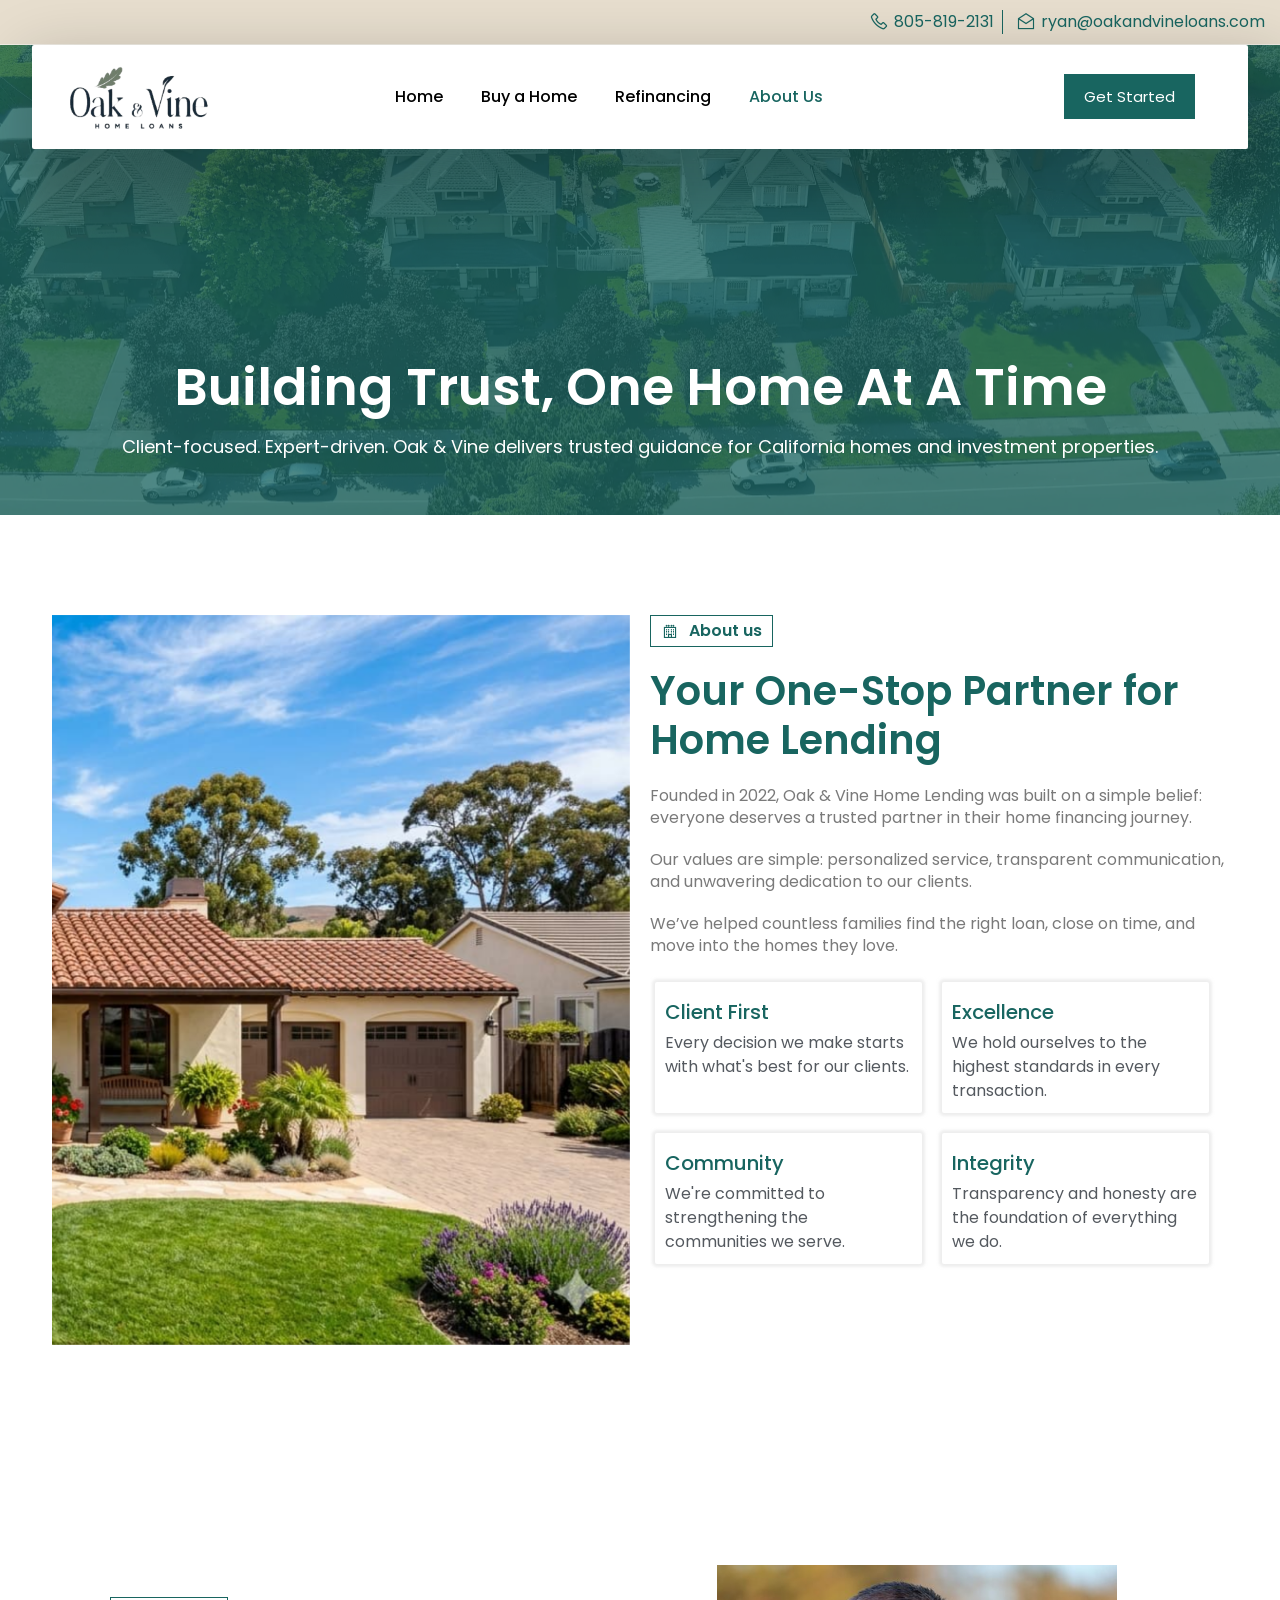
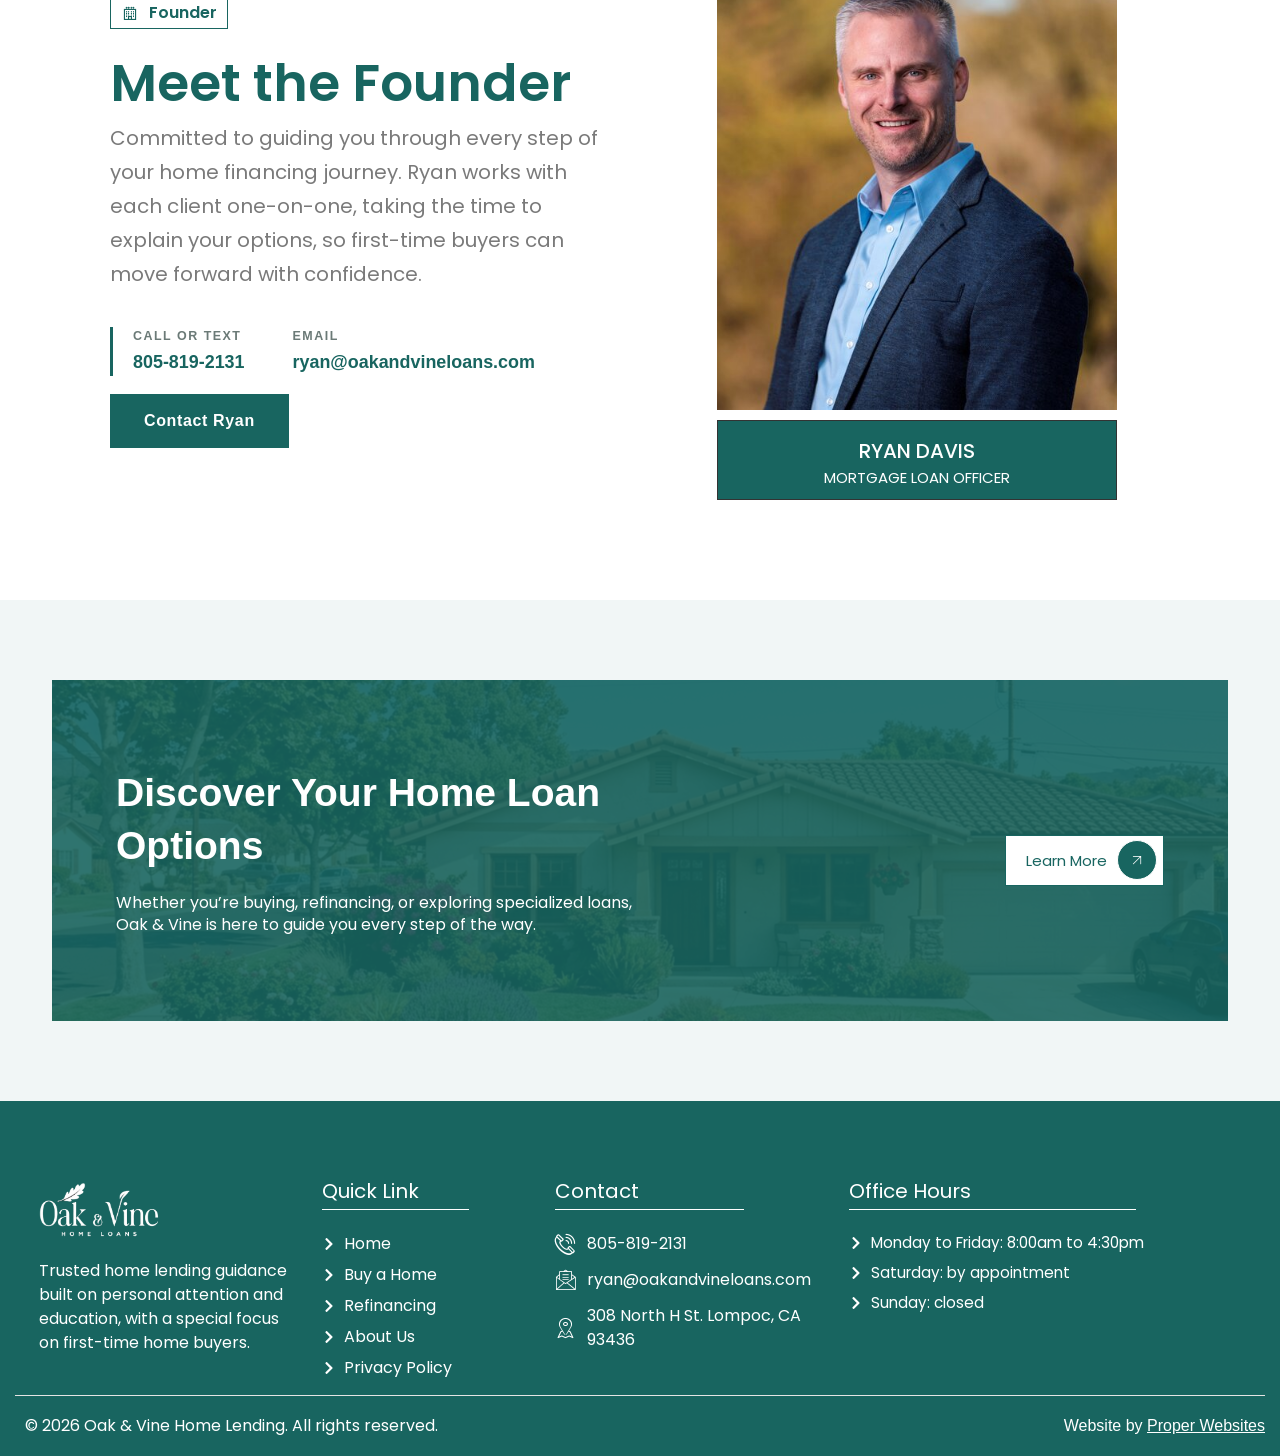
==== commit a0e3f6f5: "Keep side gutters on the white header bar below the boxed width Co-Authored-By: Claude Fable 5 <nore" ====
--- a/about-us.html
+++ b/about-us.html
@@ -110,10 +110,10 @@
 					}
 				}
 			</style>
-			<link rel="icon" href="/wp-content/uploads/2026/03/cropped-SY-5YuUSKSrFpZT95lqwi-1-e1774116639994-32x32.png" sizes="32x32" />
-<link rel="icon" href="/wp-content/uploads/2026/03/cropped-SY-5YuUSKSrFpZT95lqwi-1-e1774116639994-192x192.png" sizes="192x192" />
-<link rel="apple-touch-icon" href="/wp-content/uploads/2026/03/cropped-SY-5YuUSKSrFpZT95lqwi-1-e1774116639994-180x180.png" />
-<meta name="msapplication-TileImage" content="/wp-content/uploads/2026/03/cropped-SY-5YuUSKSrFpZT95lqwi-1-e1774116639994-270x270.png" />
+			<link rel="icon" href="/favicon-32.png" sizes="32x32" />
+<link rel="icon" href="/favicon-192.png" sizes="192x192" />
+<link rel="apple-touch-icon" href="/apple-touch-icon.png" />
+<meta name="msapplication-TileImage" content="/favicon-192.png" />
 <style id="proper-shared-fixes">
 /* Icon fonts served locally (live-server fonts are CORS-blocked on file://) */
 @font-face{font-family:"Font Awesome 5 Brands";font-weight:400;font-style:normal;font-display:block;src:url("assets/fonts/fa-brands-400.woff2") format("woff2");}
@@ -1208,6 +1208,19 @@
 	.elementor-16 .elementor-element.elementor-element-234269d{ min-width: 0; }
 }
 
+/* White header bar: side gutters at every width. The bar's wrapper is boxed
+   at the kit's 1300px content width, so narrower viewports let the bar touch
+   the screen edges. Keep a floor: 32px per side (matching the body sections)
+   and 14px per side on phones. e-con-inner centers itself (margin auto). */
+.elementor-16 .elementor-element.elementor-element-8dd7c57 > .e-con-inner{
+	max-width: min(var(--content-width), calc(100% - 64px));
+}
+@media (max-width: 767px){
+	.elementor-16 .elementor-element.elementor-element-8dd7c57 > .e-con-inner{
+		max-width: calc(100% - 28px);
+	}
+}
+
 @media (prefers-reduced-motion: reduce){
 	#ov-menu{ transition: none; }
 	.ov-menu-nav li{ transition: none; opacity: 1; transform: none; }
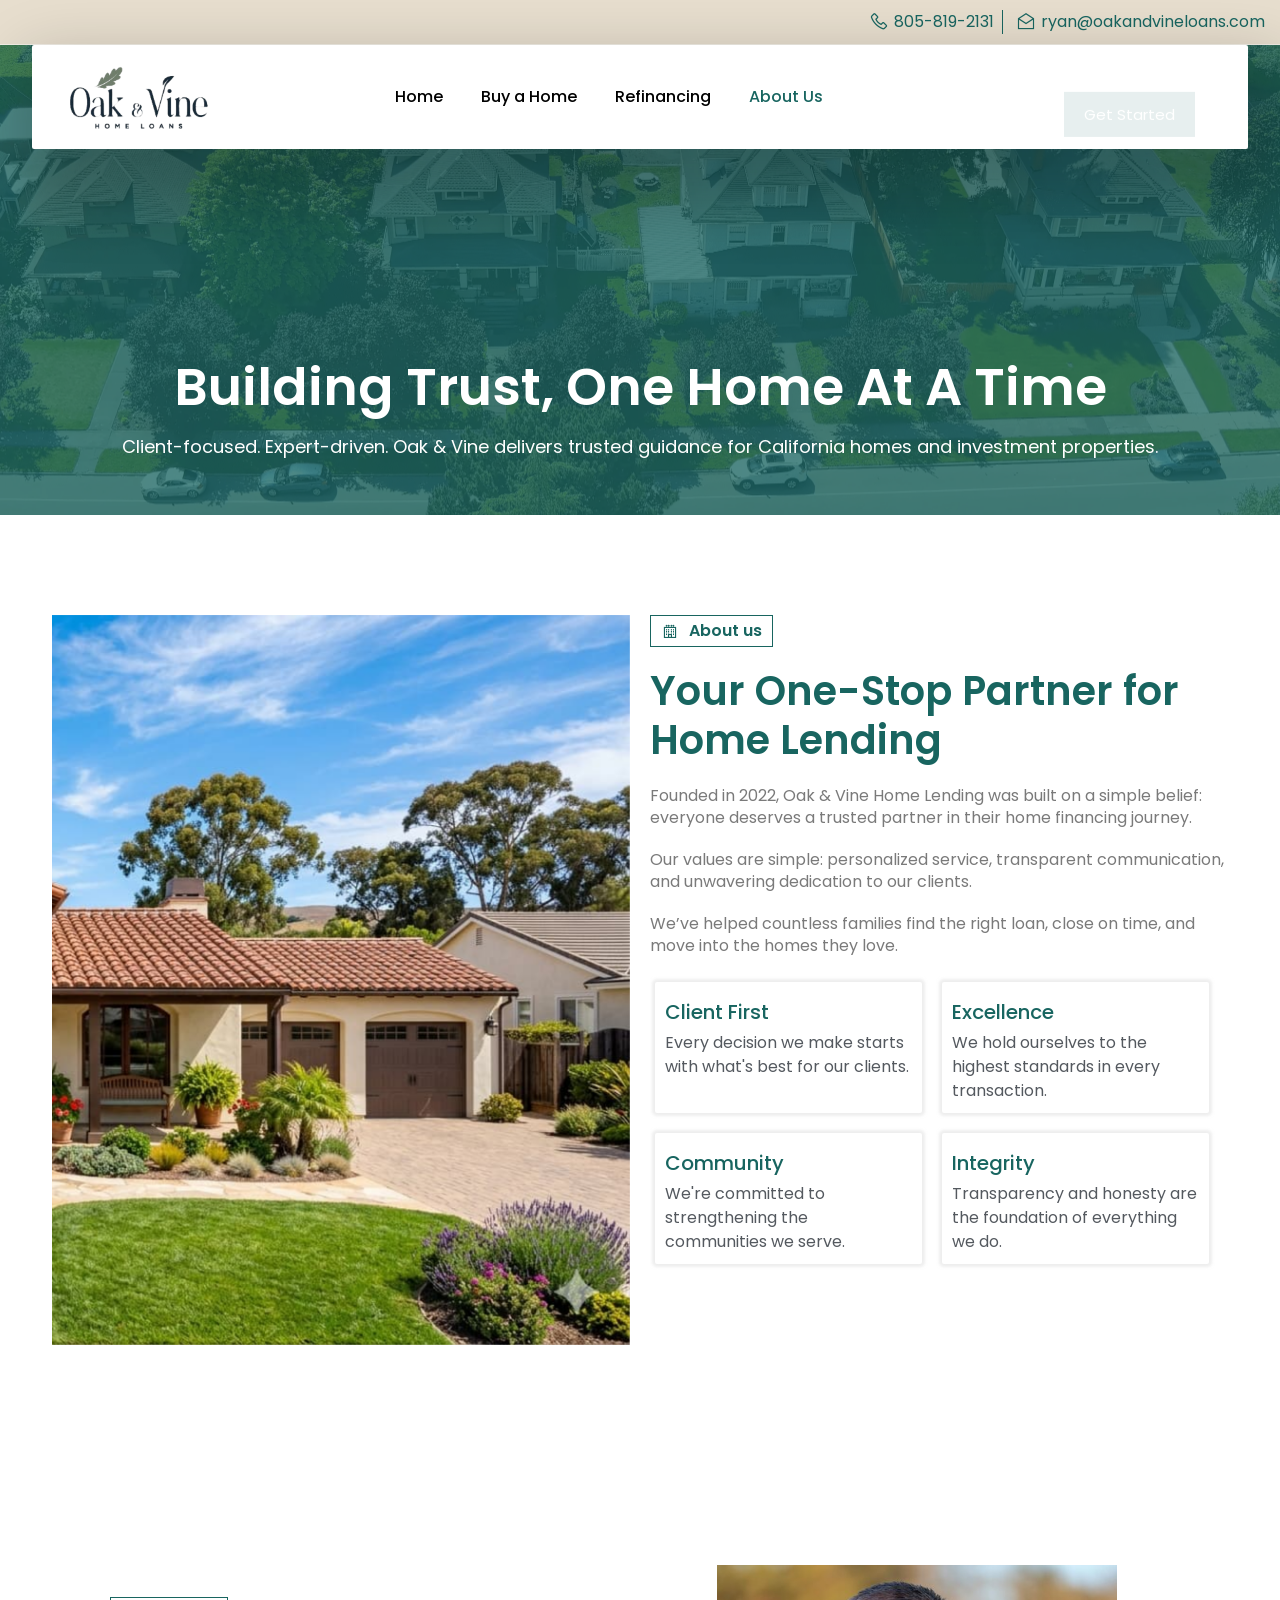
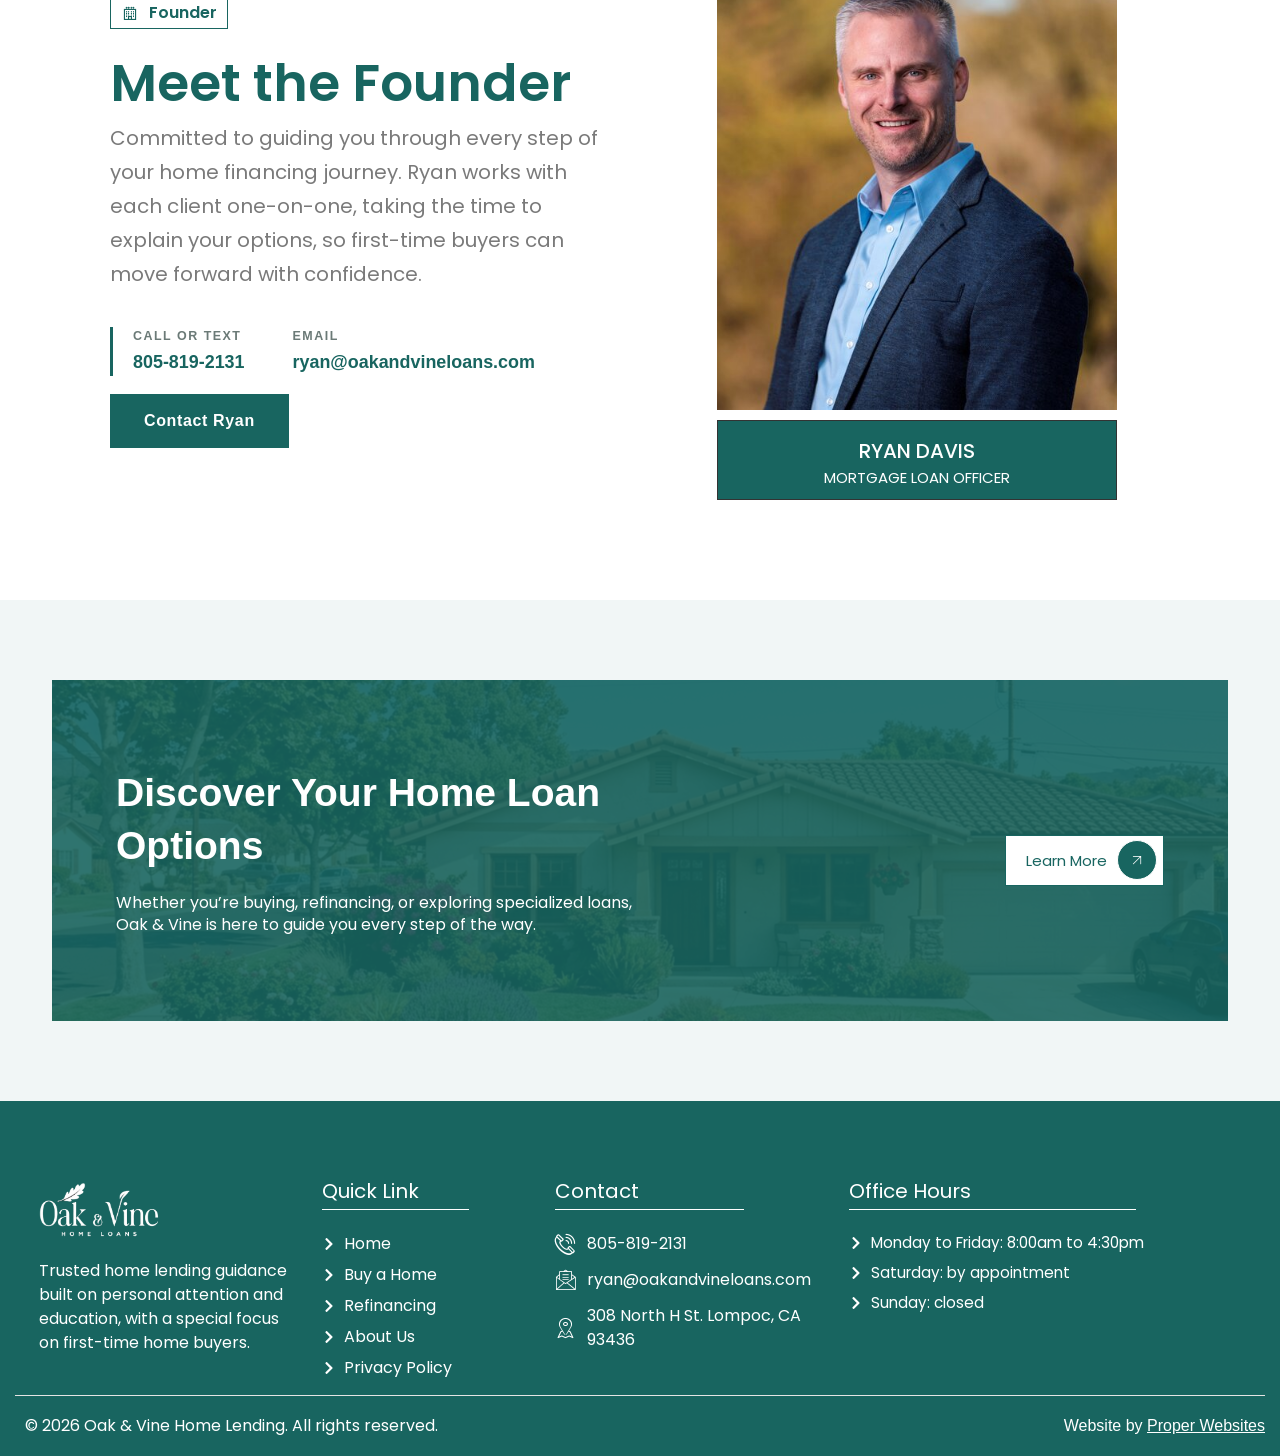
==== commit a7b2522a: "Shorten mobile hero and let the phone header span full width Co-Authored-By: Claude Fable 5 <noreply" ====
--- a/about-us.html
+++ b/about-us.html
@@ -1208,16 +1208,13 @@
 	.elementor-16 .elementor-element.elementor-element-234269d{ min-width: 0; }
 }
 
-/* White header bar: side gutters at every width. The bar's wrapper is boxed
-   at the kit's 1300px content width, so narrower viewports let the bar touch
-   the screen edges. Keep a floor: 32px per side (matching the body sections)
-   and 14px per side on phones. e-con-inner centers itself (margin auto). */
-.elementor-16 .elementor-element.elementor-element-8dd7c57 > .e-con-inner{
-	max-width: min(var(--content-width), calc(100% - 64px));
-}
-@media (max-width: 767px){
+/* White header bar: side gutters on tablet and up. The bar's wrapper is
+   boxed at the kit's 1300px content width, so narrower viewports let the
+   bar touch the screen edges. Keep a 32px floor per side (matching the
+   body sections). On phones the bar spans the full width. */
+@media (min-width: 768px){
 	.elementor-16 .elementor-element.elementor-element-8dd7c57 > .e-con-inner{
-		max-width: calc(100% - 28px);
+		max-width: min(var(--content-width), calc(100% - 64px));
 	}
 }
 
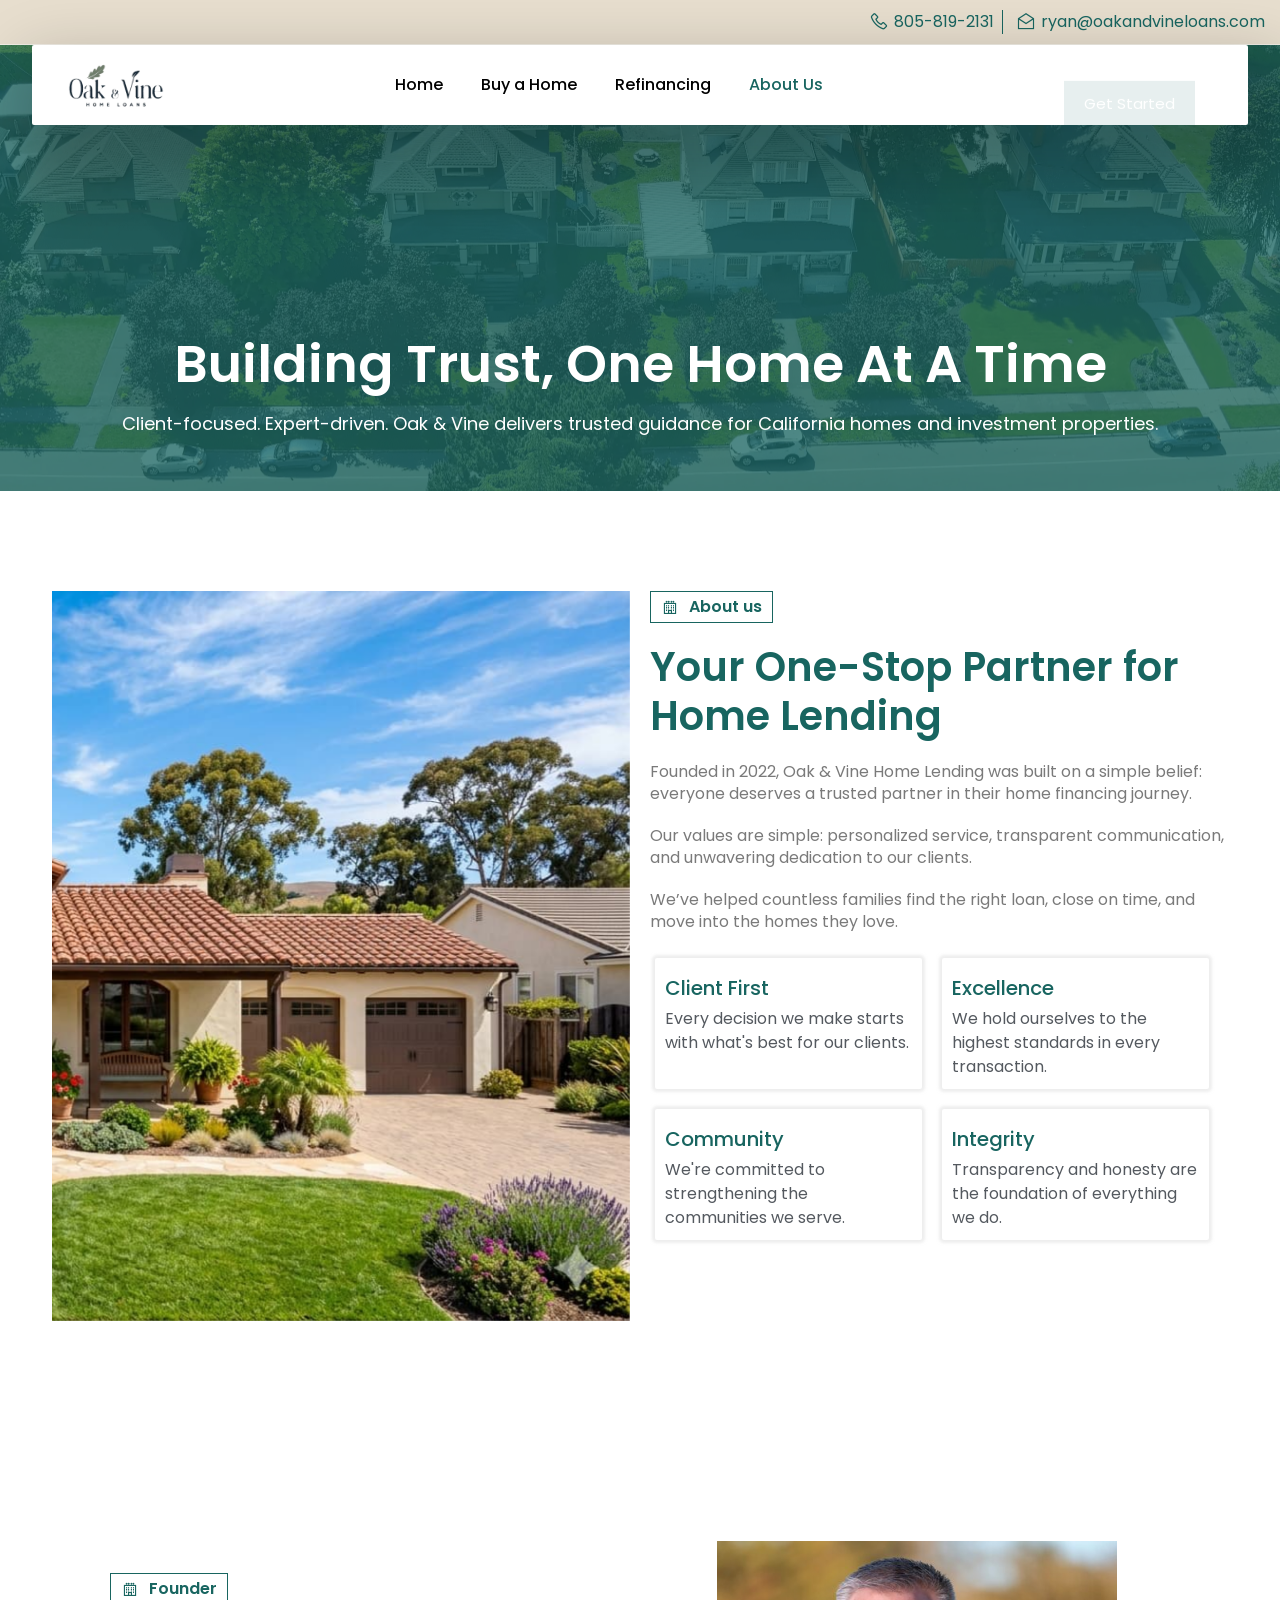
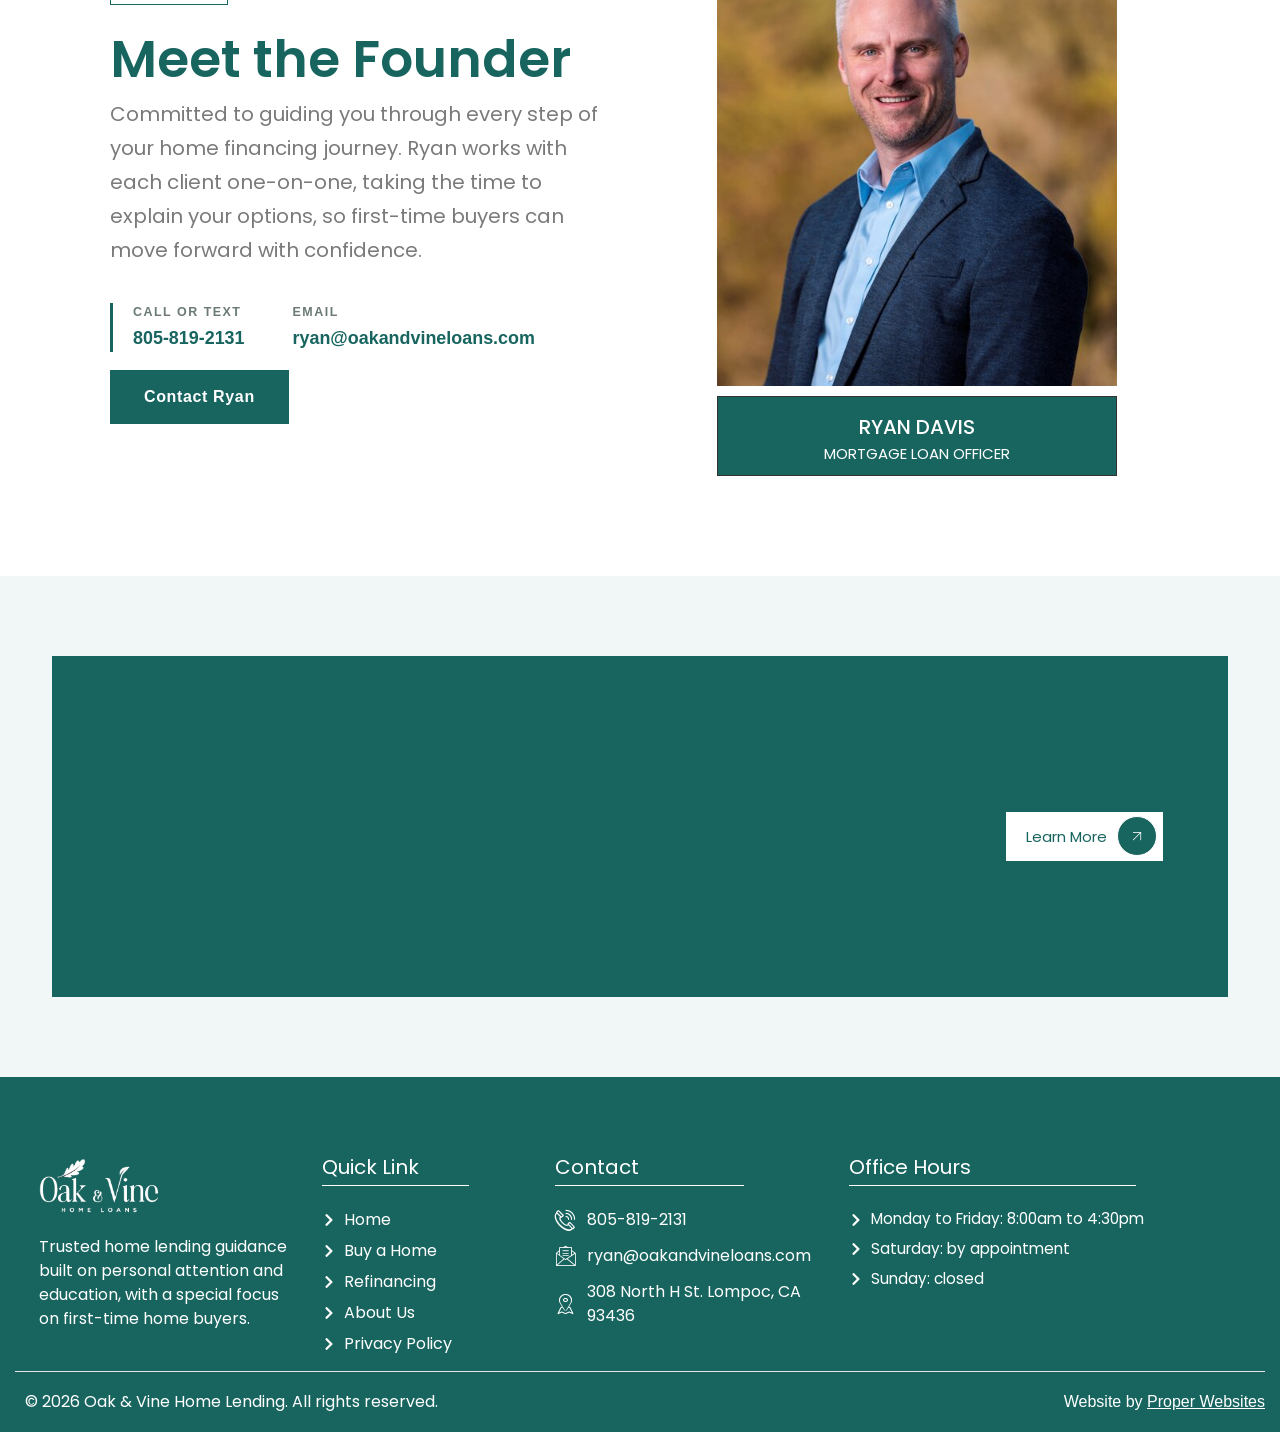
==== commit ae14d179: "Pin header logo to wide-screen size in the 1025-1366 laptop band Co-Authored-By: Claude Fable 5 <nor" ====
--- a/about-us.html
+++ b/about-us.html
@@ -1208,6 +1208,17 @@
 	.elementor-16 .elementor-element.elementor-element-234269d{ min-width: 0; }
 }
 
+/* Laptop band: the kit grows the logo img from 47% of its column (wide
+   screens, ~100x50) to 100% (~155x77), which inflates the whole white bar
+   from 80px to 107px tall. Pin the logo to the wide-screen height so the
+   bar looks identical from 1025px up. */
+@media (min-width: 1025px) and (max-width: 1366px){
+	.elementor-16 .elementor-element.elementor-element-479917f img{
+		width: auto;
+		height: 50px;
+	}
+}
+
 /* White header bar: side gutters on tablet and up. The bar's wrapper is
    boxed at the kit's 1300px content width, so narrower viewports let the
    bar touch the screen edges. Keep a 32px floor per side (matching the
